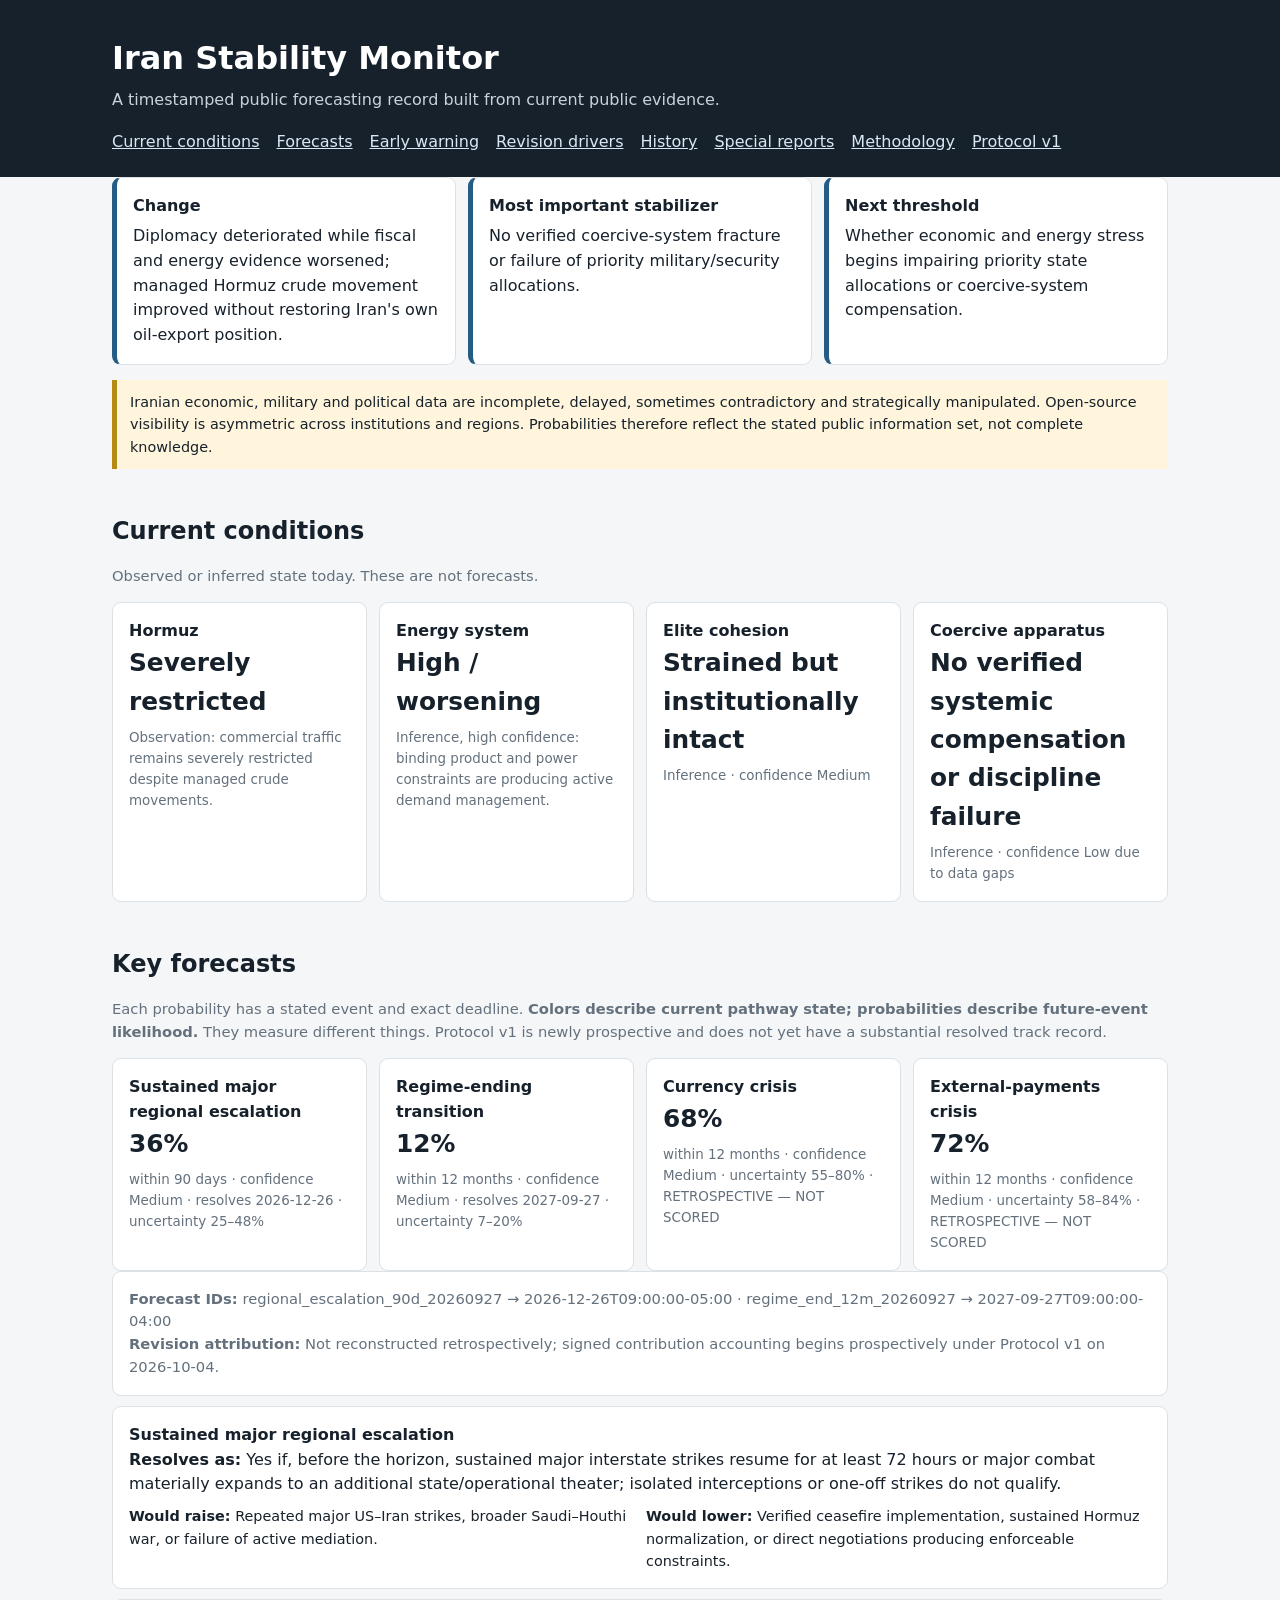
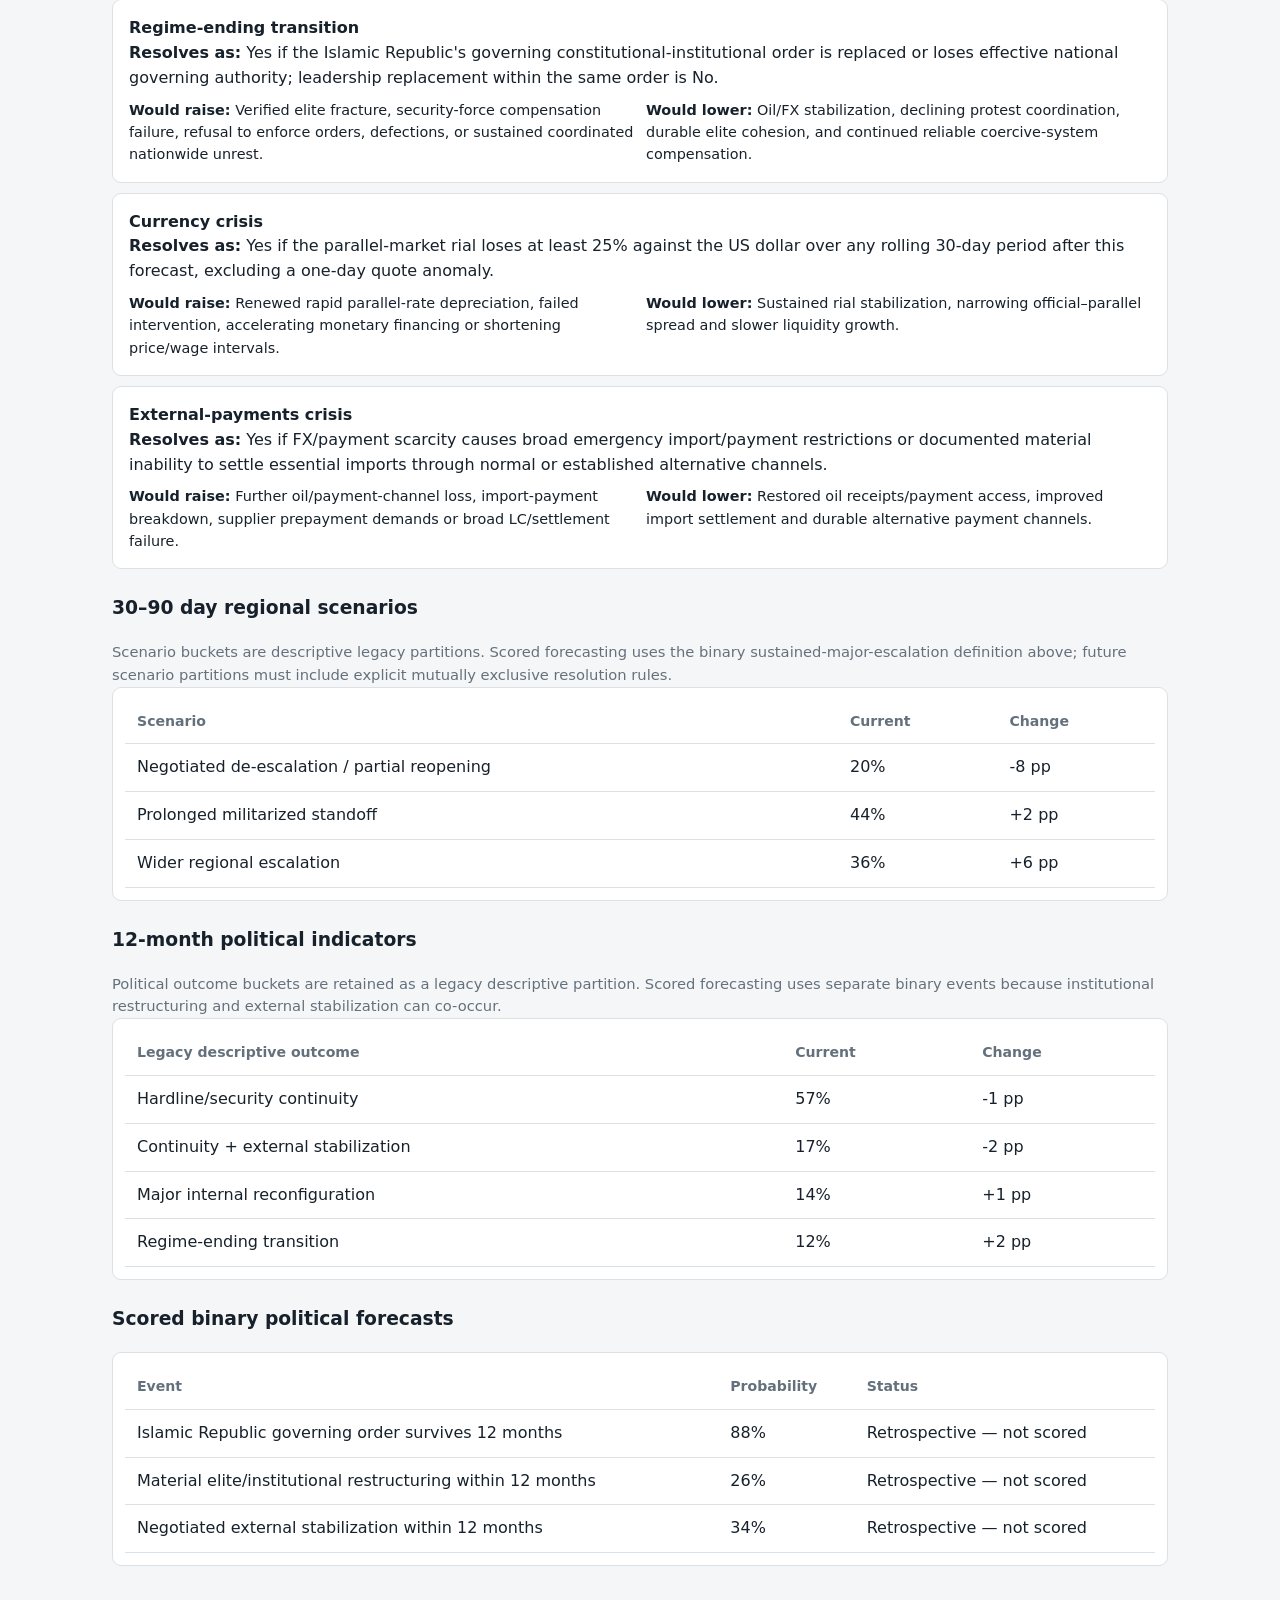
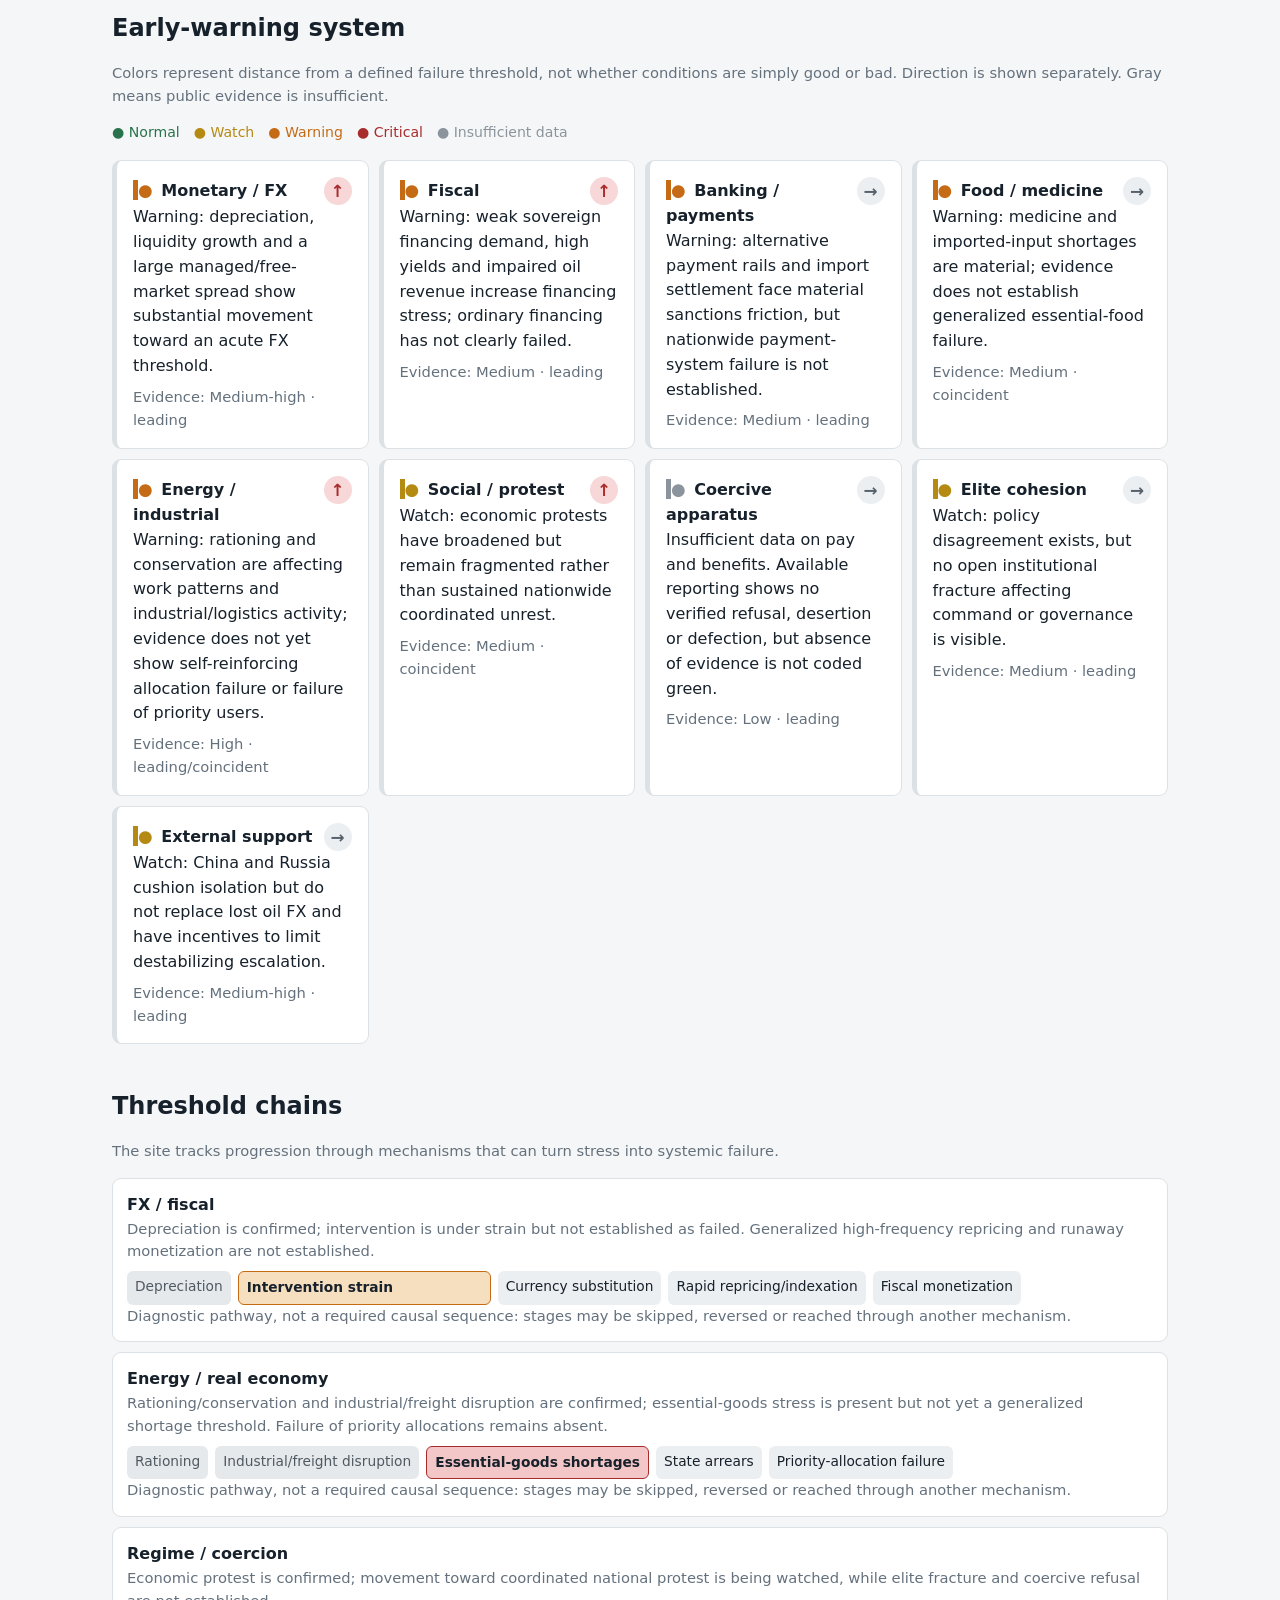
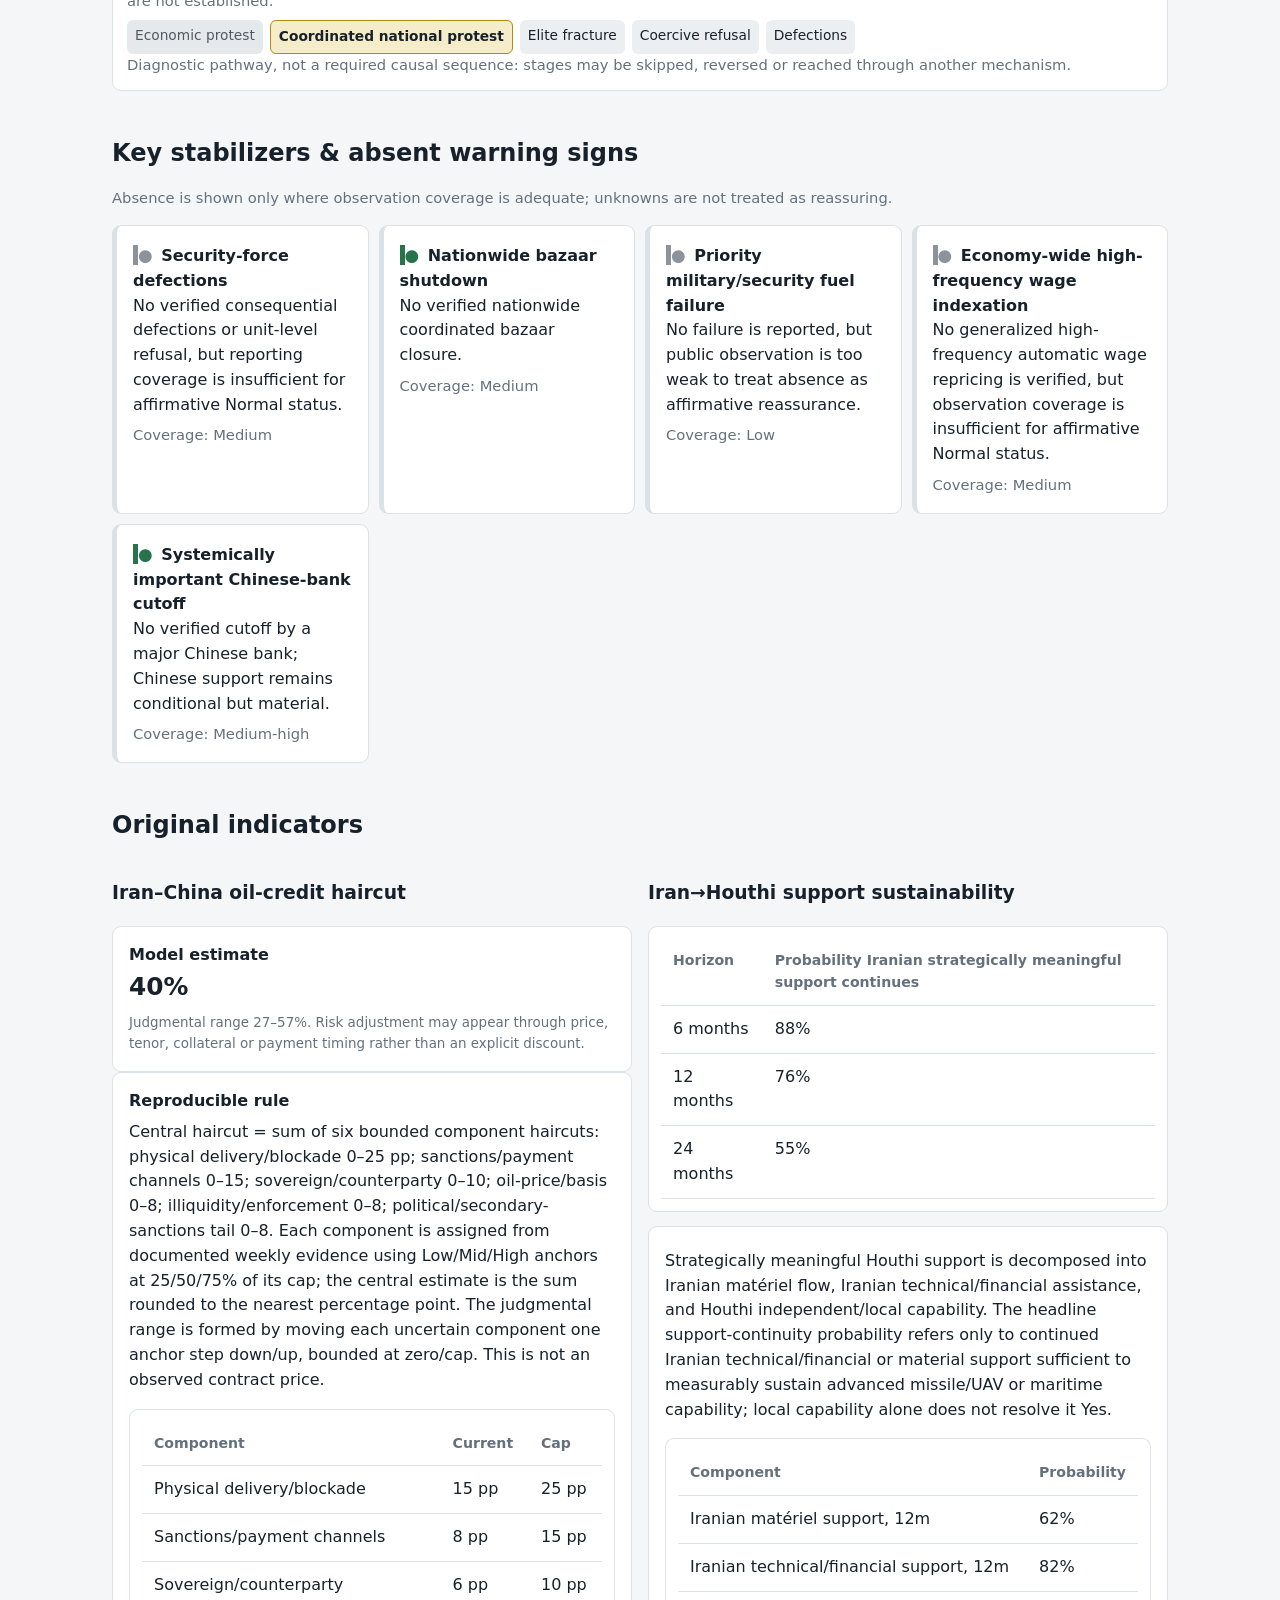
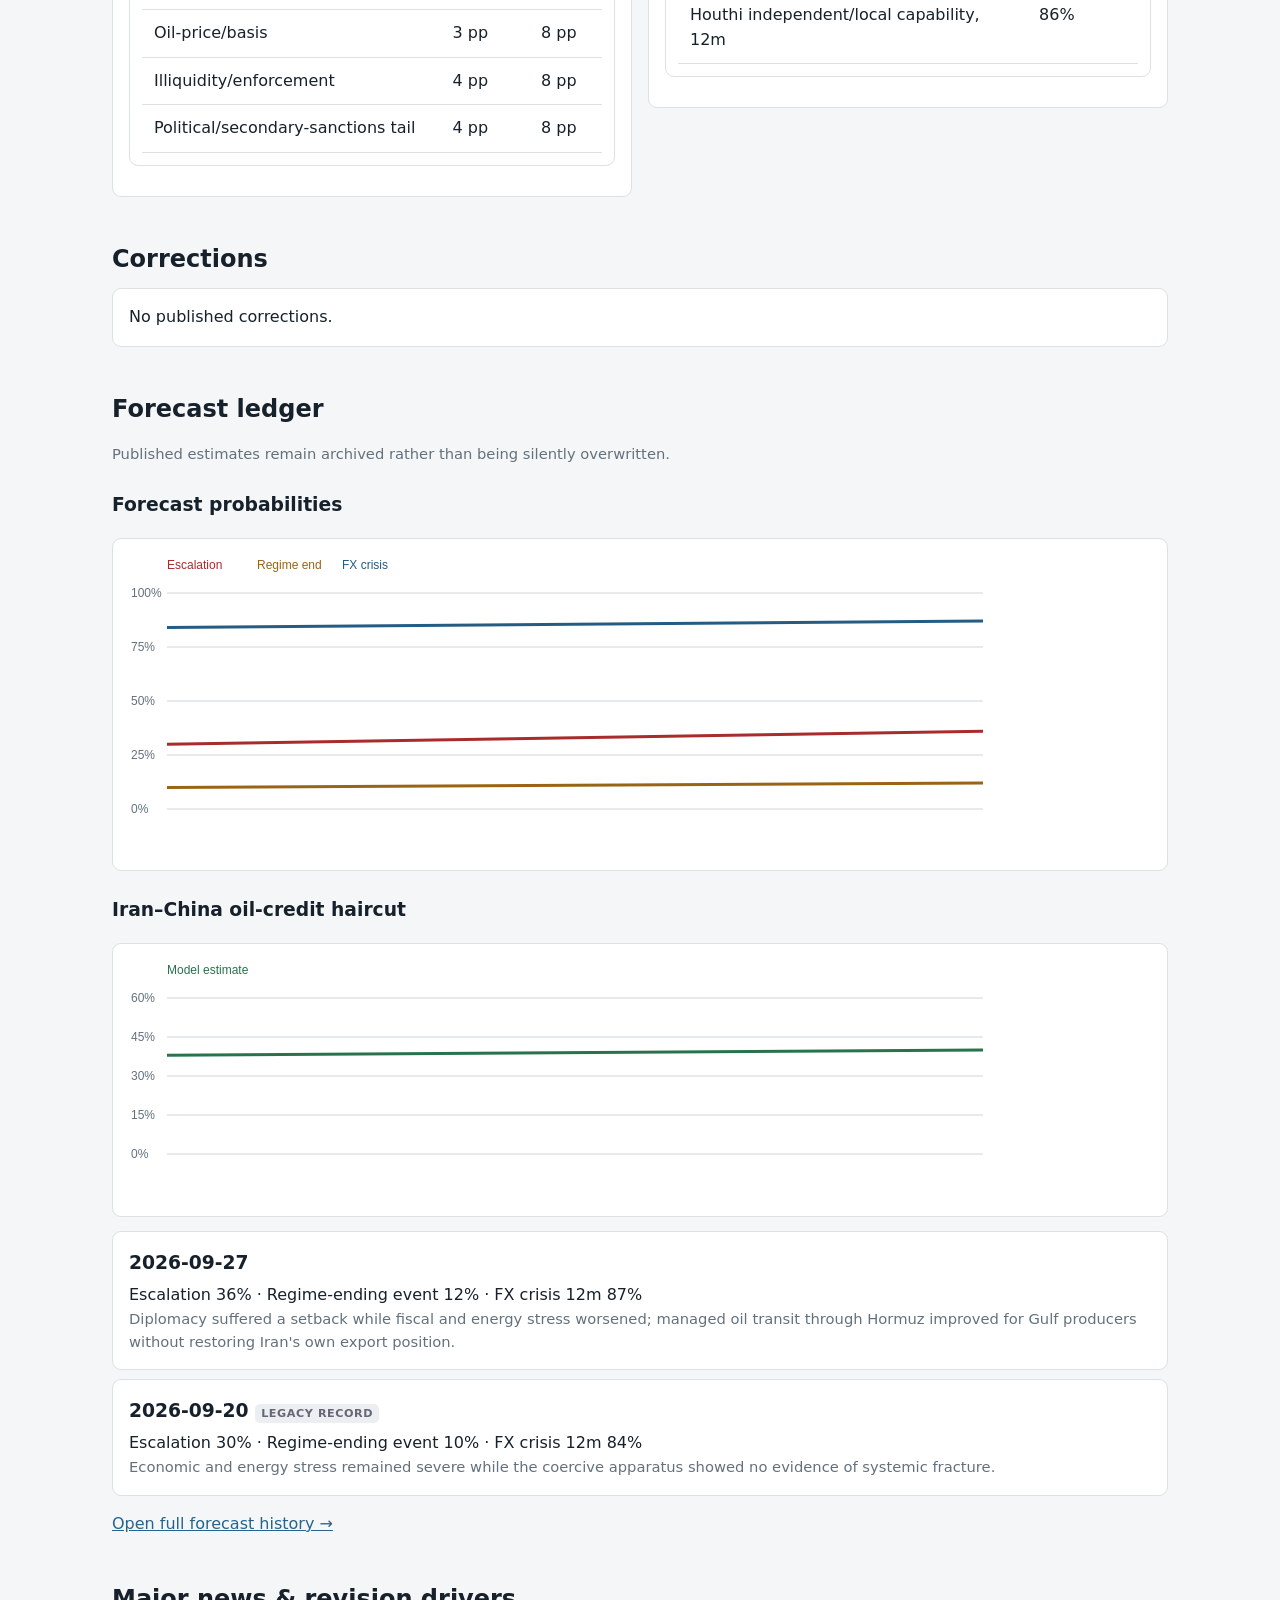
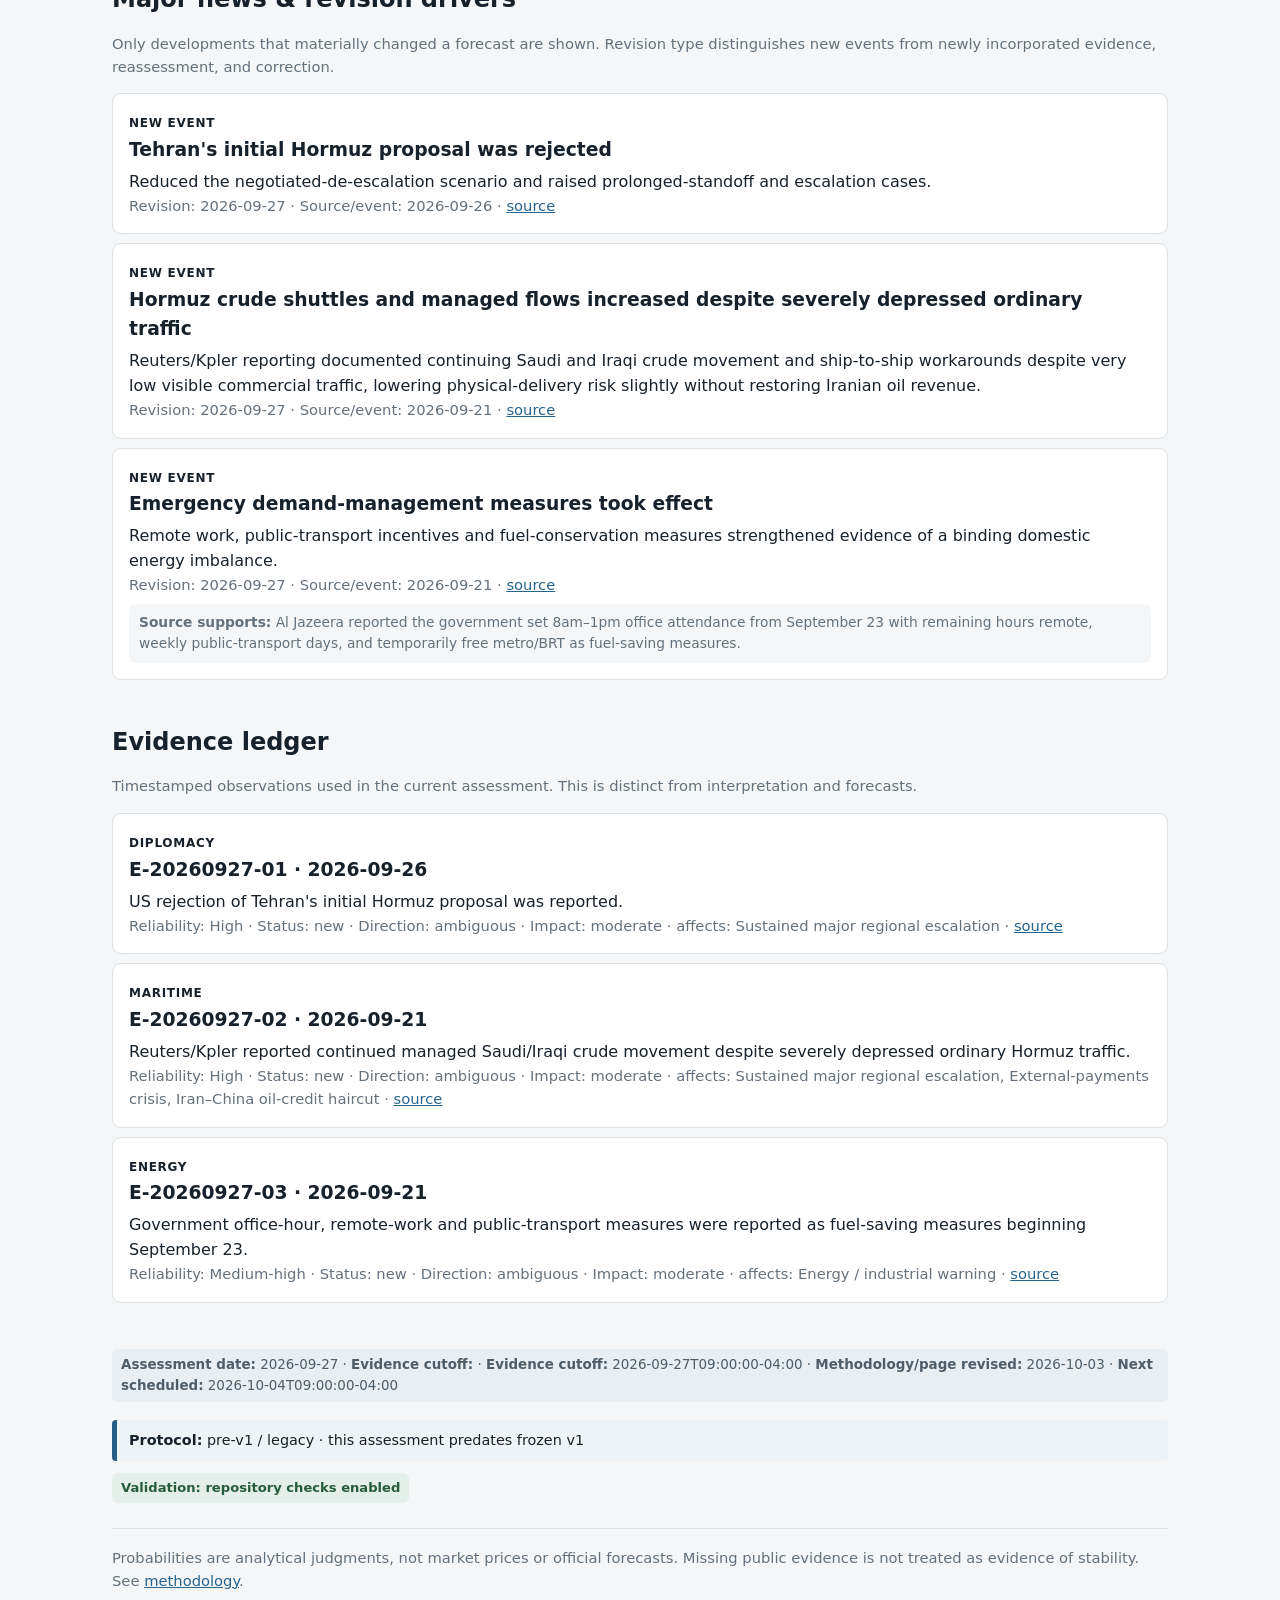
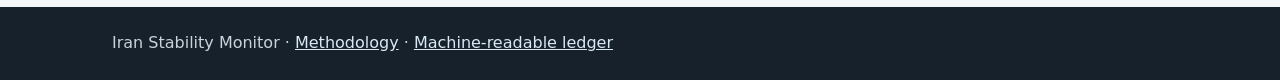
==== index.html @ 1c3101e1 "Add revision date text at top" ====
<!doctype html><html lang="en"><head><meta charset="utf-8"><meta name="viewport" content="width=device-width,initial-scale=1"><title>Iran Stability Monitor</title><link rel="stylesheet" href="assets/style.css"></head><body><header><div class="wrap"><h1>Iran Stability Monitor</h1><p>A timestamped public forecasting record built from current public evidence.</p><nav><a href="#conditions">Current conditions</a><a href="#forecasts">Forecasts</a><a href="#warning">Early warning</a><a href="#drivers">Revision drivers</a><a href="#history">History</a><a href="special-reports.html">Special reports</a><a href="about.html">Methodology</a><a href="protocol-v1.html">Protocol v1</a></nav></div></header><main class="wrap"><section id="dashboard"><div id="revisionDate" class="revision-date"></div><div id="changed" class="changebox change-top"></div><div id="limitations" class="limitations"></div></section><section id="conditions"><h2>Current conditions</h2><p class="muted">Observed or inferred state today. These are not forecasts.</p><div id="conditionCards" class="cards"></div></section><section id="forecasts"><h2>Key forecasts</h2><p class="muted">Each probability has a stated event and exact deadline. <strong>Colors describe current pathway state; probabilities describe future-event likelihood.</strong> They measure different things. Protocol v1 is newly prospective and does not yet have a substantial resolved track record.</p><div id="forecastCards" class="cards"></div><div id="forecastAudit"></div><div id="forecastTriggers"></div><h3>30–90 day regional scenarios</h3><div id="regionalNote" class="small"></div><div id="regional"></div><h3>12-month political indicators</h3><div id="politicalNote" class="small"></div><div id="political"></div><div id="binaryPolitical"></div></section><section id="warning"><h2>Early-warning system</h2><p class="muted">Colors represent distance from a defined failure threshold, not whether conditions are simply good or bad. Direction is shown separately. Gray means public evidence is insufficient.</p><div class="legend"><span class="green-dot">● Normal</span><span class="yellow-dot">● Watch</span><span class="orange-dot">● Warning</span><span class="red-dot">● Critical</span><span class="gray-dot">● Insufficient data</span></div><div id="warningGrid" class="warning"></div></section><section><h2>Threshold chains</h2><p class="muted">The site tracks progression through mechanisms that can turn stress into systemic failure.</p><div id="chains"></div></section><section><h2>Key stabilizers & absent warning signs</h2><p class="muted">Absence is shown only where observation coverage is adequate; unknowns are not treated as reassuring.</p><div id="absence" class="warning"></div></section><section><h2>Original indicators</h2><div class="twocol"><div><h3>Iran–China oil-credit haircut</h3><div id="haircut"></div><div id="haircutMethod"></div></div><div><h3>Iran→Houthi support sustainability</h3><div id="houthi"></div><div id="houthiDetail"></div></div></div></section><section id="corrections"><h2>Corrections</h2><div id="correctionLedger"></div></section><section id="history"><h2>Forecast ledger</h2><p class="muted">Published estimates remain archived rather than being silently overwritten.</p><h3>Forecast probabilities</h3><div class="chartbox"><canvas id="chart" width="900" height="300"></canvas></div><h3>Iran–China oil-credit haircut</h3><div class="chartbox"><canvas id="haircutChart" width="900" height="240"></canvas></div><div id="archive"></div><p><a href="history.html">Open full forecast history →</a></p></section><section id="drivers"><h2>Major news & revision drivers</h2><p class="muted">Only developments that materially changed a forecast are shown. Revision type distinguishes new events from newly incorporated evidence, reassessment, and correction.</p><div id="news"></div></section><section id="evidence"><h2>Evidence ledger</h2><p class="muted">Timestamped observations used in the current assessment. This is distinct from interpretation and forecasts.</p><div id="evidenceLedger"></div></section><div class="bottom-status"><div id="freshness" class="freshness"></div><div id="protocolStatus" class="protocol-status"></div><div id="validationStatus" class="validation-status">Validation: repository checks enabled</div></div><p class="note">Probabilities are analytical judgments, not market prices or official forecasts. Missing public evidence is not treated as evidence of stability. See <a href="about.html">methodology</a>.</p></main><footer><div class="wrap">Iran Stability Monitor · <a href="about.html">Methodology</a> · <a href="data/history.json">Machine-readable ledger</a></div></footer><script src="assets/app.js"></script></body></html>
---- assets/style.css ----
:root{--bg:#f5f6f7;--paper:#fff;--ink:#17212b;--muted:#64717d;--line:#dce1e5;--red:#a92c2c;--orange:#c56b16;--yellow:#b58a13;--green:#28734b;--gray:#8b949c;--blue:#245c83}*{box-sizing:border-box}body{margin:0;background:var(--bg);color:var(--ink);font:16px/1.55 system-ui,-apple-system,Segoe UI,sans-serif}.wrap{max-width:1100px;margin:auto;padding:0 22px}header{background:#17212b;color:#fff;padding:34px 0 22px}header h1{margin:0 0 4px;font-size:2rem}header p{margin:0;color:#cbd3da}nav{display:flex;gap:17px;flex-wrap:wrap;margin-top:18px}a{color:#25648e}header a,footer a{color:#d8e9f5}main{padding-top:30px;padding-bottom:50px}section{margin:0 0 44px}h2{margin-bottom:10px}h3{margin-top:24px}.lead{font-size:1.12rem;max-width:900px}.eyebrow{font-size:.78rem;font-weight:800;letter-spacing:.12em;color:var(--blue)}.cards{display:grid;grid-template-columns:repeat(auto-fit,minmax(205px,1fr));gap:12px}.card,.warning .item,.news,.archive,.empty,.changebox,.panel{background:var(--paper);border:1px solid var(--line);border-radius:9px;padding:16px}.card .value{font-size:1.55rem;font-weight:750}.card .label{font-weight:700}.card .meta{margin-top:7px;color:var(--muted);font-size:.84rem}.small,.muted,.note{color:var(--muted);font-size:.92rem}.critical,.red{border-left:5px solid var(--red)}.warning-level,.orange{border-left:5px solid var(--orange)}.watch,.yellow,.amber{border-left:5px solid var(--yellow)}.normal,.green{border-left:5px solid var(--green)}.unknown,.gray{border-left:5px solid var(--gray)}table{width:100%;border-collapse:collapse;background:var(--paper)}th,td{padding:11px 12px;border-bottom:1px solid var(--line);text-align:left;vertical-align:top}th{font-size:.88rem;color:var(--muted)}.warning{display:grid;grid-template-columns:repeat(auto-fit,minmax(235px,1fr));gap:10px}.warning .item{border-left-width:5px}.warning .head{display:flex;justify-content:space-between;gap:10px;font-weight:750}.dir{font-size:1.05rem}.legend{display:flex;gap:14px;flex-wrap:wrap;margin:10px 0 16px;font-size:.88rem}.green-dot{color:var(--green)}.yellow-dot{color:var(--yellow)}.orange-dot{color:var(--orange)}.red-dot{color:var(--red)}.gray-dot{color:var(--gray)}.news,.archive{margin:9px 0}.news h3,.archive h3{margin:0 0 6px}.tag{font-size:.75rem;font-weight:750;text-transform:uppercase;letter-spacing:.06em}.chartbox{background:white;border:1px solid var(--line);border-radius:9px;padding:12px;overflow:auto;margin-bottom:14px}.prose{max-width:860px}.prose h2{margin-top:32px}.twocol{display:grid;grid-template-columns:1fr 1fr;gap:16px}.changebox{border-left:5px solid var(--blue);margin:15px 0}.chain{background:var(--paper);border:1px solid var(--line);border-radius:9px;padding:14px;margin:10px 0}.steps{display:flex;gap:7px;flex-wrap:wrap;margin-top:8px}.step{padding:5px 8px;border-radius:6px;background:#eceff2;font-size:.86rem}.step.active{background:#f6dfbf}.step.criticalstep{background:#f3c7c7}.step.unknownstep{background:#e7e8e9;color:#667}.range{font-size:.88rem;color:var(--muted)}footer{background:#17212b;color:#cbd3da;padding:24px 0}.note{border-top:1px solid var(--line);padding-top:18px}@media(max-width:700px){header h1{font-size:1.55rem}table{font-size:.86rem}.wrap{padding:0 14px}.twocol{grid-template-columns:1fr}}.signal{font-size:1.05rem;margin-right:3px}.signal.critical{color:var(--red)}.signal.warning-level{color:var(--orange)}.signal.watch{color:var(--yellow)}.signal.normal{color:var(--green)}.signal.unknown{color:var(--gray)}.dir{display:inline-flex;align-items:center;justify-content:center;min-width:28px;height:28px;border-radius:50%;font-weight:900}.dir.up{background:#f7d7d7;color:var(--red)}.dir.flat{background:#eceff2;color:#56616b}.dir.down{background:#dcefe4;color:var(--green)}.dir.unknown{background:#eceff2;color:var(--gray)}.warning .item{position:relative}.warning .item .small{margin-top:7px}.step.done{background:#e6e9ec;color:#4f5962}.step.current.warning{background:#f6dfbf;border:1px solid var(--orange)}.step.current.critical{background:#f3c7c7;border:1px solid var(--red)}.step.current.watch{background:#f5edc9;border:1px solid var(--yellow)}.step.current.normal{background:#dcefe4;border:1px solid var(--green)}.step.current.unknown{background:#e7e8e9;border:1px solid var(--gray)}.forecast-detail{margin:10px 0}.triggergrid{display:grid;grid-template-columns:1fr 1fr;gap:12px;margin-top:8px;font-size:.9rem}.legacy{font-size:.7rem;text-transform:uppercase;letter-spacing:.05em;background:#eceff2;color:#667;padding:3px 6px;border-radius:5px;font-weight:600}@media(max-width:700px){.triggergrid{grid-template-columns:1fr}}.source-note{margin-top:7px;padding:8px 10px;background:#f4f6f7;border-radius:6px;color:var(--muted);font-size:.86rem}.step.current{font-weight:700}.freshness{display:inline-block;background:#e9eef2;border-radius:6px;padding:6px 9px;color:#4f5d68;font-size:.84rem;margin:2px 0 10px}.limitations{background:#fff5dc;border-left:5px solid var(--yellow);padding:11px 13px;margin:12px 0;font-size:.9rem}.panel p{margin-top:6px}.chartbox canvas{max-width:none}.protocol-status{background:#edf3f7;border-left:5px solid var(--blue);padding:9px 12px;margin:8px 0 12px;border-radius:4px;font-size:.9rem}.validation-status{display:inline-block;background:#e3efe8;color:#245c3d;border-radius:6px;padding:5px 9px;margin:0 0 10px;font-size:.82rem;font-weight:650}.failure{background:#fff;border:1px solid var(--line);border-left:5px solid var(--red);padding:20px;border-radius:8px}.change-top{margin-top:0}.change-top h2{margin:0 0 12px}.change-point{padding:10px 0;border-top:1px solid var(--line)}.change-point:first-of-type{border-top:0}.change-point p{margin:3px 0 0}.change-top{background:transparent;border:0;padding:0;display:grid;grid-template-columns:repeat(3,minmax(0,1fr));gap:12px}.change-point.change-card{background:var(--paper);border:1px solid var(--line);border-left:5px solid var(--blue);border-radius:9px;padding:16px}.change-point.change-card p{margin:5px 0 0}.change-point.change-card:first-of-type{border-top:1px solid var(--line)}@media(max-width:700px){.change-top{grid-template-columns:1fr}}
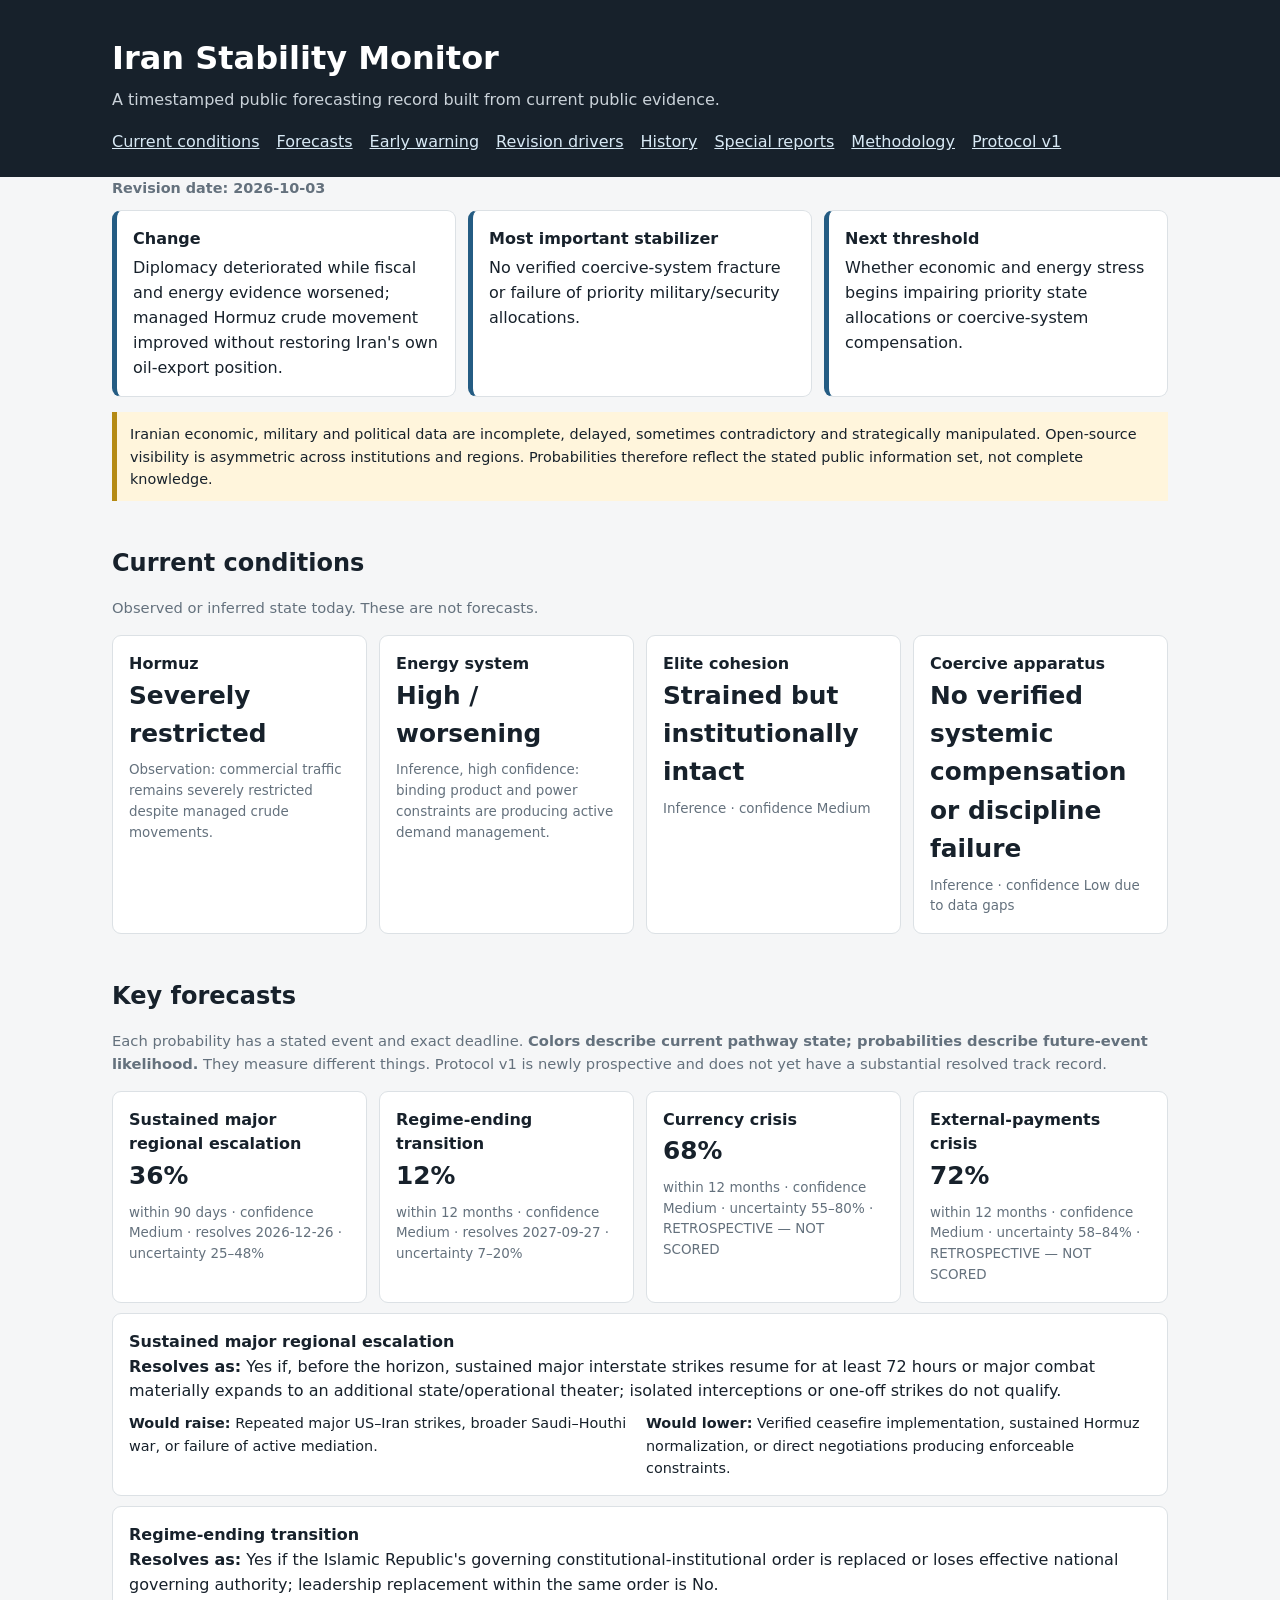
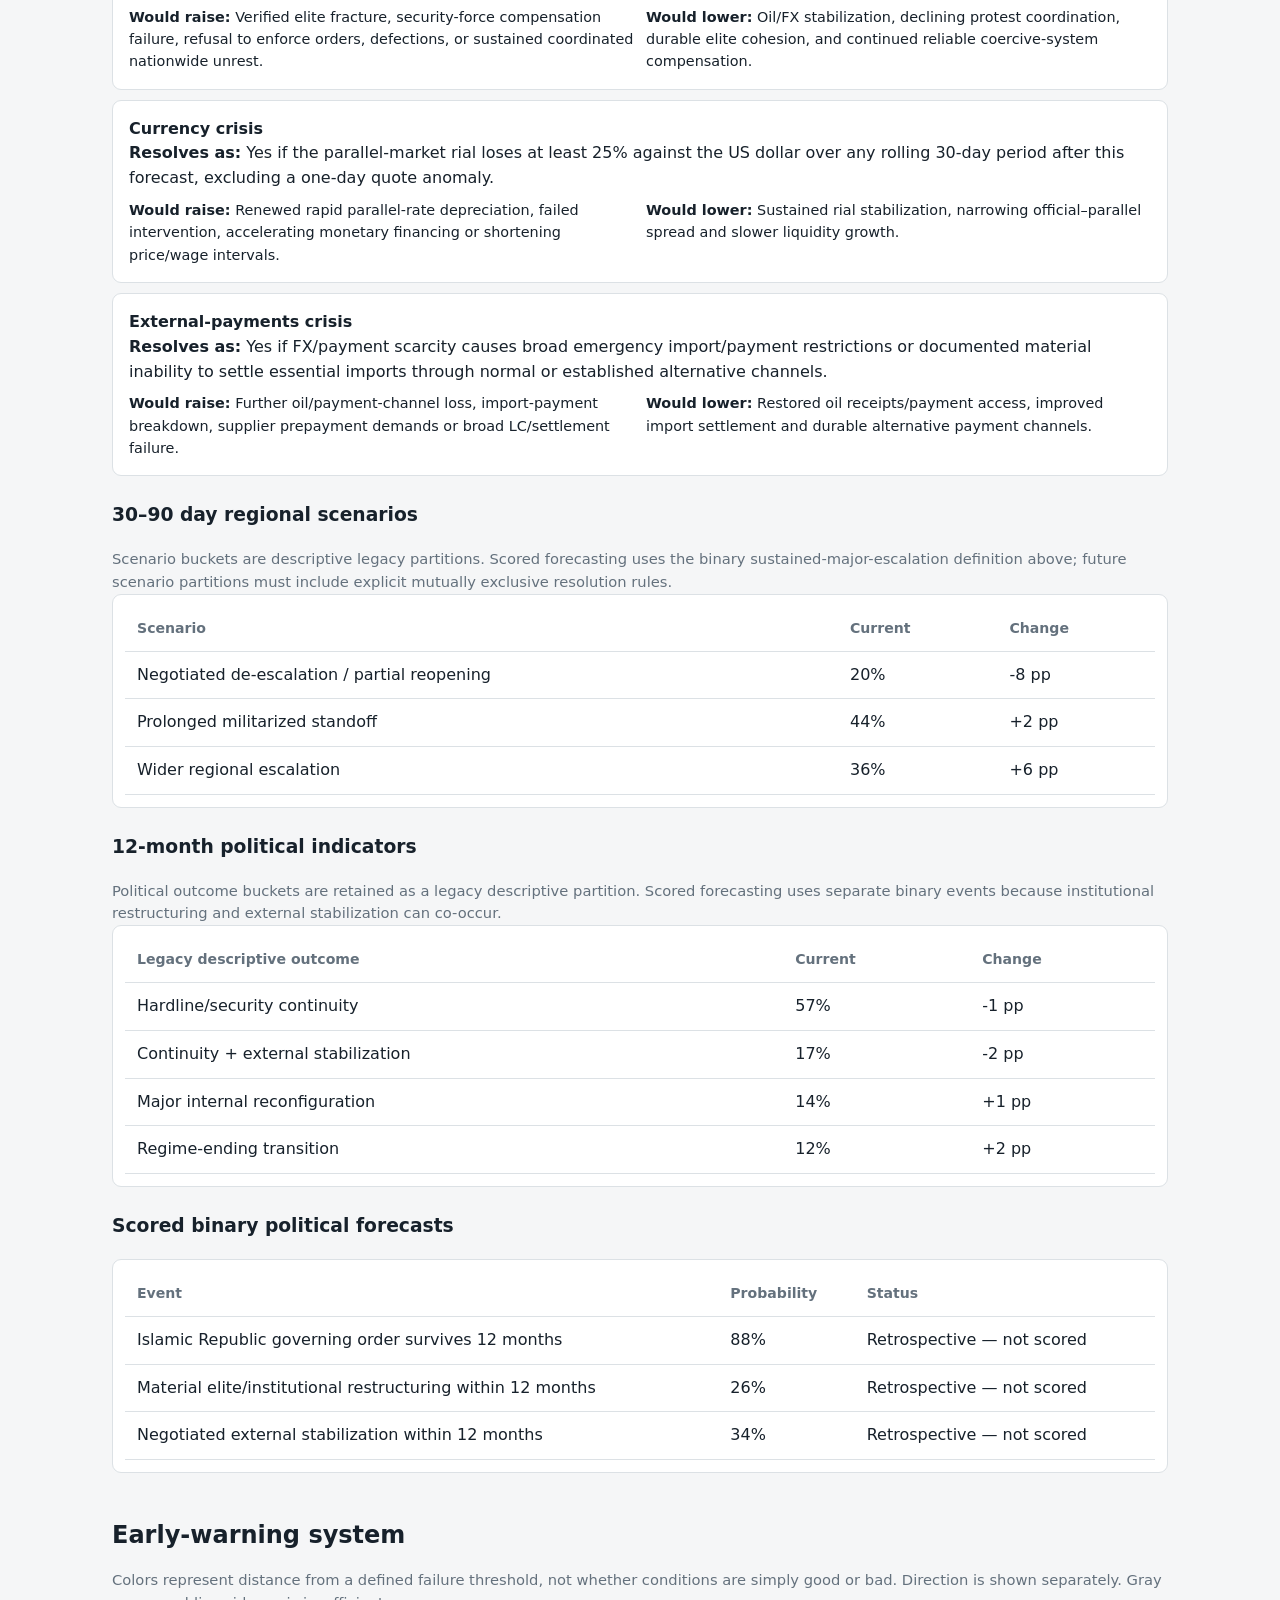
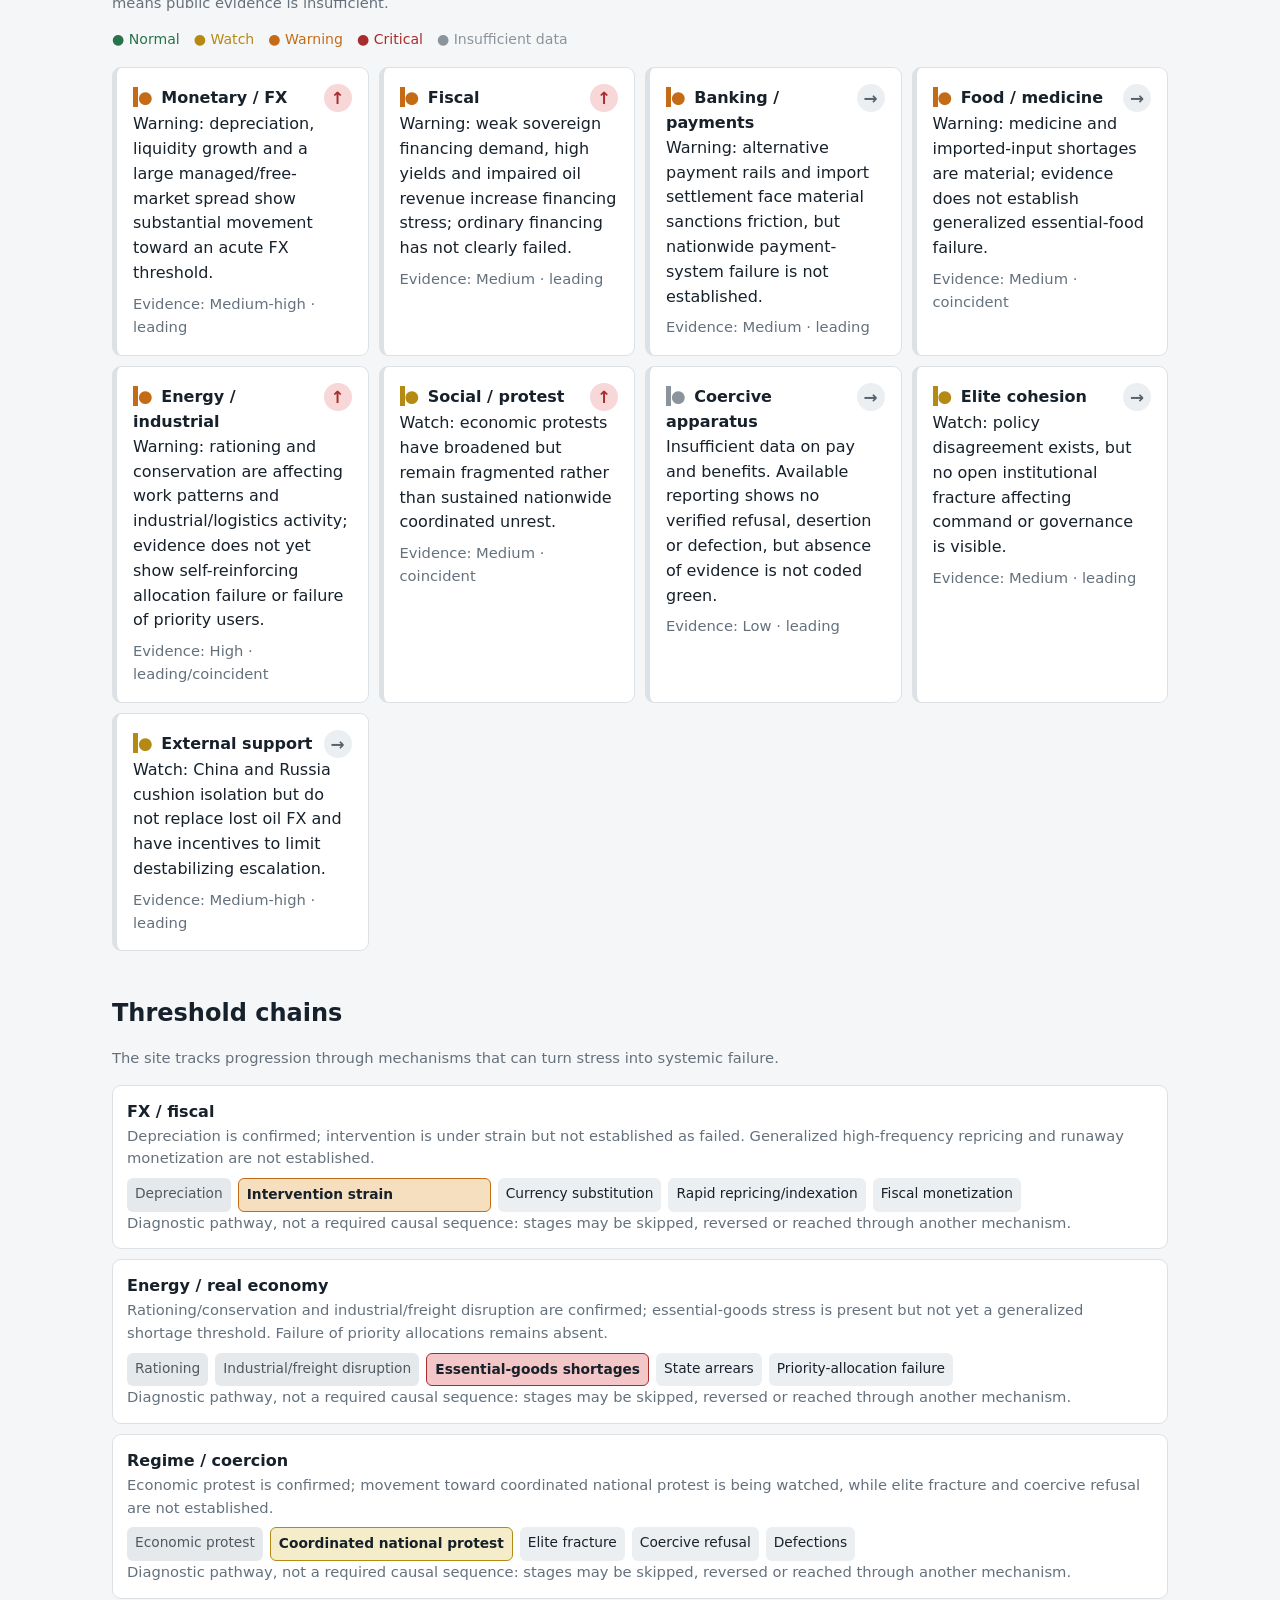
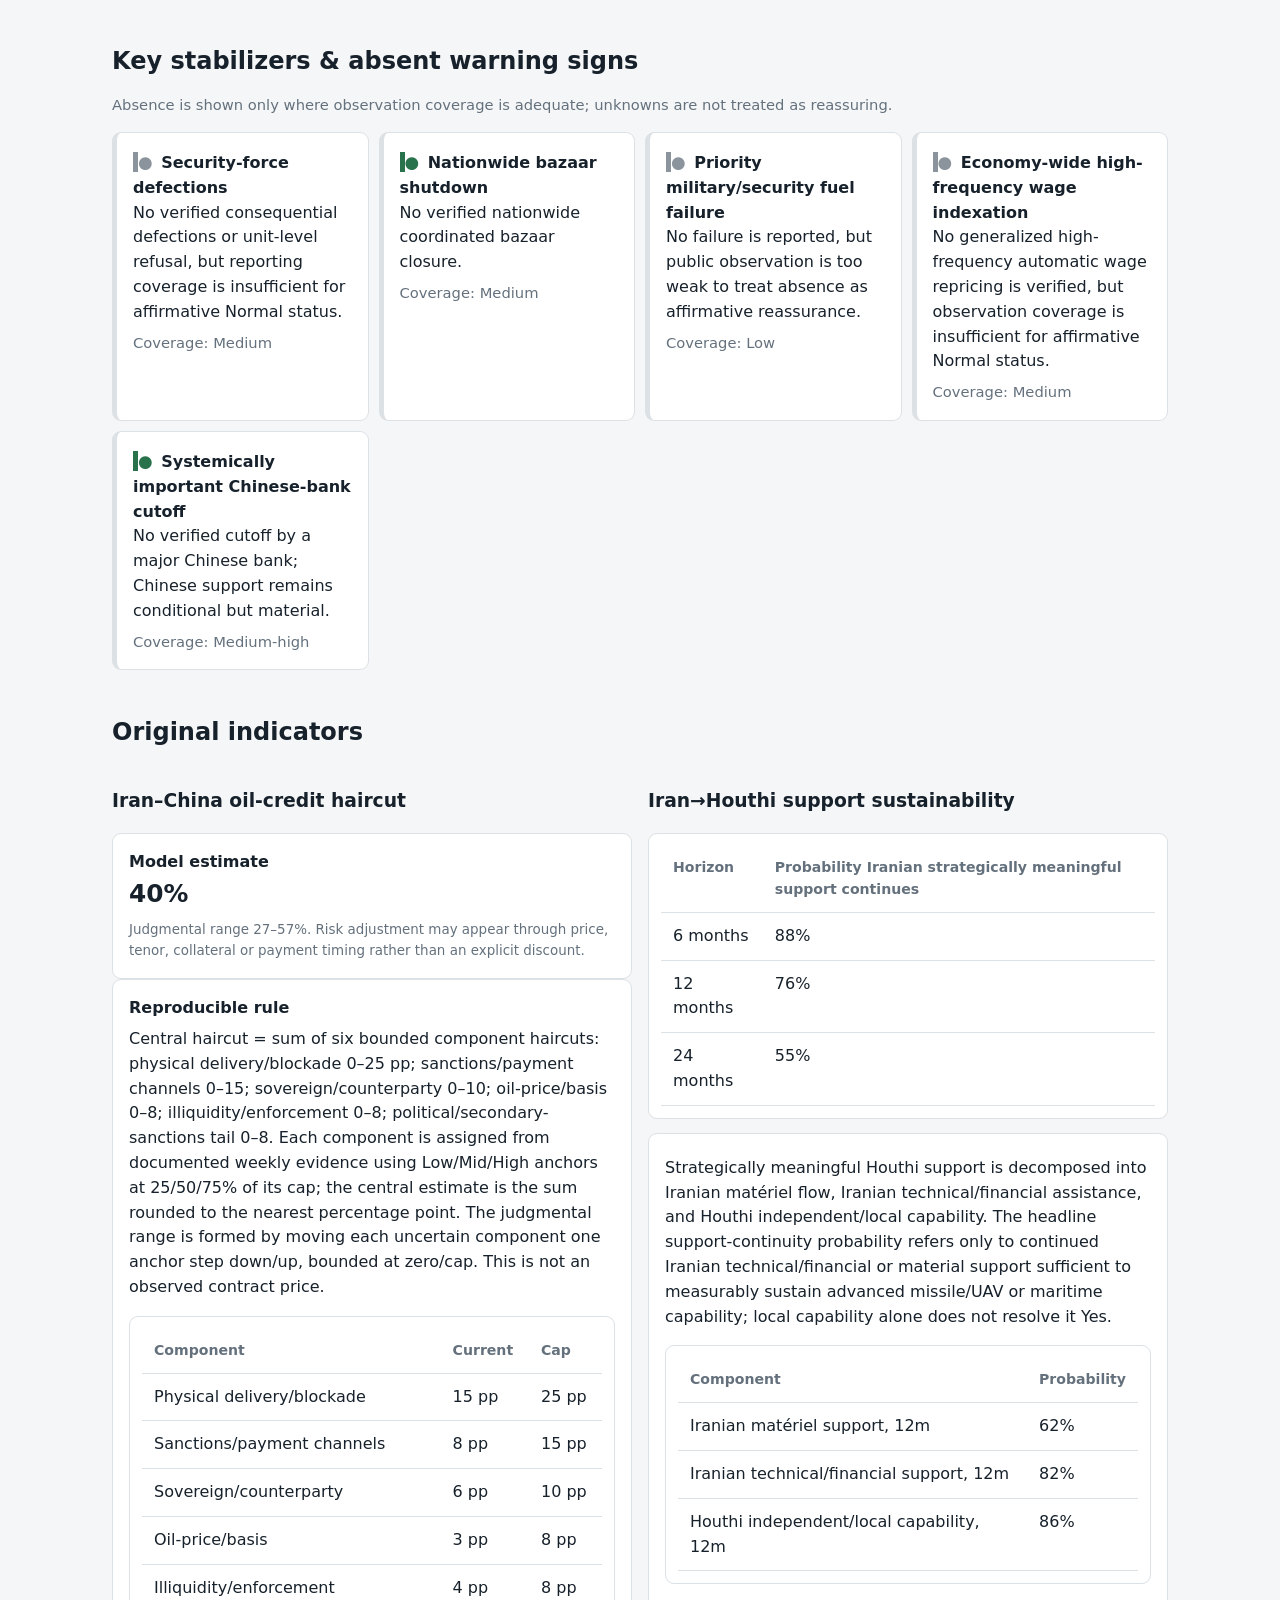
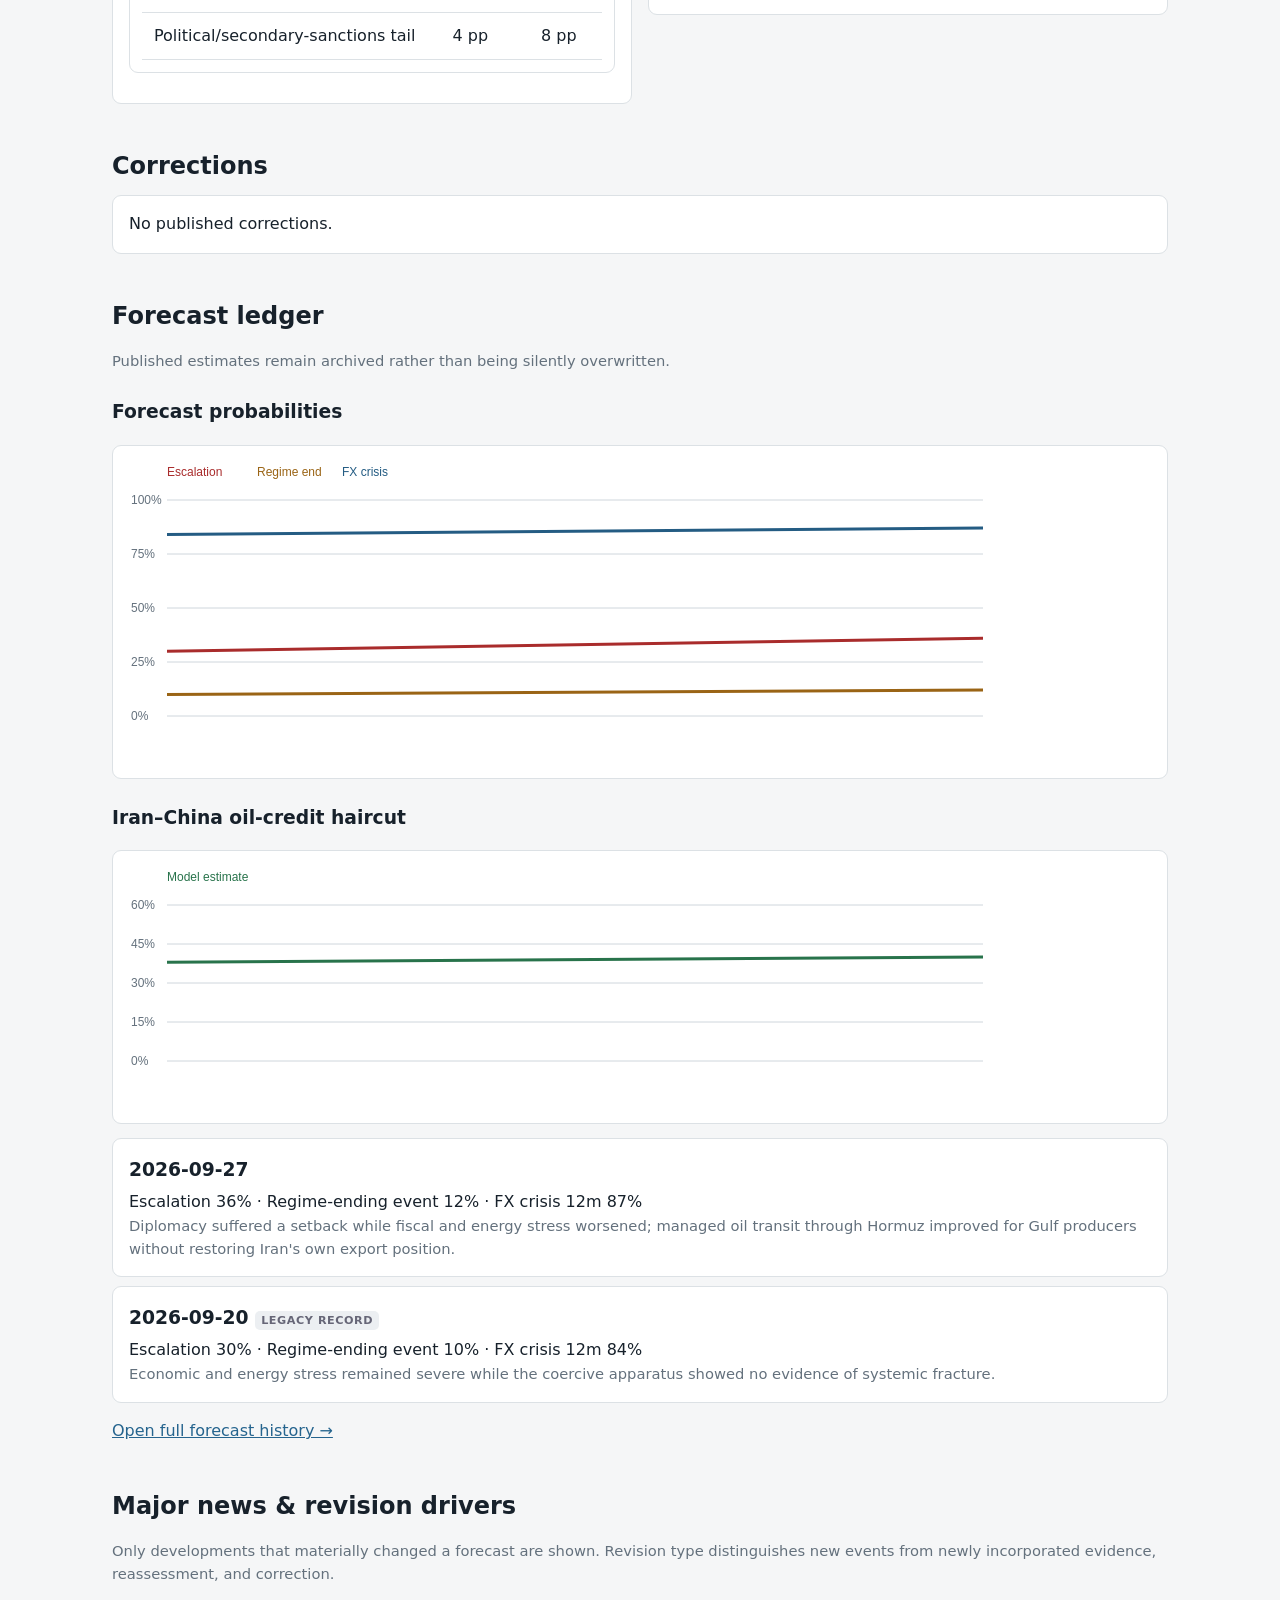
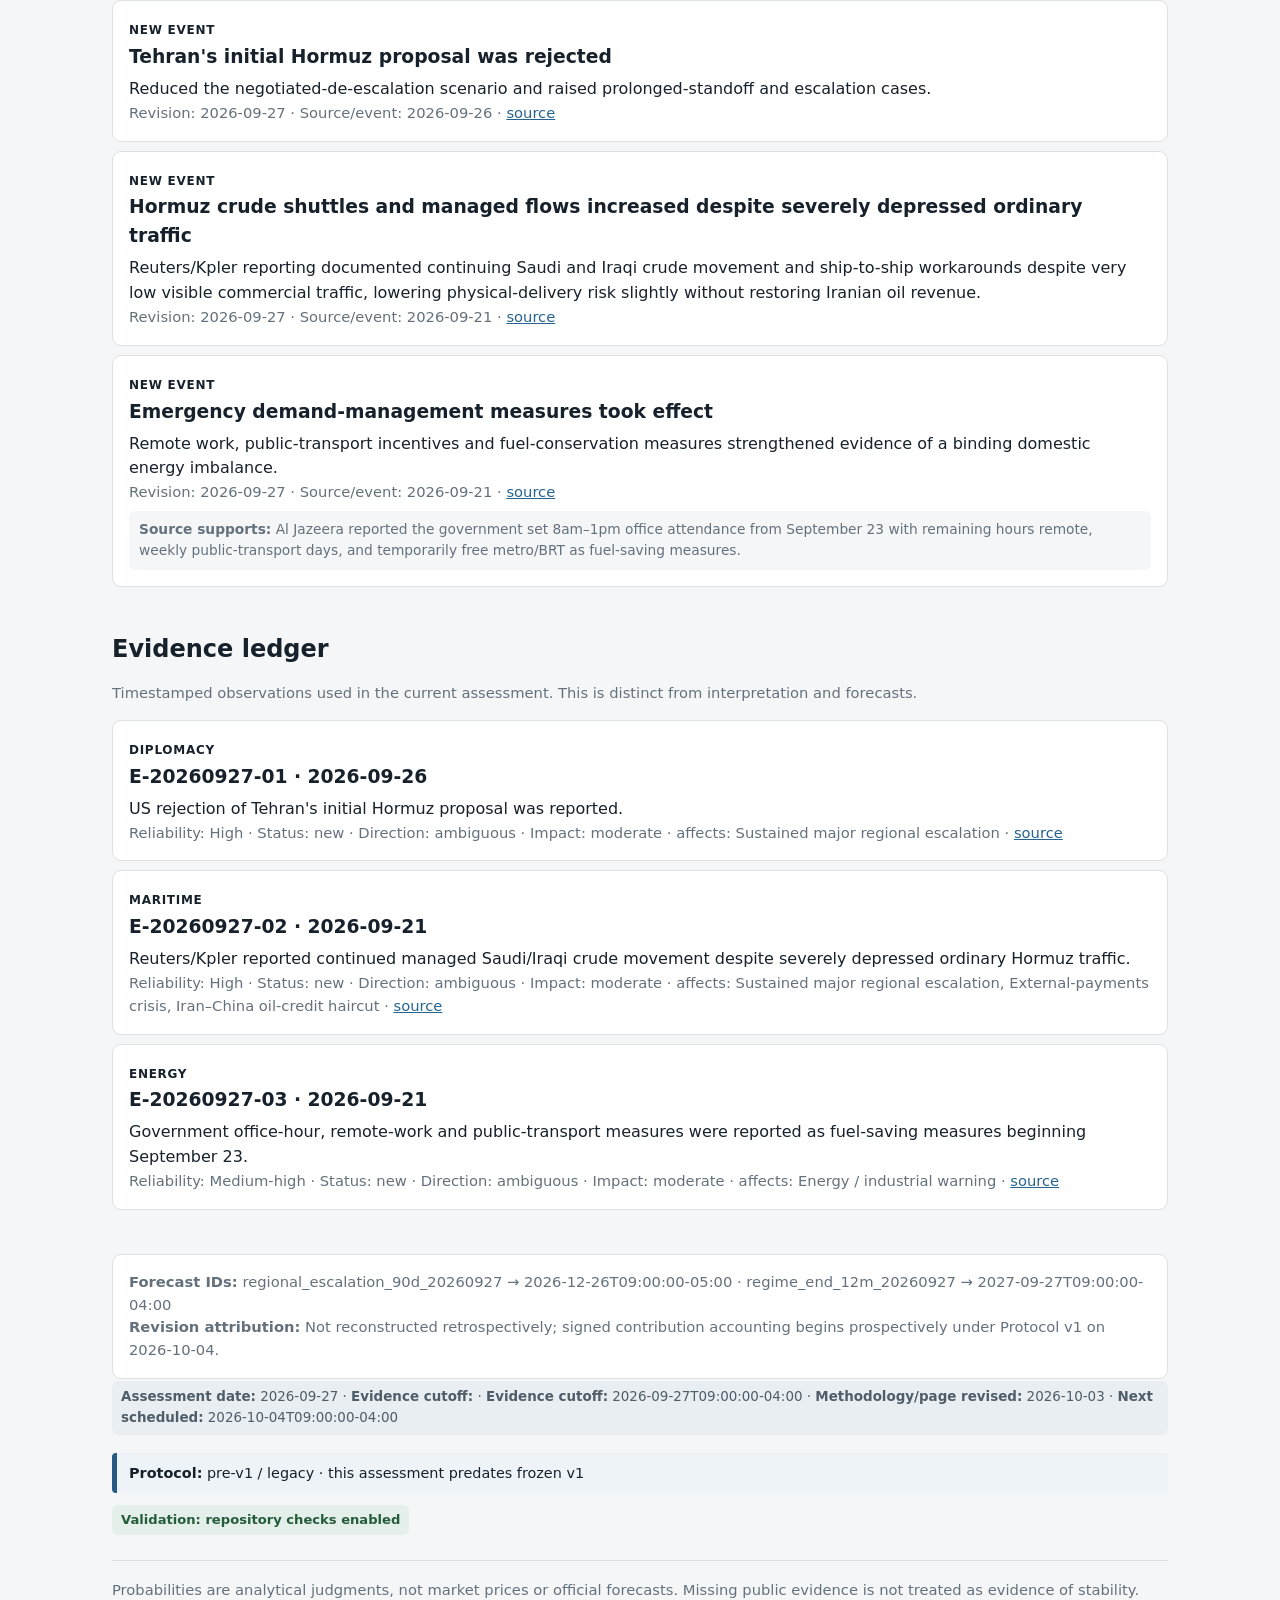
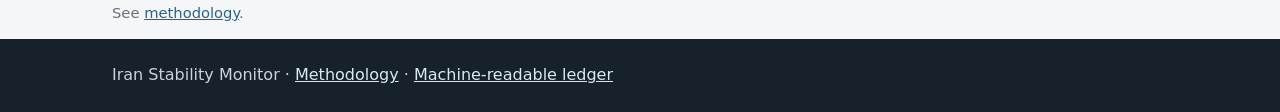
==== commit 04e71052: "Move forecast IDs box to bottom" ====
--- a/index.html
+++ b/index.html
@@ -1 +1 @@
-<!doctype html><html lang="en"><head><meta charset="utf-8"><meta name="viewport" content="width=device-width,initial-scale=1"><title>Iran Stability Monitor</title><link rel="stylesheet" href="assets/style.css"></head><body><header><div class="wrap"><h1>Iran Stability Monitor</h1><p>A timestamped public forecasting record built from current public evidence.</p><nav><a href="#conditions">Current conditions</a><a href="#forecasts">Forecasts</a><a href="#warning">Early warning</a><a href="#drivers">Revision drivers</a><a href="#history">History</a><a href="special-reports.html">Special reports</a><a href="about.html">Methodology</a><a href="protocol-v1.html">Protocol v1</a></nav></div></header><main class="wrap"><section id="dashboard"><div id="revisionDate" class="revision-date"></div><div id="changed" class="changebox change-top"></div><div id="limitations" class="limitations"></div></section><section id="conditions"><h2>Current conditions</h2><p class="muted">Observed or inferred state today. These are not forecasts.</p><div id="conditionCards" class="cards"></div></section><section id="forecasts"><h2>Key forecasts</h2><p class="muted">Each probability has a stated event and exact deadline. <strong>Colors describe current pathway state; probabilities describe future-event likelihood.</strong> They measure different things. Protocol v1 is newly prospective and does not yet have a substantial resolved track record.</p><div id="forecastCards" class="cards"></div><div id="forecastAudit"></div><div id="forecastTriggers"></div><h3>30–90 day regional scenarios</h3><div id="regionalNote" class="small"></div><div id="regional"></div><h3>12-month political indicators</h3><div id="politicalNote" class="small"></div><div id="political"></div><div id="binaryPolitical"></div></section><section id="warning"><h2>Early-warning system</h2><p class="muted">Colors represent distance from a defined failure threshold, not whether conditions are simply good or bad. Direction is shown separately. Gray means public evidence is insufficient.</p><div class="legend"><span class="green-dot">● Normal</span><span class="yellow-dot">● Watch</span><span class="orange-dot">● Warning</span><span class="red-dot">● Critical</span><span class="gray-dot">● Insufficient data</span></div><div id="warningGrid" class="warning"></div></section><section><h2>Threshold chains</h2><p class="muted">The site tracks progression through mechanisms that can turn stress into systemic failure.</p><div id="chains"></div></section><section><h2>Key stabilizers & absent warning signs</h2><p class="muted">Absence is shown only where observation coverage is adequate; unknowns are not treated as reassuring.</p><div id="absence" class="warning"></div></section><section><h2>Original indicators</h2><div class="twocol"><div><h3>Iran–China oil-credit haircut</h3><div id="haircut"></div><div id="haircutMethod"></div></div><div><h3>Iran→Houthi support sustainability</h3><div id="houthi"></div><div id="houthiDetail"></div></div></div></section><section id="corrections"><h2>Corrections</h2><div id="correctionLedger"></div></section><section id="history"><h2>Forecast ledger</h2><p class="muted">Published estimates remain archived rather than being silently overwritten.</p><h3>Forecast probabilities</h3><div class="chartbox"><canvas id="chart" width="900" height="300"></canvas></div><h3>Iran–China oil-credit haircut</h3><div class="chartbox"><canvas id="haircutChart" width="900" height="240"></canvas></div><div id="archive"></div><p><a href="history.html">Open full forecast history →</a></p></section><section id="drivers"><h2>Major news & revision drivers</h2><p class="muted">Only developments that materially changed a forecast are shown. Revision type distinguishes new events from newly incorporated evidence, reassessment, and correction.</p><div id="news"></div></section><section id="evidence"><h2>Evidence ledger</h2><p class="muted">Timestamped observations used in the current assessment. This is distinct from interpretation and forecasts.</p><div id="evidenceLedger"></div></section><div class="bottom-status"><div id="freshness" class="freshness"></div><div id="protocolStatus" class="protocol-status"></div><div id="validationStatus" class="validation-status">Validation: repository checks enabled</div></div><p class="note">Probabilities are analytical judgments, not market prices or official forecasts. Missing public evidence is not treated as evidence of stability. See <a href="about.html">methodology</a>.</p></main><footer><div class="wrap">Iran Stability Monitor · <a href="about.html">Methodology</a> · <a href="data/history.json">Machine-readable ledger</a></div></footer><script src="assets/app.js"></script></body></html>+<!doctype html><html lang="en"><head><meta charset="utf-8"><meta name="viewport" content="width=device-width,initial-scale=1"><title>Iran Stability Monitor</title><link rel="stylesheet" href="assets/style.css"></head><body><header><div class="wrap"><h1>Iran Stability Monitor</h1><p>A timestamped public forecasting record built from current public evidence.</p><nav><a href="#conditions">Current conditions</a><a href="#forecasts">Forecasts</a><a href="#warning">Early warning</a><a href="#drivers">Revision drivers</a><a href="#history">History</a><a href="special-reports.html">Special reports</a><a href="about.html">Methodology</a><a href="protocol-v1.html">Protocol v1</a></nav></div></header><main class="wrap"><section id="dashboard"><div id="revisionDate" class="revision-date"></div><div id="changed" class="changebox change-top"></div><div id="limitations" class="limitations"></div></section><section id="conditions"><h2>Current conditions</h2><p class="muted">Observed or inferred state today. These are not forecasts.</p><div id="conditionCards" class="cards"></div></section><section id="forecasts"><h2>Key forecasts</h2><p class="muted">Each probability has a stated event and exact deadline. <strong>Colors describe current pathway state; probabilities describe future-event likelihood.</strong> They measure different things. Protocol v1 is newly prospective and does not yet have a substantial resolved track record.</p><div id="forecastCards" class="cards"></div><div id="forecastTriggers"></div><h3>30–90 day regional scenarios</h3><div id="regionalNote" class="small"></div><div id="regional"></div><h3>12-month political indicators</h3><div id="politicalNote" class="small"></div><div id="political"></div><div id="binaryPolitical"></div></section><section id="warning"><h2>Early-warning system</h2><p class="muted">Colors represent distance from a defined failure threshold, not whether conditions are simply good or bad. Direction is shown separately. Gray means public evidence is insufficient.</p><div class="legend"><span class="green-dot">● Normal</span><span class="yellow-dot">● Watch</span><span class="orange-dot">● Warning</span><span class="red-dot">● Critical</span><span class="gray-dot">● Insufficient data</span></div><div id="warningGrid" class="warning"></div></section><section><h2>Threshold chains</h2><p class="muted">The site tracks progression through mechanisms that can turn stress into systemic failure.</p><div id="chains"></div></section><section><h2>Key stabilizers & absent warning signs</h2><p class="muted">Absence is shown only where observation coverage is adequate; unknowns are not treated as reassuring.</p><div id="absence" class="warning"></div></section><section><h2>Original indicators</h2><div class="twocol"><div><h3>Iran–China oil-credit haircut</h3><div id="haircut"></div><div id="haircutMethod"></div></div><div><h3>Iran→Houthi support sustainability</h3><div id="houthi"></div><div id="houthiDetail"></div></div></div></section><section id="corrections"><h2>Corrections</h2><div id="correctionLedger"></div></section><section id="history"><h2>Forecast ledger</h2><p class="muted">Published estimates remain archived rather than being silently overwritten.</p><h3>Forecast probabilities</h3><div class="chartbox"><canvas id="chart" width="900" height="300"></canvas></div><h3>Iran–China oil-credit haircut</h3><div class="chartbox"><canvas id="haircutChart" width="900" height="240"></canvas></div><div id="archive"></div><p><a href="history.html">Open full forecast history →</a></p></section><section id="drivers"><h2>Major news & revision drivers</h2><p class="muted">Only developments that materially changed a forecast are shown. Revision type distinguishes new events from newly incorporated evidence, reassessment, and correction.</p><div id="news"></div></section><section id="evidence"><h2>Evidence ledger</h2><p class="muted">Timestamped observations used in the current assessment. This is distinct from interpretation and forecasts.</p><div id="evidenceLedger"></div></section><div id="forecastAudit" class="bottom-forecast-audit"></div><div class="bottom-status"><div id="freshness" class="freshness"></div><div id="protocolStatus" class="protocol-status"></div><div id="validationStatus" class="validation-status">Validation: repository checks enabled</div></div><p class="note">Probabilities are analytical judgments, not market prices or official forecasts. Missing public evidence is not treated as evidence of stability. See <a href="about.html">methodology</a>.</p></main><footer><div class="wrap">Iran Stability Monitor · <a href="about.html">Methodology</a> · <a href="data/history.json">Machine-readable ledger</a></div></footer><script src="assets/app.js"></script></body></html>
--- a/assets/style.css
+++ b/assets/style.css
@@ -1 +1 @@
-:root{--bg:#f5f6f7;--paper:#fff;--ink:#17212b;--muted:#64717d;--line:#dce1e5;--red:#a92c2c;--orange:#c56b16;--yellow:#b58a13;--green:#28734b;--gray:#8b949c;--blue:#245c83}*{box-sizing:border-box}body{margin:0;background:var(--bg);color:var(--ink);font:16px/1.55 system-ui,-apple-system,Segoe UI,sans-serif}.wrap{max-width:1100px;margin:auto;padding:0 22px}header{background:#17212b;color:#fff;padding:34px 0 22px}header h1{margin:0 0 4px;font-size:2rem}header p{margin:0;color:#cbd3da}nav{display:flex;gap:17px;flex-wrap:wrap;margin-top:18px}a{color:#25648e}header a,footer a{color:#d8e9f5}main{padding-top:30px;padding-bottom:50px}section{margin:0 0 44px}h2{margin-bottom:10px}h3{margin-top:24px}.lead{font-size:1.12rem;max-width:900px}.eyebrow{font-size:.78rem;font-weight:800;letter-spacing:.12em;color:var(--blue)}.cards{display:grid;grid-template-columns:repeat(auto-fit,minmax(205px,1fr));gap:12px}.card,.warning .item,.news,.archive,.empty,.changebox,.panel{background:var(--paper);border:1px solid var(--line);border-radius:9px;padding:16px}.card .value{font-size:1.55rem;font-weight:750}.card .label{font-weight:700}.card .meta{margin-top:7px;color:var(--muted);font-size:.84rem}.small,.muted,.note{color:var(--muted);font-size:.92rem}.critical,.red{border-left:5px solid var(--red)}.warning-level,.orange{border-left:5px solid var(--orange)}.watch,.yellow,.amber{border-left:5px solid var(--yellow)}.normal,.green{border-left:5px solid var(--green)}.unknown,.gray{border-left:5px solid var(--gray)}table{width:100%;border-collapse:collapse;background:var(--paper)}th,td{padding:11px 12px;border-bottom:1px solid var(--line);text-align:left;vertical-align:top}th{font-size:.88rem;color:var(--muted)}.warning{display:grid;grid-template-columns:repeat(auto-fit,minmax(235px,1fr));gap:10px}.warning .item{border-left-width:5px}.warning .head{display:flex;justify-content:space-between;gap:10px;font-weight:750}.dir{font-size:1.05rem}.legend{display:flex;gap:14px;flex-wrap:wrap;margin:10px 0 16px;font-size:.88rem}.green-dot{color:var(--green)}.yellow-dot{color:var(--yellow)}.orange-dot{color:var(--orange)}.red-dot{color:var(--red)}.gray-dot{color:var(--gray)}.news,.archive{margin:9px 0}.news h3,.archive h3{margin:0 0 6px}.tag{font-size:.75rem;font-weight:750;text-transform:uppercase;letter-spacing:.06em}.chartbox{background:white;border:1px solid var(--line);border-radius:9px;padding:12px;overflow:auto;margin-bottom:14px}.prose{max-width:860px}.prose h2{margin-top:32px}.twocol{display:grid;grid-template-columns:1fr 1fr;gap:16px}.changebox{border-left:5px solid var(--blue);margin:15px 0}.chain{background:var(--paper);border:1px solid var(--line);border-radius:9px;padding:14px;margin:10px 0}.steps{display:flex;gap:7px;flex-wrap:wrap;margin-top:8px}.step{padding:5px 8px;border-radius:6px;background:#eceff2;font-size:.86rem}.step.active{background:#f6dfbf}.step.criticalstep{background:#f3c7c7}.step.unknownstep{background:#e7e8e9;color:#667}.range{font-size:.88rem;color:var(--muted)}footer{background:#17212b;color:#cbd3da;padding:24px 0}.note{border-top:1px solid var(--line);padding-top:18px}@media(max-width:700px){header h1{font-size:1.55rem}table{font-size:.86rem}.wrap{padding:0 14px}.twocol{grid-template-columns:1fr}}.signal{font-size:1.05rem;margin-right:3px}.signal.critical{color:var(--red)}.signal.warning-level{color:var(--orange)}.signal.watch{color:var(--yellow)}.signal.normal{color:var(--green)}.signal.unknown{color:var(--gray)}.dir{display:inline-flex;align-items:center;justify-content:center;min-width:28px;height:28px;border-radius:50%;font-weight:900}.dir.up{background:#f7d7d7;color:var(--red)}.dir.flat{background:#eceff2;color:#56616b}.dir.down{background:#dcefe4;color:var(--green)}.dir.unknown{background:#eceff2;color:var(--gray)}.warning .item{position:relative}.warning .item .small{margin-top:7px}.step.done{background:#e6e9ec;color:#4f5962}.step.current.warning{background:#f6dfbf;border:1px solid var(--orange)}.step.current.critical{background:#f3c7c7;border:1px solid var(--red)}.step.current.watch{background:#f5edc9;border:1px solid var(--yellow)}.step.current.normal{background:#dcefe4;border:1px solid var(--green)}.step.current.unknown{background:#e7e8e9;border:1px solid var(--gray)}.forecast-detail{margin:10px 0}.triggergrid{display:grid;grid-template-columns:1fr 1fr;gap:12px;margin-top:8px;font-size:.9rem}.legacy{font-size:.7rem;text-transform:uppercase;letter-spacing:.05em;background:#eceff2;color:#667;padding:3px 6px;border-radius:5px;font-weight:600}@media(max-width:700px){.triggergrid{grid-template-columns:1fr}}.source-note{margin-top:7px;padding:8px 10px;background:#f4f6f7;border-radius:6px;color:var(--muted);font-size:.86rem}.step.current{font-weight:700}.freshness{display:inline-block;background:#e9eef2;border-radius:6px;padding:6px 9px;color:#4f5d68;font-size:.84rem;margin:2px 0 10px}.limitations{background:#fff5dc;border-left:5px solid var(--yellow);padding:11px 13px;margin:12px 0;font-size:.9rem}.panel p{margin-top:6px}.chartbox canvas{max-width:none}.protocol-status{background:#edf3f7;border-left:5px solid var(--blue);padding:9px 12px;margin:8px 0 12px;border-radius:4px;font-size:.9rem}.validation-status{display:inline-block;background:#e3efe8;color:#245c3d;border-radius:6px;padding:5px 9px;margin:0 0 10px;font-size:.82rem;font-weight:650}.failure{background:#fff;border:1px solid var(--line);border-left:5px solid var(--red);padding:20px;border-radius:8px}.change-top{margin-top:0}.change-top h2{margin:0 0 12px}.change-point{padding:10px 0;border-top:1px solid var(--line)}.change-point:first-of-type{border-top:0}.change-point p{margin:3px 0 0}.change-top{background:transparent;border:0;padding:0;display:grid;grid-template-columns:repeat(3,minmax(0,1fr));gap:12px}.change-point.change-card{background:var(--paper);border:1px solid var(--line);border-left:5px solid var(--blue);border-radius:9px;padding:16px}.change-point.change-card p{margin:5px 0 0}.change-point.change-card:first-of-type{border-top:1px solid var(--line)}@media(max-width:700px){.change-top{grid-template-columns:1fr}}+:root{--bg:#f5f6f7;--paper:#fff;--ink:#17212b;--muted:#64717d;--line:#dce1e5;--red:#a92c2c;--orange:#c56b16;--yellow:#b58a13;--green:#28734b;--gray:#8b949c;--blue:#245c83}*{box-sizing:border-box}body{margin:0;background:var(--bg);color:var(--ink);font:16px/1.55 system-ui,-apple-system,Segoe UI,sans-serif}.wrap{max-width:1100px;margin:auto;padding:0 22px}header{background:#17212b;color:#fff;padding:34px 0 22px}header h1{margin:0 0 4px;font-size:2rem}header p{margin:0;color:#cbd3da}nav{display:flex;gap:17px;flex-wrap:wrap;margin-top:18px}a{color:#25648e}header a,footer a{color:#d8e9f5}main{padding-top:30px;padding-bottom:50px}section{margin:0 0 44px}h2{margin-bottom:10px}h3{margin-top:24px}.lead{font-size:1.12rem;max-width:900px}.eyebrow{font-size:.78rem;font-weight:800;letter-spacing:.12em;color:var(--blue)}.cards{display:grid;grid-template-columns:repeat(auto-fit,minmax(205px,1fr));gap:12px}.card,.warning .item,.news,.archive,.empty,.changebox,.panel{background:var(--paper);border:1px solid var(--line);border-radius:9px;padding:16px}.card .value{font-size:1.55rem;font-weight:750}.card .label{font-weight:700}.card .meta{margin-top:7px;color:var(--muted);font-size:.84rem}.small,.muted,.note{color:var(--muted);font-size:.92rem}.critical,.red{border-left:5px solid var(--red)}.warning-level,.orange{border-left:5px solid var(--orange)}.watch,.yellow,.amber{border-left:5px solid var(--yellow)}.normal,.green{border-left:5px solid var(--green)}.unknown,.gray{border-left:5px solid var(--gray)}table{width:100%;border-collapse:collapse;background:var(--paper)}th,td{padding:11px 12px;border-bottom:1px solid var(--line);text-align:left;vertical-align:top}th{font-size:.88rem;color:var(--muted)}.warning{display:grid;grid-template-columns:repeat(auto-fit,minmax(235px,1fr));gap:10px}.warning .item{border-left-width:5px}.warning .head{display:flex;justify-content:space-between;gap:10px;font-weight:750}.dir{font-size:1.05rem}.legend{display:flex;gap:14px;flex-wrap:wrap;margin:10px 0 16px;font-size:.88rem}.green-dot{color:var(--green)}.yellow-dot{color:var(--yellow)}.orange-dot{color:var(--orange)}.red-dot{color:var(--red)}.gray-dot{color:var(--gray)}.news,.archive{margin:9px 0}.news h3,.archive h3{margin:0 0 6px}.tag{font-size:.75rem;font-weight:750;text-transform:uppercase;letter-spacing:.06em}.chartbox{background:white;border:1px solid var(--line);border-radius:9px;padding:12px;overflow:auto;margin-bottom:14px}.prose{max-width:860px}.prose h2{margin-top:32px}.twocol{display:grid;grid-template-columns:1fr 1fr;gap:16px}.changebox{border-left:5px solid var(--blue);margin:15px 0}.chain{background:var(--paper);border:1px solid var(--line);border-radius:9px;padding:14px;margin:10px 0}.steps{display:flex;gap:7px;flex-wrap:wrap;margin-top:8px}.step{padding:5px 8px;border-radius:6px;background:#eceff2;font-size:.86rem}.step.active{background:#f6dfbf}.step.criticalstep{background:#f3c7c7}.step.unknownstep{background:#e7e8e9;color:#667}.range{font-size:.88rem;color:var(--muted)}footer{background:#17212b;color:#cbd3da;padding:24px 0}.note{border-top:1px solid var(--line);padding-top:18px}@media(max-width:700px){header h1{font-size:1.55rem}table{font-size:.86rem}.wrap{padding:0 14px}.twocol{grid-template-columns:1fr}}.signal{font-size:1.05rem;margin-right:3px}.signal.critical{color:var(--red)}.signal.warning-level{color:var(--orange)}.signal.watch{color:var(--yellow)}.signal.normal{color:var(--green)}.signal.unknown{color:var(--gray)}.dir{display:inline-flex;align-items:center;justify-content:center;min-width:28px;height:28px;border-radius:50%;font-weight:900}.dir.up{background:#f7d7d7;color:var(--red)}.dir.flat{background:#eceff2;color:#56616b}.dir.down{background:#dcefe4;color:var(--green)}.dir.unknown{background:#eceff2;color:var(--gray)}.warning .item{position:relative}.warning .item .small{margin-top:7px}.step.done{background:#e6e9ec;color:#4f5962}.step.current.warning{background:#f6dfbf;border:1px solid var(--orange)}.step.current.critical{background:#f3c7c7;border:1px solid var(--red)}.step.current.watch{background:#f5edc9;border:1px solid var(--yellow)}.step.current.normal{background:#dcefe4;border:1px solid var(--green)}.step.current.unknown{background:#e7e8e9;border:1px solid var(--gray)}.forecast-detail{margin:10px 0}.triggergrid{display:grid;grid-template-columns:1fr 1fr;gap:12px;margin-top:8px;font-size:.9rem}.legacy{font-size:.7rem;text-transform:uppercase;letter-spacing:.05em;background:#eceff2;color:#667;padding:3px 6px;border-radius:5px;font-weight:600}@media(max-width:700px){.triggergrid{grid-template-columns:1fr}}.source-note{margin-top:7px;padding:8px 10px;background:#f4f6f7;border-radius:6px;color:var(--muted);font-size:.86rem}.step.current{font-weight:700}.freshness{display:inline-block;background:#e9eef2;border-radius:6px;padding:6px 9px;color:#4f5d68;font-size:.84rem;margin:2px 0 10px}.limitations{background:#fff5dc;border-left:5px solid var(--yellow);padding:11px 13px;margin:12px 0;font-size:.9rem}.panel p{margin-top:6px}.chartbox canvas{max-width:none}.protocol-status{background:#edf3f7;border-left:5px solid var(--blue);padding:9px 12px;margin:8px 0 12px;border-radius:4px;font-size:.9rem}.validation-status{display:inline-block;background:#e3efe8;color:#245c3d;border-radius:6px;padding:5px 9px;margin:0 0 10px;font-size:.82rem;font-weight:650}.failure{background:#fff;border:1px solid var(--line);border-left:5px solid var(--red);padding:20px;border-radius:8px}.change-top{margin-top:0}.change-top h2{margin:0 0 12px}.change-point{padding:10px 0;border-top:1px solid var(--line)}.change-point:first-of-type{border-top:0}.change-point p{margin:3px 0 0}.change-top{background:transparent;border:0;padding:0;display:grid;grid-template-columns:repeat(3,minmax(0,1fr));gap:12px}.change-point.change-card{background:var(--paper);border:1px solid var(--line);border-left:5px solid var(--blue);border-radius:9px;padding:16px}.change-point.change-card p{margin:5px 0 0}.change-point.change-card:first-of-type{border-top:1px solid var(--line)}@media(max-width:700px){.change-top{grid-template-columns:1fr}}.revision-date{font-size:.9rem;font-weight:700;color:var(--muted);margin:0 0 10px}
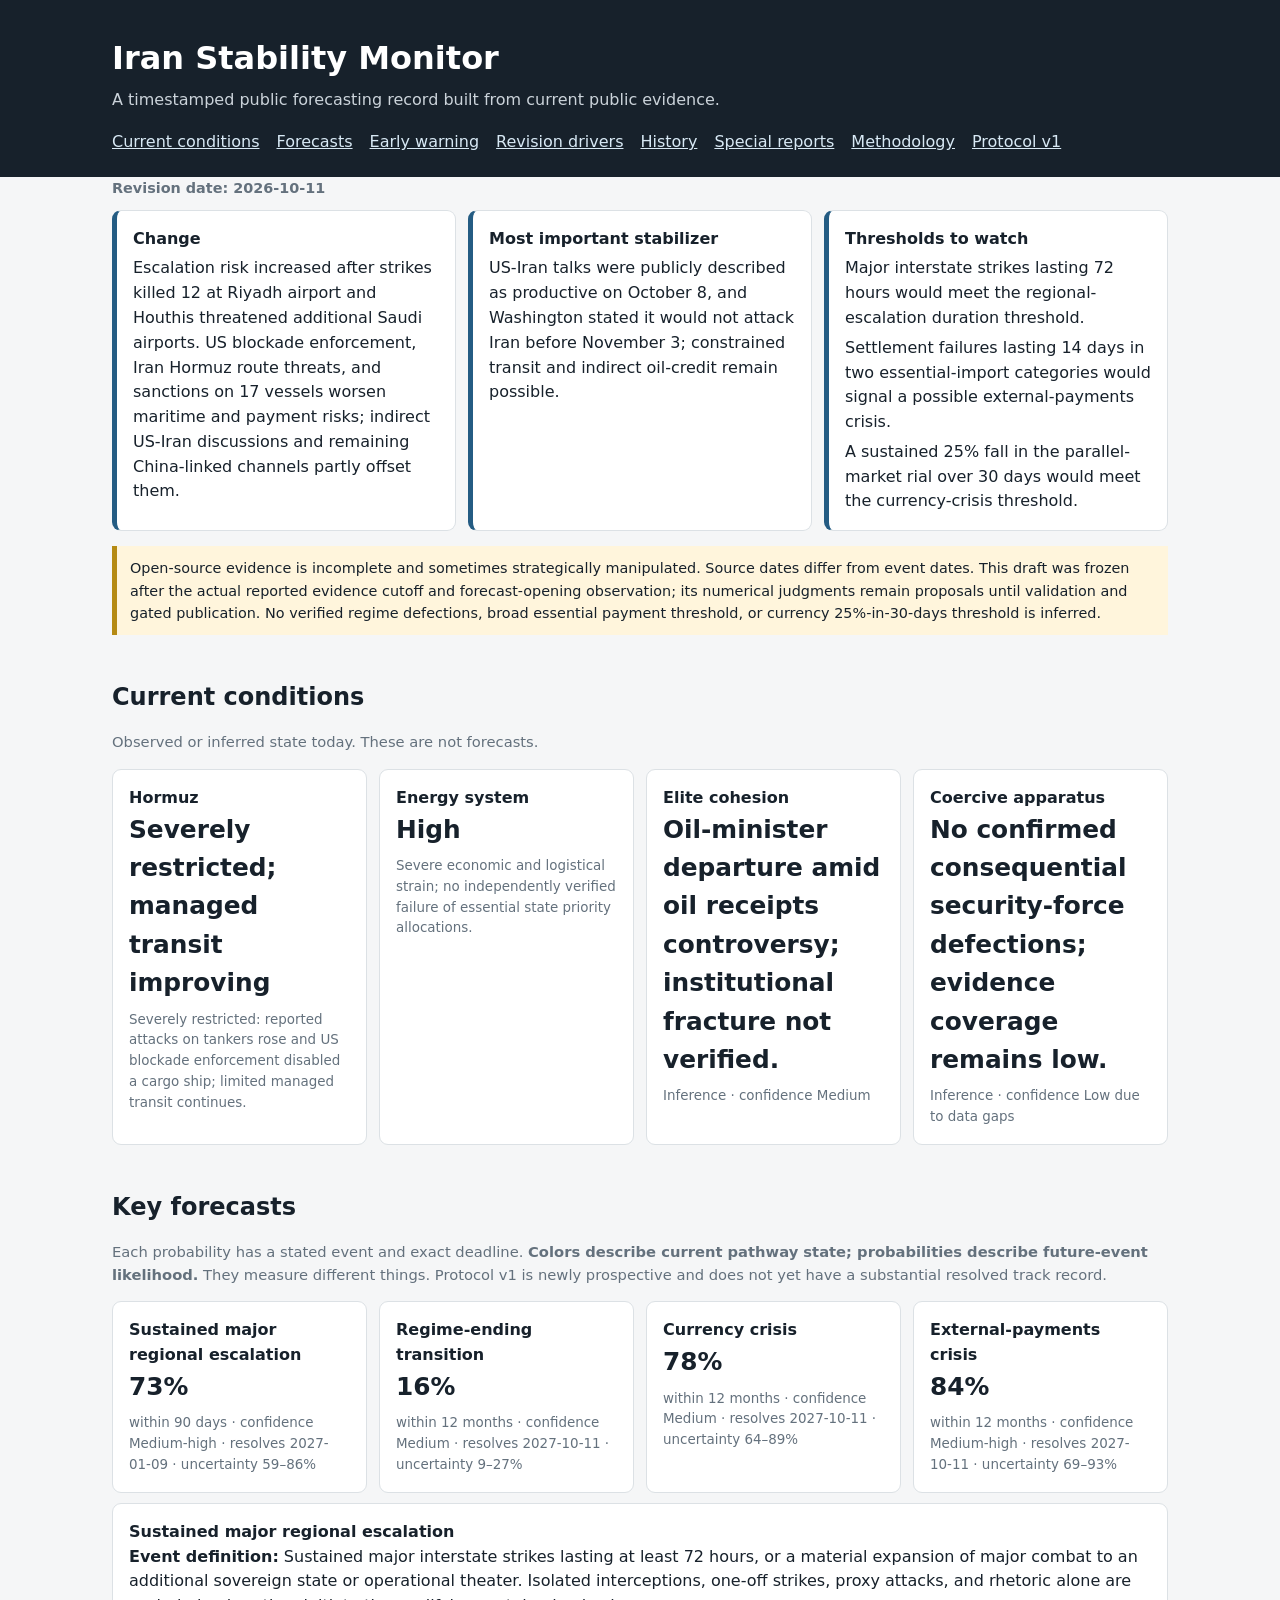
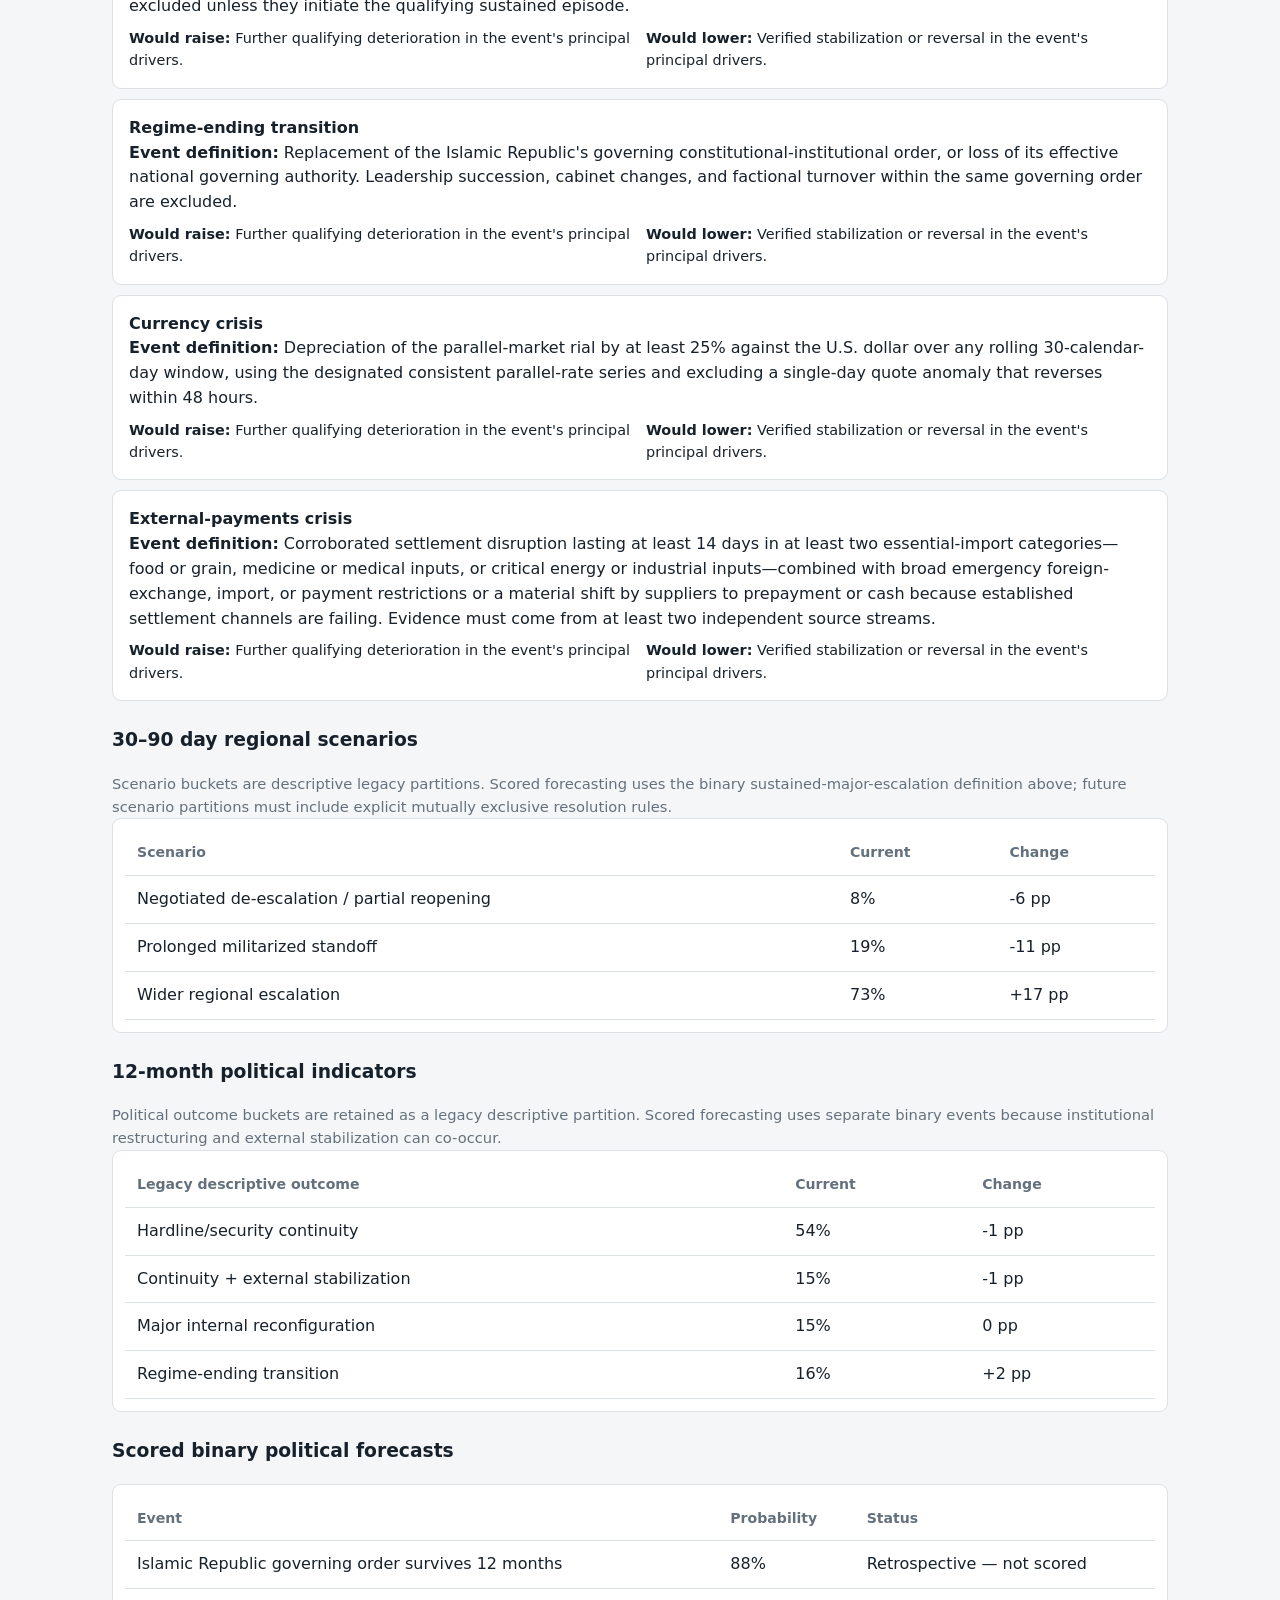
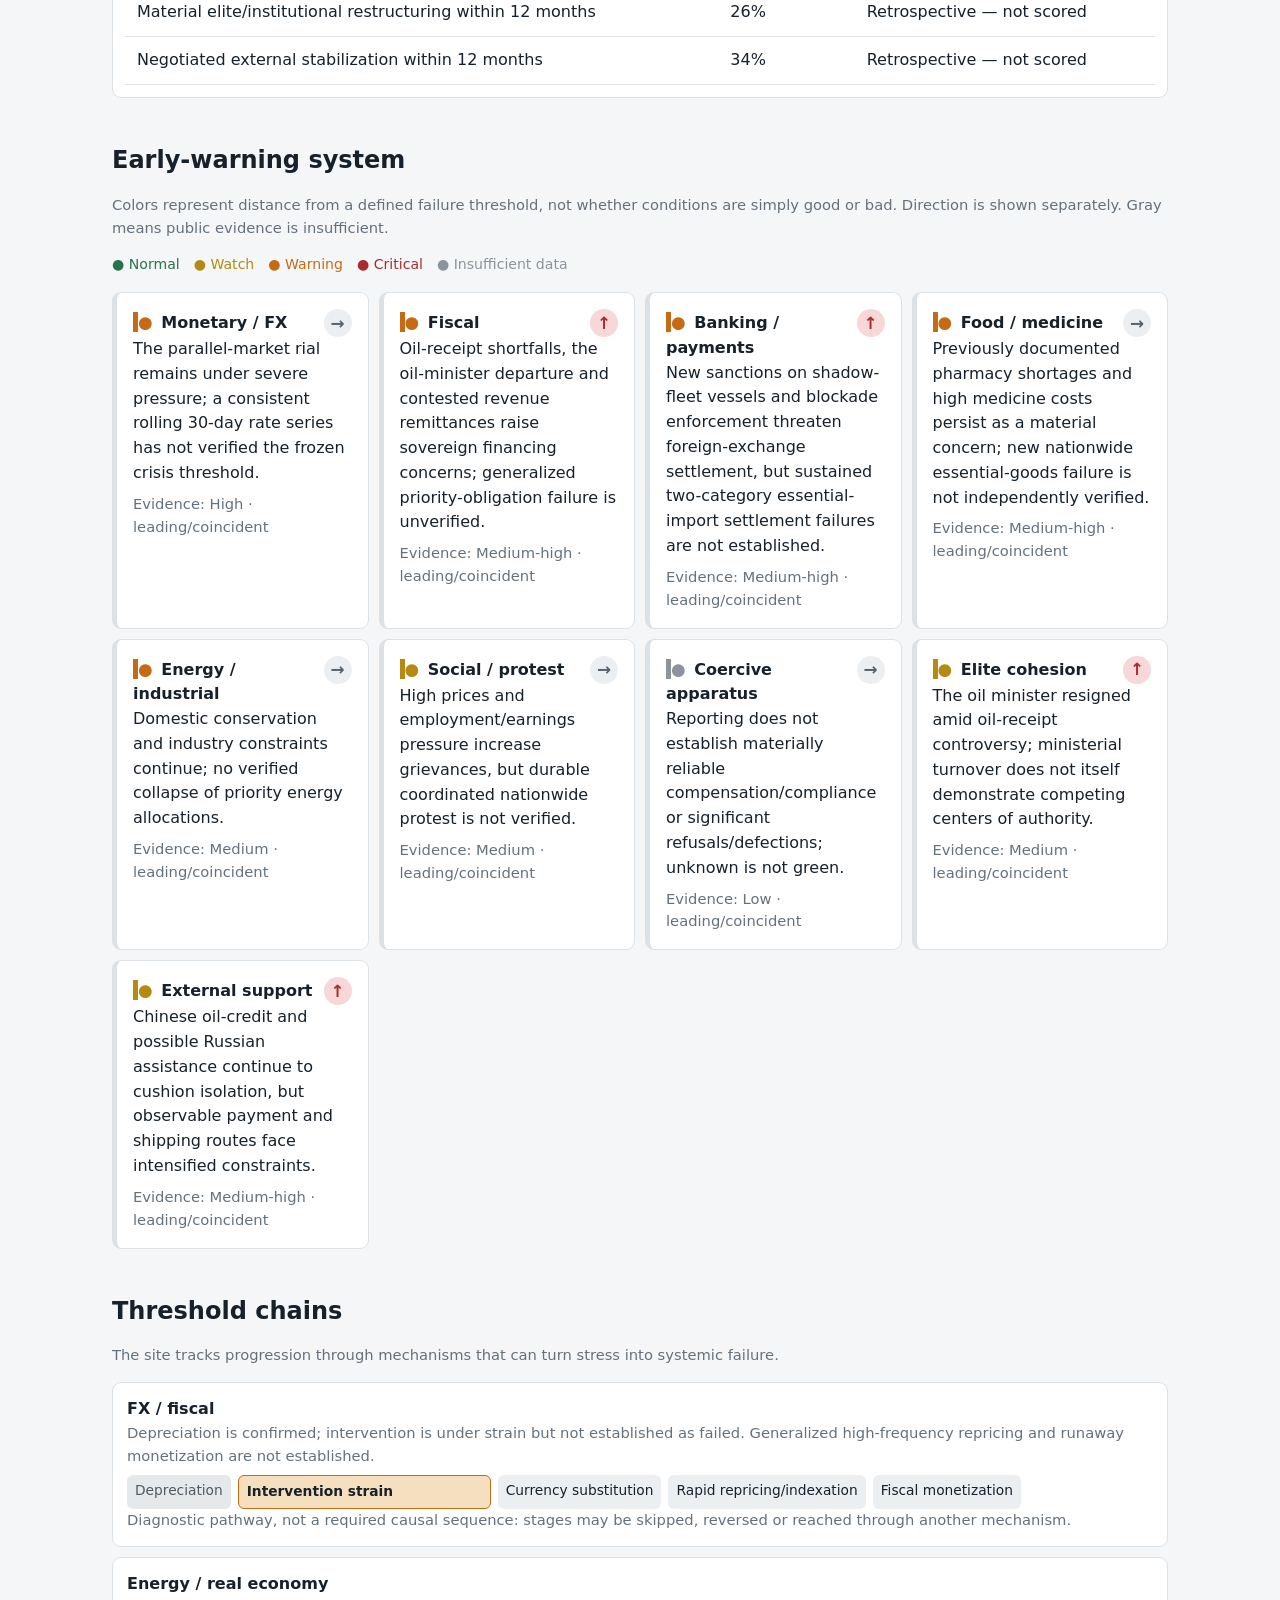
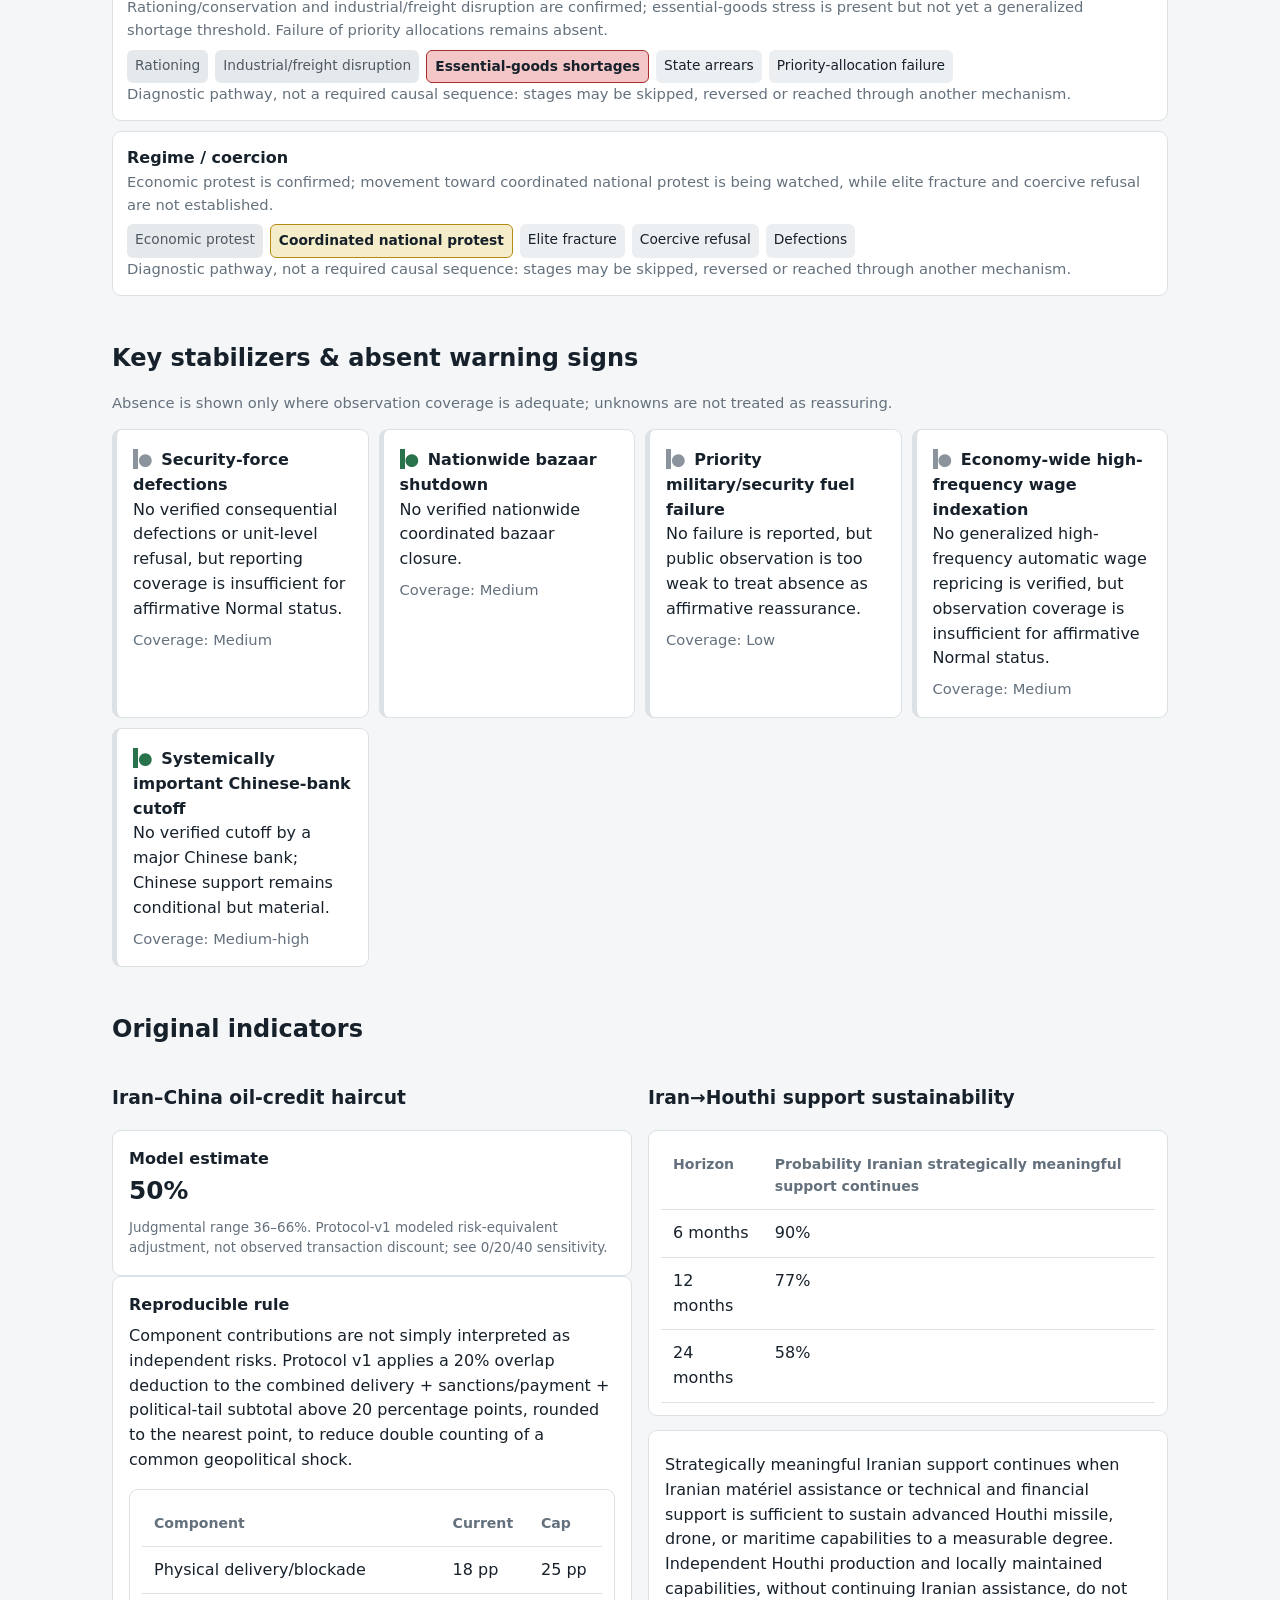
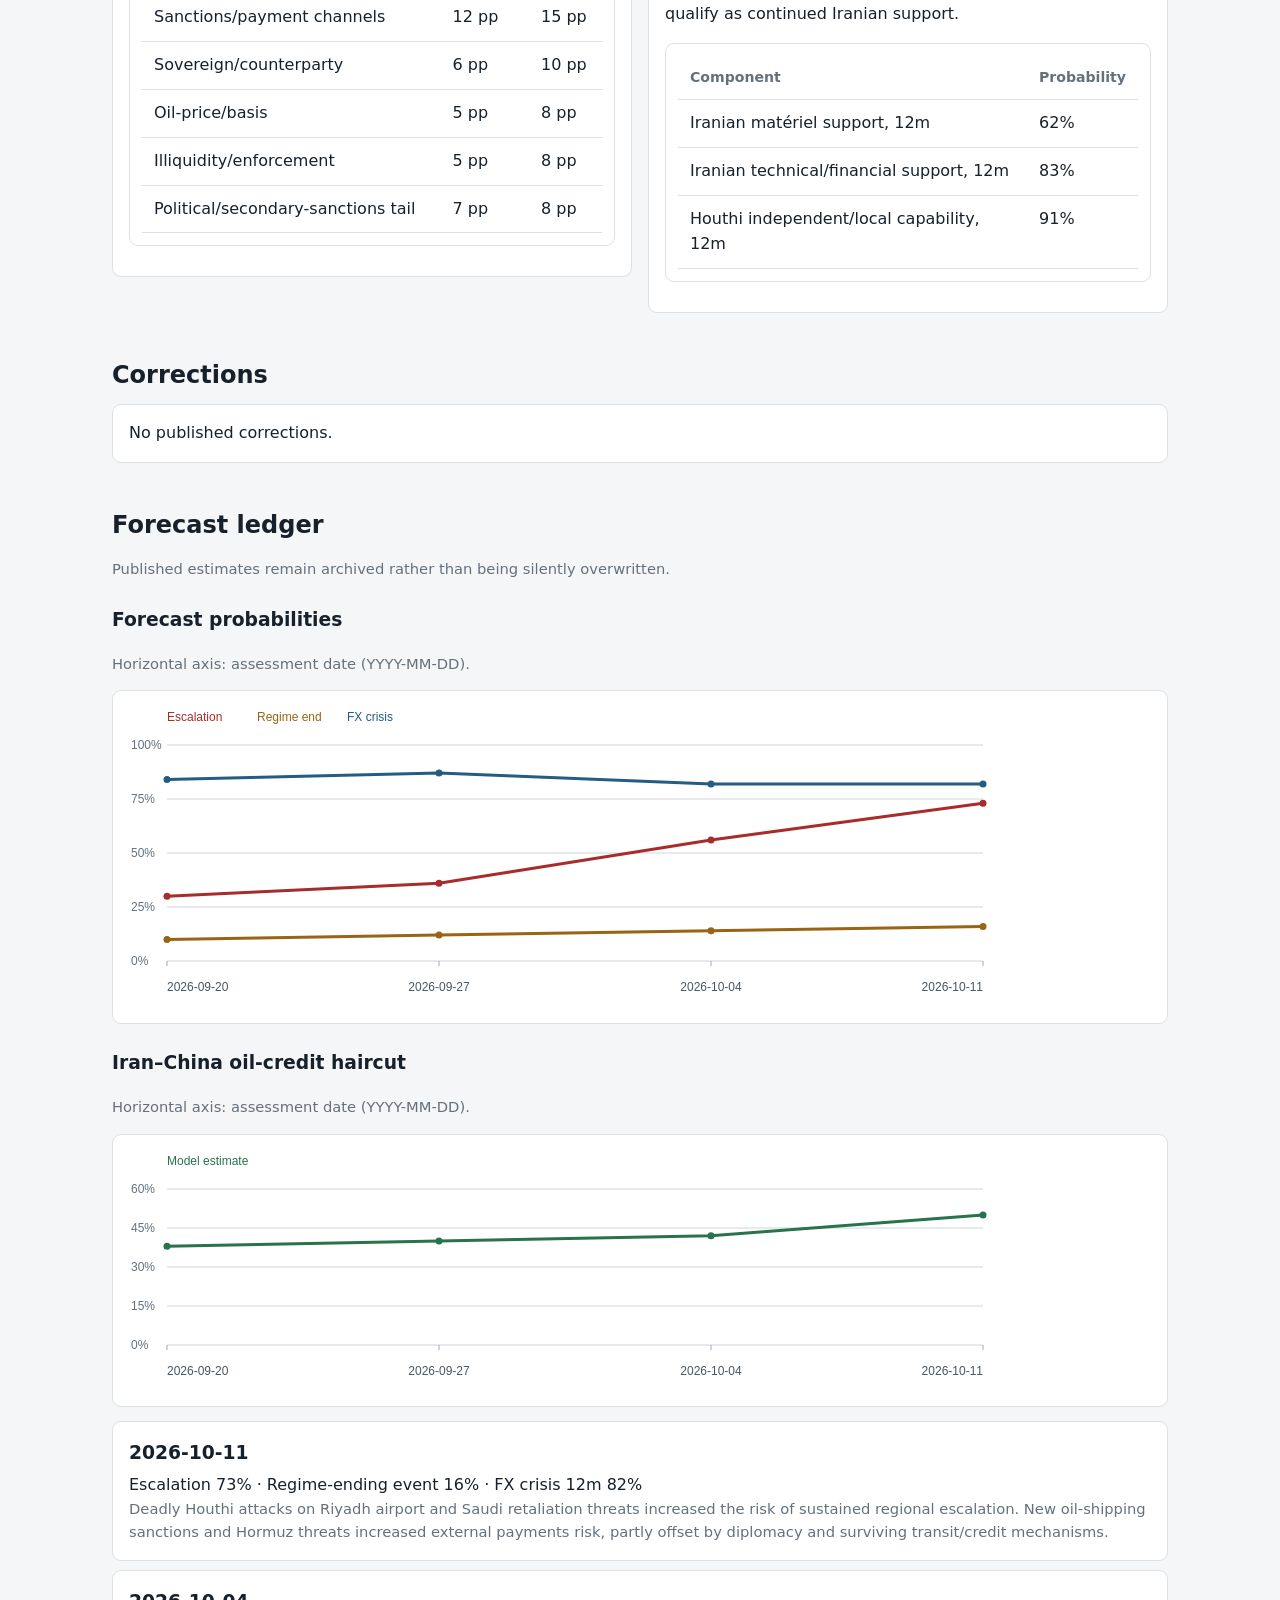
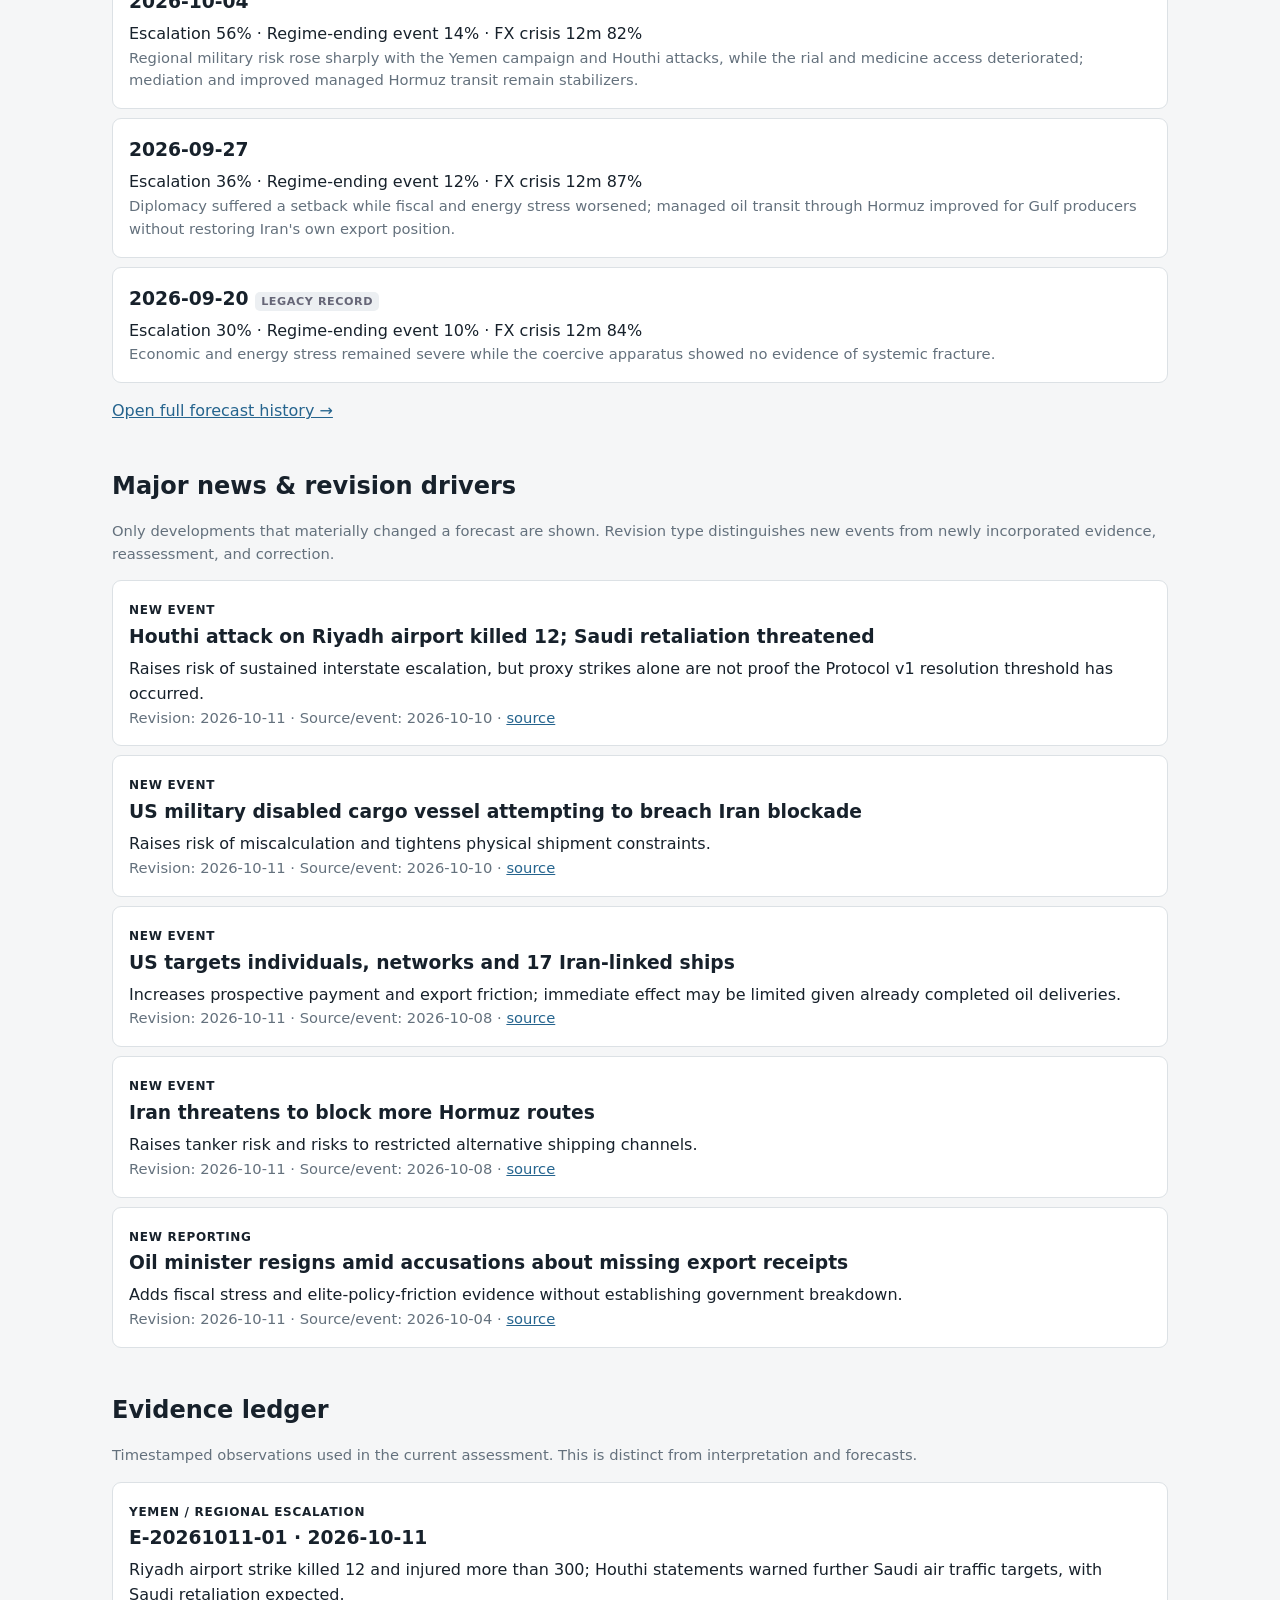
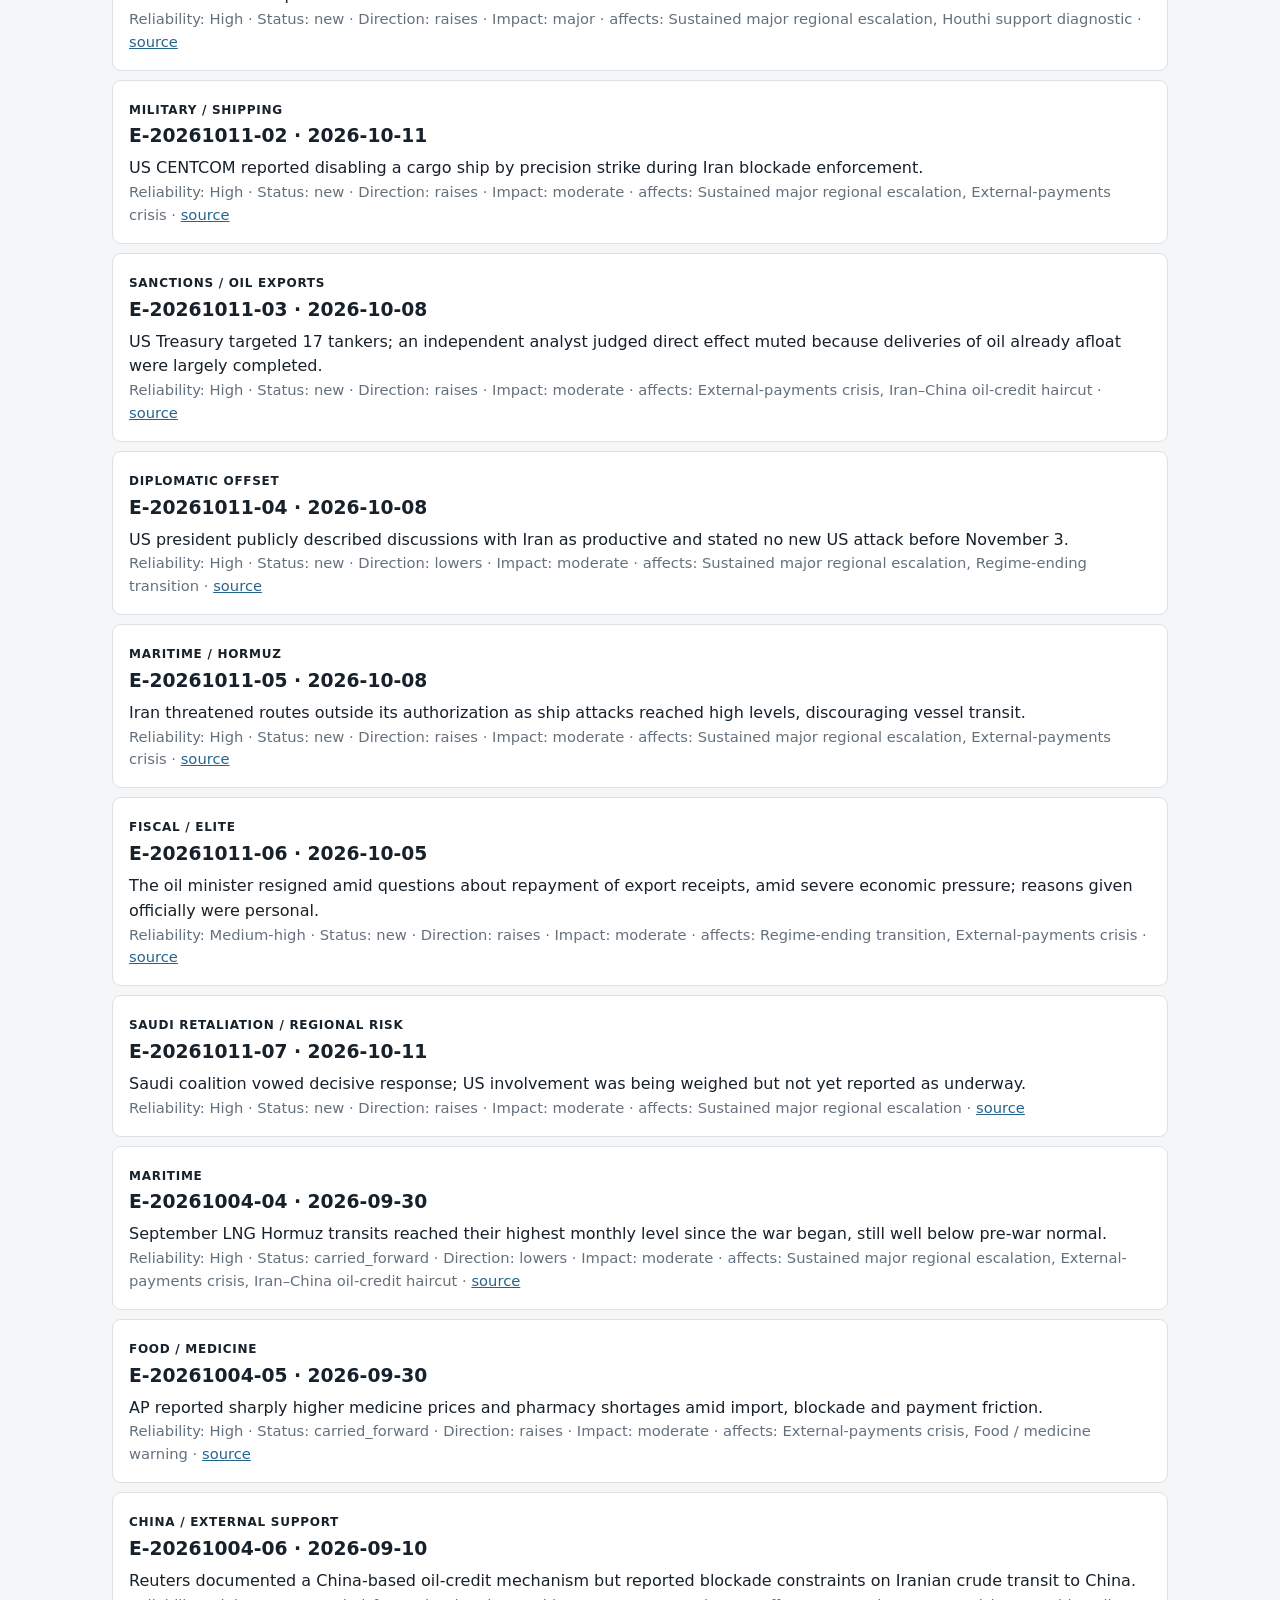
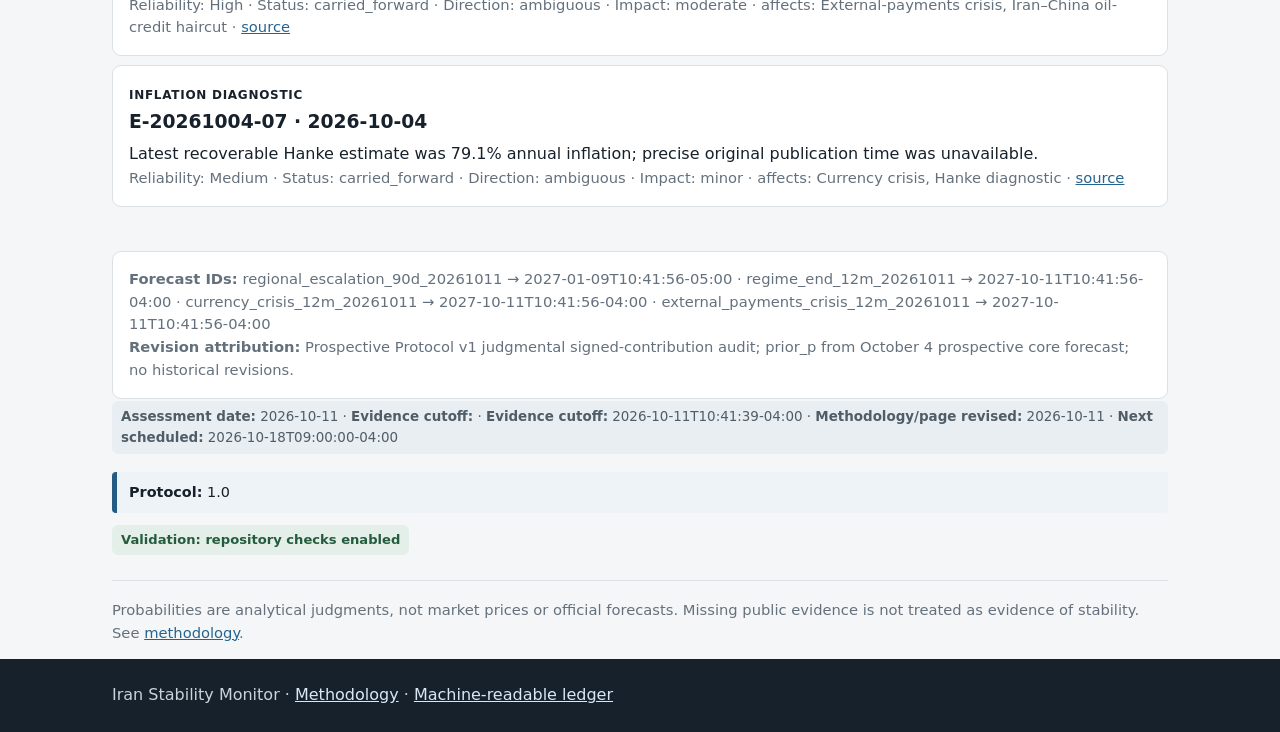
==== commit 0c29bb84: "Identify assessment-date x-axis for both charts in page text and accessibility labels" ====
--- a/index.html
+++ b/index.html
@@ -1 +1 @@
-<!doctype html><html lang="en"><head><meta charset="utf-8"><meta name="viewport" content="width=device-width,initial-scale=1"><title>Iran Stability Monitor</title><link rel="stylesheet" href="assets/style.css"></head><body><header><div class="wrap"><h1>Iran Stability Monitor</h1><p>A timestamped public forecasting record built from current public evidence.</p><nav><a href="#conditions">Current conditions</a><a href="#forecasts">Forecasts</a><a href="#warning">Early warning</a><a href="#drivers">Revision drivers</a><a href="#history">History</a><a href="special-reports.html">Special reports</a><a href="about.html">Methodology</a><a href="protocol-v1.html">Protocol v1</a></nav></div></header><main class="wrap"><section id="dashboard"><div id="revisionDate" class="revision-date"></div><div id="changed" class="changebox change-top"></div><div id="limitations" class="limitations"></div></section><section id="conditions"><h2>Current conditions</h2><p class="muted">Observed or inferred state today. These are not forecasts.</p><div id="conditionCards" class="cards"></div></section><section id="forecasts"><h2>Key forecasts</h2><p class="muted">Each probability has a stated event and exact deadline. <strong>Colors describe current pathway state; probabilities describe future-event likelihood.</strong> They measure different things. Protocol v1 is newly prospective and does not yet have a substantial resolved track record.</p><div id="forecastCards" class="cards"></div><div id="forecastTriggers"></div><h3>30–90 day regional scenarios</h3><div id="regionalNote" class="small"></div><div id="regional"></div><h3>12-month political indicators</h3><div id="politicalNote" class="small"></div><div id="political"></div><div id="binaryPolitical"></div></section><section id="warning"><h2>Early-warning system</h2><p class="muted">Colors represent distance from a defined failure threshold, not whether conditions are simply good or bad. Direction is shown separately. Gray means public evidence is insufficient.</p><div class="legend"><span class="green-dot">● Normal</span><span class="yellow-dot">● Watch</span><span class="orange-dot">● Warning</span><span class="red-dot">● Critical</span><span class="gray-dot">● Insufficient data</span></div><div id="warningGrid" class="warning"></div></section><section><h2>Threshold chains</h2><p class="muted">The site tracks progression through mechanisms that can turn stress into systemic failure.</p><div id="chains"></div></section><section><h2>Key stabilizers & absent warning signs</h2><p class="muted">Absence is shown only where observation coverage is adequate; unknowns are not treated as reassuring.</p><div id="absence" class="warning"></div></section><section><h2>Original indicators</h2><div class="twocol"><div><h3>Iran–China oil-credit haircut</h3><div id="haircut"></div><div id="haircutMethod"></div></div><div><h3>Iran→Houthi support sustainability</h3><div id="houthi"></div><div id="houthiDetail"></div></div></div></section><section id="corrections"><h2>Corrections</h2><div id="correctionLedger"></div></section><section id="history"><h2>Forecast ledger</h2><p class="muted">Published estimates remain archived rather than being silently overwritten.</p><h3>Forecast probabilities</h3><div class="chartbox"><canvas id="chart" width="900" height="300"></canvas></div><h3>Iran–China oil-credit haircut</h3><div class="chartbox"><canvas id="haircutChart" width="900" height="240"></canvas></div><div id="archive"></div><p><a href="history.html">Open full forecast history →</a></p></section><section id="drivers"><h2>Major news & revision drivers</h2><p class="muted">Only developments that materially changed a forecast are shown. Revision type distinguishes new events from newly incorporated evidence, reassessment, and correction.</p><div id="news"></div></section><section id="evidence"><h2>Evidence ledger</h2><p class="muted">Timestamped observations used in the current assessment. This is distinct from interpretation and forecasts.</p><div id="evidenceLedger"></div></section><div id="forecastAudit" class="bottom-forecast-audit"></div><div class="bottom-status"><div id="freshness" class="freshness"></div><div id="protocolStatus" class="protocol-status"></div><div id="validationStatus" class="validation-status">Validation: repository checks enabled</div></div><p class="note">Probabilities are analytical judgments, not market prices or official forecasts. Missing public evidence is not treated as evidence of stability. See <a href="about.html">methodology</a>.</p></main><footer><div class="wrap">Iran Stability Monitor · <a href="about.html">Methodology</a> · <a href="data/history.json">Machine-readable ledger</a></div></footer><script src="assets/app.js"></script></body></html>+<!doctype html><html lang="en"><head><meta charset="utf-8"><meta name="viewport" content="width=device-width,initial-scale=1"><title>Iran Stability Monitor</title><link rel="stylesheet" href="assets/style.css"></head><body><header><div class="wrap"><h1>Iran Stability Monitor</h1><p>A timestamped public forecasting record built from current public evidence.</p><nav><a href="#conditions">Current conditions</a><a href="#forecasts">Forecasts</a><a href="#warning">Early warning</a><a href="#drivers">Revision drivers</a><a href="#history">History</a><a href="special-reports.html">Special reports</a><a href="about.html">Methodology</a><a href="protocol-v1.html">Protocol v1</a></nav></div></header><main class="wrap"><section id="dashboard"><div id="revisionDate" class="revision-date"></div><div id="changed" class="changebox change-top"></div><div id="limitations" class="limitations"></div></section><section id="conditions"><h2>Current conditions</h2><p class="muted">Observed or inferred state today. These are not forecasts.</p><div id="conditionCards" class="cards"></div></section><section id="forecasts"><h2>Key forecasts</h2><p class="muted">Each probability has a stated event and exact deadline. <strong>Colors describe current pathway state; probabilities describe future-event likelihood.</strong> They measure different things. Protocol v1 is newly prospective and does not yet have a substantial resolved track record.</p><div id="forecastCards" class="cards"></div><div id="forecastTriggers"></div><h3>30–90 day regional scenarios</h3><div id="regionalNote" class="small"></div><div id="regional"></div><h3>12-month political indicators</h3><div id="politicalNote" class="small"></div><div id="political"></div><div id="binaryPolitical"></div></section><section id="warning"><h2>Early-warning system</h2><p class="muted">Colors represent distance from a defined failure threshold, not whether conditions are simply good or bad. Direction is shown separately. Gray means public evidence is insufficient.</p><div class="legend"><span class="green-dot">● Normal</span><span class="yellow-dot">● Watch</span><span class="orange-dot">● Warning</span><span class="red-dot">● Critical</span><span class="gray-dot">● Insufficient data</span></div><div id="warningGrid" class="warning"></div></section><section><h2>Threshold chains</h2><p class="muted">The site tracks progression through mechanisms that can turn stress into systemic failure.</p><div id="chains"></div></section><section><h2>Key stabilizers & absent warning signs</h2><p class="muted">Absence is shown only where observation coverage is adequate; unknowns are not treated as reassuring.</p><div id="absence" class="warning"></div></section><section><h2>Original indicators</h2><div class="twocol"><div><h3>Iran–China oil-credit haircut</h3><div id="haircut"></div><div id="haircutMethod"></div></div><div><h3>Iran→Houthi support sustainability</h3><div id="houthi"></div><div id="houthiDetail"></div></div></div></section><section id="corrections"><h2>Corrections</h2><div id="correctionLedger"></div></section><section id="history"><h2>Forecast ledger</h2><p class="muted">Published estimates remain archived rather than being silently overwritten.</p><h3>Forecast probabilities</h3><p class="small">Horizontal axis: assessment date (YYYY-MM-DD).</p><div class="chartbox"><canvas id="chart" width="900" height="300" role="img" aria-label="Forecast probability history by assessment date"></canvas></div><h3>Iran–China oil-credit haircut</h3><p class="small">Horizontal axis: assessment date (YYYY-MM-DD).</p><div class="chartbox"><canvas id="haircutChart" width="900" height="240" role="img" aria-label="Iran–China oil-credit haircut history by assessment date"></canvas></div><div id="archive"></div><p><a href="history.html">Open full forecast history →</a></p></section><section id="drivers"><h2>Major news & revision drivers</h2><p class="muted">Only developments that materially changed a forecast are shown. Revision type distinguishes new events from newly incorporated evidence, reassessment, and correction.</p><div id="news"></div></section><section id="evidence"><h2>Evidence ledger</h2><p class="muted">Timestamped observations used in the current assessment. This is distinct from interpretation and forecasts.</p><div id="evidenceLedger"></div></section><div id="forecastAudit" class="bottom-forecast-audit"></div><div class="bottom-status"><div id="freshness" class="freshness"></div><div id="protocolStatus" class="protocol-status"></div><div id="validationStatus" class="validation-status">Validation: repository checks enabled</div></div><p class="note">Probabilities are analytical judgments, not market prices or official forecasts. Missing public evidence is not treated as evidence of stability. See <a href="about.html">methodology</a>.</p></main><footer><div class="wrap">Iran Stability Monitor · <a href="about.html">Methodology</a> · <a href="data/history.json">Machine-readable ledger</a></div></footer><script src="assets/app.js"></script></body></html>
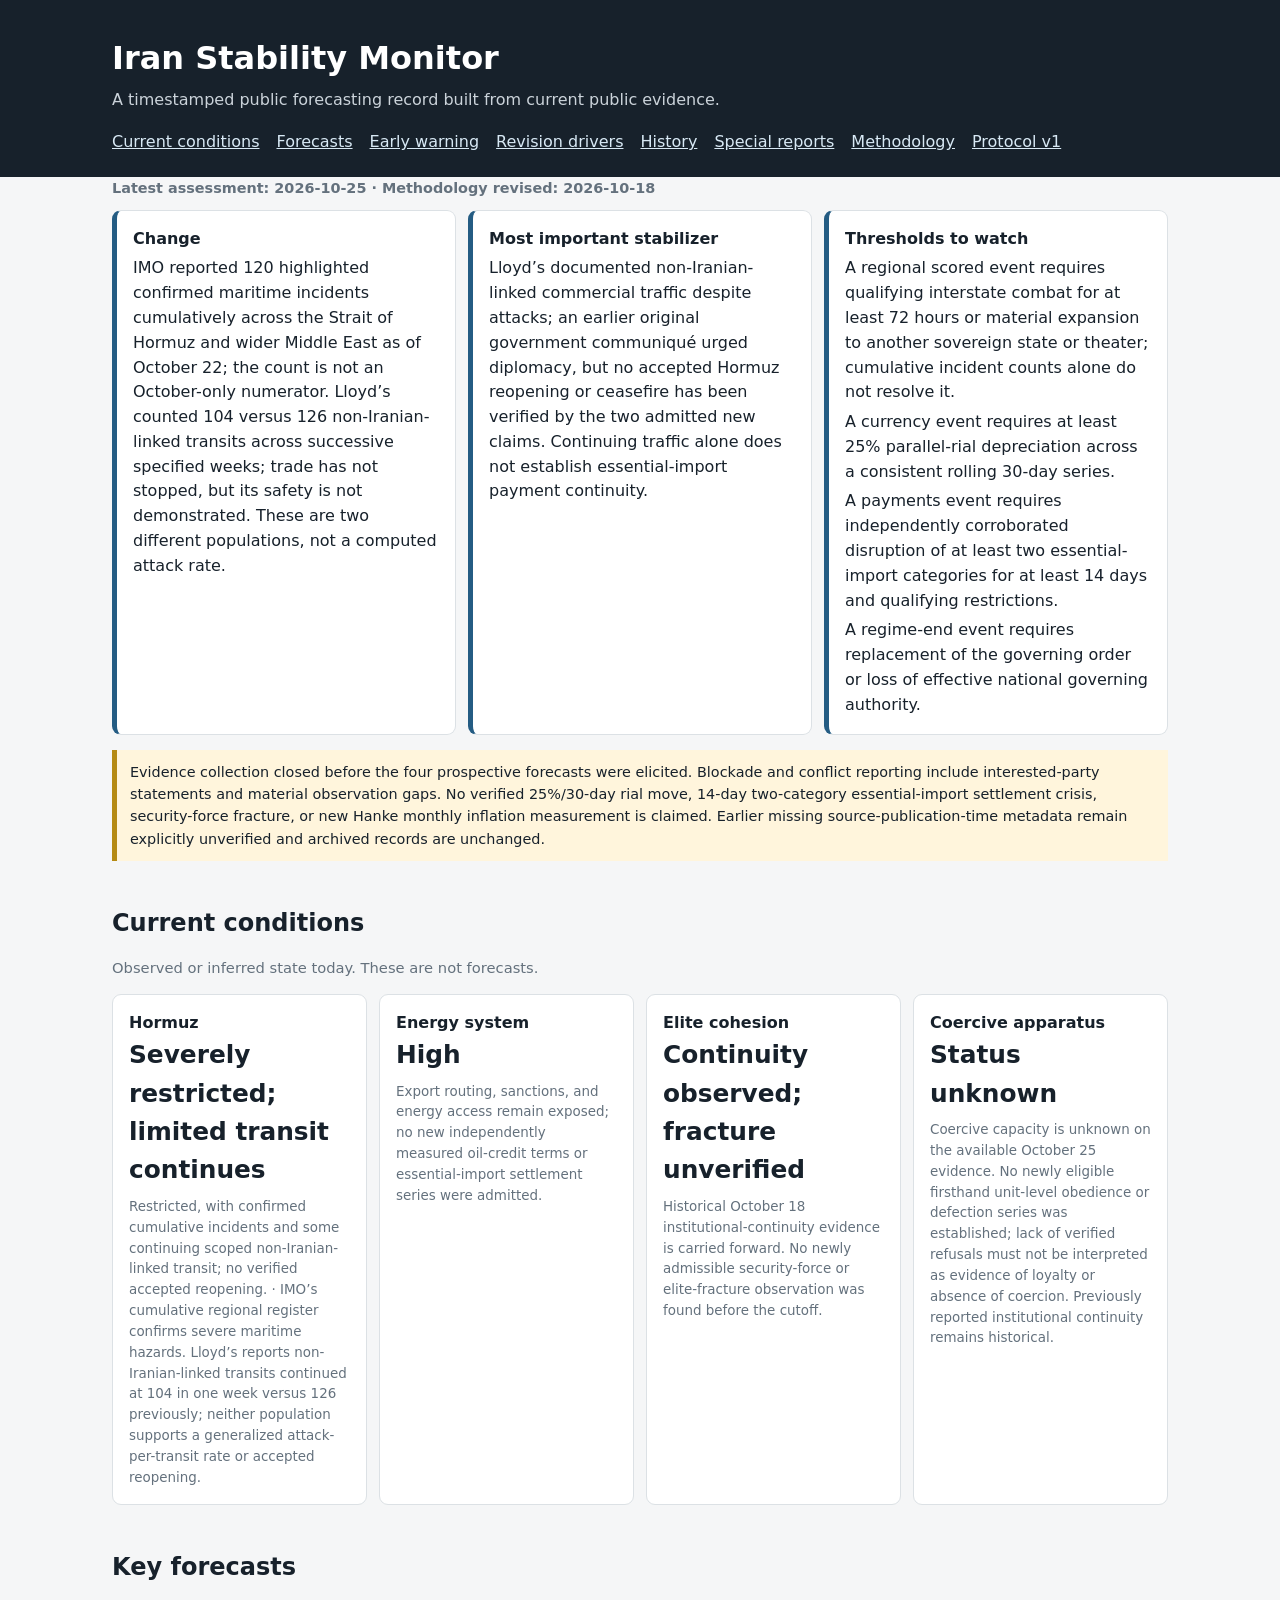
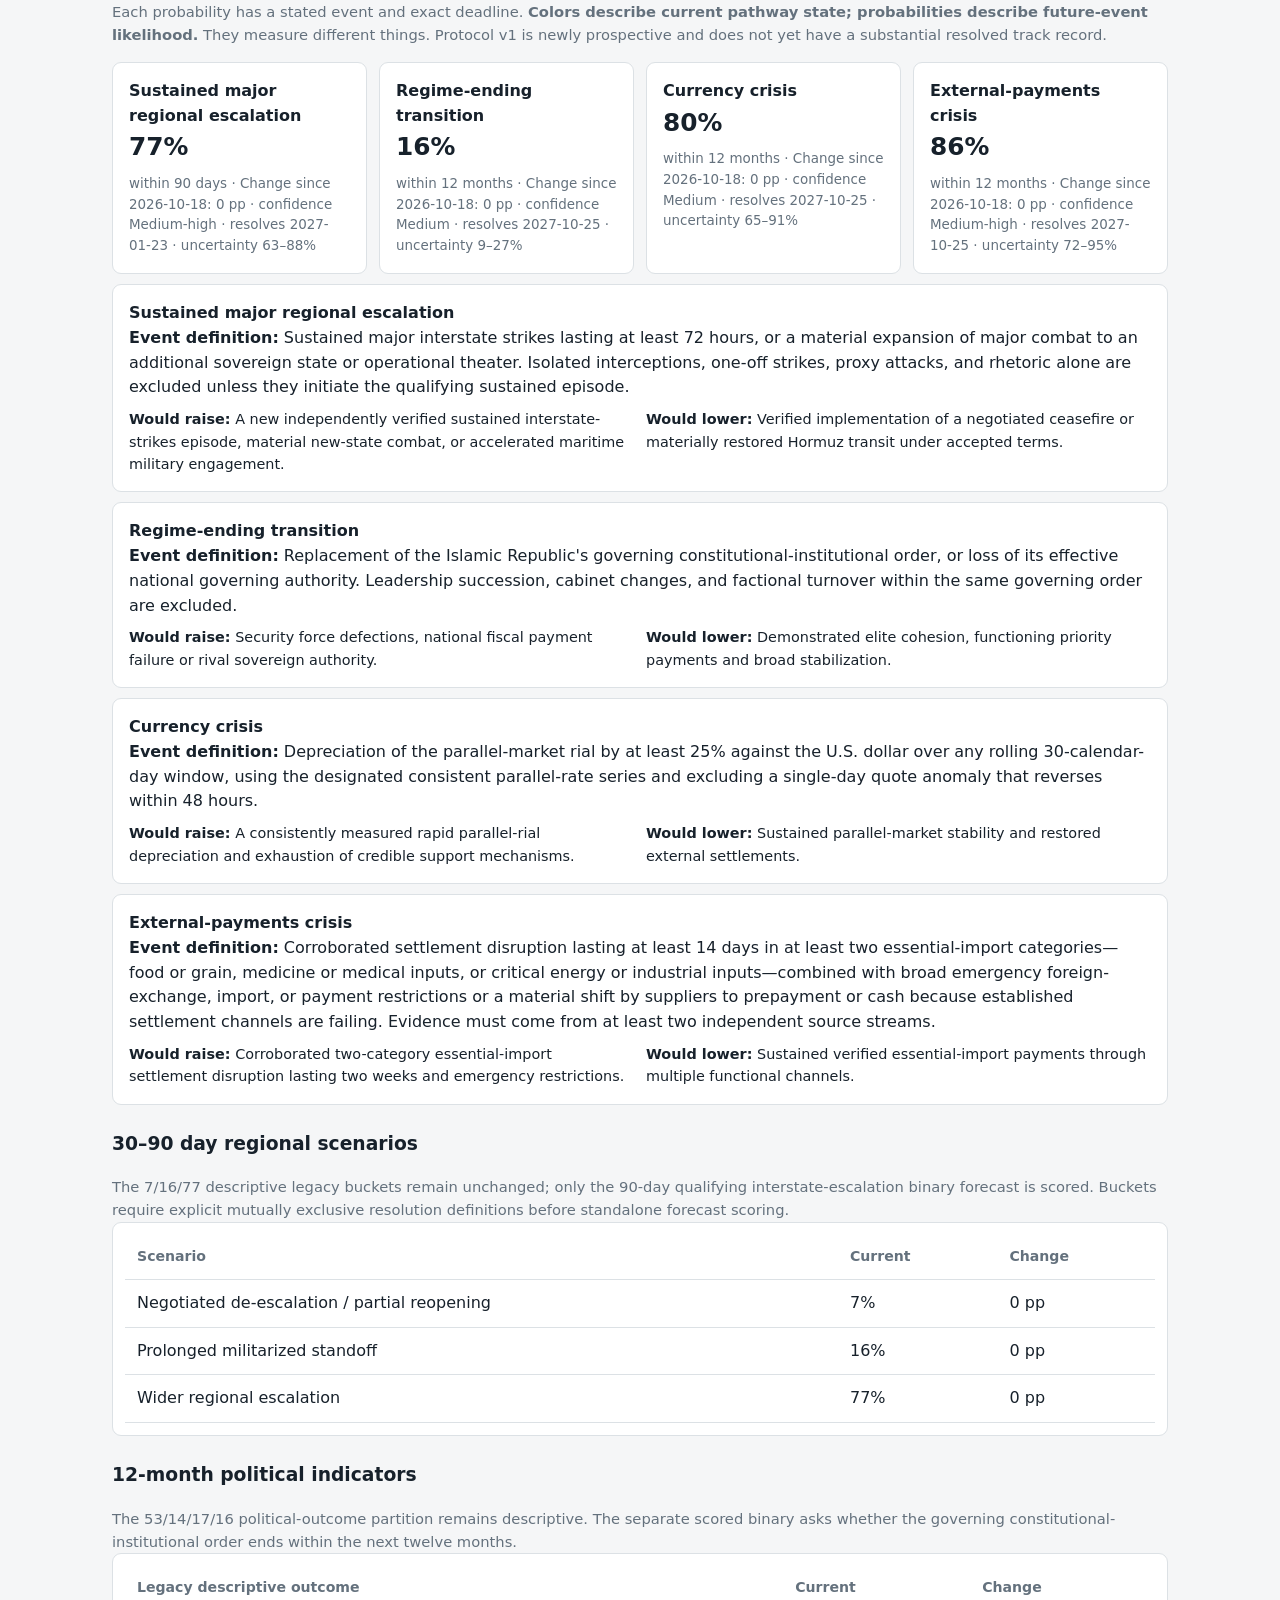
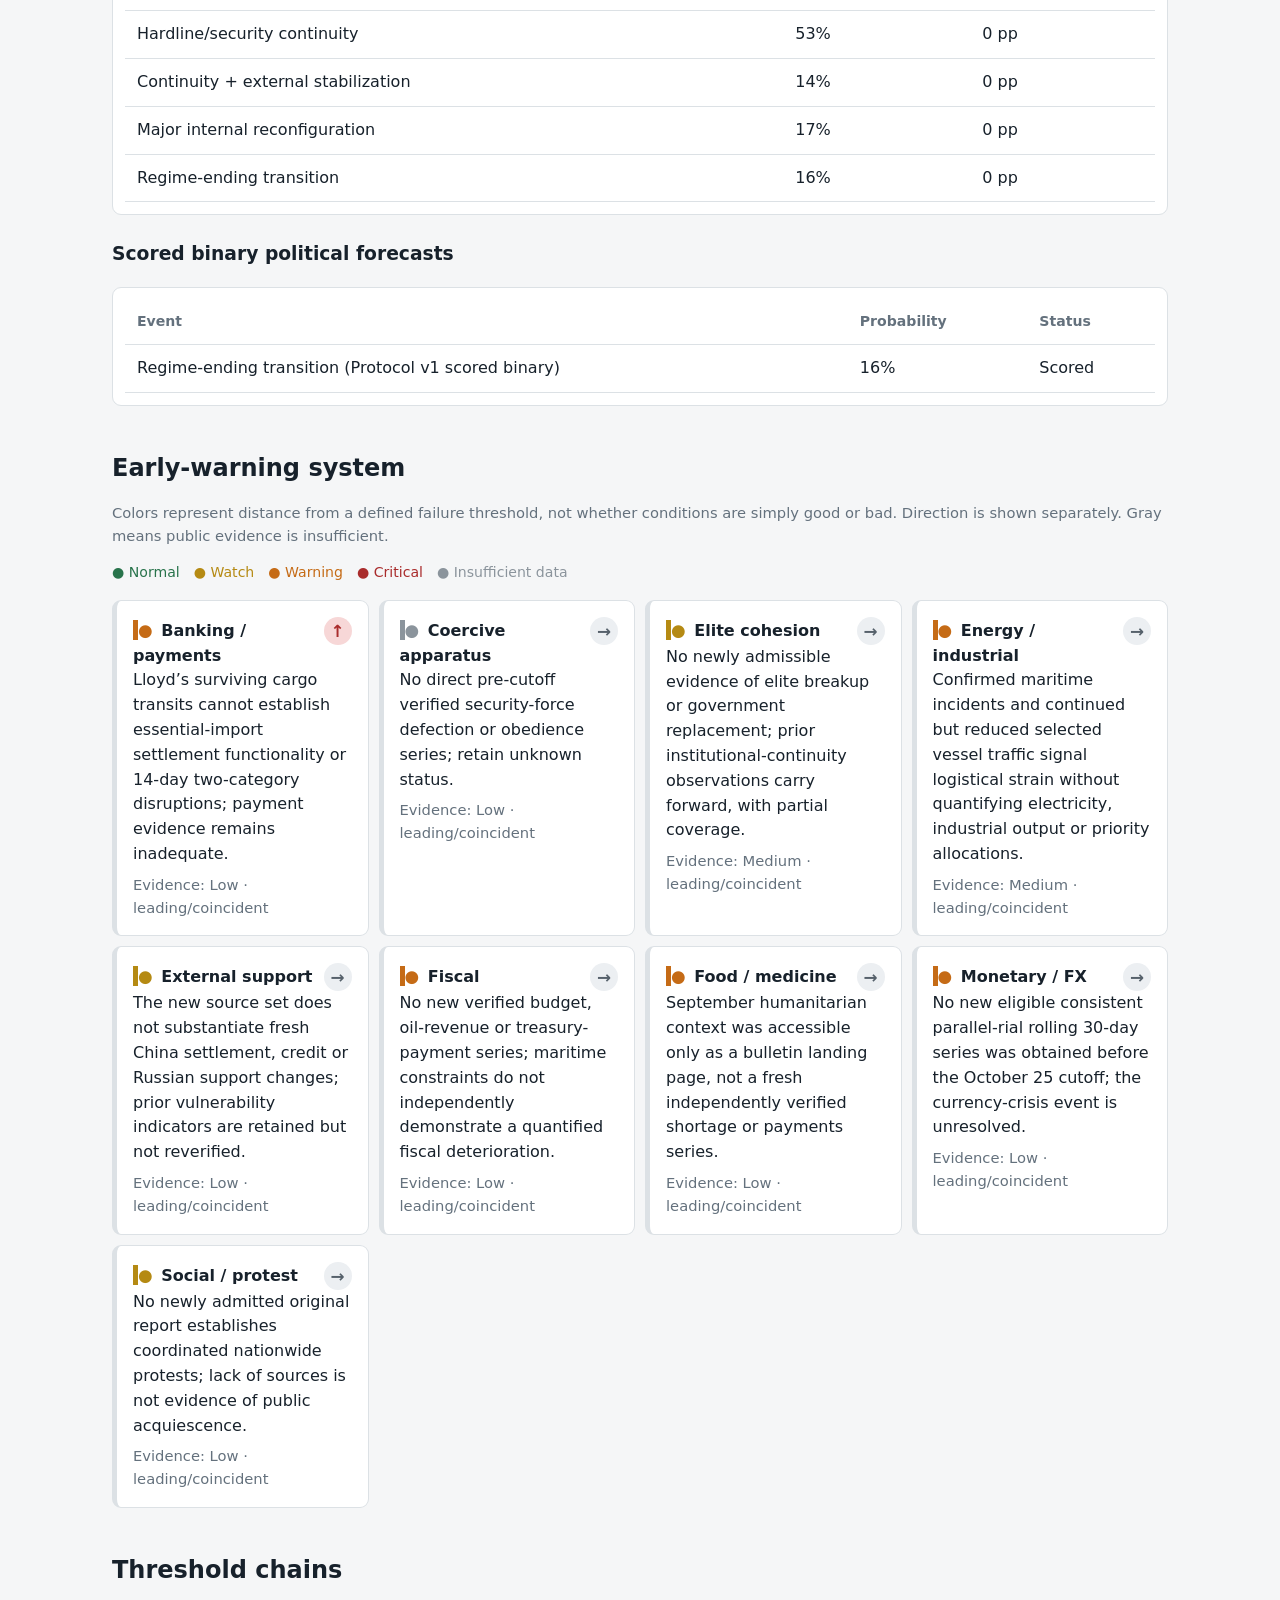
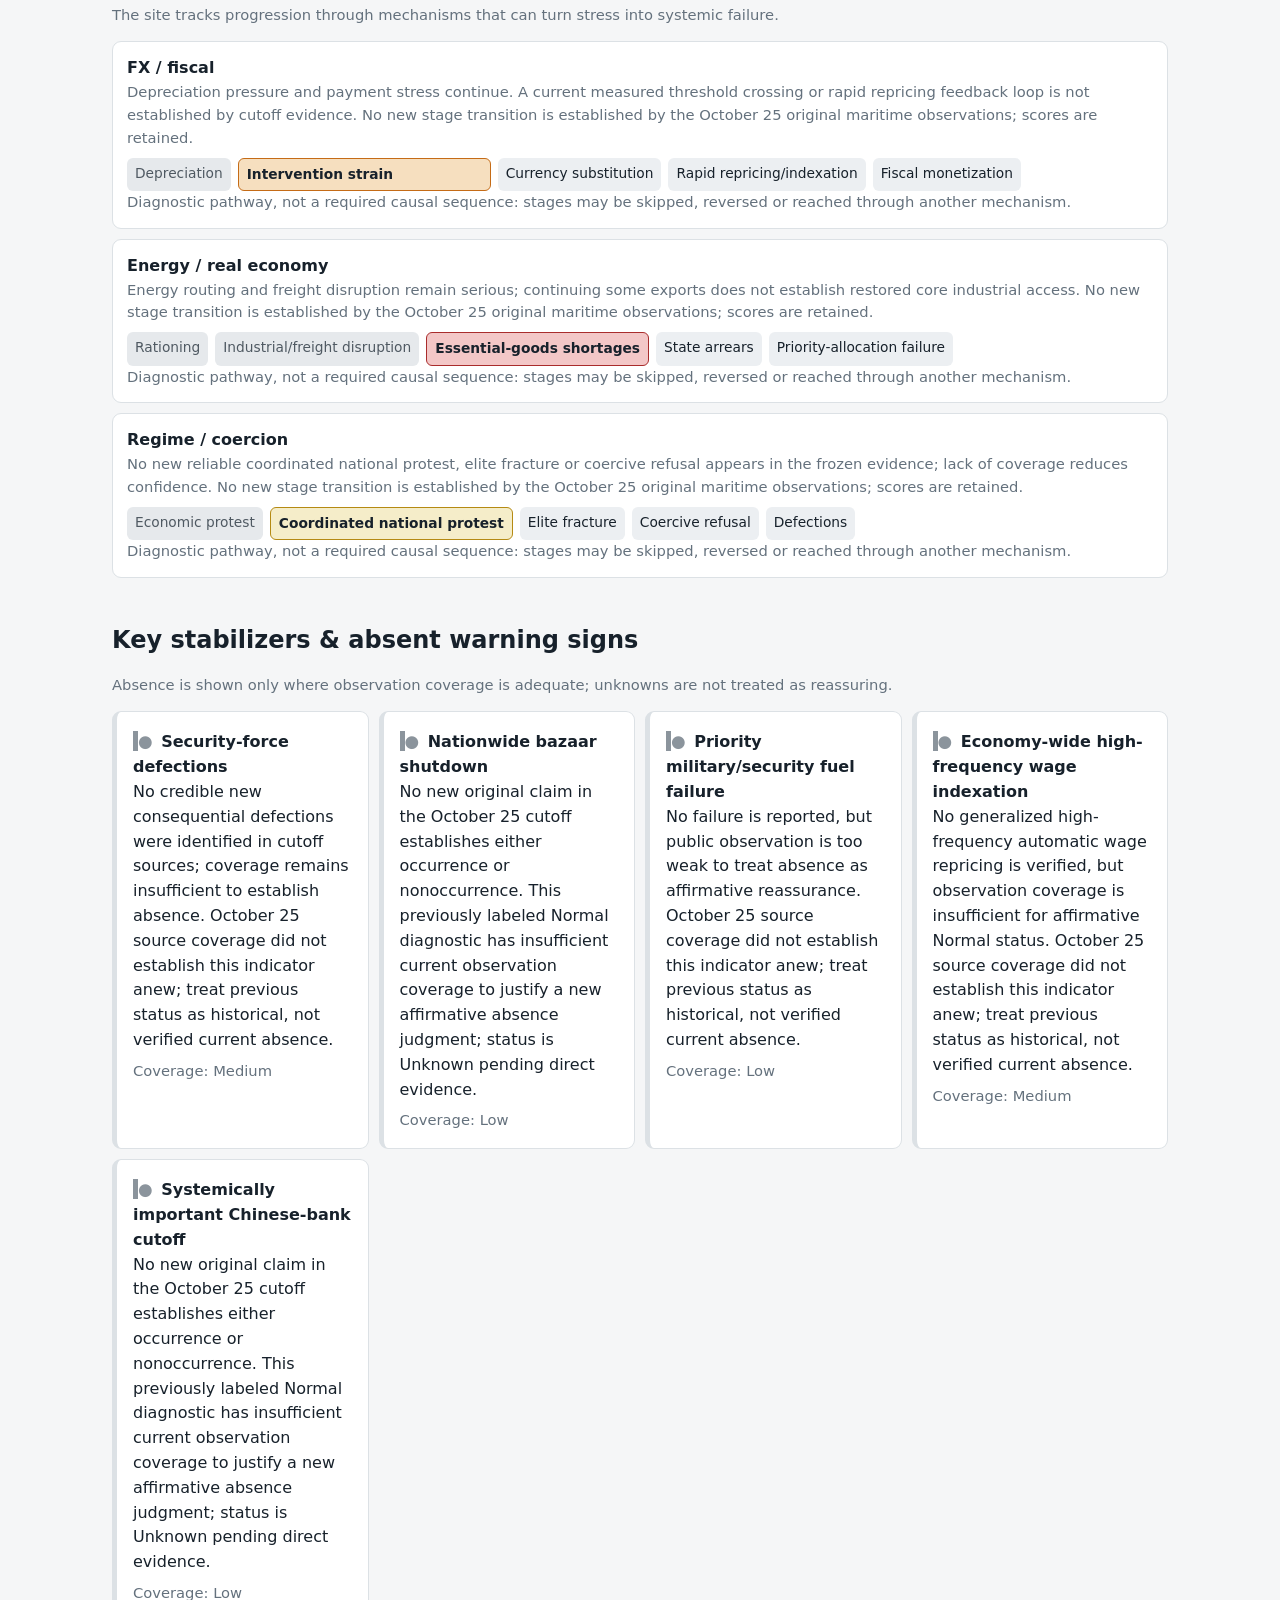
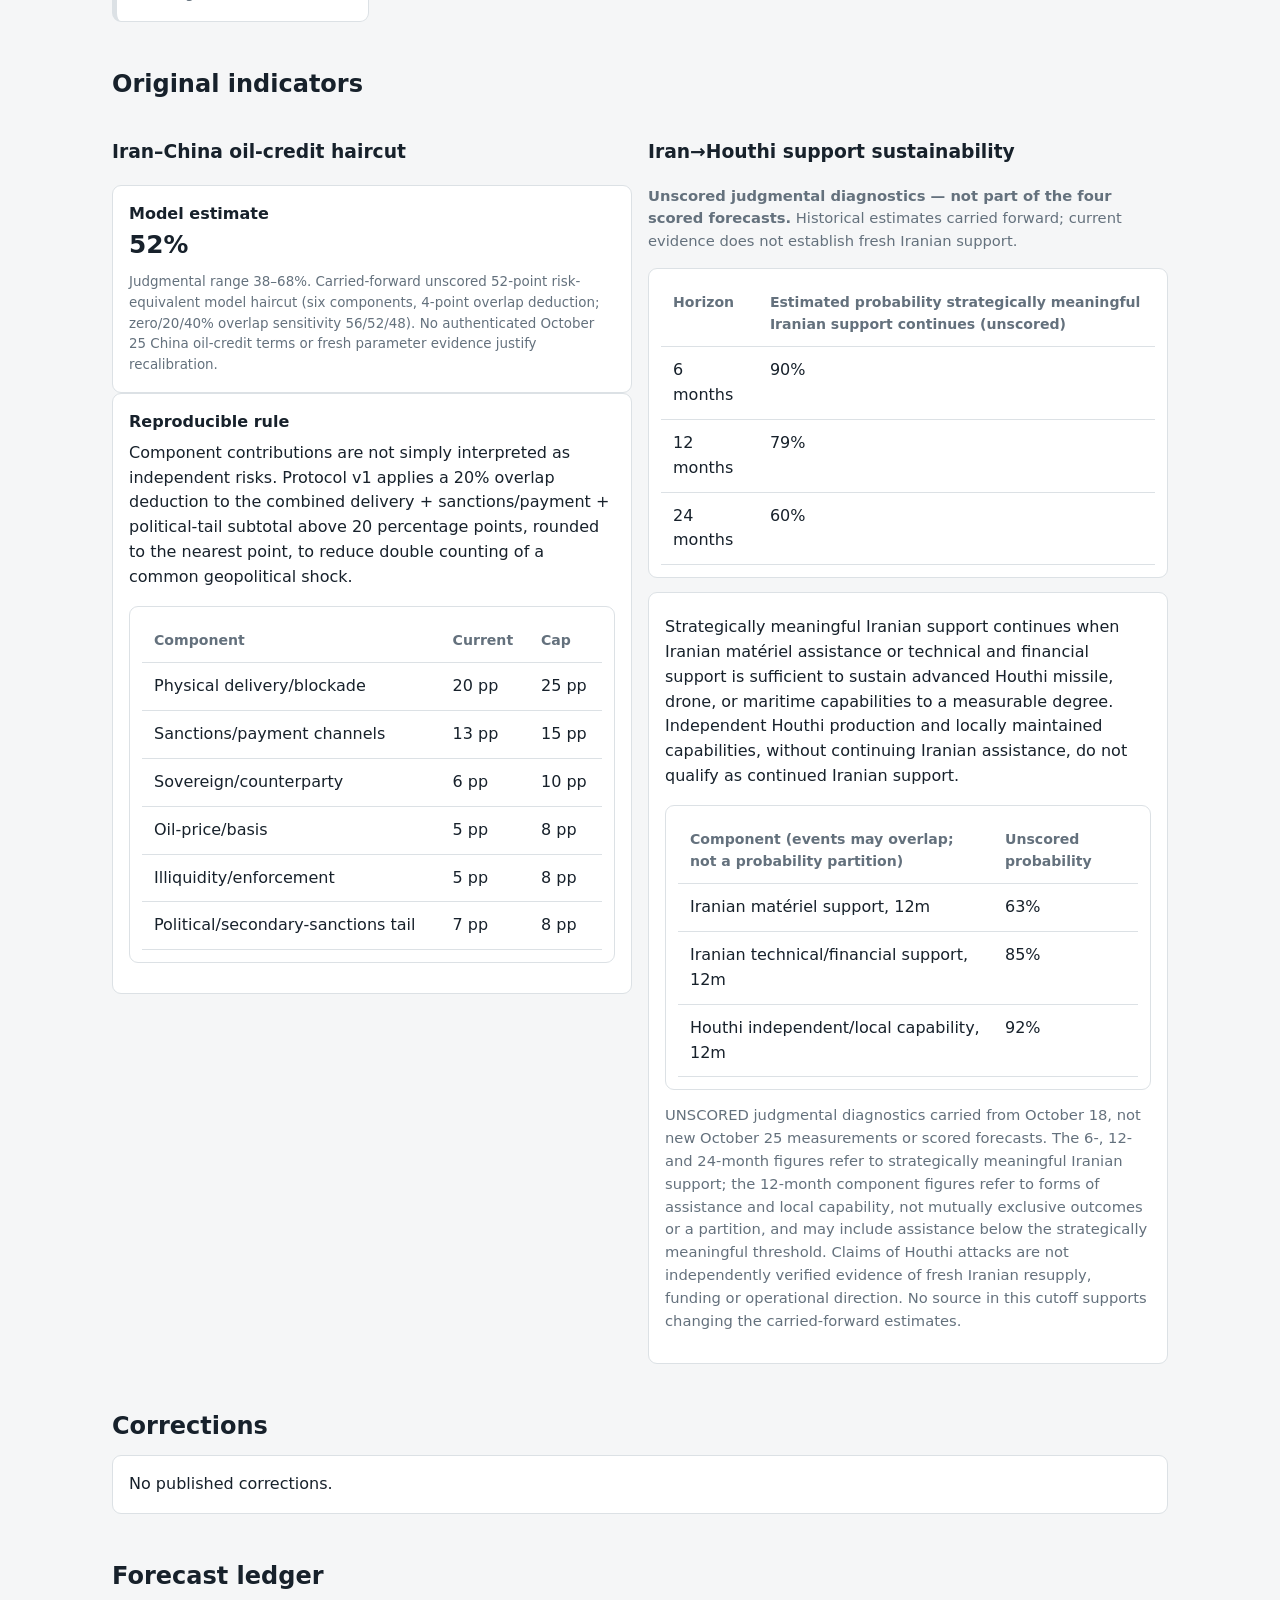
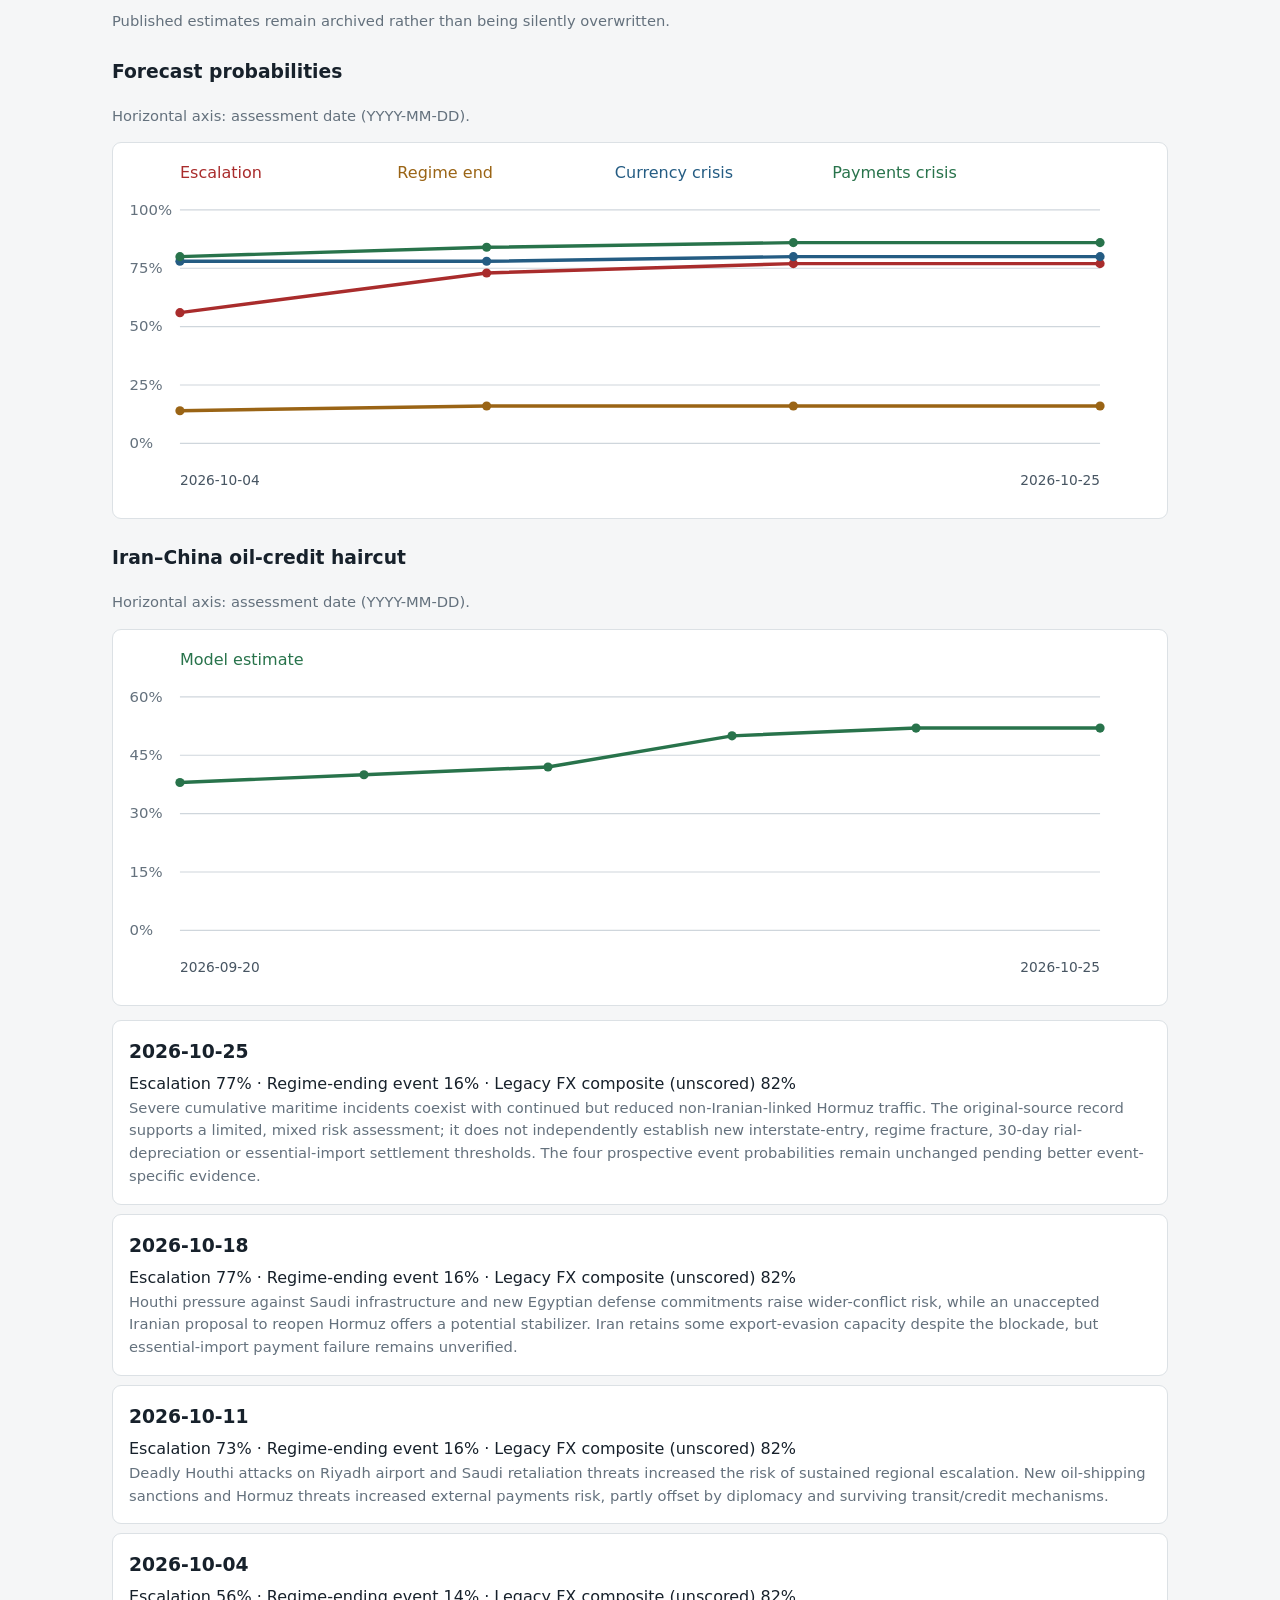
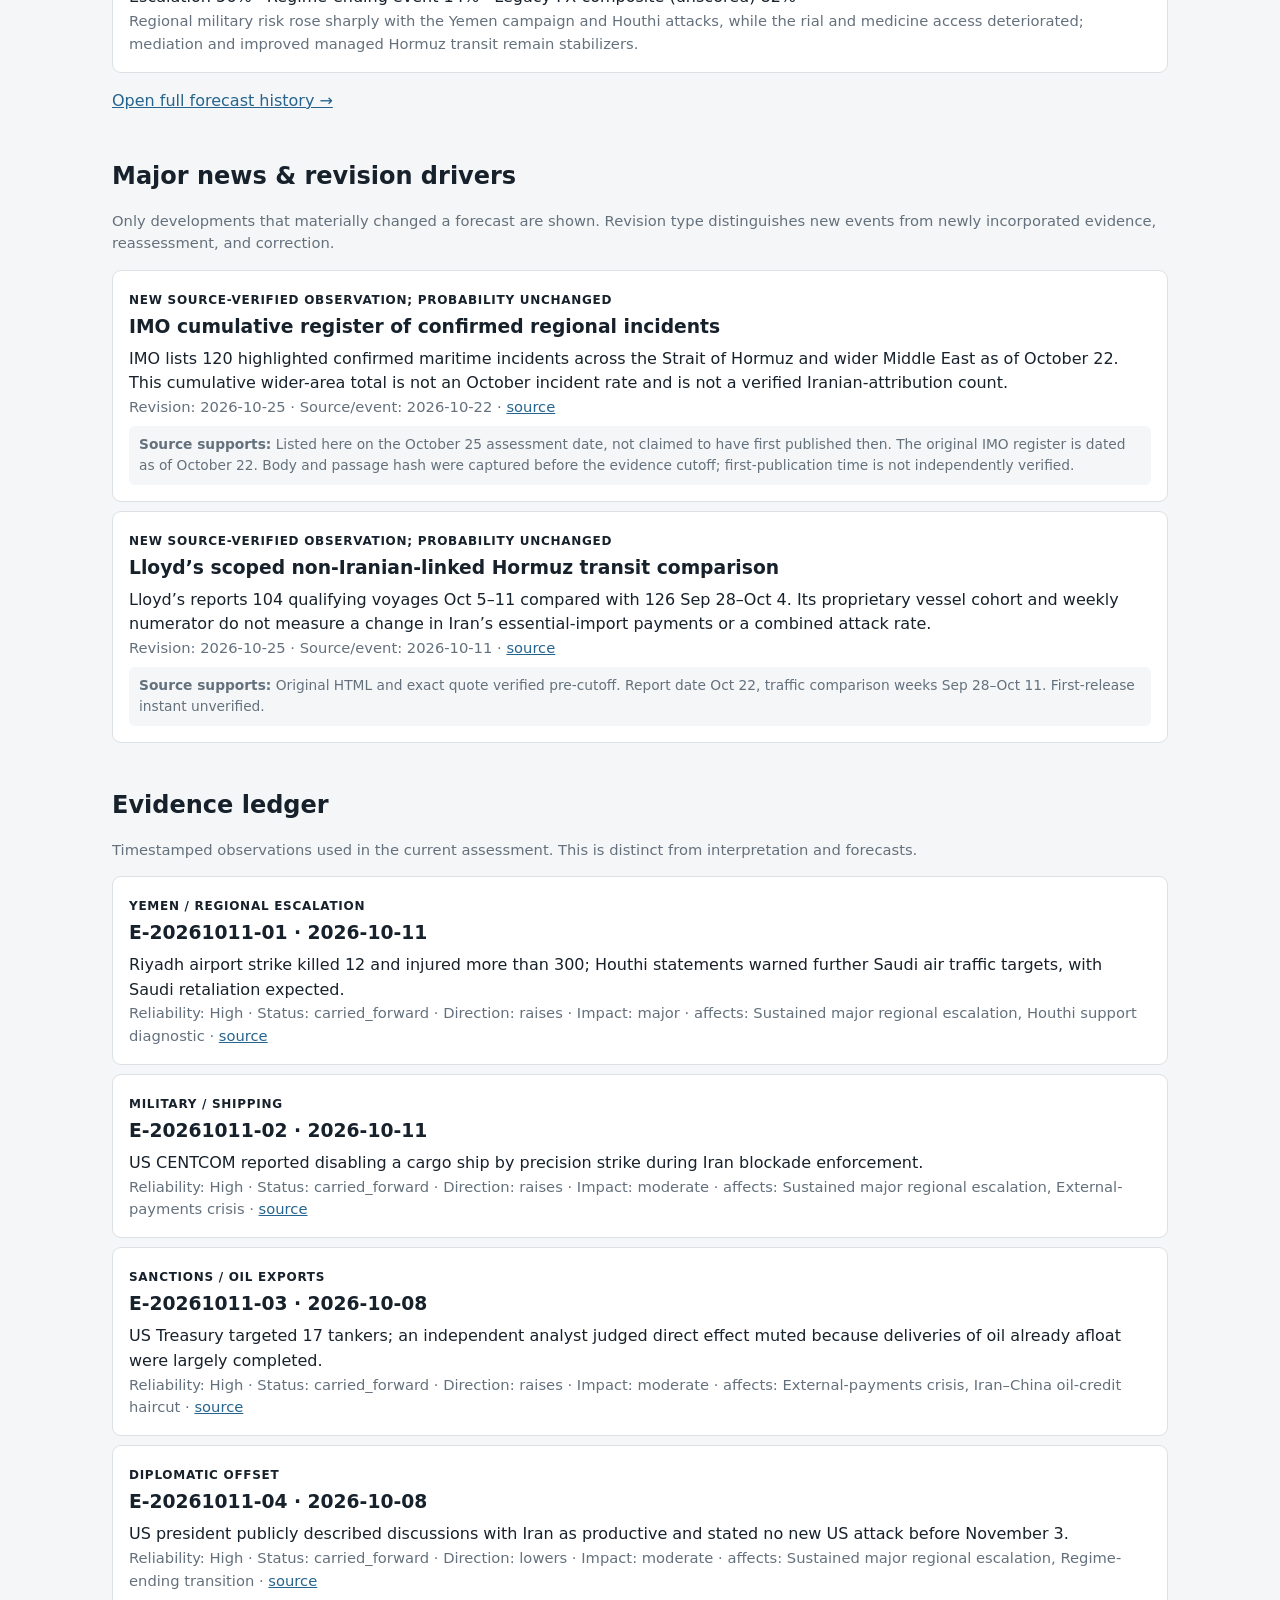
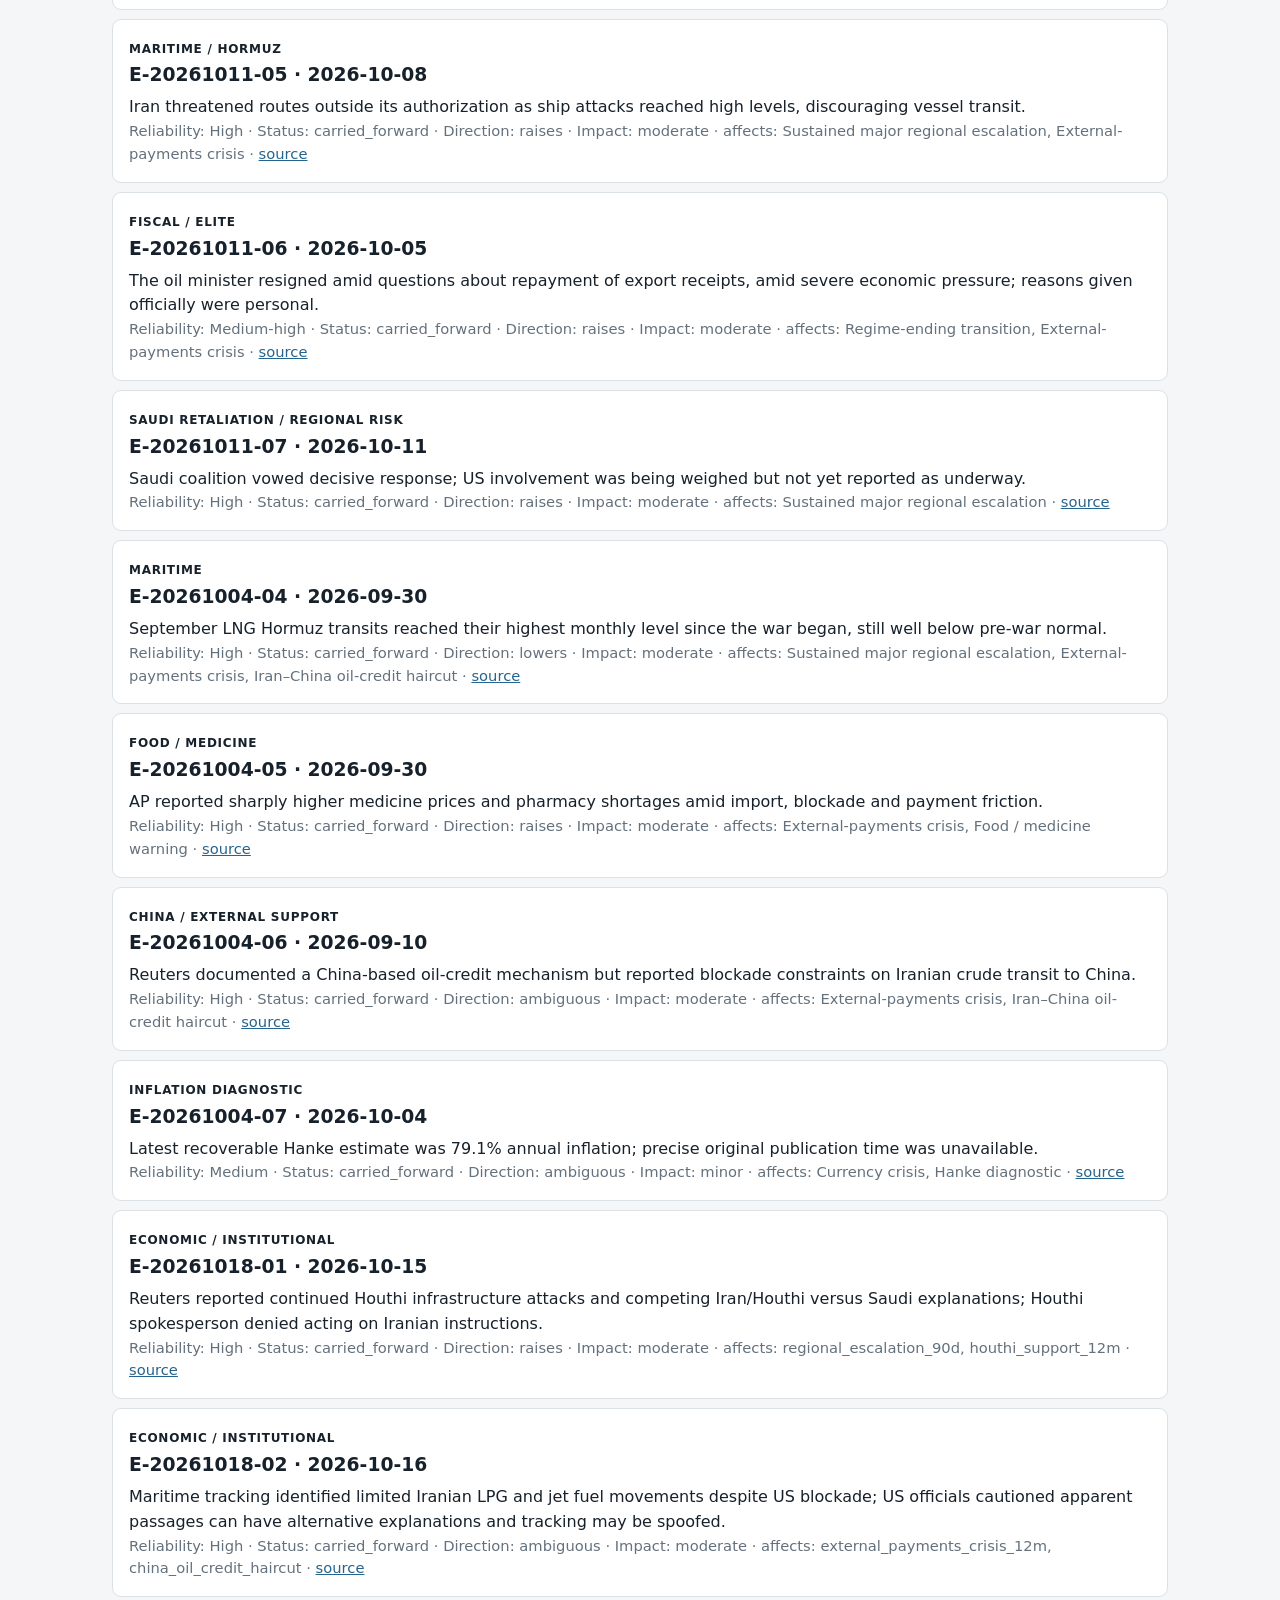
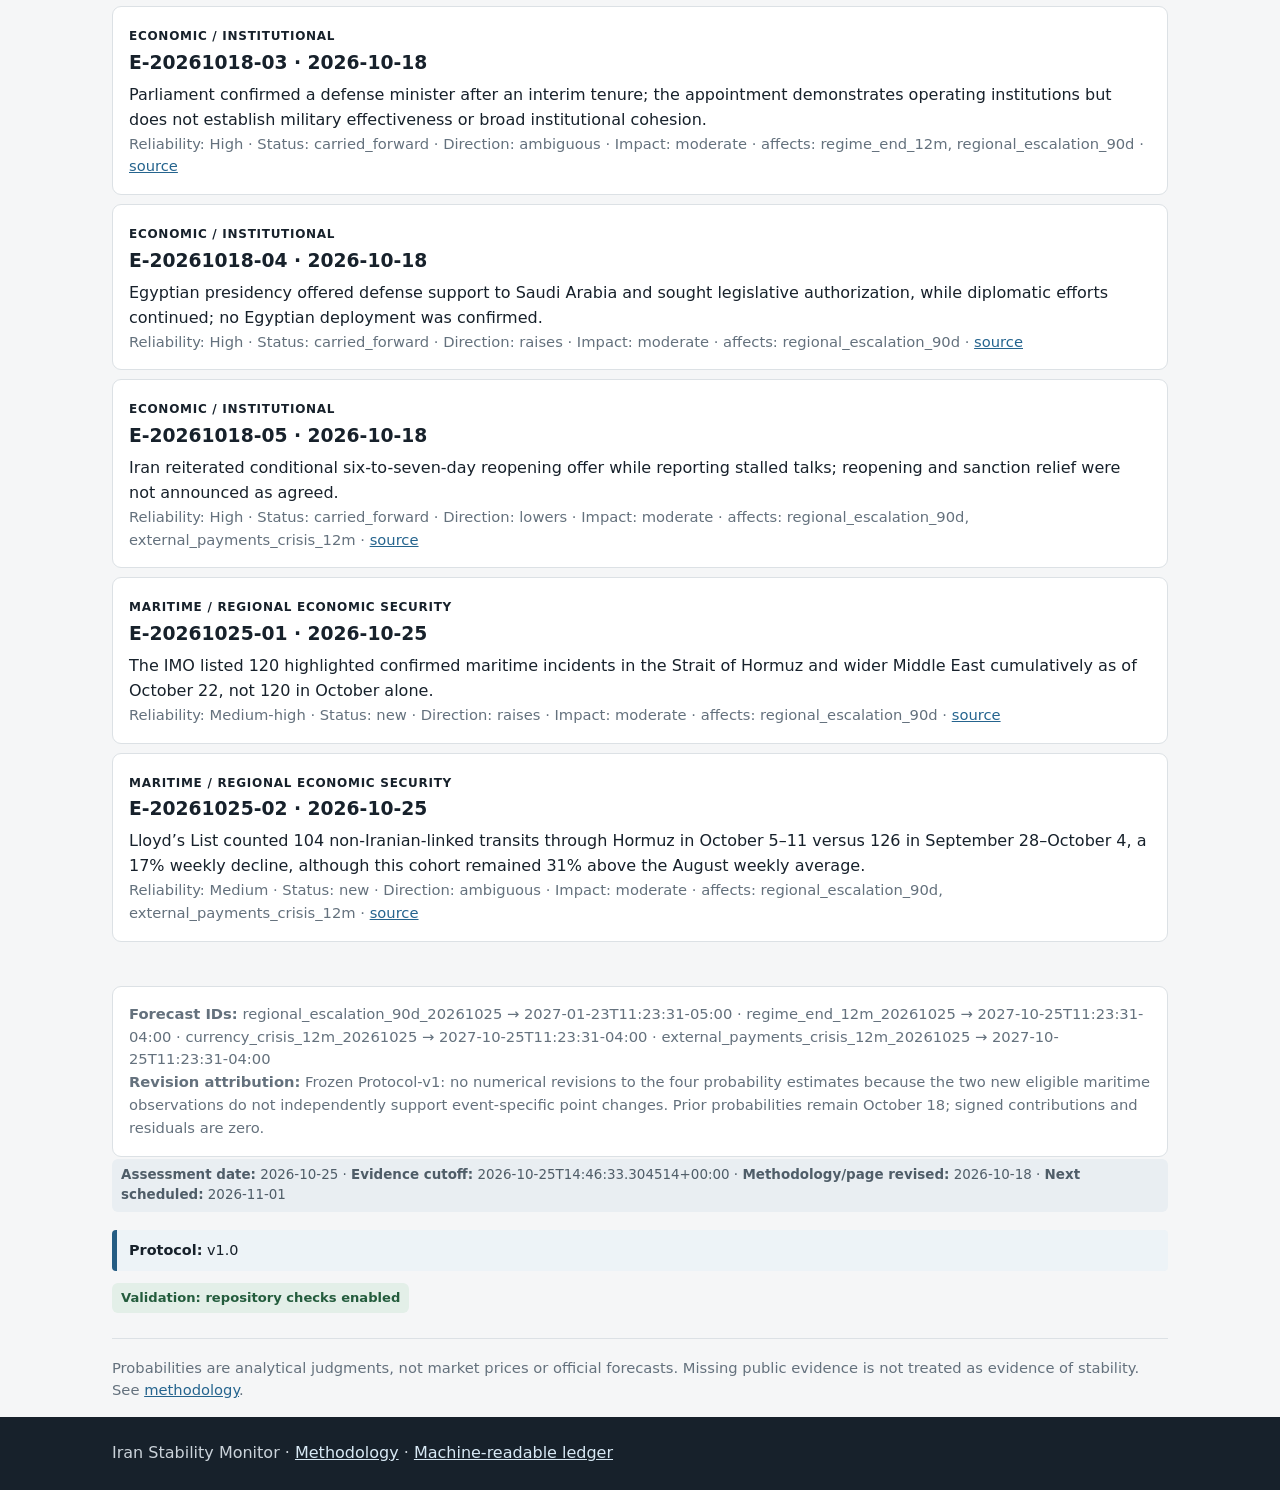
==== commit 48b09804: "Bust cached dashboard JavaScript for assessment date label" ====
--- a/index.html
+++ b/index.html
@@ -1 +1 @@
-<!doctype html><html lang="en"><head><meta charset="utf-8"><meta name="viewport" content="width=device-width,initial-scale=1"><title>Iran Stability Monitor</title><link rel="stylesheet" href="assets/style.css"></head><body><header><div class="wrap"><h1>Iran Stability Monitor</h1><p>A timestamped public forecasting record built from current public evidence.</p><nav><a href="#conditions">Current conditions</a><a href="#forecasts">Forecasts</a><a href="#warning">Early warning</a><a href="#drivers">Revision drivers</a><a href="#history">History</a><a href="special-reports.html">Special reports</a><a href="about.html">Methodology</a><a href="protocol-v1.html">Protocol v1</a></nav></div></header><main class="wrap"><section id="dashboard"><div id="revisionDate" class="revision-date"></div><div id="changed" class="changebox change-top"></div><div id="limitations" class="limitations"></div></section><section id="conditions"><h2>Current conditions</h2><p class="muted">Observed or inferred state today. These are not forecasts.</p><div id="conditionCards" class="cards"></div></section><section id="forecasts"><h2>Key forecasts</h2><p class="muted">Each probability has a stated event and exact deadline. <strong>Colors describe current pathway state; probabilities describe future-event likelihood.</strong> They measure different things. Protocol v1 is newly prospective and does not yet have a substantial resolved track record.</p><div id="forecastCards" class="cards"></div><div id="forecastTriggers"></div><h3>30–90 day regional scenarios</h3><div id="regionalNote" class="small"></div><div id="regional"></div><h3>12-month political indicators</h3><div id="politicalNote" class="small"></div><div id="political"></div><div id="binaryPolitical"></div></section><section id="warning"><h2>Early-warning system</h2><p class="muted">Colors represent distance from a defined failure threshold, not whether conditions are simply good or bad. Direction is shown separately. Gray means public evidence is insufficient.</p><div class="legend"><span class="green-dot">● Normal</span><span class="yellow-dot">● Watch</span><span class="orange-dot">● Warning</span><span class="red-dot">● Critical</span><span class="gray-dot">● Insufficient data</span></div><div id="warningGrid" class="warning"></div></section><section><h2>Threshold chains</h2><p class="muted">The site tracks progression through mechanisms that can turn stress into systemic failure.</p><div id="chains"></div></section><section><h2>Key stabilizers & absent warning signs</h2><p class="muted">Absence is shown only where observation coverage is adequate; unknowns are not treated as reassuring.</p><div id="absence" class="warning"></div></section><section><h2>Original indicators</h2><div class="twocol"><div><h3>Iran–China oil-credit haircut</h3><div id="haircut"></div><div id="haircutMethod"></div></div><div><h3>Iran→Houthi support sustainability</h3><div id="houthi"></div><div id="houthiDetail"></div></div></div></section><section id="corrections"><h2>Corrections</h2><div id="correctionLedger"></div></section><section id="history"><h2>Forecast ledger</h2><p class="muted">Published estimates remain archived rather than being silently overwritten.</p><h3>Forecast probabilities</h3><p class="small">Horizontal axis: assessment date (YYYY-MM-DD).</p><div class="chartbox"><canvas id="chart" width="900" height="300" role="img" aria-label="Forecast probability history by assessment date"></canvas></div><h3>Iran–China oil-credit haircut</h3><p class="small">Horizontal axis: assessment date (YYYY-MM-DD).</p><div class="chartbox"><canvas id="haircutChart" width="900" height="240" role="img" aria-label="Iran–China oil-credit haircut history by assessment date"></canvas></div><div id="archive"></div><p><a href="history.html">Open full forecast history →</a></p></section><section id="drivers"><h2>Major news & revision drivers</h2><p class="muted">Only developments that materially changed a forecast are shown. Revision type distinguishes new events from newly incorporated evidence, reassessment, and correction.</p><div id="news"></div></section><section id="evidence"><h2>Evidence ledger</h2><p class="muted">Timestamped observations used in the current assessment. This is distinct from interpretation and forecasts.</p><div id="evidenceLedger"></div></section><div id="forecastAudit" class="bottom-forecast-audit"></div><div class="bottom-status"><div id="freshness" class="freshness"></div><div id="protocolStatus" class="protocol-status"></div><div id="validationStatus" class="validation-status">Validation: repository checks enabled</div></div><p class="note">Probabilities are analytical judgments, not market prices or official forecasts. Missing public evidence is not treated as evidence of stability. See <a href="about.html">methodology</a>.</p></main><footer><div class="wrap">Iran Stability Monitor · <a href="about.html">Methodology</a> · <a href="data/history.json">Machine-readable ledger</a></div></footer><script src="assets/app.js"></script></body></html>+<!doctype html><html lang="en"><head><meta charset="utf-8"><meta name="viewport" content="width=device-width,initial-scale=1"><title>Iran Stability Monitor</title><link rel="stylesheet" href="assets/style.css"></head><body><header><div class="wrap"><h1>Iran Stability Monitor</h1><p>A timestamped public forecasting record built from current public evidence.</p><nav><a href="#conditions">Current conditions</a><a href="#forecasts">Forecasts</a><a href="#warning">Early warning</a><a href="#drivers">Revision drivers</a><a href="#history">History</a><a href="special-reports.html">Special reports</a><a href="about.html">Methodology</a><a href="protocol-v1.html">Protocol v1</a></nav></div></header><main class="wrap"><section id="dashboard"><div id="revisionDate" class="revision-date"></div><div id="changed" class="changebox change-top"></div><div id="limitations" class="limitations"></div></section><section id="conditions"><h2>Current conditions</h2><p class="muted">Observed or inferred state today. These are not forecasts.</p><div id="conditionCards" class="cards"></div></section><section id="forecasts"><h2>Key forecasts</h2><p class="muted">Each probability has a stated event and exact deadline. <strong>Colors describe current pathway state; probabilities describe future-event likelihood.</strong> They measure different things. Protocol v1 is newly prospective and does not yet have a substantial resolved track record.</p><div id="forecastCards" class="cards"></div><div id="forecastTriggers"></div><h3>30–90 day regional scenarios</h3><div id="regionalNote" class="small"></div><div id="regional"></div><h3>12-month political indicators</h3><div id="politicalNote" class="small"></div><div id="political"></div><div id="binaryPolitical"></div></section><section id="warning"><h2>Early-warning system</h2><p class="muted">Colors represent distance from a defined failure threshold, not whether conditions are simply good or bad. Direction is shown separately. Gray means public evidence is insufficient.</p><div class="legend"><span class="green-dot">● Normal</span><span class="yellow-dot">● Watch</span><span class="orange-dot">● Warning</span><span class="red-dot">● Critical</span><span class="gray-dot">● Insufficient data</span></div><div id="warningGrid" class="warning"></div></section><section><h2>Threshold chains</h2><p class="muted">The site tracks progression through mechanisms that can turn stress into systemic failure.</p><div id="chains"></div></section><section><h2>Key stabilizers & absent warning signs</h2><p class="muted">Absence is shown only where observation coverage is adequate; unknowns are not treated as reassuring.</p><div id="absence" class="warning"></div></section><section><h2>Original indicators</h2><div class="twocol"><div><h3>Iran–China oil-credit haircut</h3><div id="haircut"></div><div id="haircutMethod"></div></div><div><h3>Iran→Houthi support sustainability</h3><div id="houthi"></div><div id="houthiDetail"></div></div></div></section><section id="corrections"><h2>Corrections</h2><div id="correctionLedger"></div></section><section id="history"><h2>Forecast ledger</h2><p class="muted">Published estimates remain archived rather than being silently overwritten.</p><h3>Forecast probabilities</h3><p class="small">Horizontal axis: assessment date (YYYY-MM-DD).</p><div class="chartbox"><canvas id="chart" width="900" height="300" role="img" aria-label="Forecast probability history by assessment date"></canvas></div><h3>Iran–China oil-credit haircut</h3><p class="small">Horizontal axis: assessment date (YYYY-MM-DD).</p><div class="chartbox"><canvas id="haircutChart" width="900" height="240" role="img" aria-label="Iran–China oil-credit haircut history by assessment date"></canvas></div><div id="archive"></div><p><a href="history.html">Open full forecast history →</a></p></section><section id="drivers"><h2>Major news & revision drivers</h2><p class="muted">Only developments that materially changed a forecast are shown. Revision type distinguishes new events from newly incorporated evidence, reassessment, and correction.</p><div id="news"></div></section><section id="evidence"><h2>Evidence ledger</h2><p class="muted">Timestamped observations used in the current assessment. This is distinct from interpretation and forecasts.</p><div id="evidenceLedger"></div></section><div id="forecastAudit" class="bottom-forecast-audit"></div><div class="bottom-status"><div id="freshness" class="freshness"></div><div id="protocolStatus" class="protocol-status"></div><div id="validationStatus" class="validation-status">Validation: repository checks enabled</div></div><p class="note">Probabilities are analytical judgments, not market prices or official forecasts. Missing public evidence is not treated as evidence of stability. See <a href="about.html">methodology</a>.</p></main><footer><div class="wrap">Iran Stability Monitor · <a href="about.html">Methodology</a> · <a href="data/history.json">Machine-readable ledger</a></div></footer><script src="assets/app.js?v=953314d55d7e"></script></body></html>
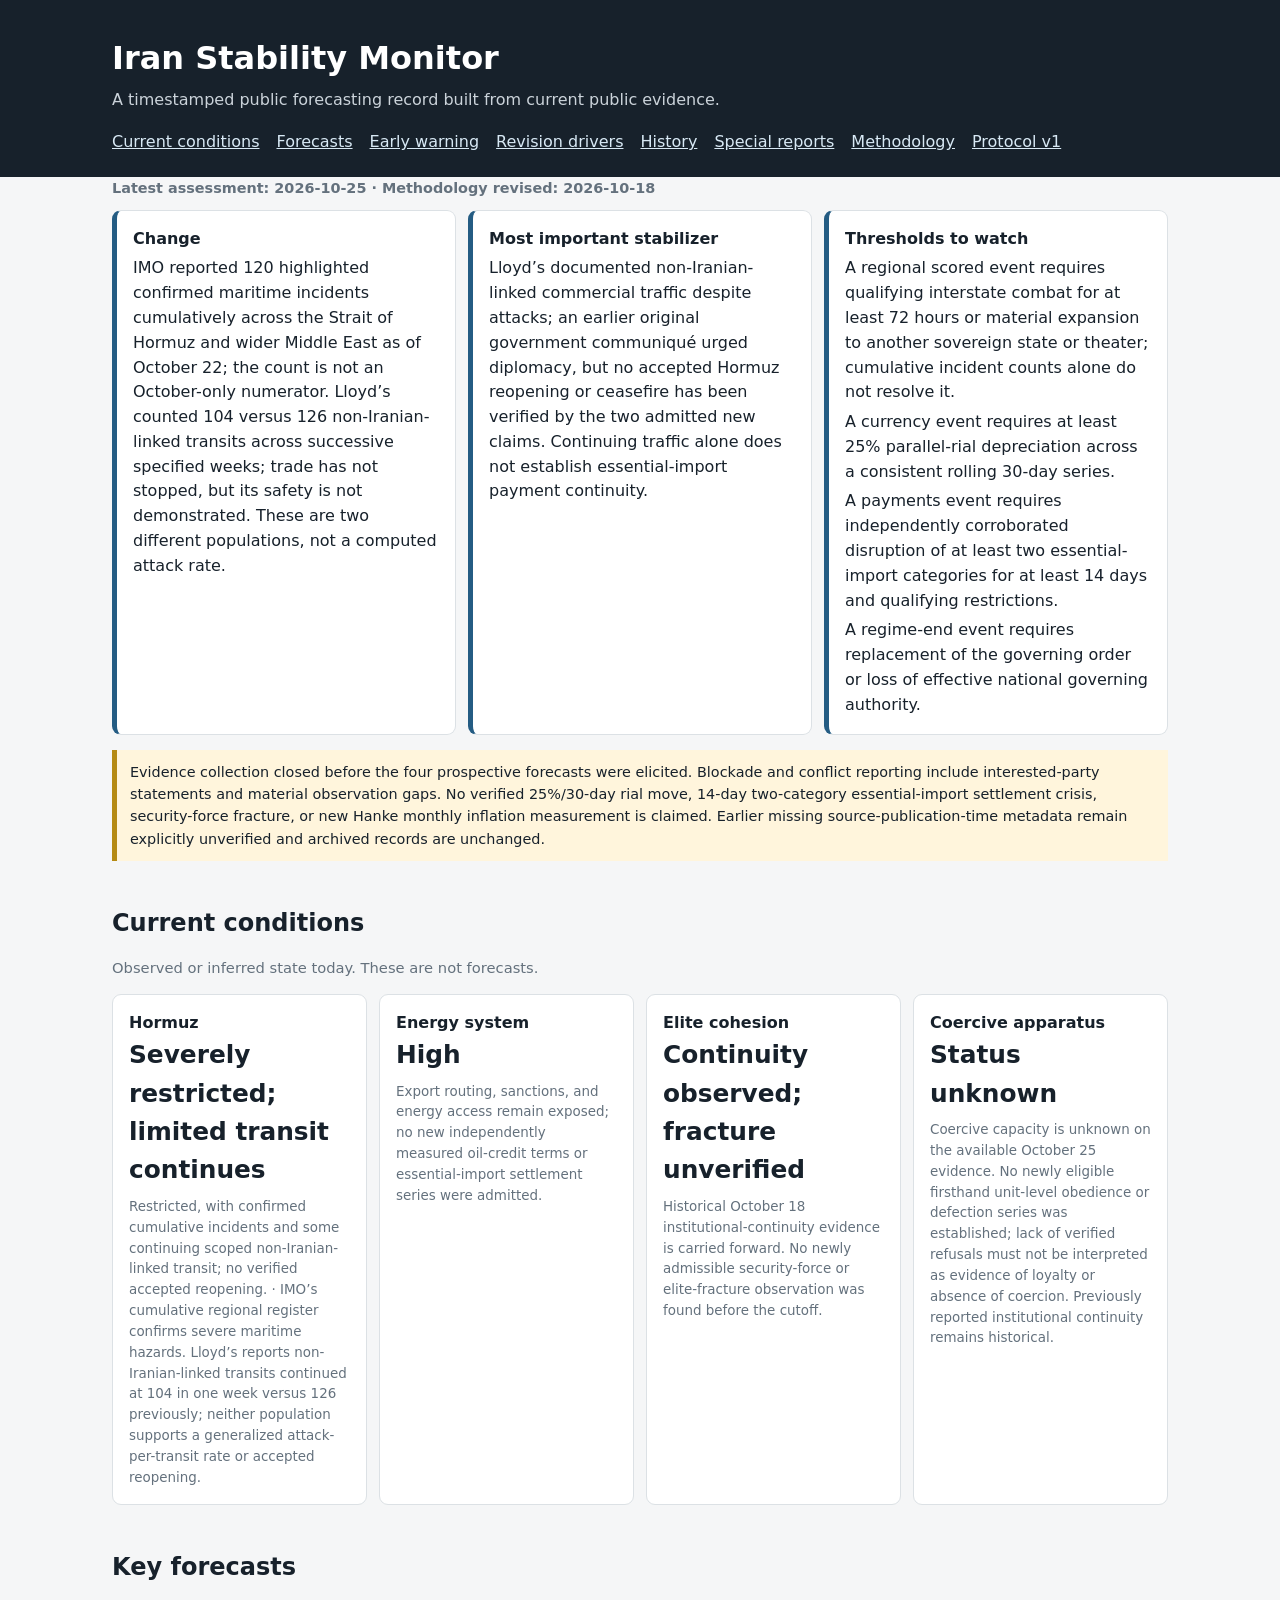
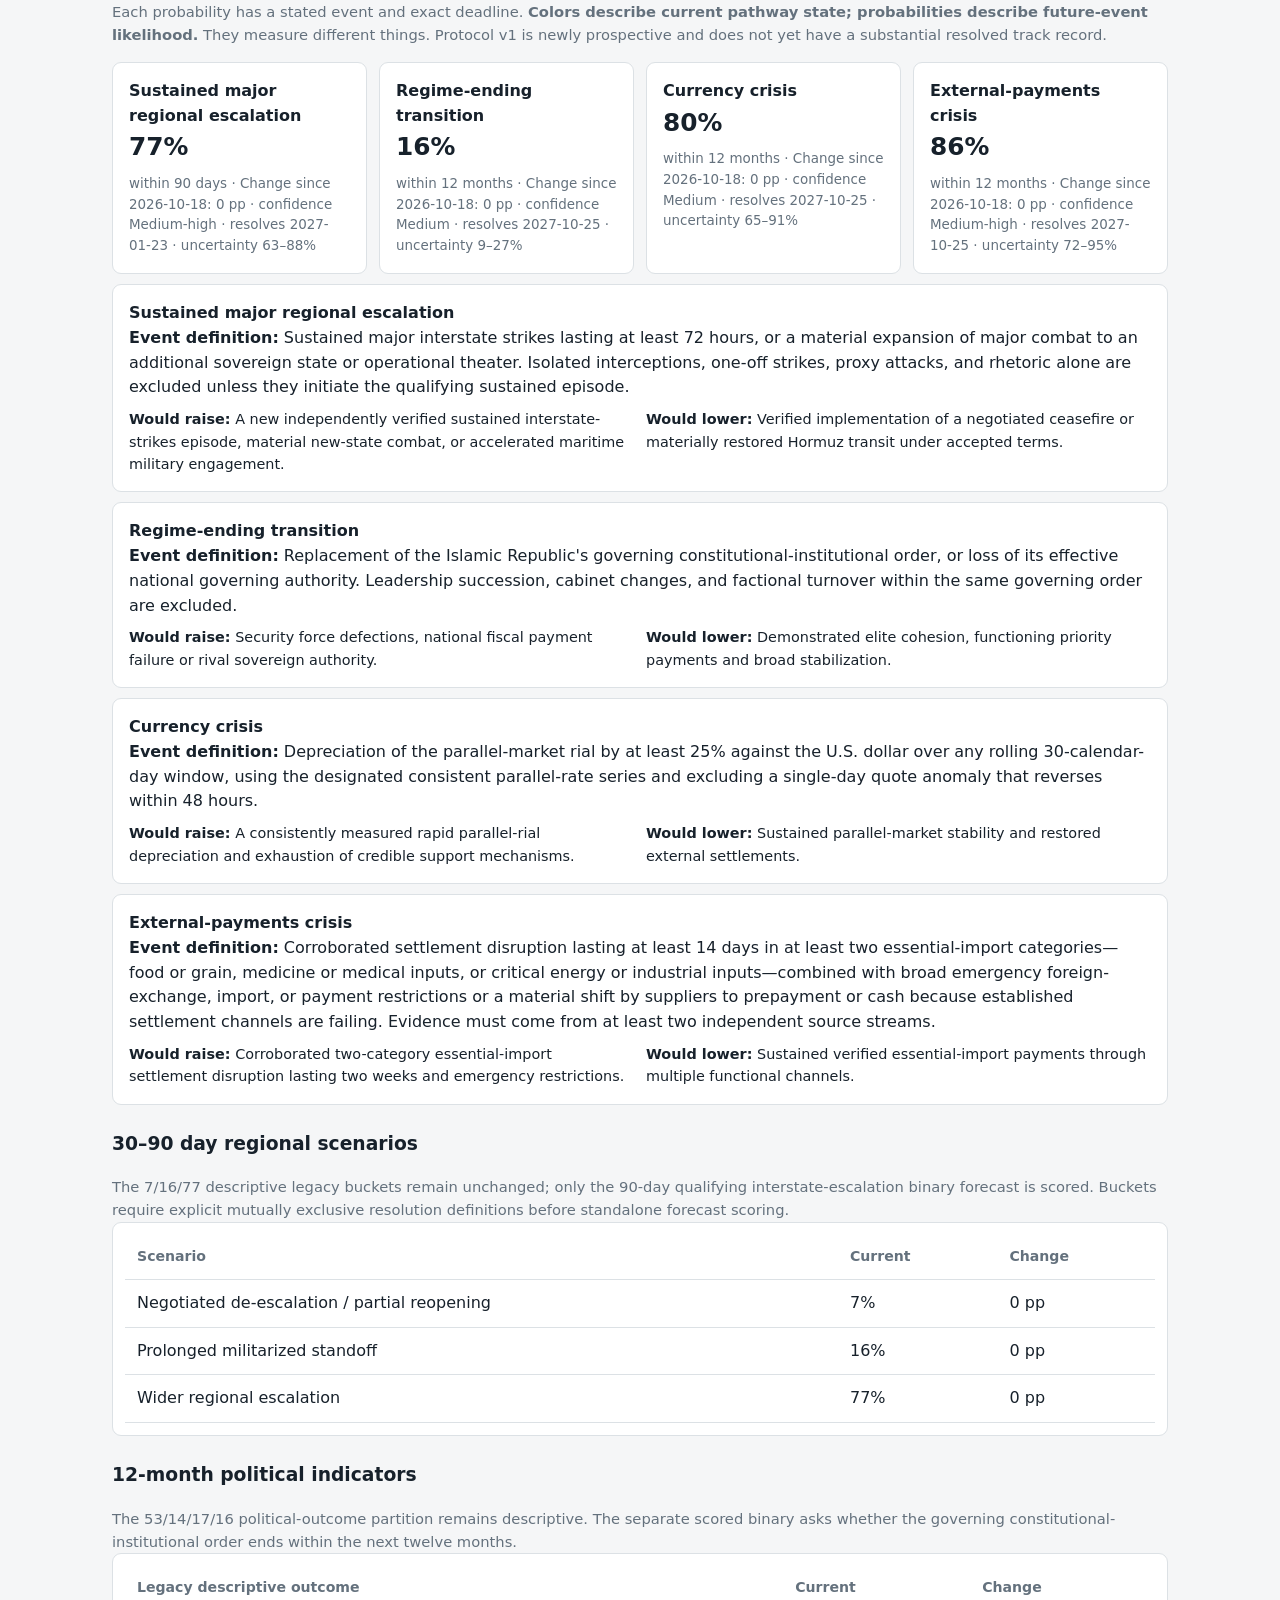
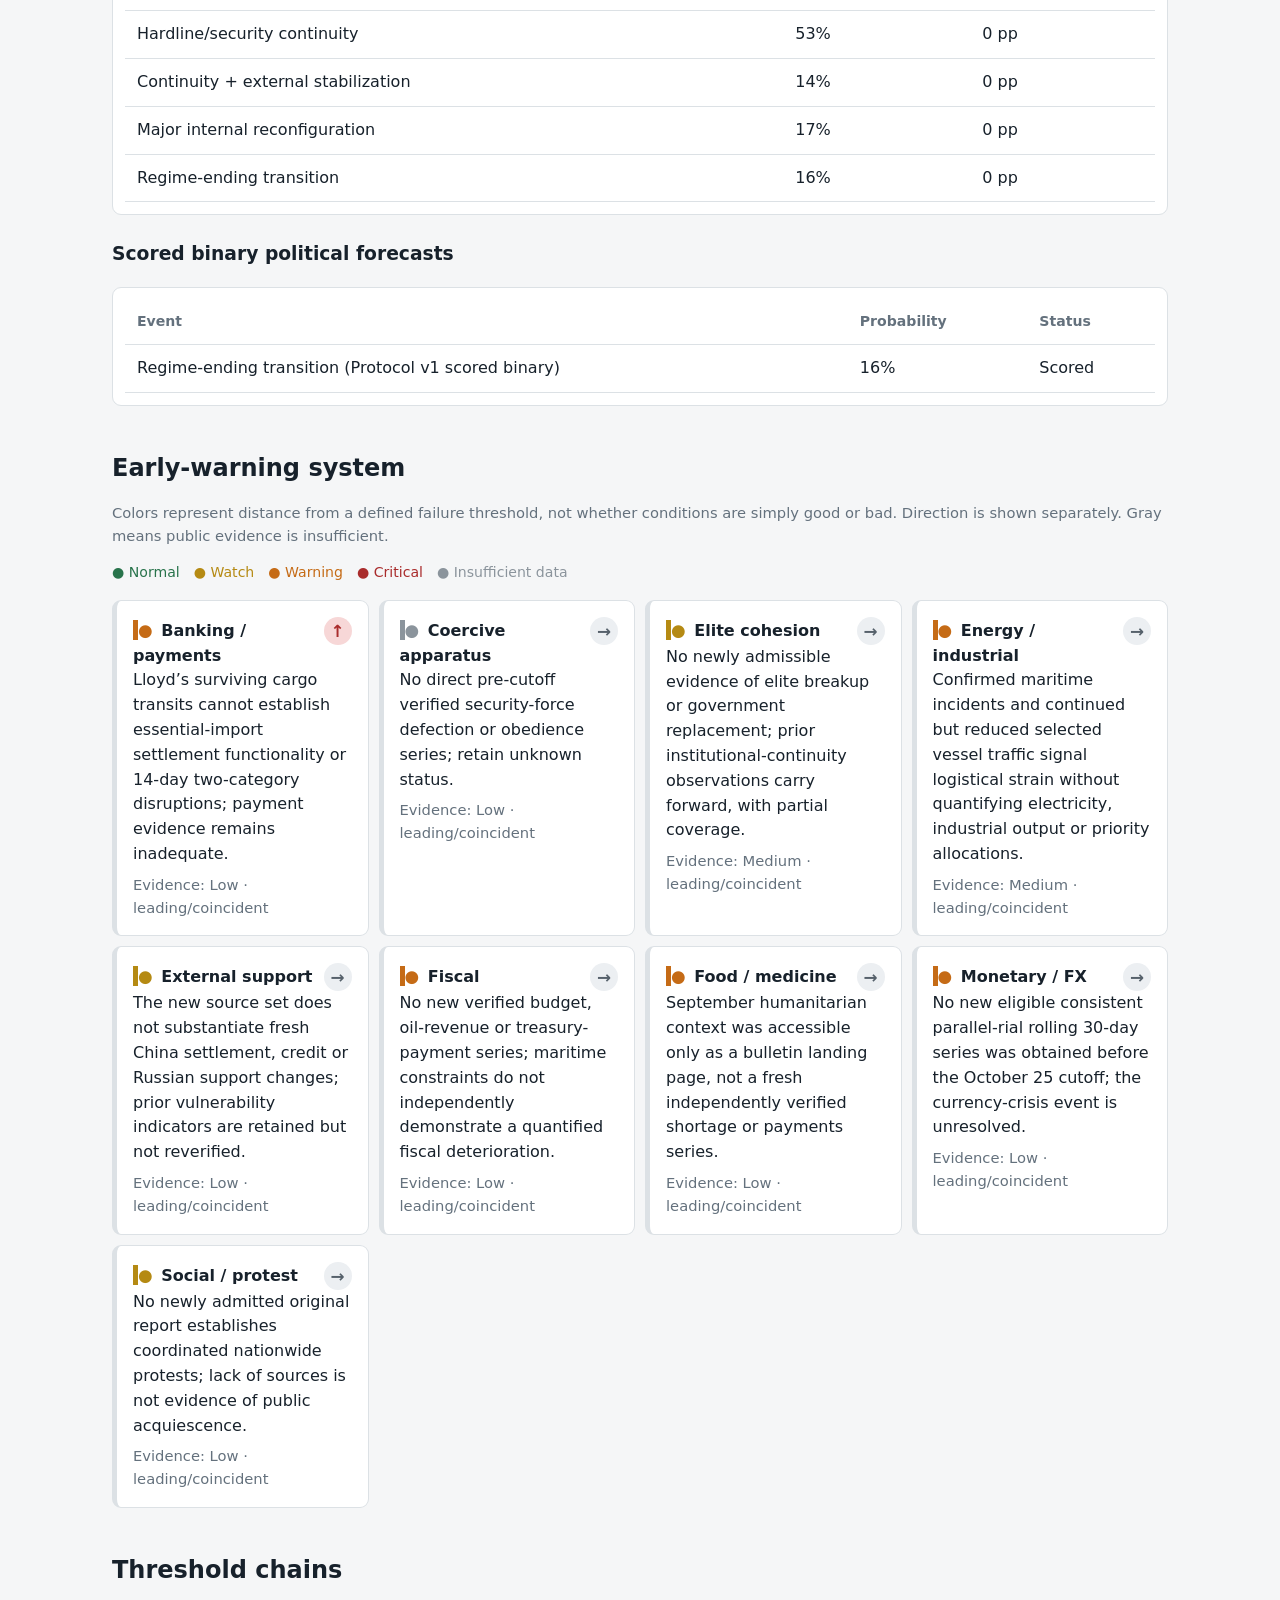
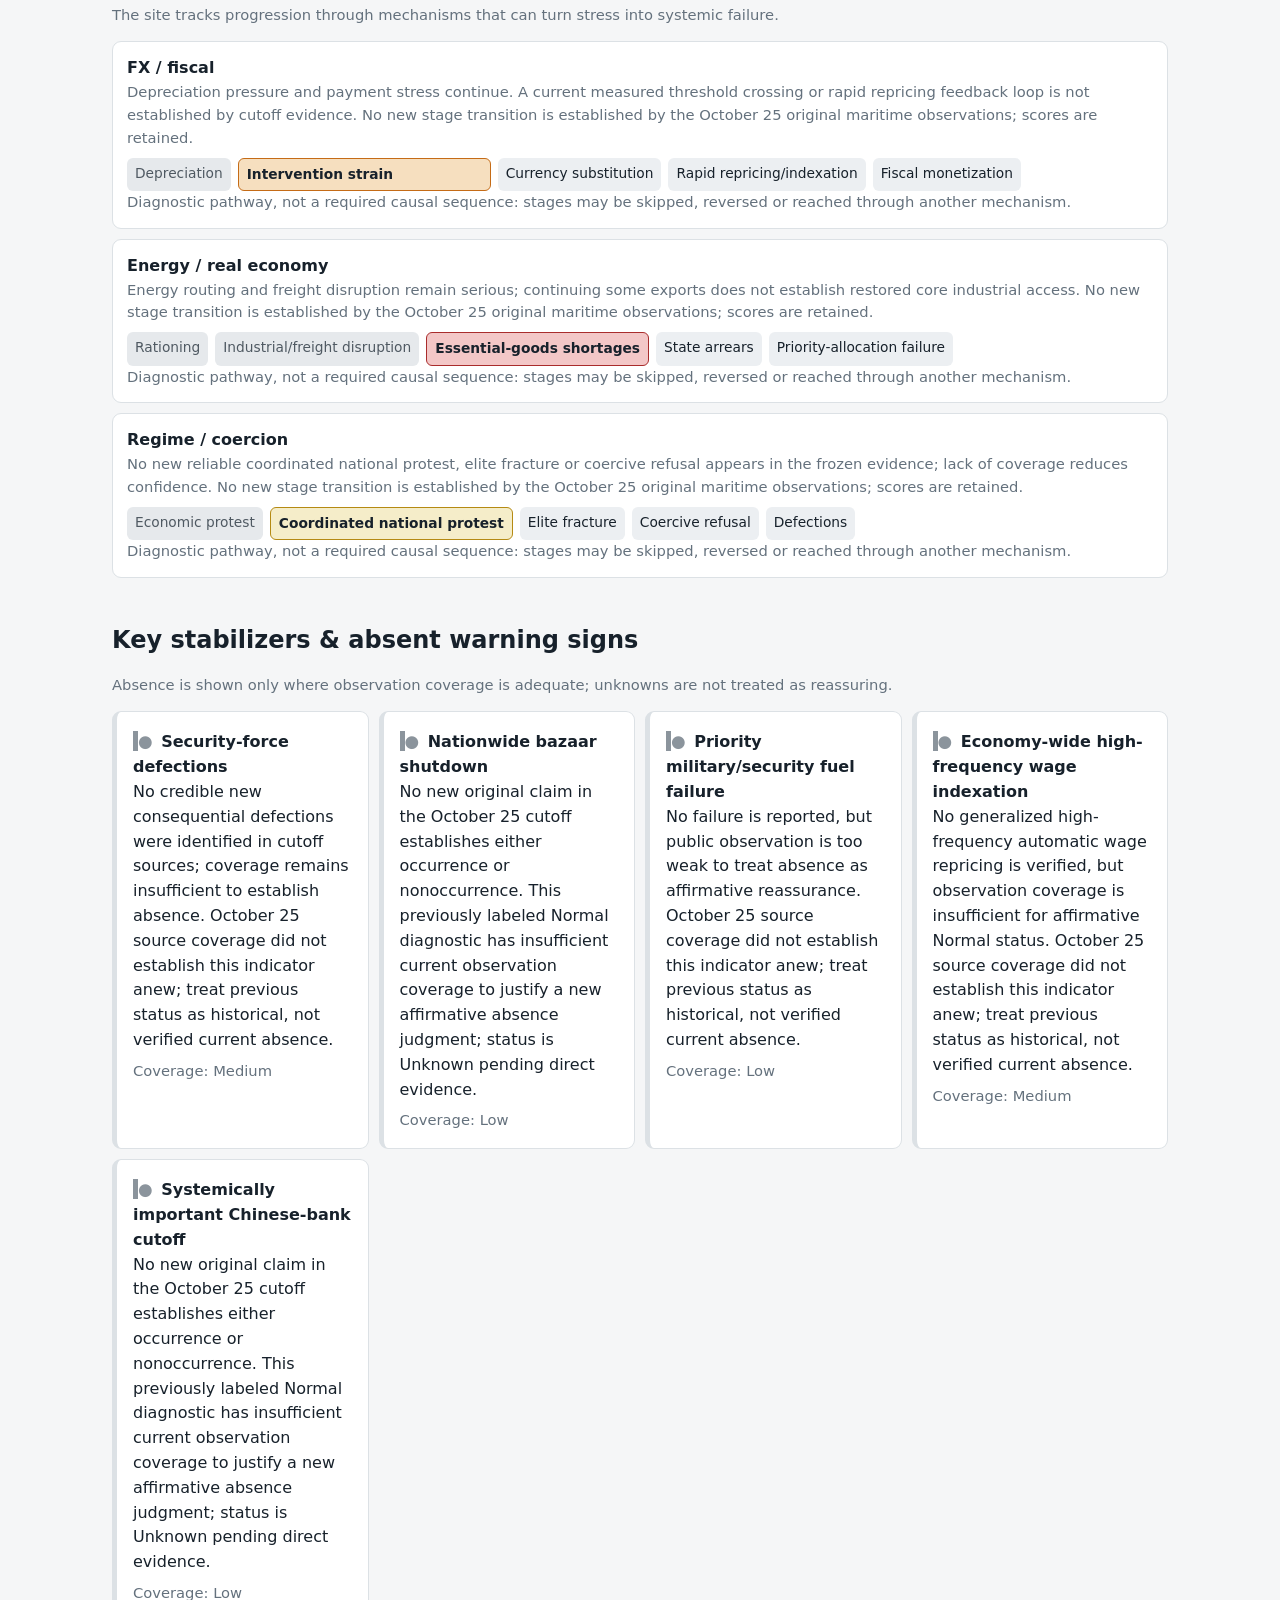
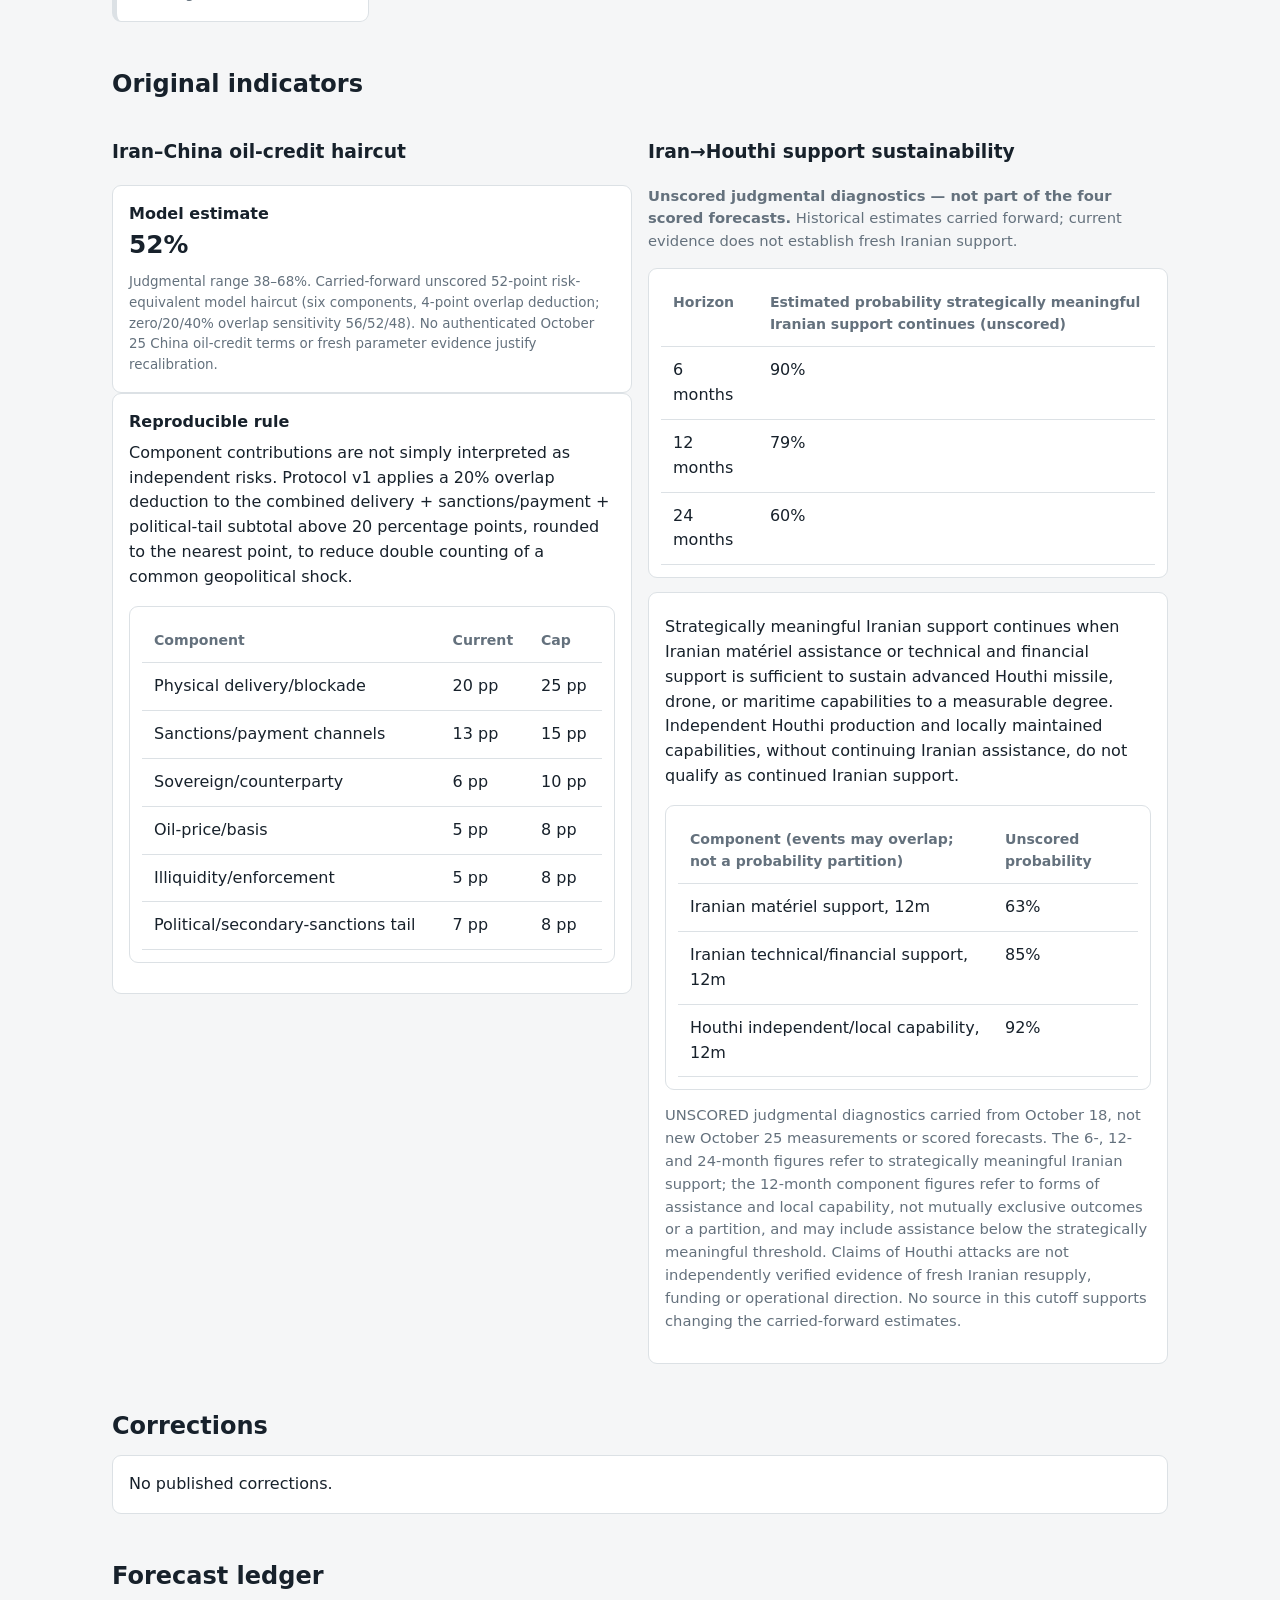
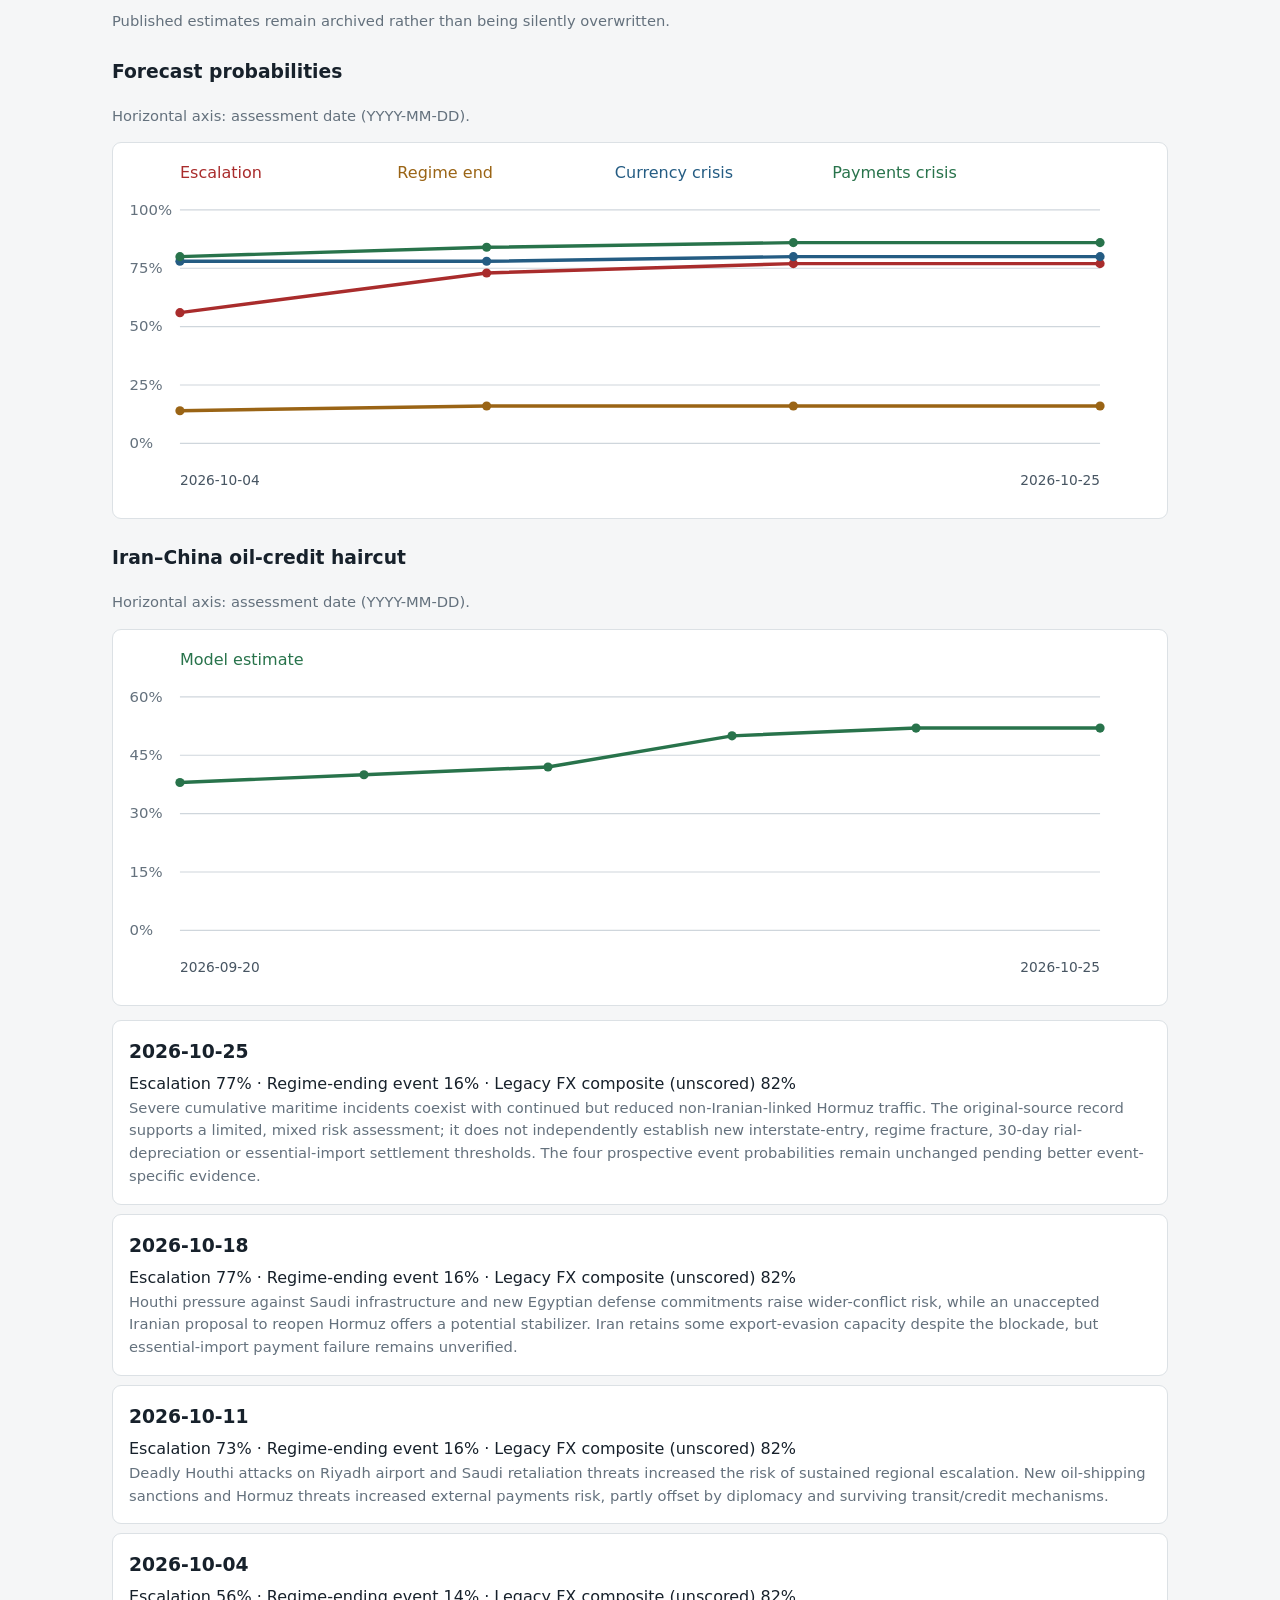
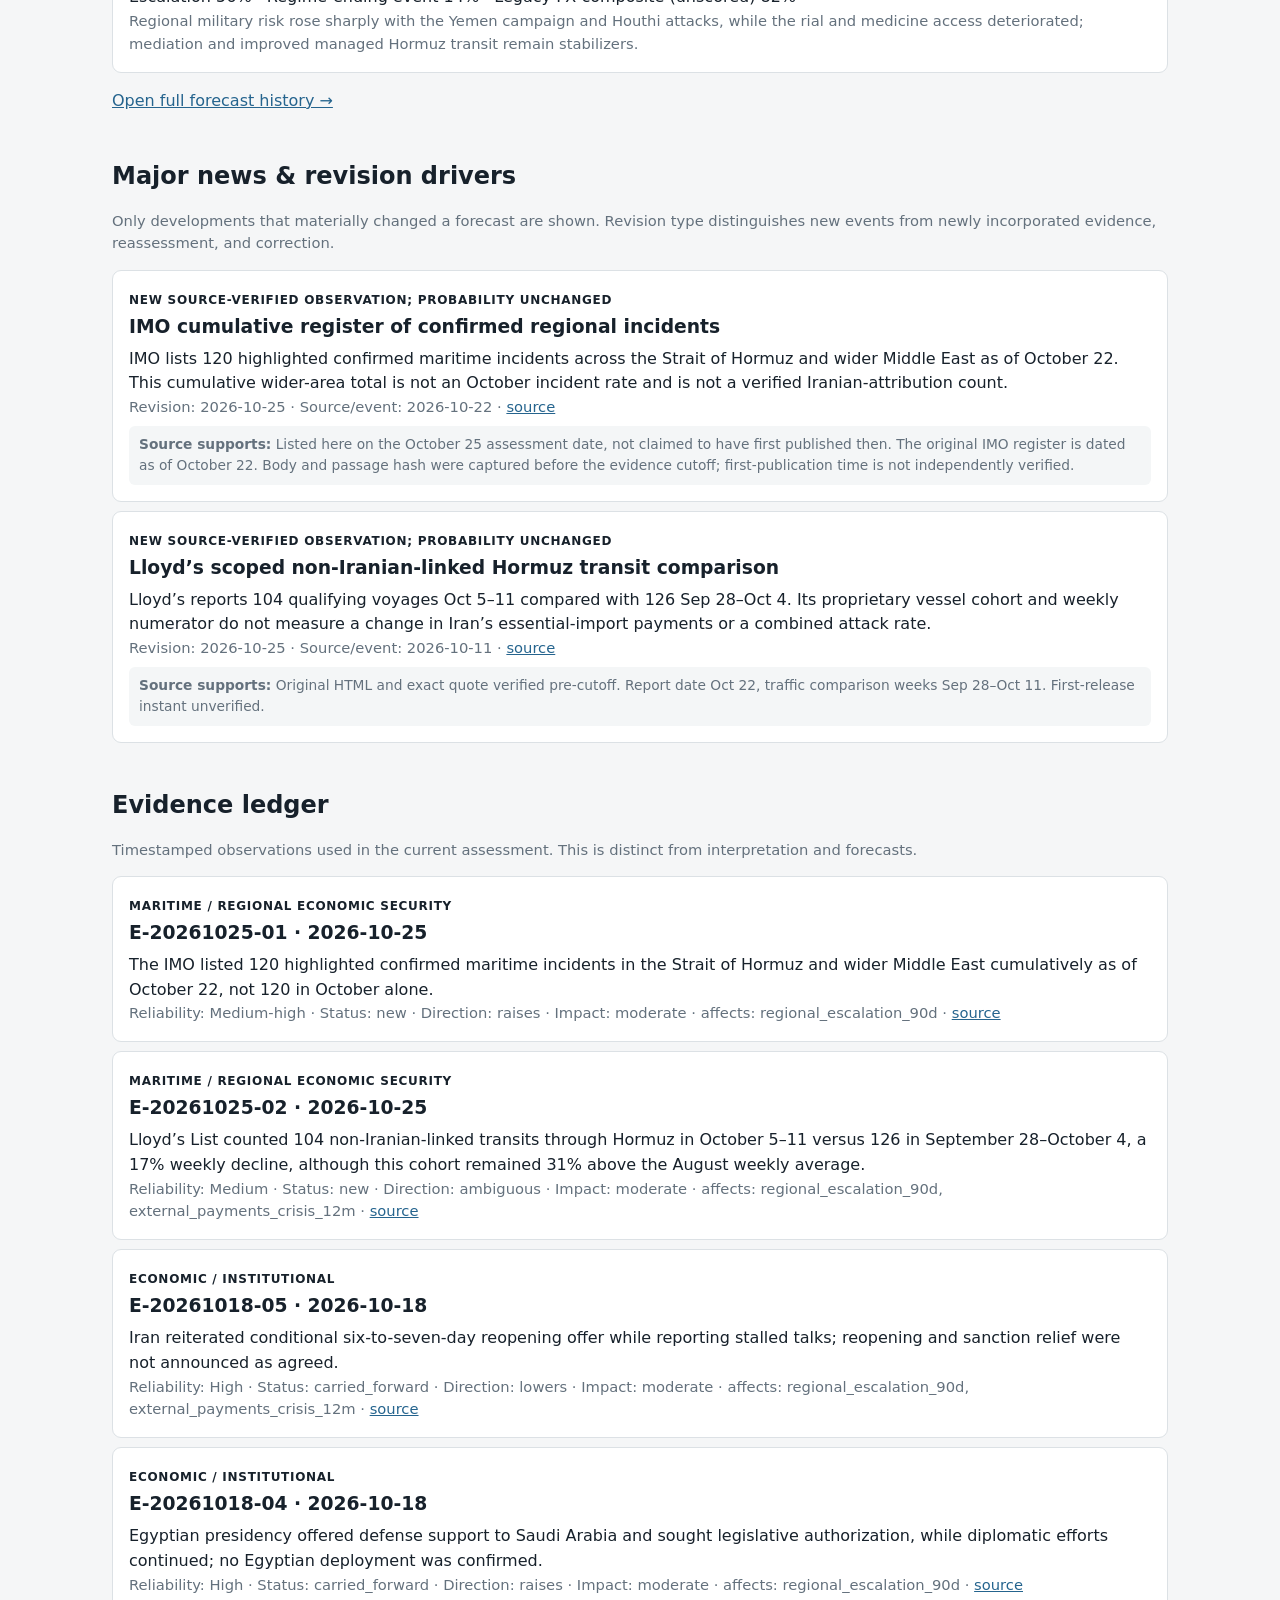
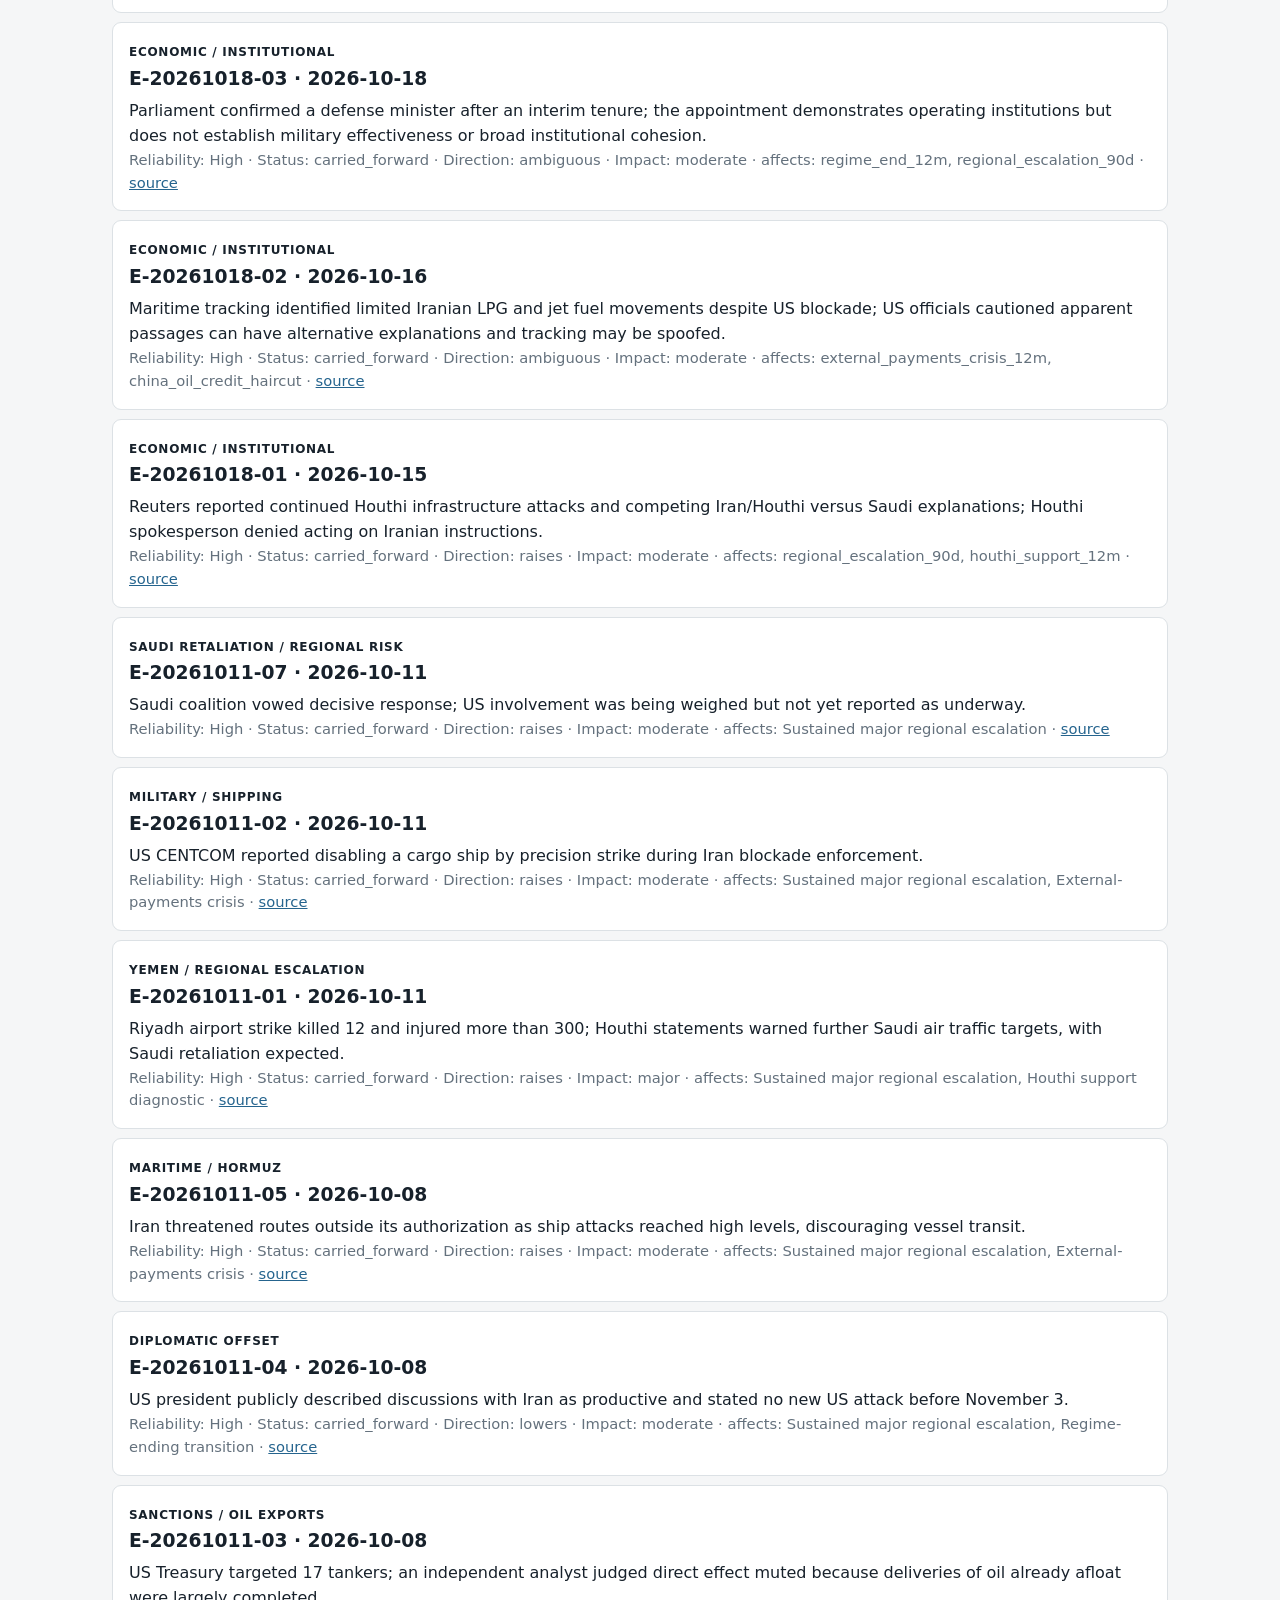
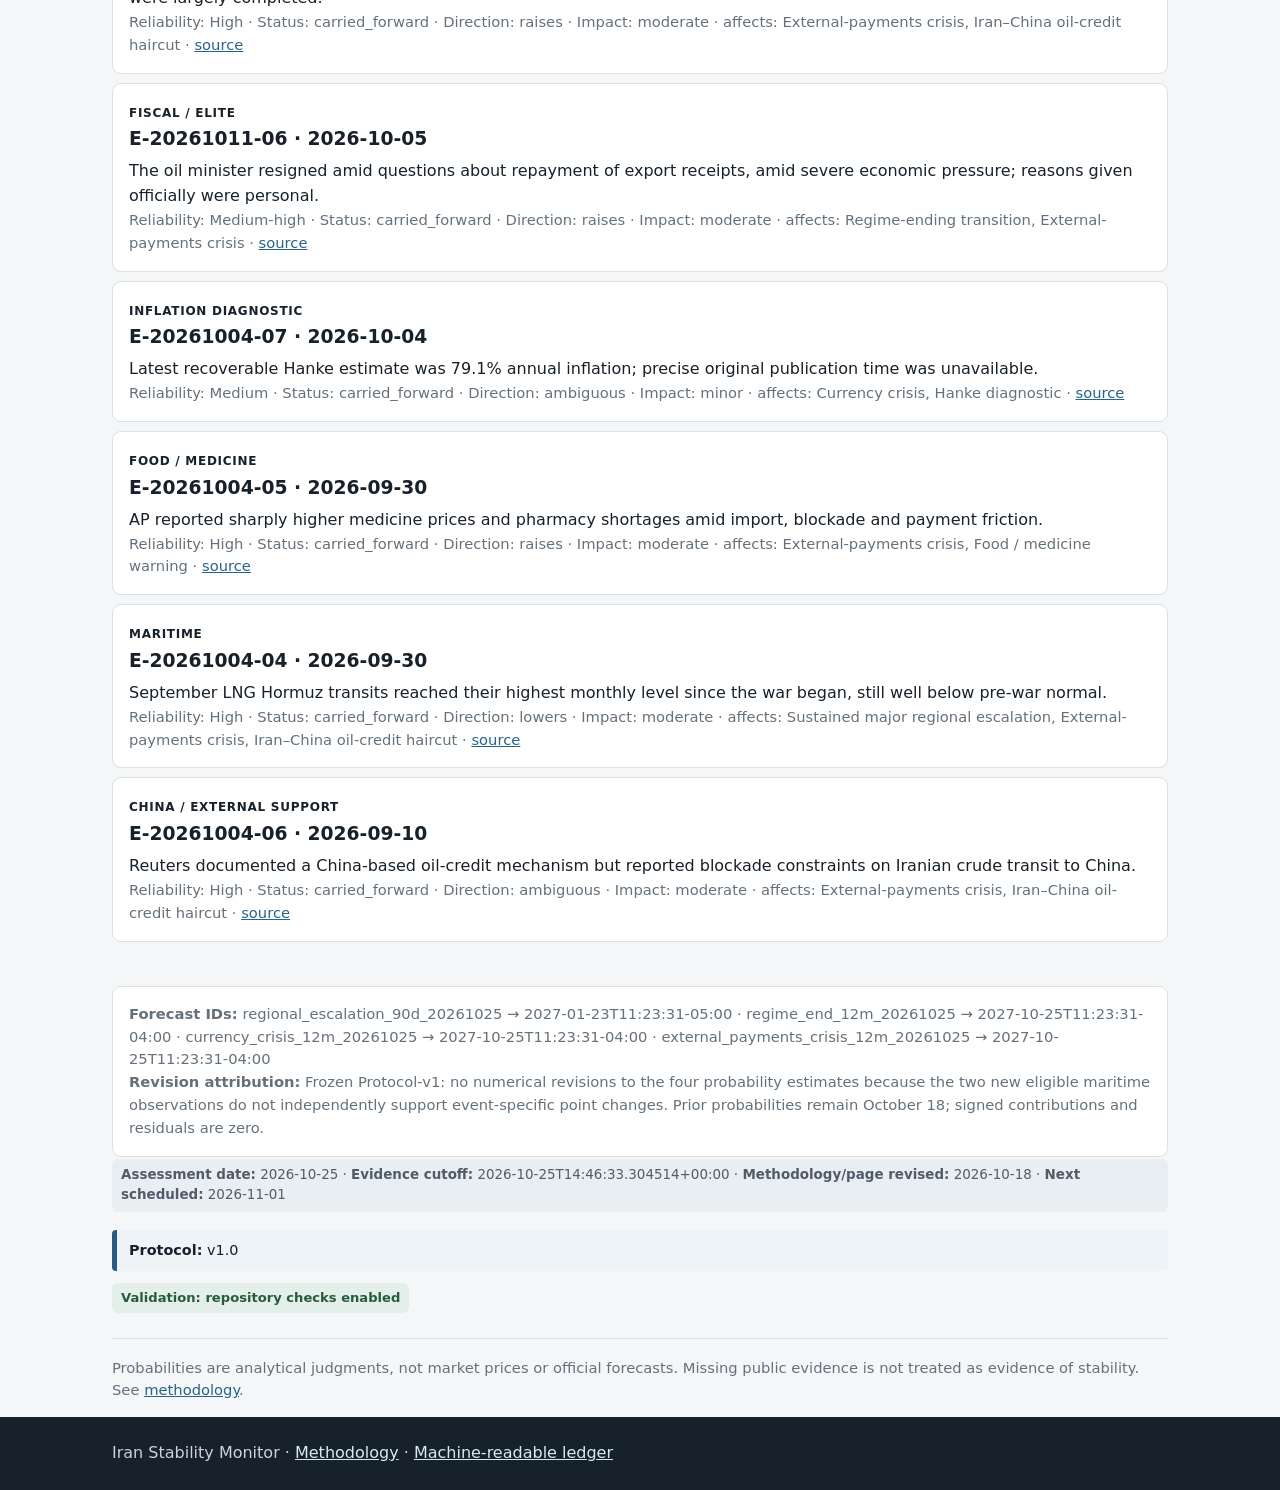
==== commit 3b54f21e: "Refresh dashboard script cache for chronological evidence ledger" ====
--- a/index.html
+++ b/index.html
@@ -1 +1 @@
-<!doctype html><html lang="en"><head><meta charset="utf-8"><meta name="viewport" content="width=device-width,initial-scale=1"><title>Iran Stability Monitor</title><link rel="stylesheet" href="assets/style.css"></head><body><header><div class="wrap"><h1>Iran Stability Monitor</h1><p>A timestamped public forecasting record built from current public evidence.</p><nav><a href="#conditions">Current conditions</a><a href="#forecasts">Forecasts</a><a href="#warning">Early warning</a><a href="#drivers">Revision drivers</a><a href="#history">History</a><a href="special-reports.html">Special reports</a><a href="about.html">Methodology</a><a href="protocol-v1.html">Protocol v1</a></nav></div></header><main class="wrap"><section id="dashboard"><div id="revisionDate" class="revision-date"></div><div id="changed" class="changebox change-top"></div><div id="limitations" class="limitations"></div></section><section id="conditions"><h2>Current conditions</h2><p class="muted">Observed or inferred state today. These are not forecasts.</p><div id="conditionCards" class="cards"></div></section><section id="forecasts"><h2>Key forecasts</h2><p class="muted">Each probability has a stated event and exact deadline. <strong>Colors describe current pathway state; probabilities describe future-event likelihood.</strong> They measure different things. Protocol v1 is newly prospective and does not yet have a substantial resolved track record.</p><div id="forecastCards" class="cards"></div><div id="forecastTriggers"></div><h3>30–90 day regional scenarios</h3><div id="regionalNote" class="small"></div><div id="regional"></div><h3>12-month political indicators</h3><div id="politicalNote" class="small"></div><div id="political"></div><div id="binaryPolitical"></div></section><section id="warning"><h2>Early-warning system</h2><p class="muted">Colors represent distance from a defined failure threshold, not whether conditions are simply good or bad. Direction is shown separately. Gray means public evidence is insufficient.</p><div class="legend"><span class="green-dot">● Normal</span><span class="yellow-dot">● Watch</span><span class="orange-dot">● Warning</span><span class="red-dot">● Critical</span><span class="gray-dot">● Insufficient data</span></div><div id="warningGrid" class="warning"></div></section><section><h2>Threshold chains</h2><p class="muted">The site tracks progression through mechanisms that can turn stress into systemic failure.</p><div id="chains"></div></section><section><h2>Key stabilizers & absent warning signs</h2><p class="muted">Absence is shown only where observation coverage is adequate; unknowns are not treated as reassuring.</p><div id="absence" class="warning"></div></section><section><h2>Original indicators</h2><div class="twocol"><div><h3>Iran–China oil-credit haircut</h3><div id="haircut"></div><div id="haircutMethod"></div></div><div><h3>Iran→Houthi support sustainability</h3><div id="houthi"></div><div id="houthiDetail"></div></div></div></section><section id="corrections"><h2>Corrections</h2><div id="correctionLedger"></div></section><section id="history"><h2>Forecast ledger</h2><p class="muted">Published estimates remain archived rather than being silently overwritten.</p><h3>Forecast probabilities</h3><p class="small">Horizontal axis: assessment date (YYYY-MM-DD).</p><div class="chartbox"><canvas id="chart" width="900" height="300" role="img" aria-label="Forecast probability history by assessment date"></canvas></div><h3>Iran–China oil-credit haircut</h3><p class="small">Horizontal axis: assessment date (YYYY-MM-DD).</p><div class="chartbox"><canvas id="haircutChart" width="900" height="240" role="img" aria-label="Iran–China oil-credit haircut history by assessment date"></canvas></div><div id="archive"></div><p><a href="history.html">Open full forecast history →</a></p></section><section id="drivers"><h2>Major news & revision drivers</h2><p class="muted">Only developments that materially changed a forecast are shown. Revision type distinguishes new events from newly incorporated evidence, reassessment, and correction.</p><div id="news"></div></section><section id="evidence"><h2>Evidence ledger</h2><p class="muted">Timestamped observations used in the current assessment. This is distinct from interpretation and forecasts.</p><div id="evidenceLedger"></div></section><div id="forecastAudit" class="bottom-forecast-audit"></div><div class="bottom-status"><div id="freshness" class="freshness"></div><div id="protocolStatus" class="protocol-status"></div><div id="validationStatus" class="validation-status">Validation: repository checks enabled</div></div><p class="note">Probabilities are analytical judgments, not market prices or official forecasts. Missing public evidence is not treated as evidence of stability. See <a href="about.html">methodology</a>.</p></main><footer><div class="wrap">Iran Stability Monitor · <a href="about.html">Methodology</a> · <a href="data/history.json">Machine-readable ledger</a></div></footer><script src="assets/app.js?v=953314d55d7e"></script></body></html>+<!doctype html><html lang="en"><head><meta charset="utf-8"><meta name="viewport" content="width=device-width,initial-scale=1"><title>Iran Stability Monitor</title><link rel="stylesheet" href="assets/style.css"></head><body><header><div class="wrap"><h1>Iran Stability Monitor</h1><p>A timestamped public forecasting record built from current public evidence.</p><nav><a href="#conditions">Current conditions</a><a href="#forecasts">Forecasts</a><a href="#warning">Early warning</a><a href="#drivers">Revision drivers</a><a href="#history">History</a><a href="special-reports.html">Special reports</a><a href="about.html">Methodology</a><a href="protocol-v1.html">Protocol v1</a></nav></div></header><main class="wrap"><section id="dashboard"><div id="revisionDate" class="revision-date"></div><div id="changed" class="changebox change-top"></div><div id="limitations" class="limitations"></div></section><section id="conditions"><h2>Current conditions</h2><p class="muted">Observed or inferred state today. These are not forecasts.</p><div id="conditionCards" class="cards"></div></section><section id="forecasts"><h2>Key forecasts</h2><p class="muted">Each probability has a stated event and exact deadline. <strong>Colors describe current pathway state; probabilities describe future-event likelihood.</strong> They measure different things. Protocol v1 is newly prospective and does not yet have a substantial resolved track record.</p><div id="forecastCards" class="cards"></div><div id="forecastTriggers"></div><h3>30–90 day regional scenarios</h3><div id="regionalNote" class="small"></div><div id="regional"></div><h3>12-month political indicators</h3><div id="politicalNote" class="small"></div><div id="political"></div><div id="binaryPolitical"></div></section><section id="warning"><h2>Early-warning system</h2><p class="muted">Colors represent distance from a defined failure threshold, not whether conditions are simply good or bad. Direction is shown separately. Gray means public evidence is insufficient.</p><div class="legend"><span class="green-dot">● Normal</span><span class="yellow-dot">● Watch</span><span class="orange-dot">● Warning</span><span class="red-dot">● Critical</span><span class="gray-dot">● Insufficient data</span></div><div id="warningGrid" class="warning"></div></section><section><h2>Threshold chains</h2><p class="muted">The site tracks progression through mechanisms that can turn stress into systemic failure.</p><div id="chains"></div></section><section><h2>Key stabilizers & absent warning signs</h2><p class="muted">Absence is shown only where observation coverage is adequate; unknowns are not treated as reassuring.</p><div id="absence" class="warning"></div></section><section><h2>Original indicators</h2><div class="twocol"><div><h3>Iran–China oil-credit haircut</h3><div id="haircut"></div><div id="haircutMethod"></div></div><div><h3>Iran→Houthi support sustainability</h3><div id="houthi"></div><div id="houthiDetail"></div></div></div></section><section id="corrections"><h2>Corrections</h2><div id="correctionLedger"></div></section><section id="history"><h2>Forecast ledger</h2><p class="muted">Published estimates remain archived rather than being silently overwritten.</p><h3>Forecast probabilities</h3><p class="small">Horizontal axis: assessment date (YYYY-MM-DD).</p><div class="chartbox"><canvas id="chart" width="900" height="300" role="img" aria-label="Forecast probability history by assessment date"></canvas></div><h3>Iran–China oil-credit haircut</h3><p class="small">Horizontal axis: assessment date (YYYY-MM-DD).</p><div class="chartbox"><canvas id="haircutChart" width="900" height="240" role="img" aria-label="Iran–China oil-credit haircut history by assessment date"></canvas></div><div id="archive"></div><p><a href="history.html">Open full forecast history →</a></p></section><section id="drivers"><h2>Major news & revision drivers</h2><p class="muted">Only developments that materially changed a forecast are shown. Revision type distinguishes new events from newly incorporated evidence, reassessment, and correction.</p><div id="news"></div></section><section id="evidence"><h2>Evidence ledger</h2><p class="muted">Timestamped observations used in the current assessment. This is distinct from interpretation and forecasts.</p><div id="evidenceLedger"></div></section><div id="forecastAudit" class="bottom-forecast-audit"></div><div class="bottom-status"><div id="freshness" class="freshness"></div><div id="protocolStatus" class="protocol-status"></div><div id="validationStatus" class="validation-status">Validation: repository checks enabled</div></div><p class="note">Probabilities are analytical judgments, not market prices or official forecasts. Missing public evidence is not treated as evidence of stability. See <a href="about.html">methodology</a>.</p></main><footer><div class="wrap">Iran Stability Monitor · <a href="about.html">Methodology</a> · <a href="data/history.json">Machine-readable ledger</a></div></footer><script src="assets/app.js?v=a12014e1f581"></script></body></html>
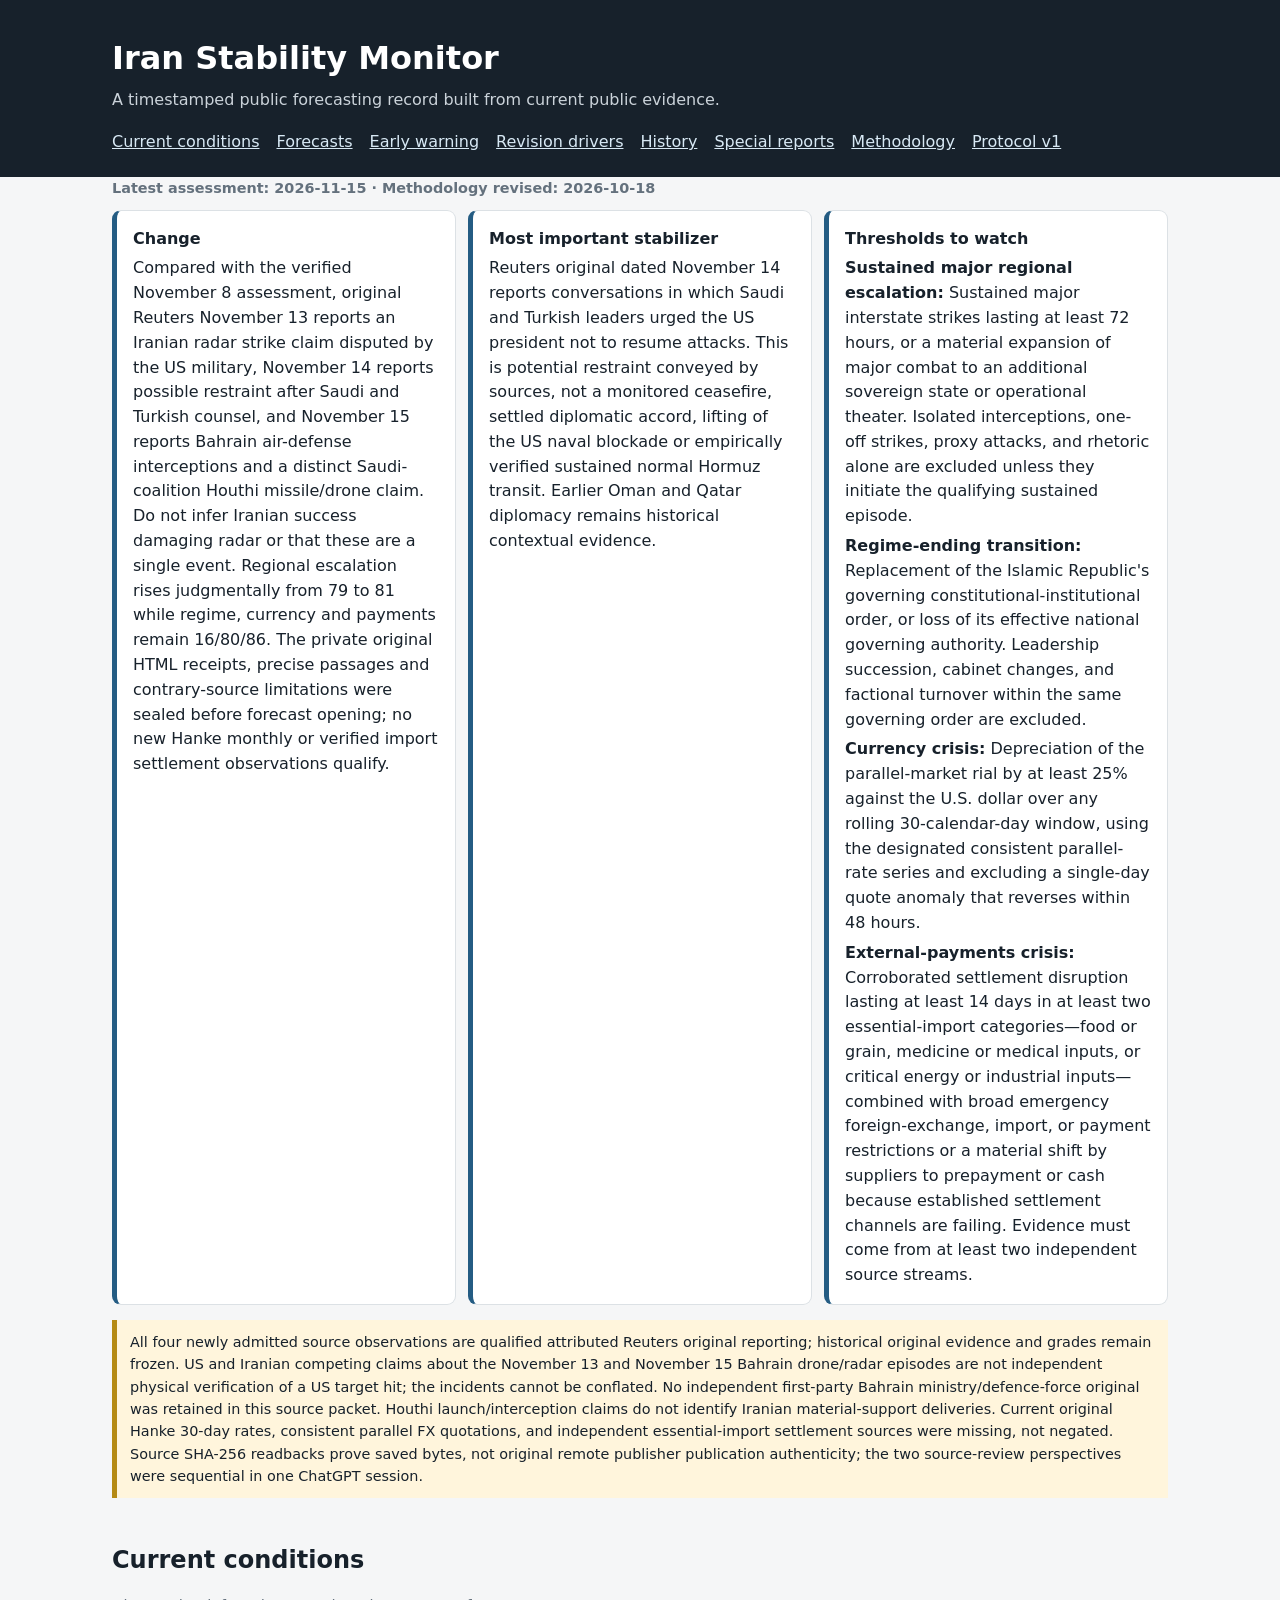
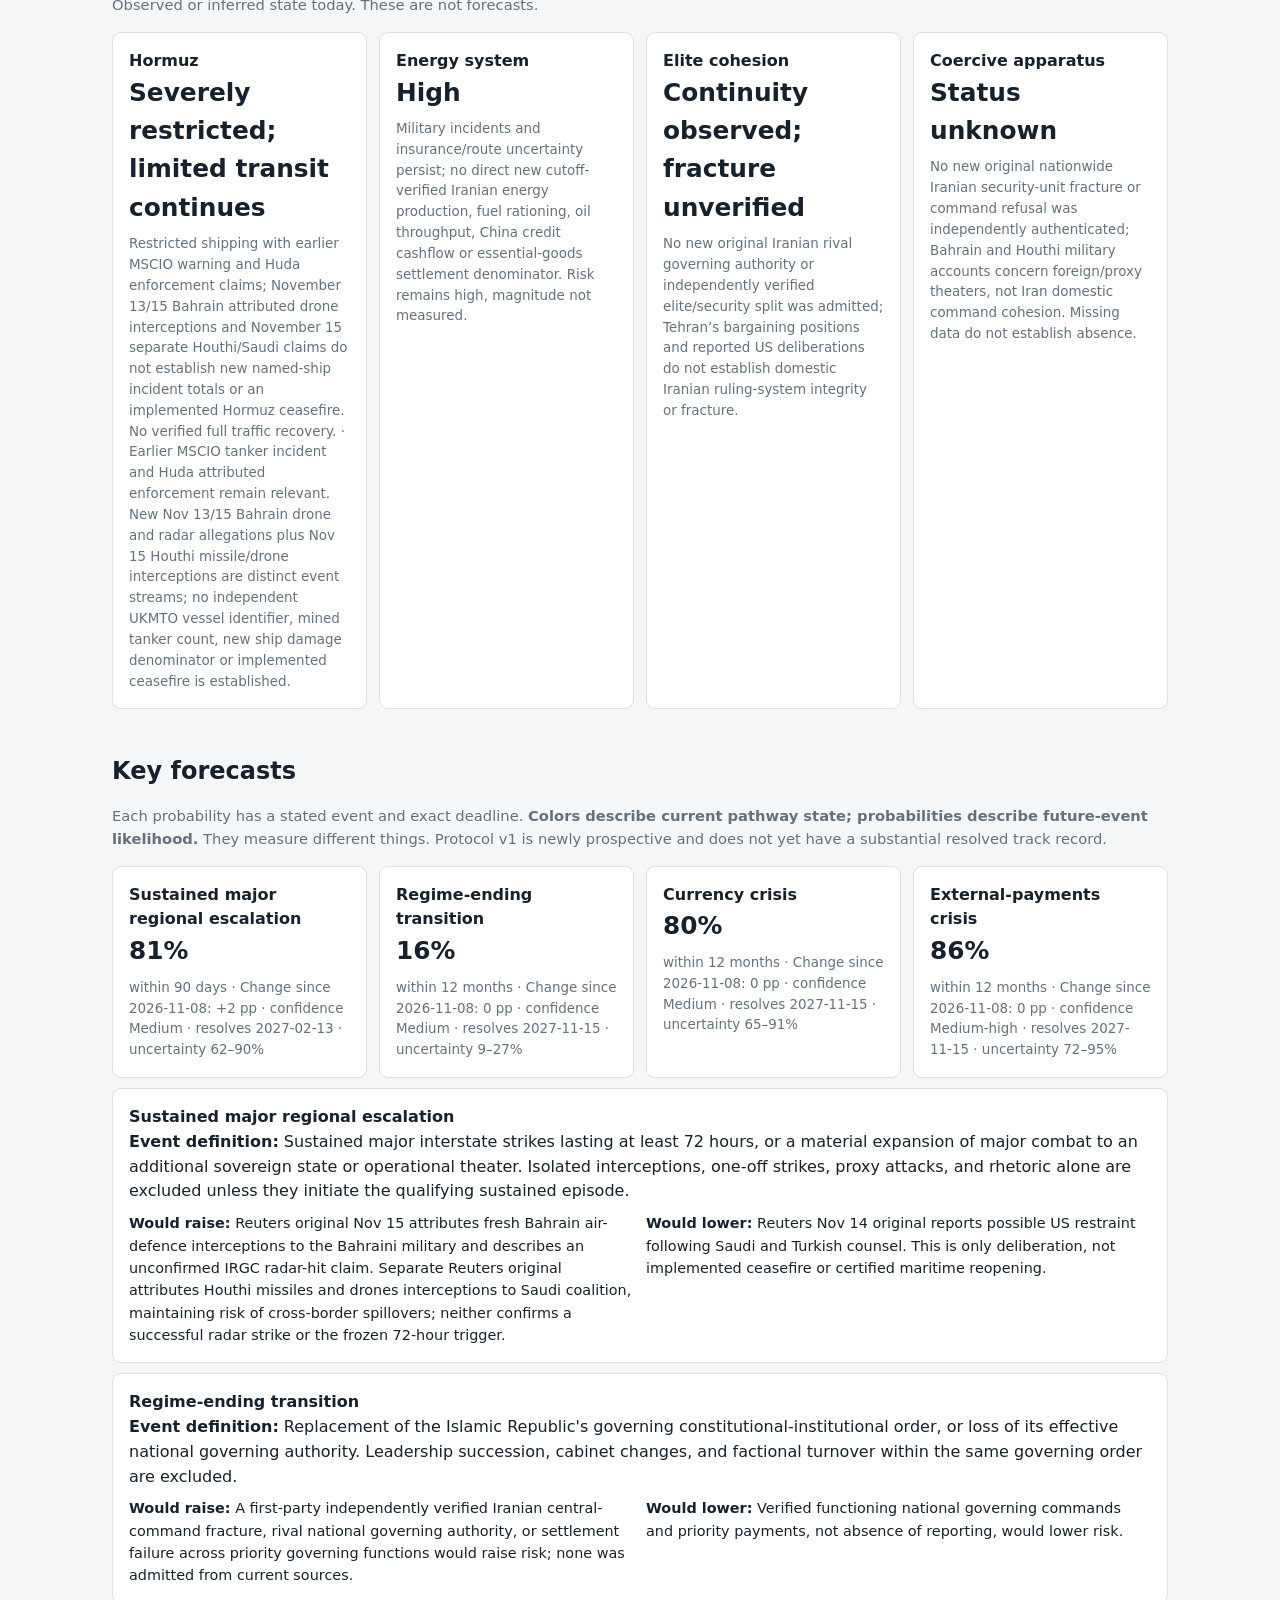
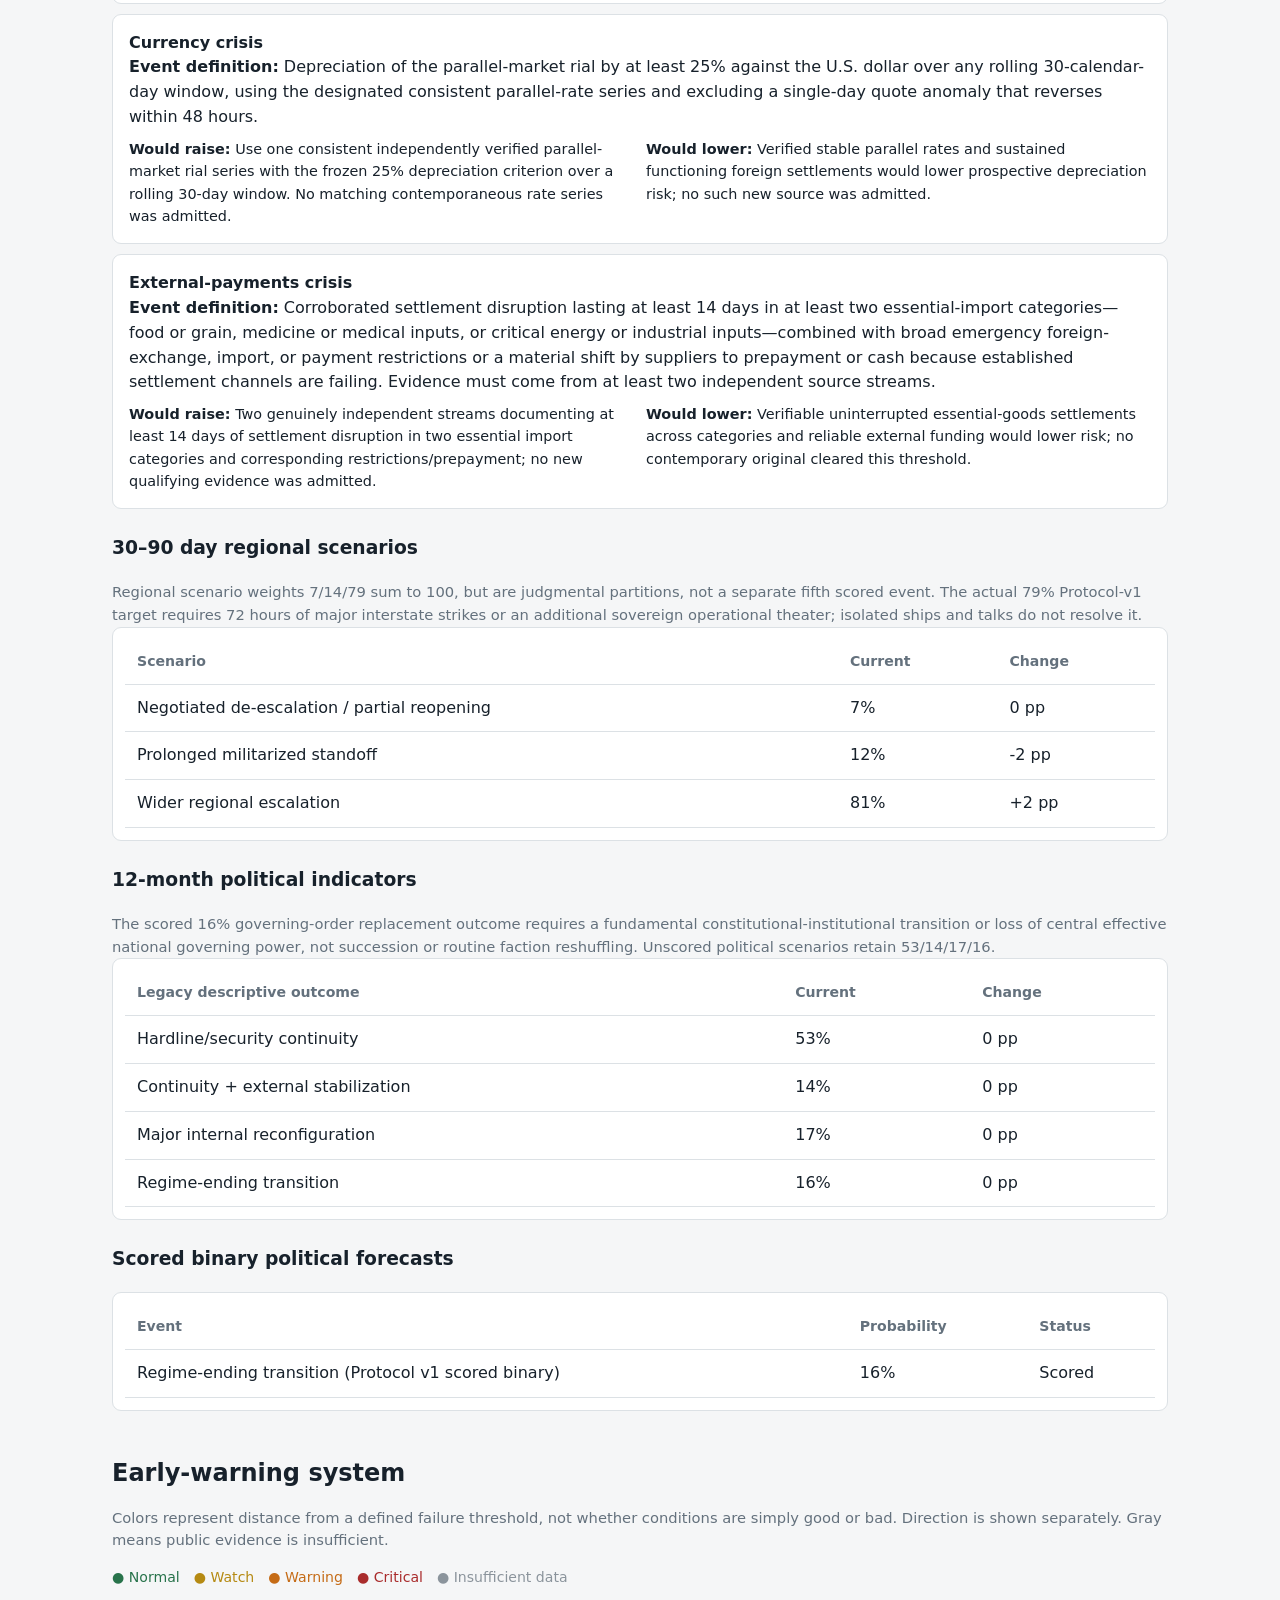
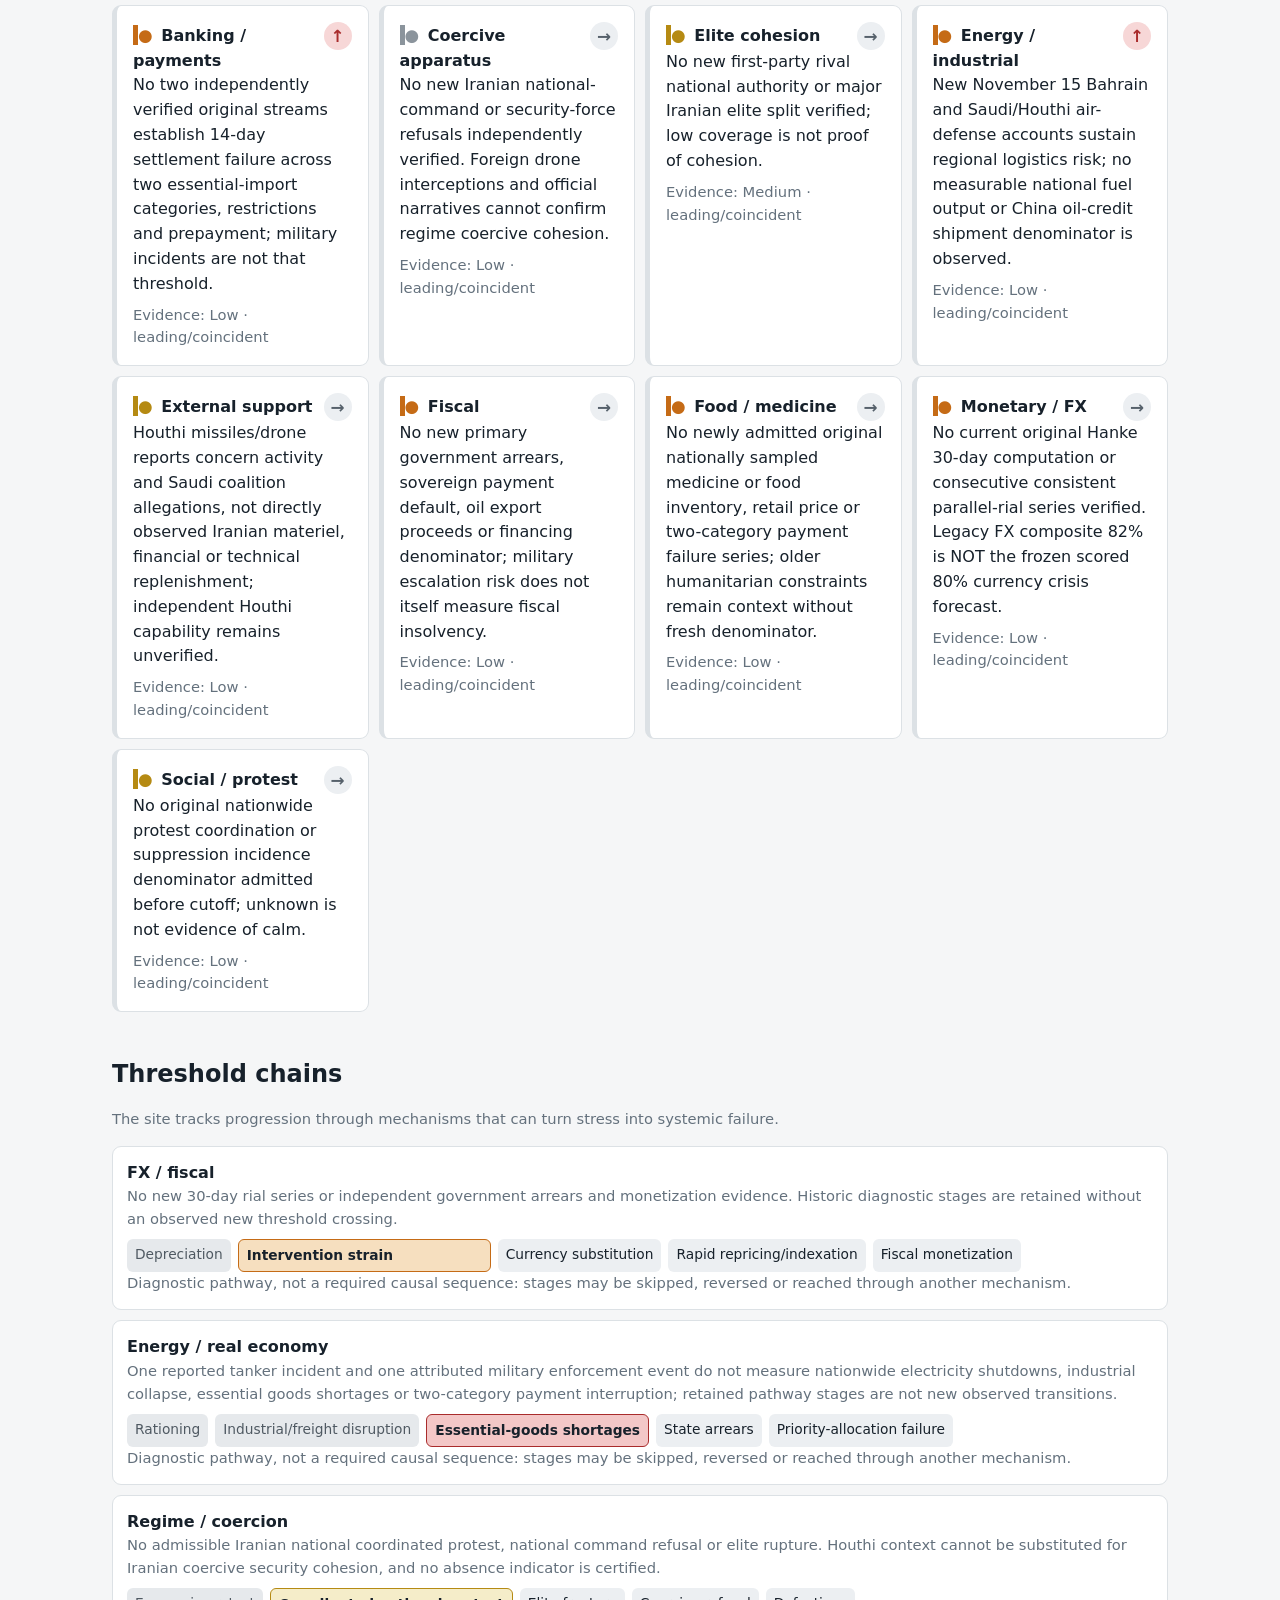
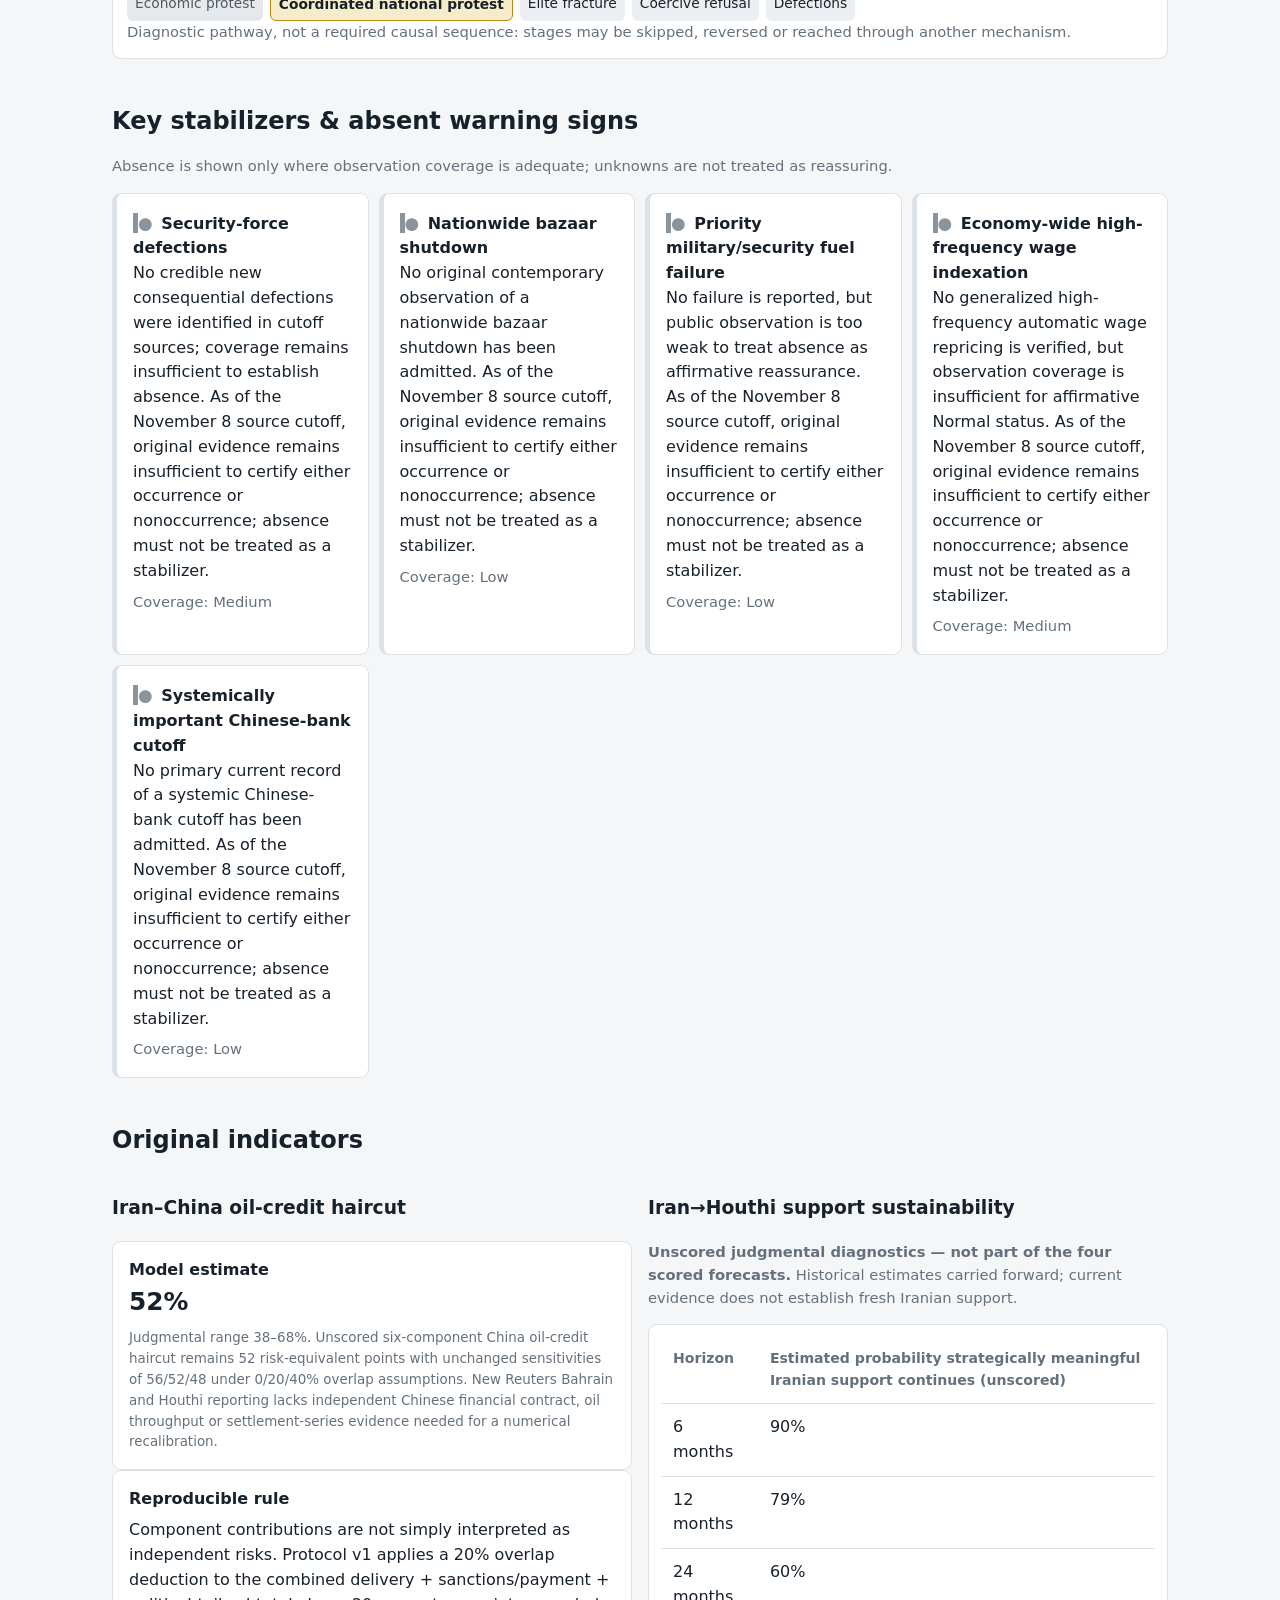
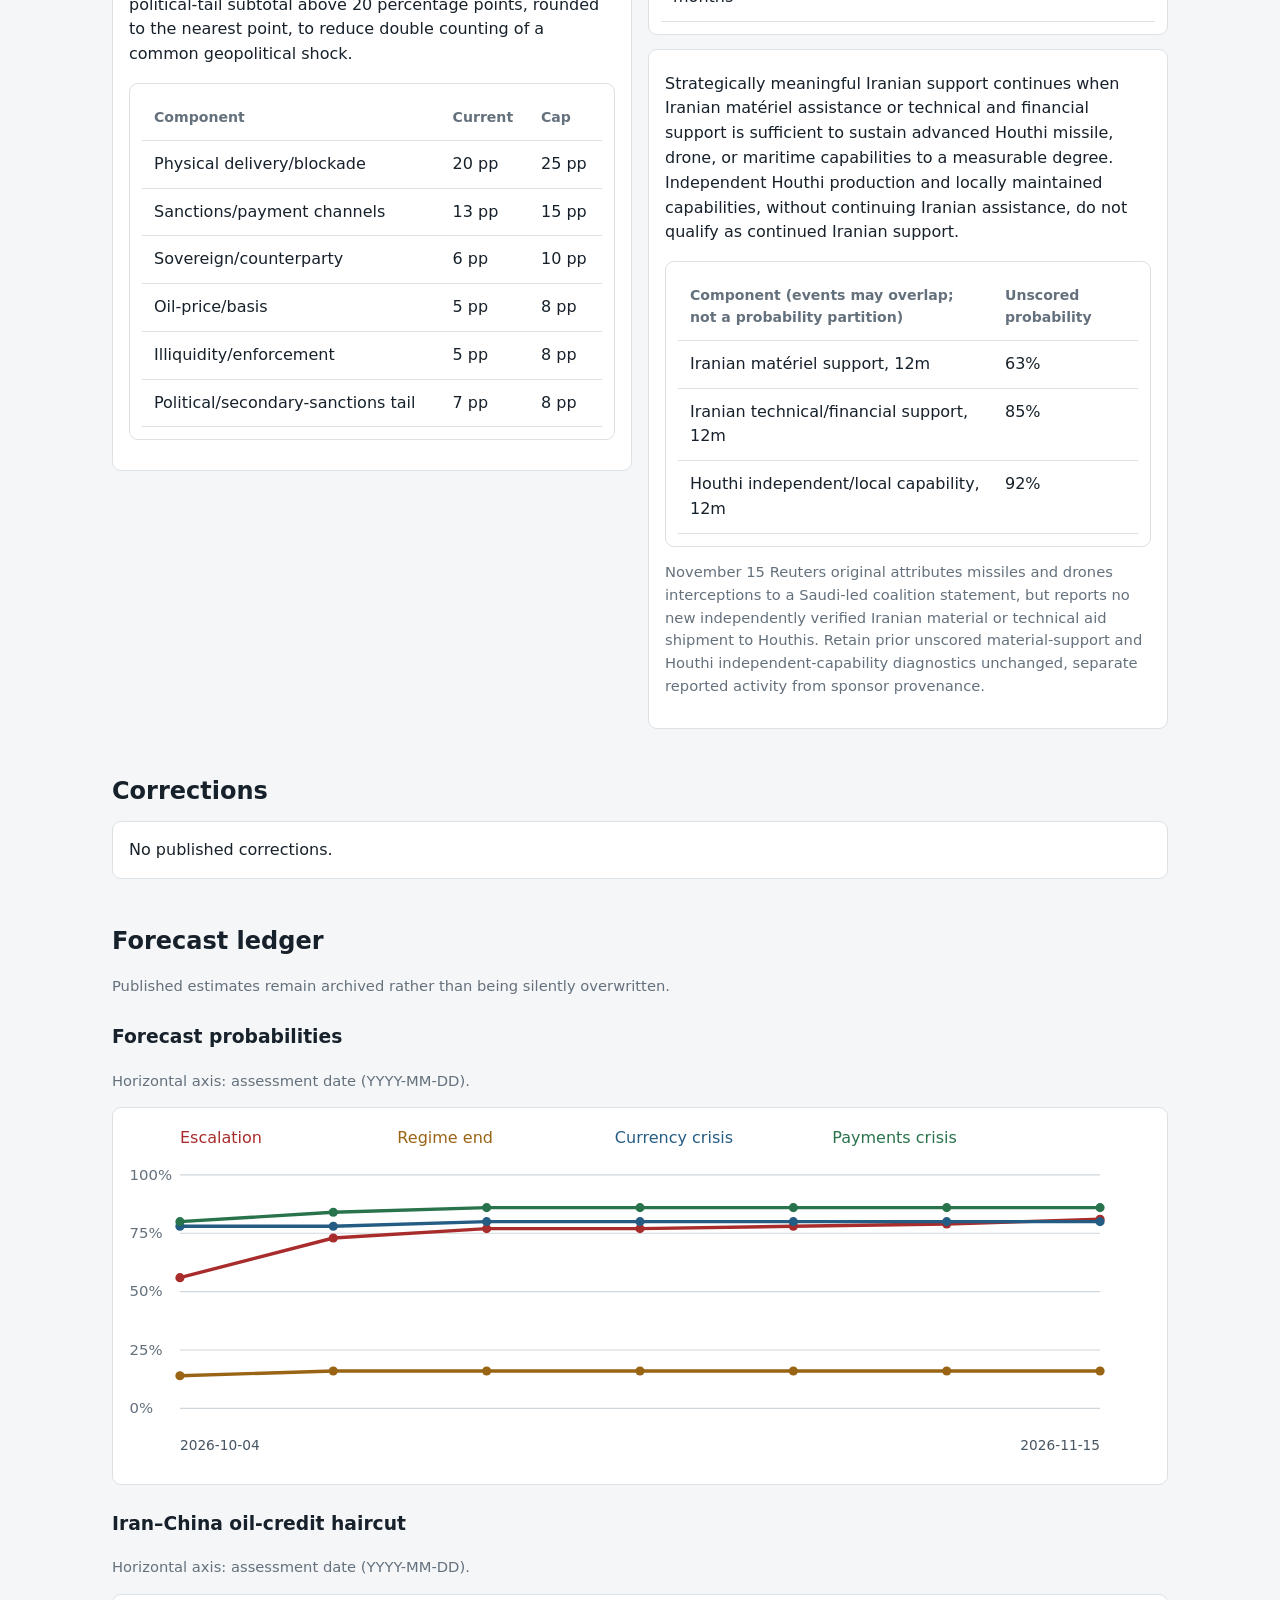
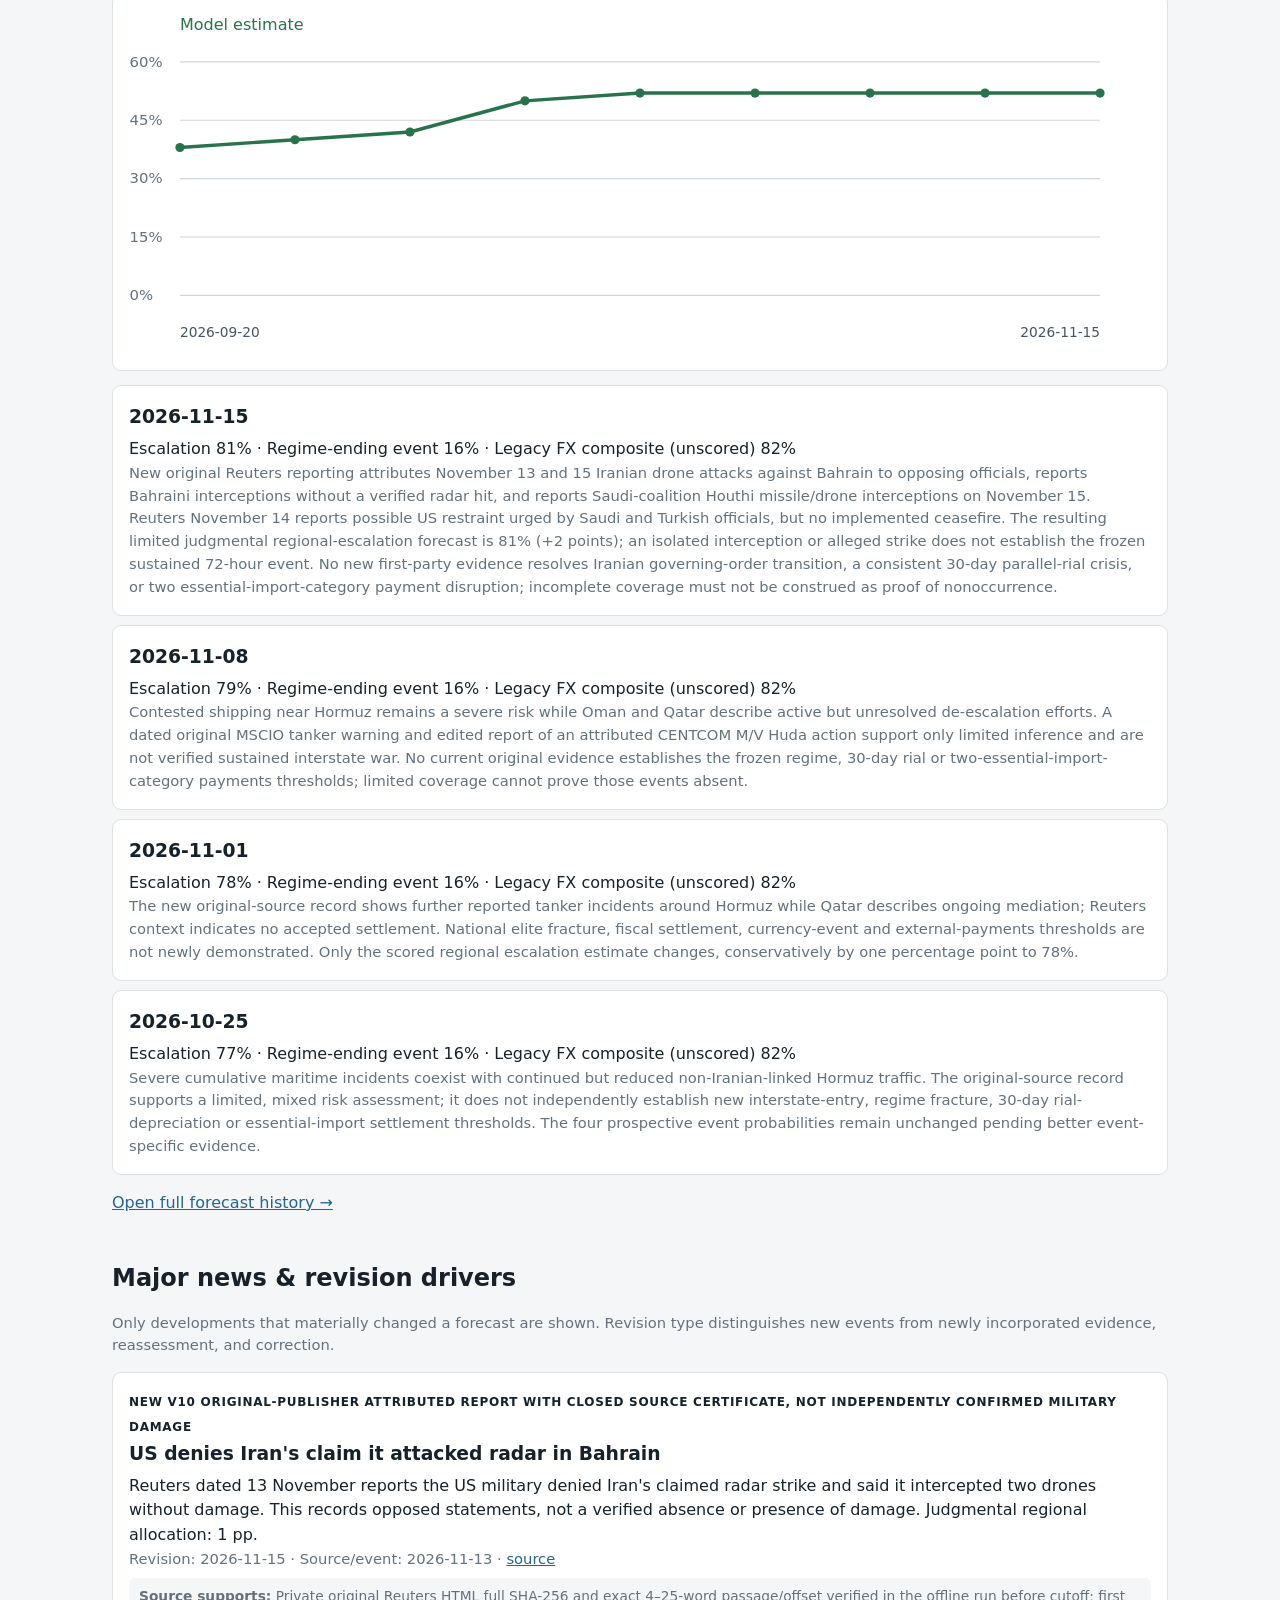
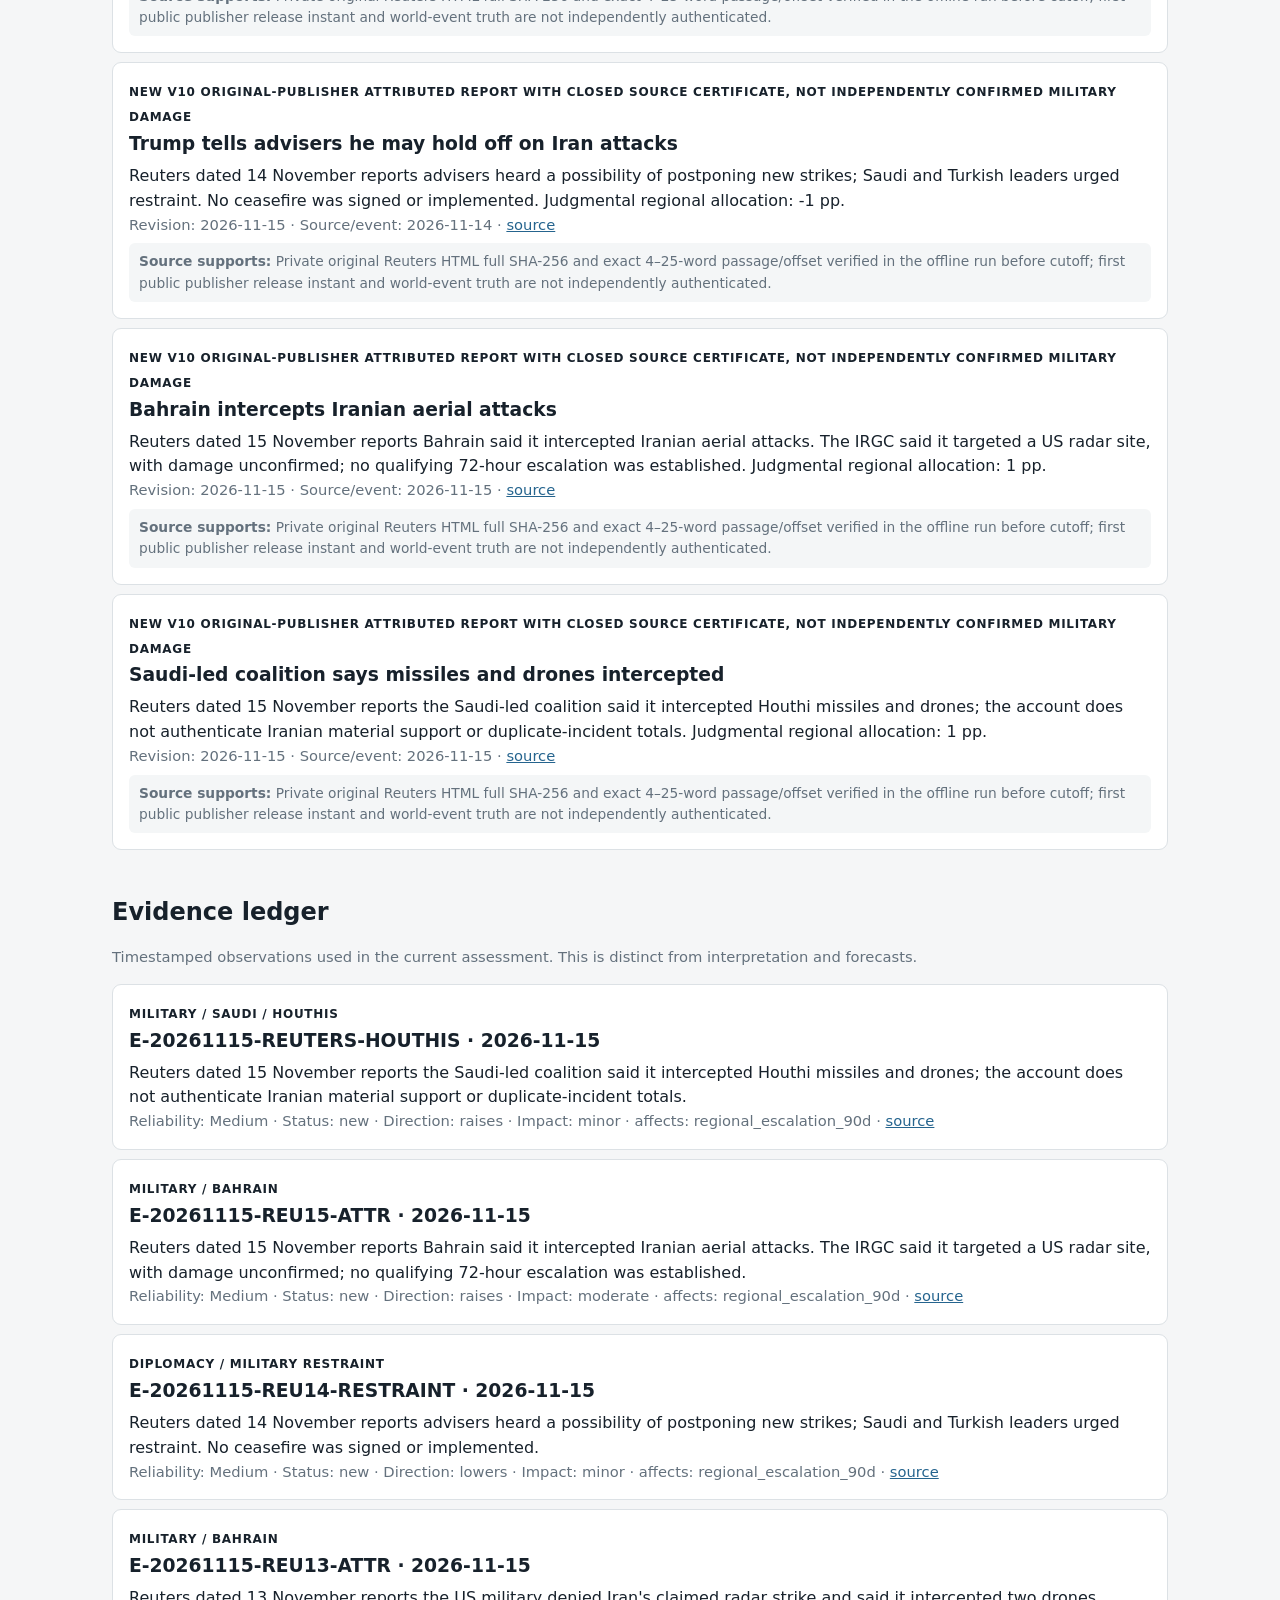
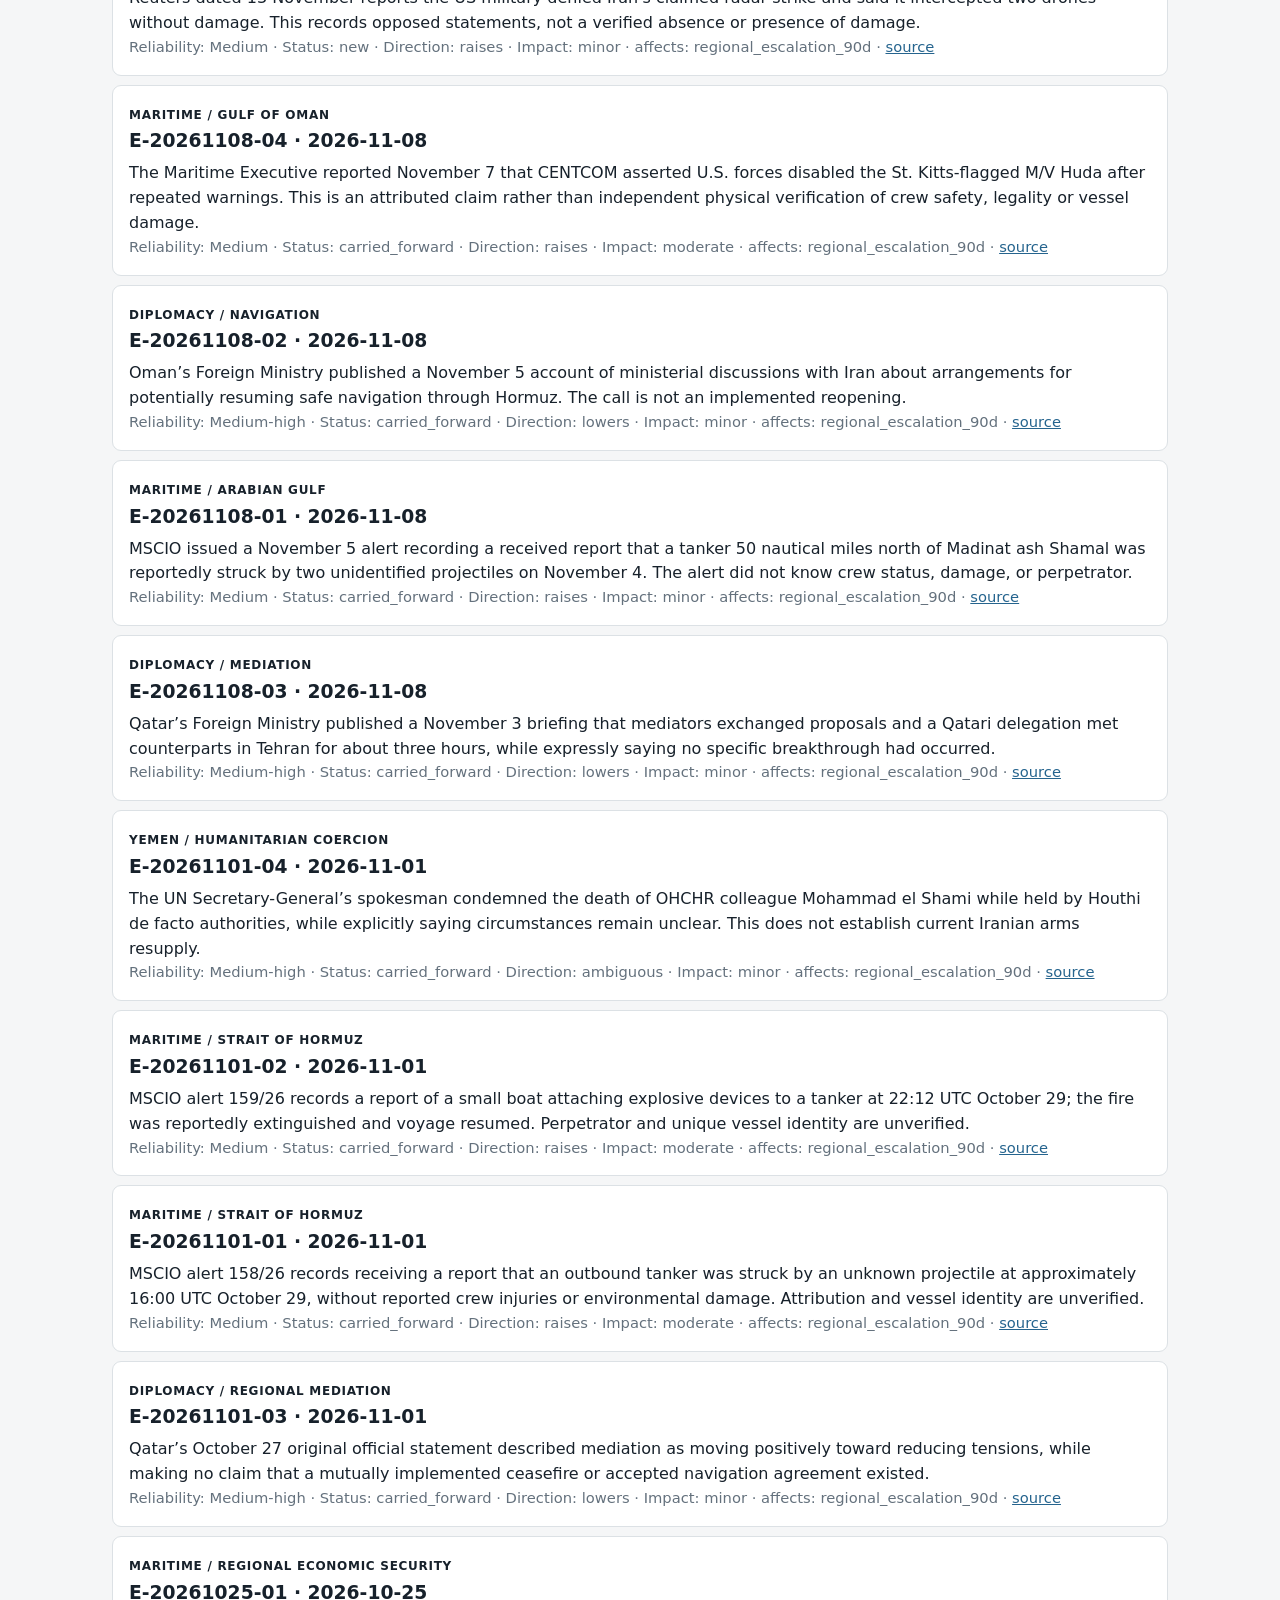
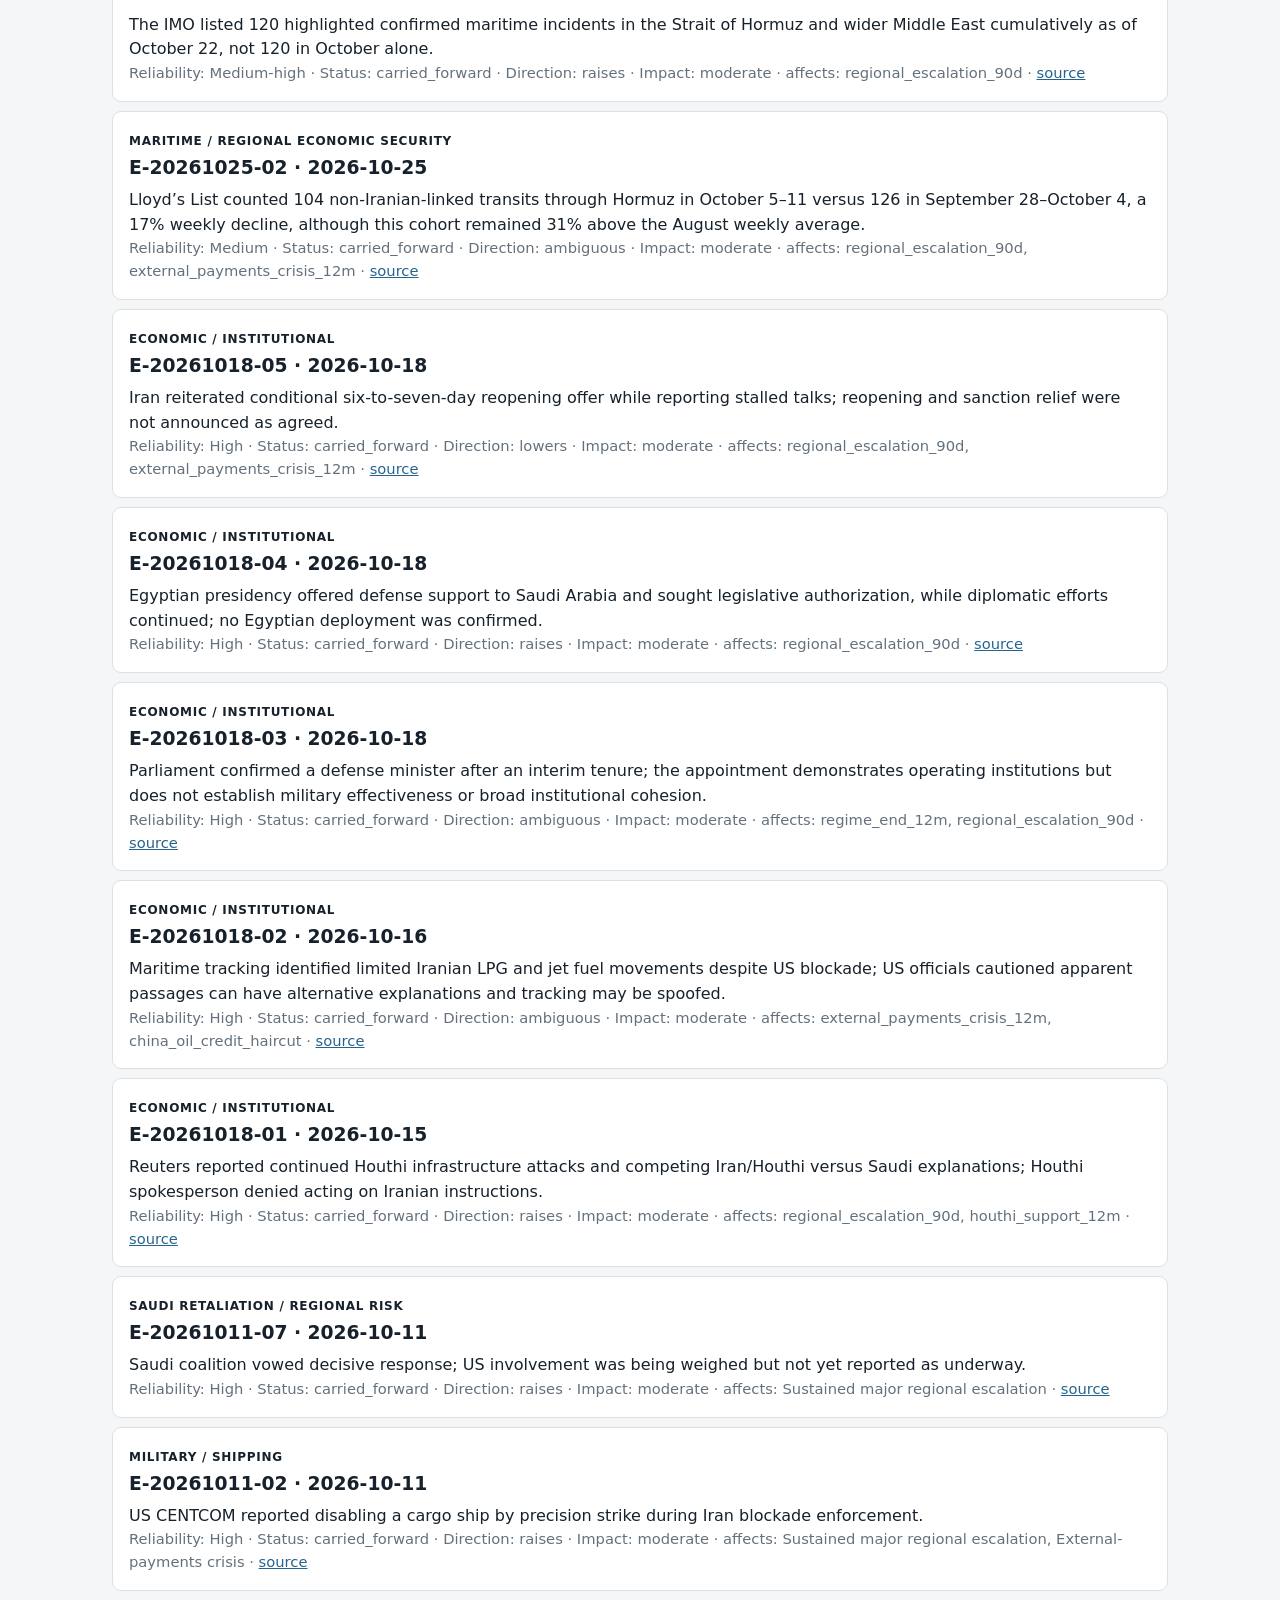
==== commit 5252118b: "Refresh dashboard script cache for definitions-only thresholds" ====
--- a/index.html
+++ b/index.html
@@ -1 +1 @@
-<!doctype html><html lang="en"><head><meta charset="utf-8"><meta name="viewport" content="width=device-width,initial-scale=1"><title>Iran Stability Monitor</title><link rel="stylesheet" href="assets/style.css"></head><body><header><div class="wrap"><h1>Iran Stability Monitor</h1><p>A timestamped public forecasting record built from current public evidence.</p><nav><a href="#conditions">Current conditions</a><a href="#forecasts">Forecasts</a><a href="#warning">Early warning</a><a href="#drivers">Revision drivers</a><a href="#history">History</a><a href="special-reports.html">Special reports</a><a href="about.html">Methodology</a><a href="protocol-v1.html">Protocol v1</a></nav></div></header><main class="wrap"><section id="dashboard"><div id="revisionDate" class="revision-date"></div><div id="changed" class="changebox change-top"></div><div id="limitations" class="limitations"></div></section><section id="conditions"><h2>Current conditions</h2><p class="muted">Observed or inferred state today. These are not forecasts.</p><div id="conditionCards" class="cards"></div></section><section id="forecasts"><h2>Key forecasts</h2><p class="muted">Each probability has a stated event and exact deadline. <strong>Colors describe current pathway state; probabilities describe future-event likelihood.</strong> They measure different things. Protocol v1 is newly prospective and does not yet have a substantial resolved track record.</p><div id="forecastCards" class="cards"></div><div id="forecastTriggers"></div><h3>30–90 day regional scenarios</h3><div id="regionalNote" class="small"></div><div id="regional"></div><h3>12-month political indicators</h3><div id="politicalNote" class="small"></div><div id="political"></div><div id="binaryPolitical"></div></section><section id="warning"><h2>Early-warning system</h2><p class="muted">Colors represent distance from a defined failure threshold, not whether conditions are simply good or bad. Direction is shown separately. Gray means public evidence is insufficient.</p><div class="legend"><span class="green-dot">● Normal</span><span class="yellow-dot">● Watch</span><span class="orange-dot">● Warning</span><span class="red-dot">● Critical</span><span class="gray-dot">● Insufficient data</span></div><div id="warningGrid" class="warning"></div></section><section><h2>Threshold chains</h2><p class="muted">The site tracks progression through mechanisms that can turn stress into systemic failure.</p><div id="chains"></div></section><section><h2>Key stabilizers & absent warning signs</h2><p class="muted">Absence is shown only where observation coverage is adequate; unknowns are not treated as reassuring.</p><div id="absence" class="warning"></div></section><section><h2>Original indicators</h2><div class="twocol"><div><h3>Iran–China oil-credit haircut</h3><div id="haircut"></div><div id="haircutMethod"></div></div><div><h3>Iran→Houthi support sustainability</h3><div id="houthi"></div><div id="houthiDetail"></div></div></div></section><section id="corrections"><h2>Corrections</h2><div id="correctionLedger"></div></section><section id="history"><h2>Forecast ledger</h2><p class="muted">Published estimates remain archived rather than being silently overwritten.</p><h3>Forecast probabilities</h3><p class="small">Horizontal axis: assessment date (YYYY-MM-DD).</p><div class="chartbox"><canvas id="chart" width="900" height="300" role="img" aria-label="Forecast probability history by assessment date"></canvas></div><h3>Iran–China oil-credit haircut</h3><p class="small">Horizontal axis: assessment date (YYYY-MM-DD).</p><div class="chartbox"><canvas id="haircutChart" width="900" height="240" role="img" aria-label="Iran–China oil-credit haircut history by assessment date"></canvas></div><div id="archive"></div><p><a href="history.html">Open full forecast history →</a></p></section><section id="drivers"><h2>Major news & revision drivers</h2><p class="muted">Only developments that materially changed a forecast are shown. Revision type distinguishes new events from newly incorporated evidence, reassessment, and correction.</p><div id="news"></div></section><section id="evidence"><h2>Evidence ledger</h2><p class="muted">Timestamped observations used in the current assessment. This is distinct from interpretation and forecasts.</p><div id="evidenceLedger"></div></section><div id="forecastAudit" class="bottom-forecast-audit"></div><div class="bottom-status"><div id="freshness" class="freshness"></div><div id="protocolStatus" class="protocol-status"></div><div id="validationStatus" class="validation-status">Validation: repository checks enabled</div></div><p class="note">Probabilities are analytical judgments, not market prices or official forecasts. Missing public evidence is not treated as evidence of stability. See <a href="about.html">methodology</a>.</p></main><footer><div class="wrap">Iran Stability Monitor · <a href="about.html">Methodology</a> · <a href="data/history.json">Machine-readable ledger</a></div></footer><script src="assets/app.js?v=a12014e1f581"></script></body></html>+<!doctype html><html lang="en"><head><meta charset="utf-8"><meta name="viewport" content="width=device-width,initial-scale=1"><title>Iran Stability Monitor</title><link rel="stylesheet" href="assets/style.css"></head><body><header><div class="wrap"><h1>Iran Stability Monitor</h1><p>A timestamped public forecasting record built from current public evidence.</p><nav><a href="#conditions">Current conditions</a><a href="#forecasts">Forecasts</a><a href="#warning">Early warning</a><a href="#drivers">Revision drivers</a><a href="#history">History</a><a href="special-reports.html">Special reports</a><a href="about.html">Methodology</a><a href="protocol-v1.html">Protocol v1</a></nav></div></header><main class="wrap"><section id="dashboard"><div id="revisionDate" class="revision-date"></div><div id="changed" class="changebox change-top"></div><div id="limitations" class="limitations"></div></section><section id="conditions"><h2>Current conditions</h2><p class="muted">Observed or inferred state today. These are not forecasts.</p><div id="conditionCards" class="cards"></div></section><section id="forecasts"><h2>Key forecasts</h2><p class="muted">Each probability has a stated event and exact deadline. <strong>Colors describe current pathway state; probabilities describe future-event likelihood.</strong> They measure different things. Protocol v1 is newly prospective and does not yet have a substantial resolved track record.</p><div id="forecastCards" class="cards"></div><div id="forecastTriggers"></div><h3>30–90 day regional scenarios</h3><div id="regionalNote" class="small"></div><div id="regional"></div><h3>12-month political indicators</h3><div id="politicalNote" class="small"></div><div id="political"></div><div id="binaryPolitical"></div></section><section id="warning"><h2>Early-warning system</h2><p class="muted">Colors represent distance from a defined failure threshold, not whether conditions are simply good or bad. Direction is shown separately. Gray means public evidence is insufficient.</p><div class="legend"><span class="green-dot">● Normal</span><span class="yellow-dot">● Watch</span><span class="orange-dot">● Warning</span><span class="red-dot">● Critical</span><span class="gray-dot">● Insufficient data</span></div><div id="warningGrid" class="warning"></div></section><section><h2>Threshold chains</h2><p class="muted">The site tracks progression through mechanisms that can turn stress into systemic failure.</p><div id="chains"></div></section><section><h2>Key stabilizers & absent warning signs</h2><p class="muted">Absence is shown only where observation coverage is adequate; unknowns are not treated as reassuring.</p><div id="absence" class="warning"></div></section><section><h2>Original indicators</h2><div class="twocol"><div><h3>Iran–China oil-credit haircut</h3><div id="haircut"></div><div id="haircutMethod"></div></div><div><h3>Iran→Houthi support sustainability</h3><div id="houthi"></div><div id="houthiDetail"></div></div></div></section><section id="corrections"><h2>Corrections</h2><div id="correctionLedger"></div></section><section id="history"><h2>Forecast ledger</h2><p class="muted">Published estimates remain archived rather than being silently overwritten.</p><h3>Forecast probabilities</h3><p class="small">Horizontal axis: assessment date (YYYY-MM-DD).</p><div class="chartbox"><canvas id="chart" width="900" height="300" role="img" aria-label="Forecast probability history by assessment date"></canvas></div><h3>Iran–China oil-credit haircut</h3><p class="small">Horizontal axis: assessment date (YYYY-MM-DD).</p><div class="chartbox"><canvas id="haircutChart" width="900" height="240" role="img" aria-label="Iran–China oil-credit haircut history by assessment date"></canvas></div><div id="archive"></div><p><a href="history.html">Open full forecast history →</a></p></section><section id="drivers"><h2>Major news & revision drivers</h2><p class="muted">Only developments that materially changed a forecast are shown. Revision type distinguishes new events from newly incorporated evidence, reassessment, and correction.</p><div id="news"></div></section><section id="evidence"><h2>Evidence ledger</h2><p class="muted">Timestamped observations used in the current assessment. This is distinct from interpretation and forecasts.</p><div id="evidenceLedger"></div></section><div id="forecastAudit" class="bottom-forecast-audit"></div><div class="bottom-status"><div id="freshness" class="freshness"></div><div id="protocolStatus" class="protocol-status"></div><div id="validationStatus" class="validation-status">Validation: repository checks enabled</div></div><p class="note">Probabilities are analytical judgments, not market prices or official forecasts. Missing public evidence is not treated as evidence of stability. See <a href="about.html">methodology</a>.</p></main><footer><div class="wrap">Iran Stability Monitor · <a href="about.html">Methodology</a> · <a href="data/history.json">Machine-readable ledger</a></div></footer><script src="assets/app.js?v=b0e281d51304"></script></body></html>
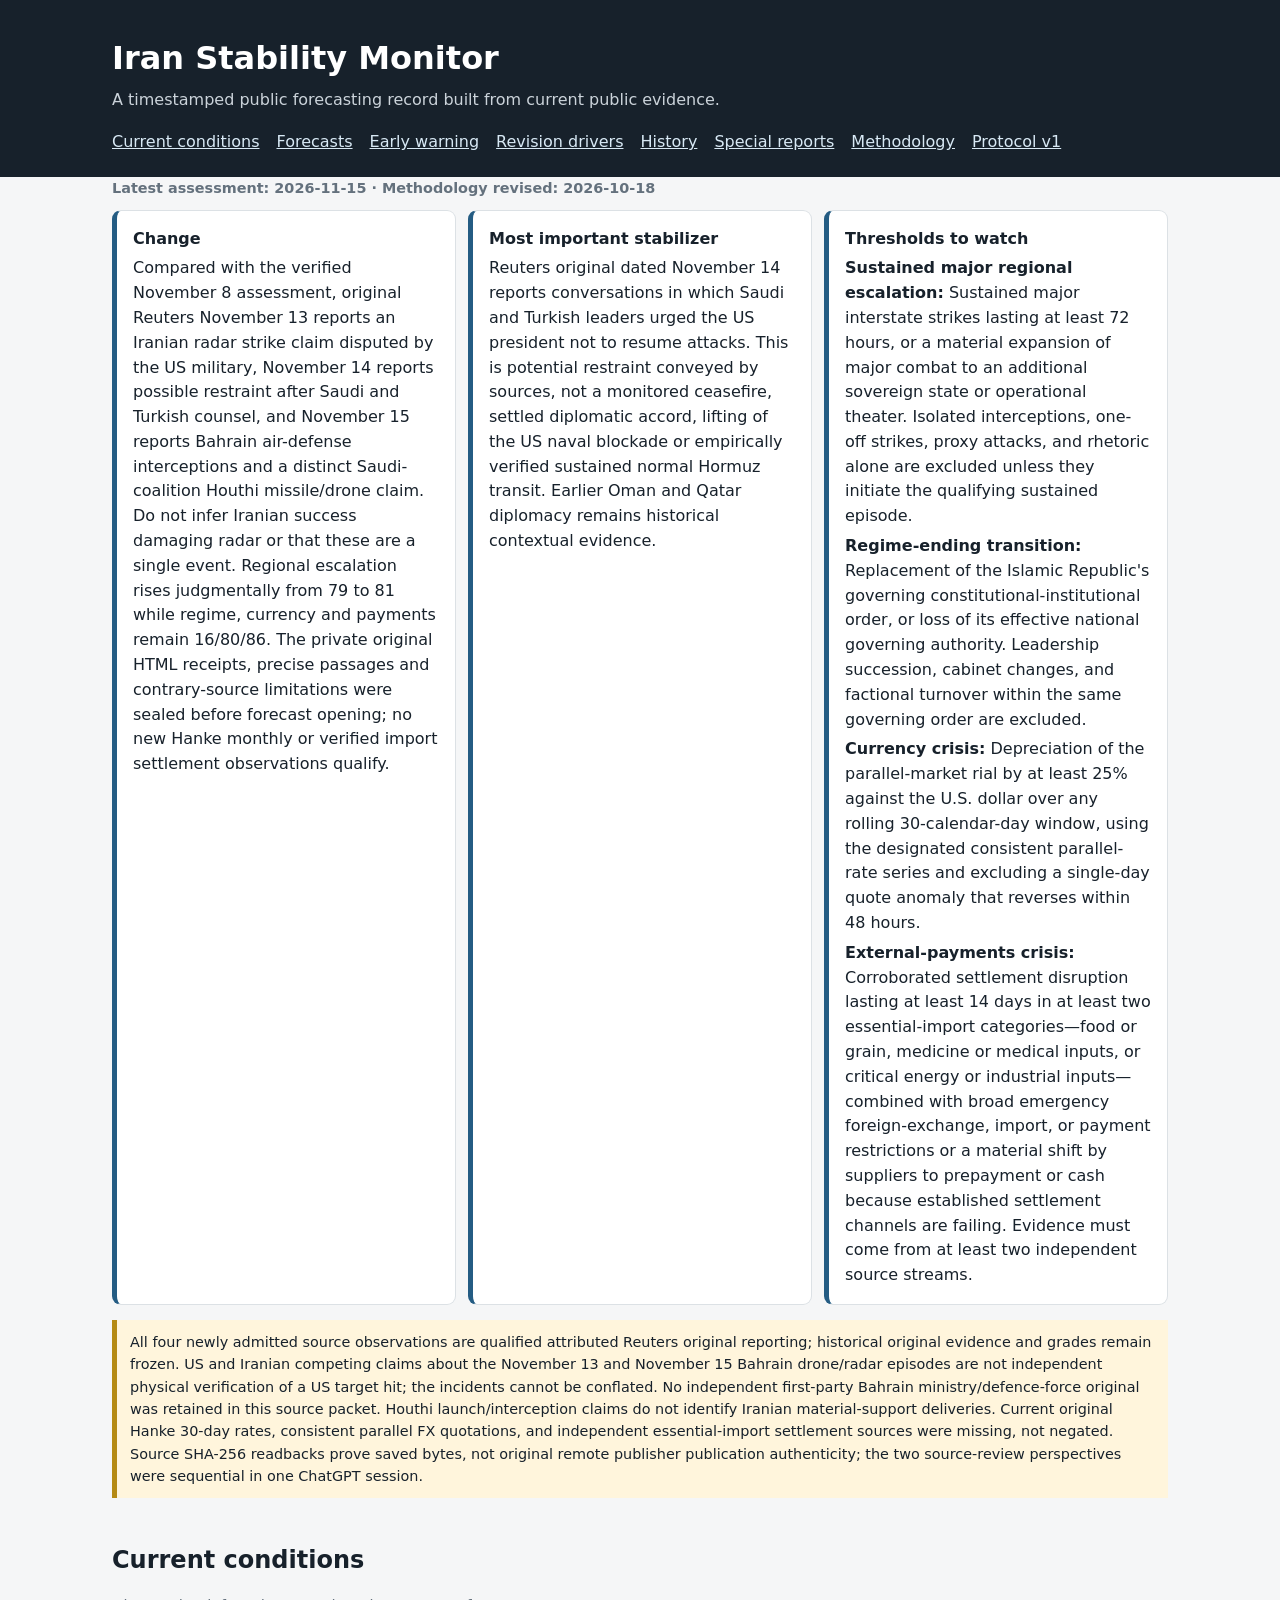
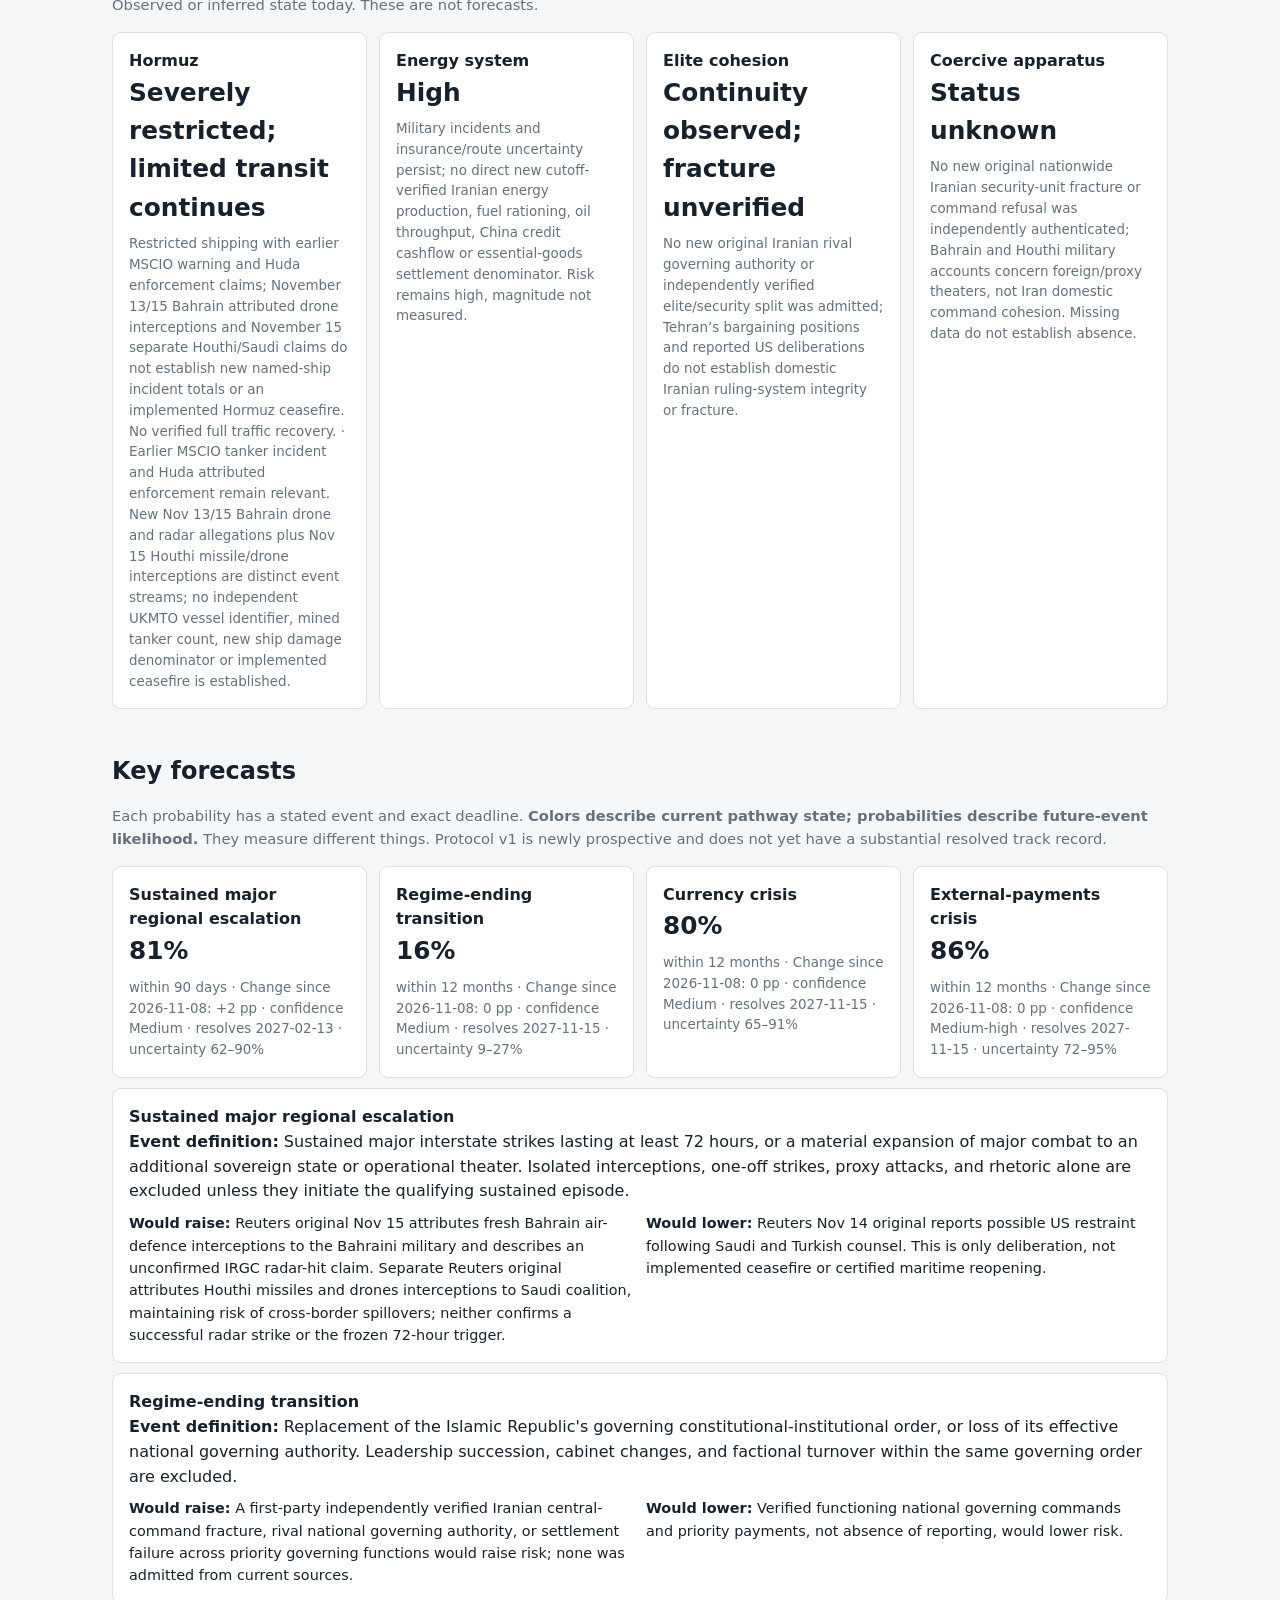
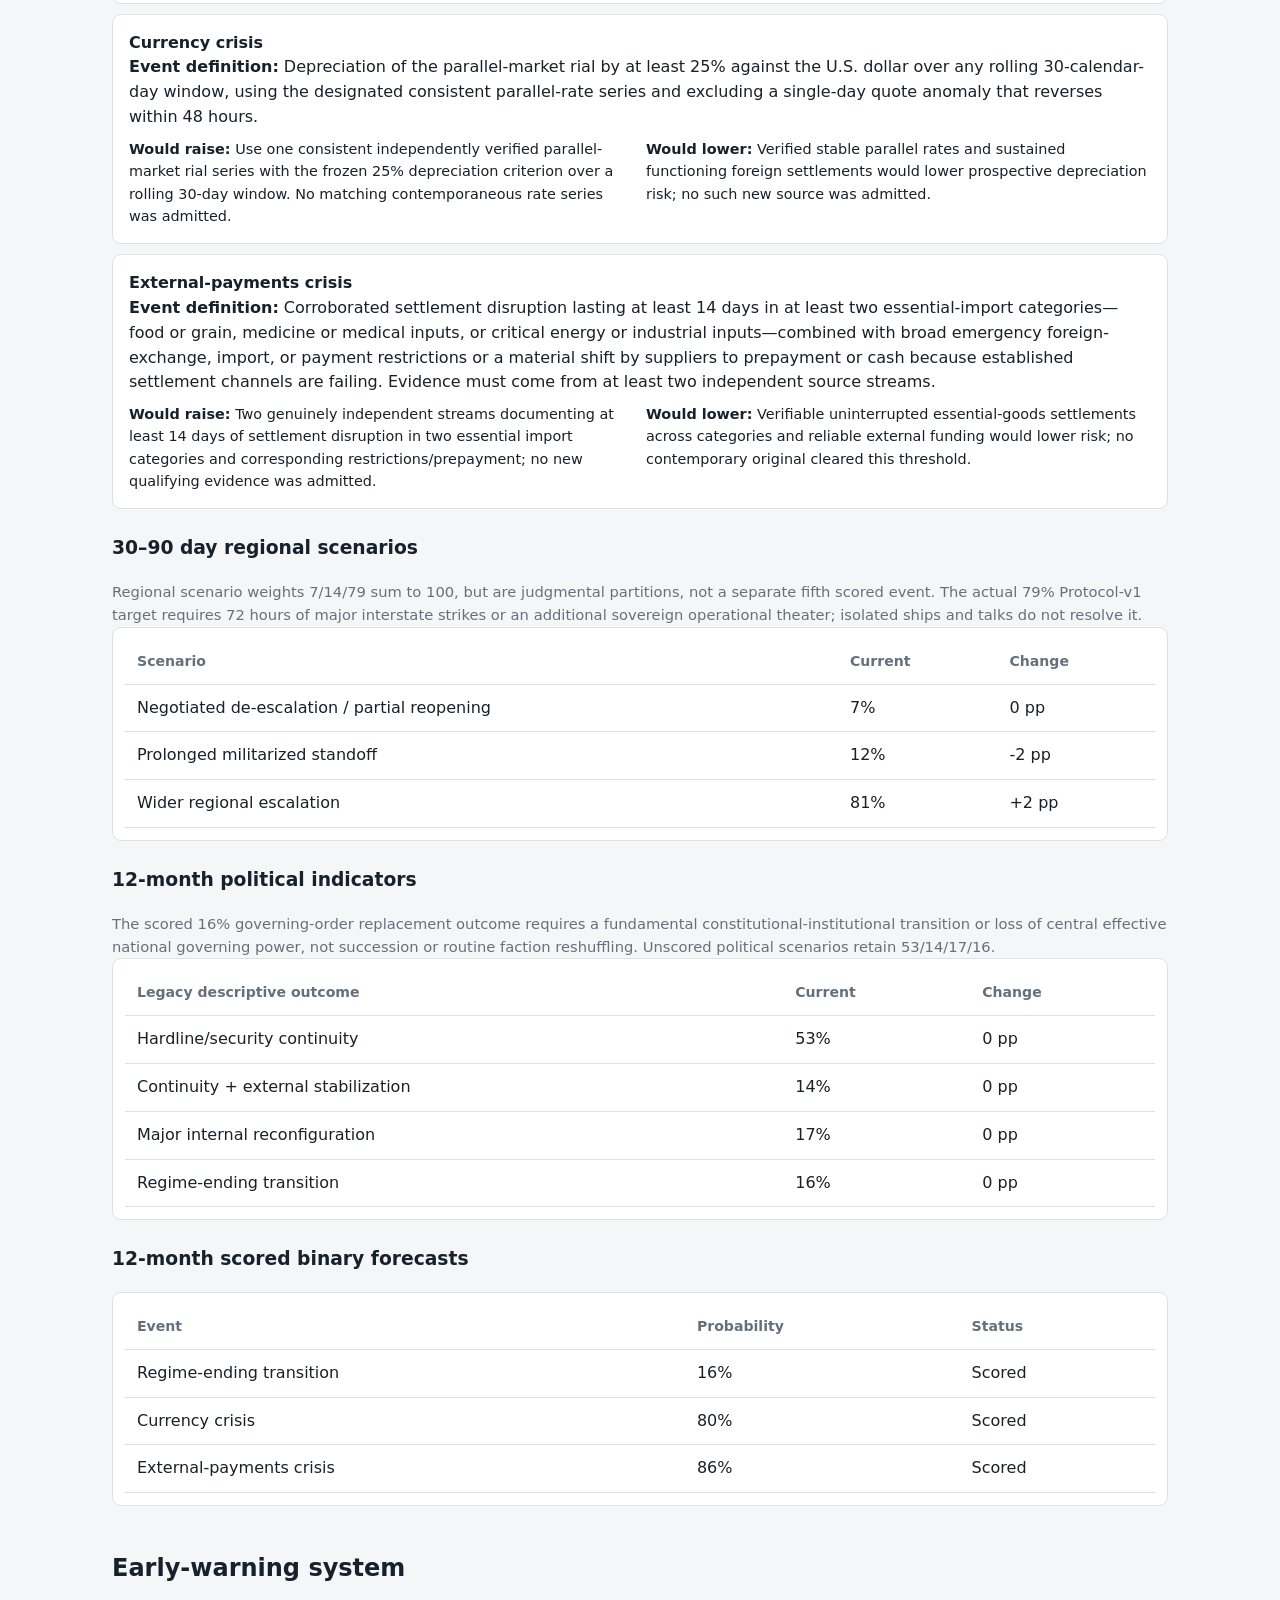
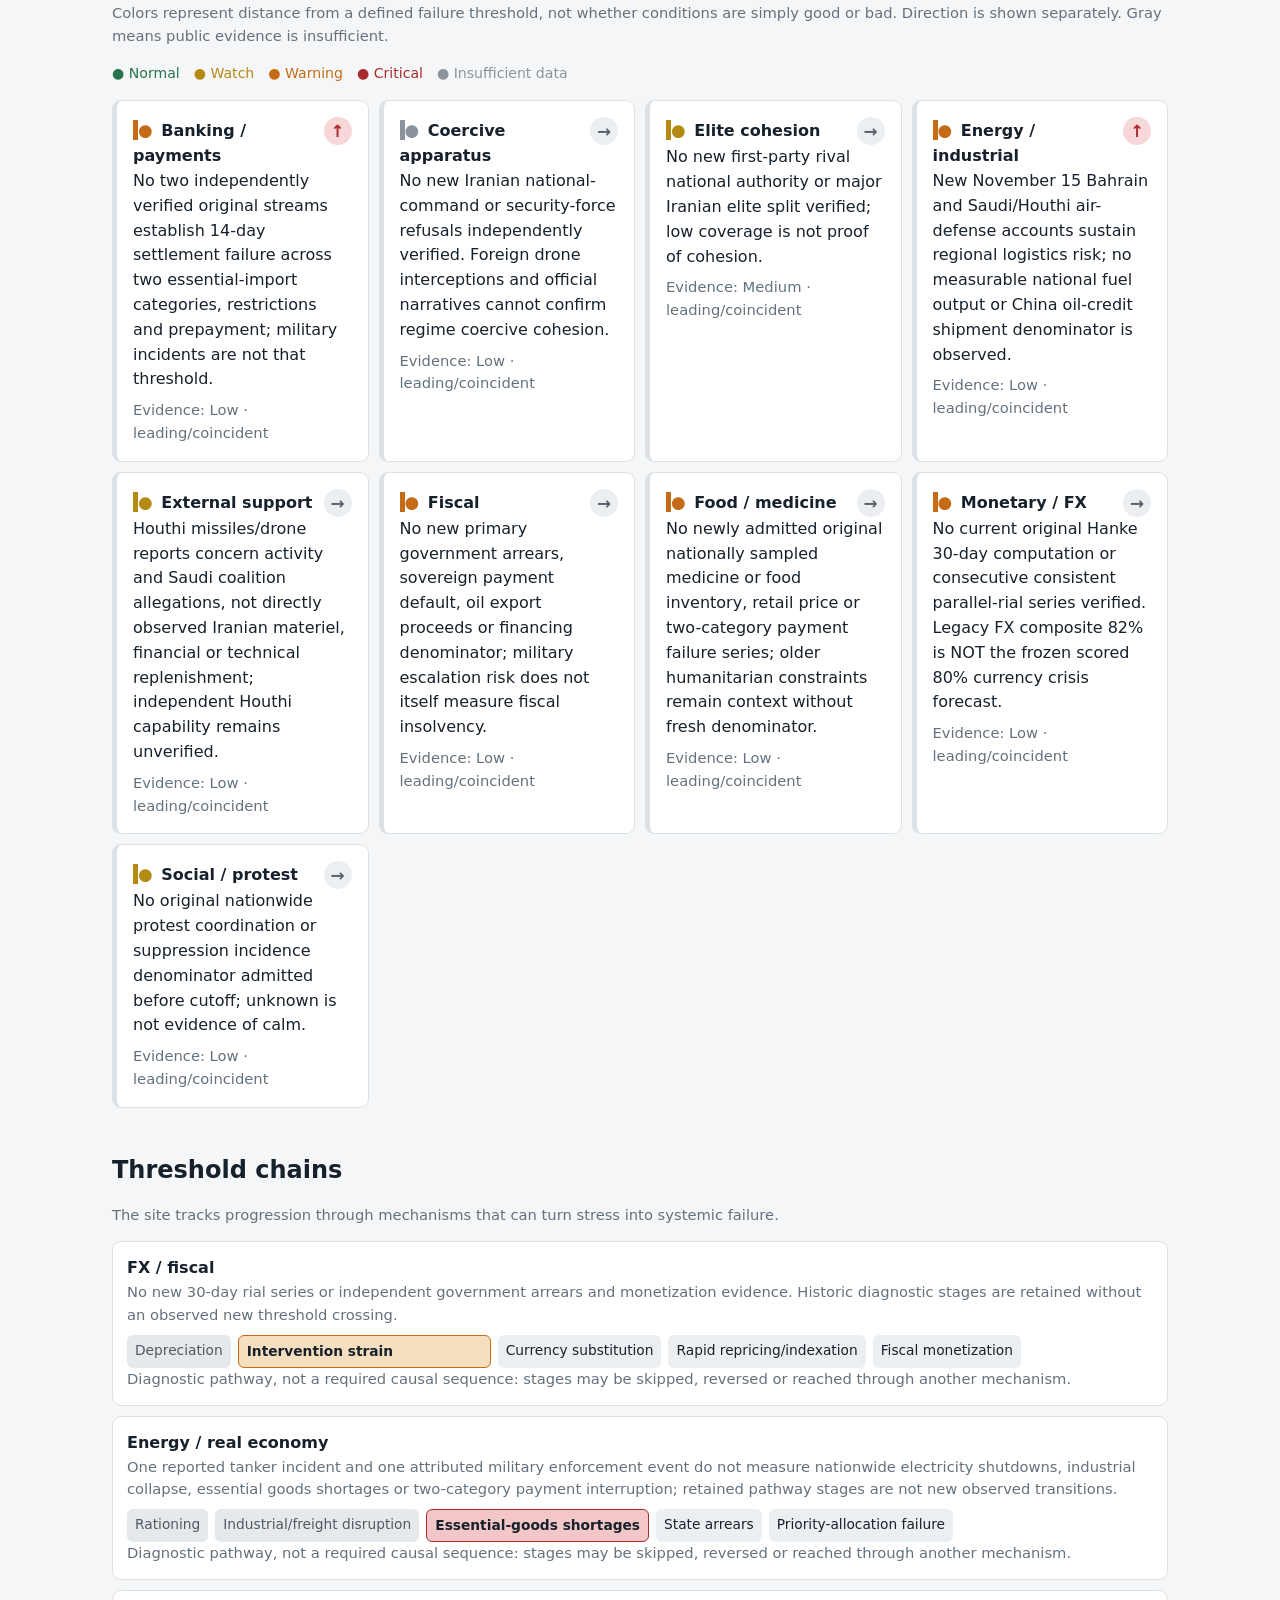
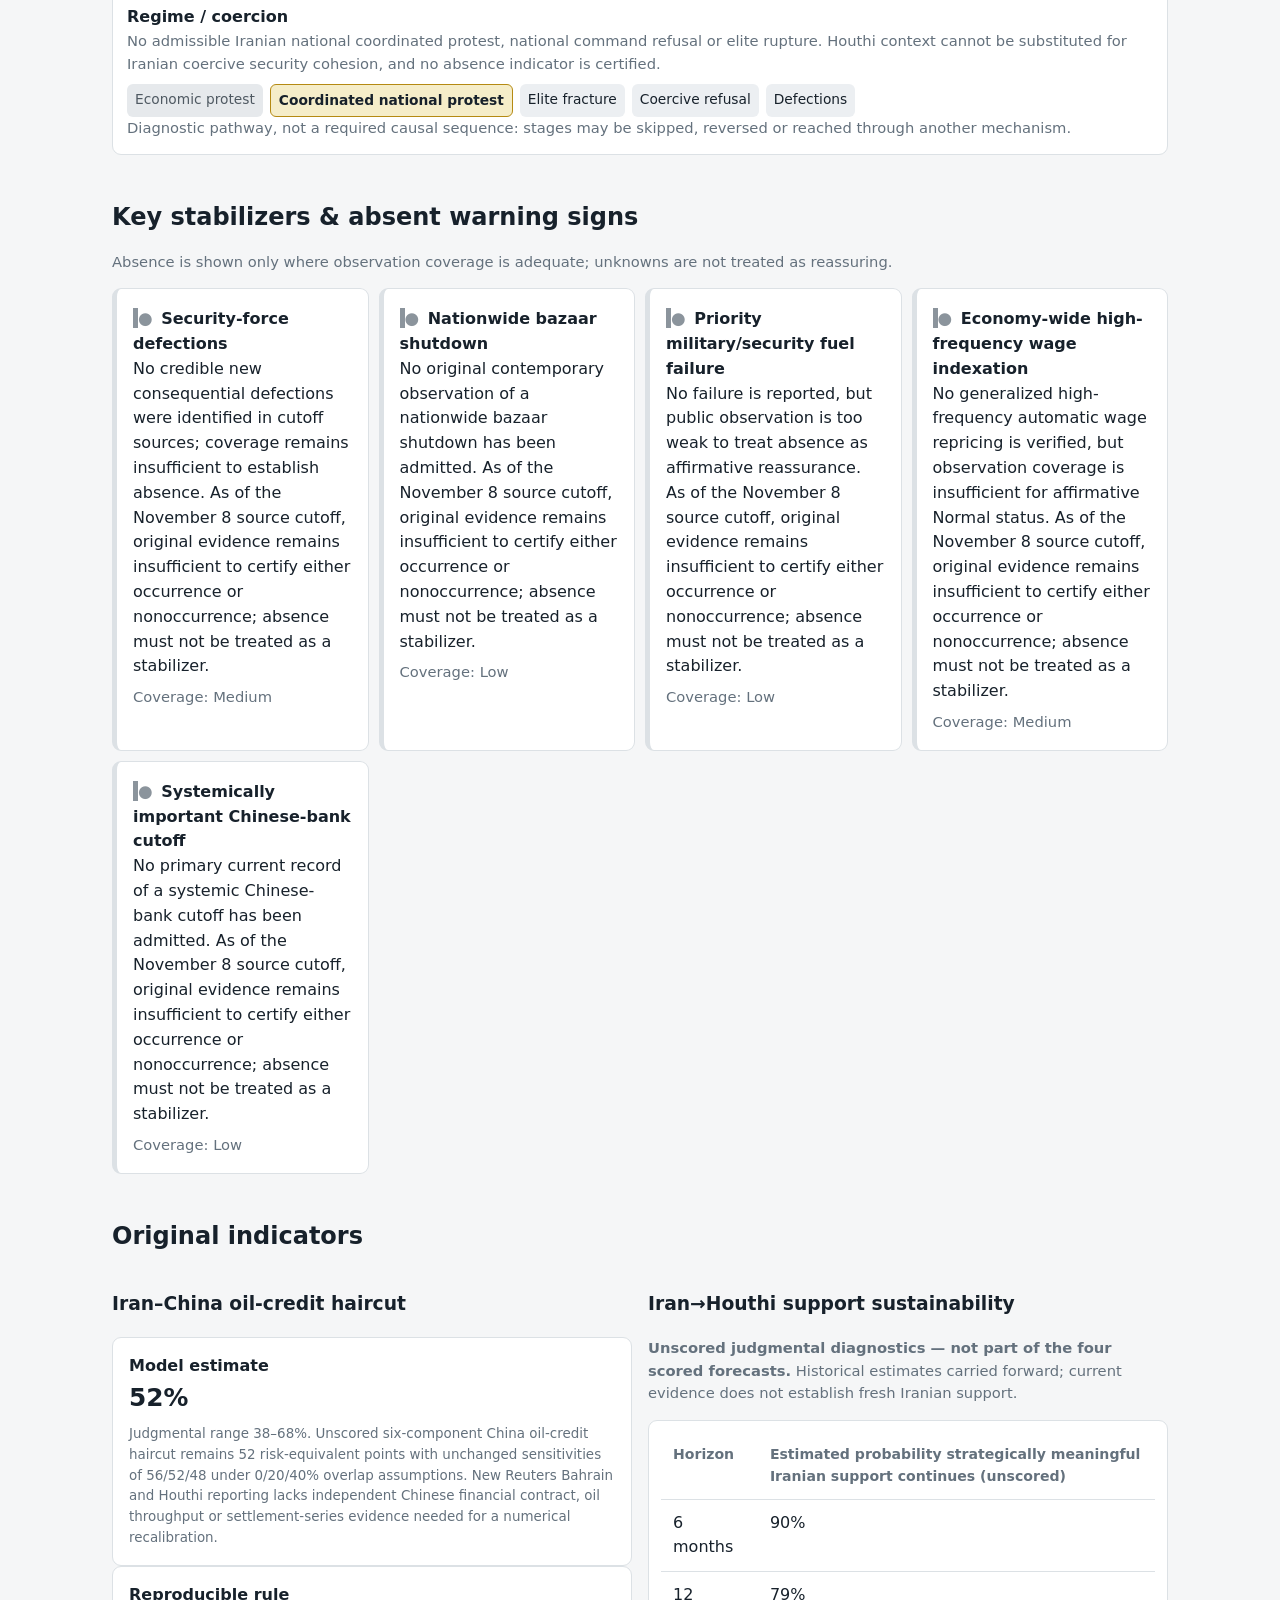
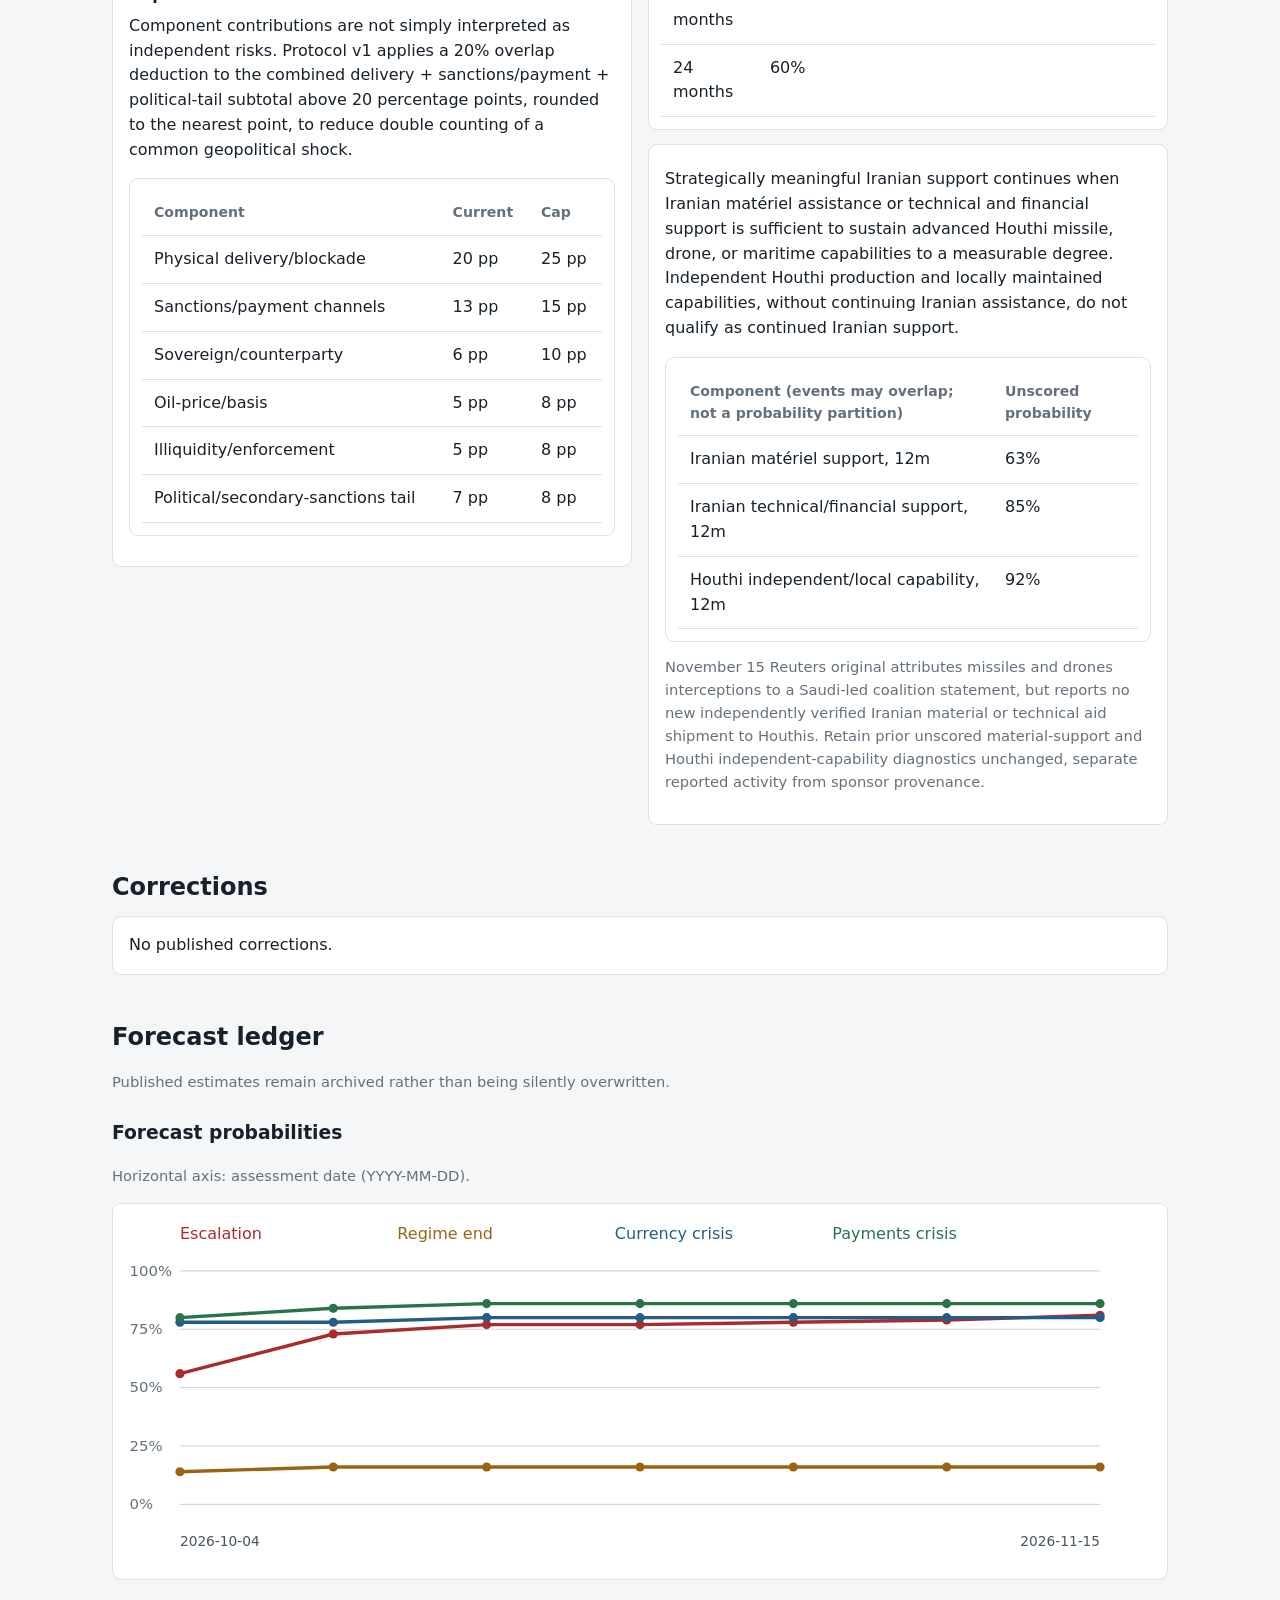
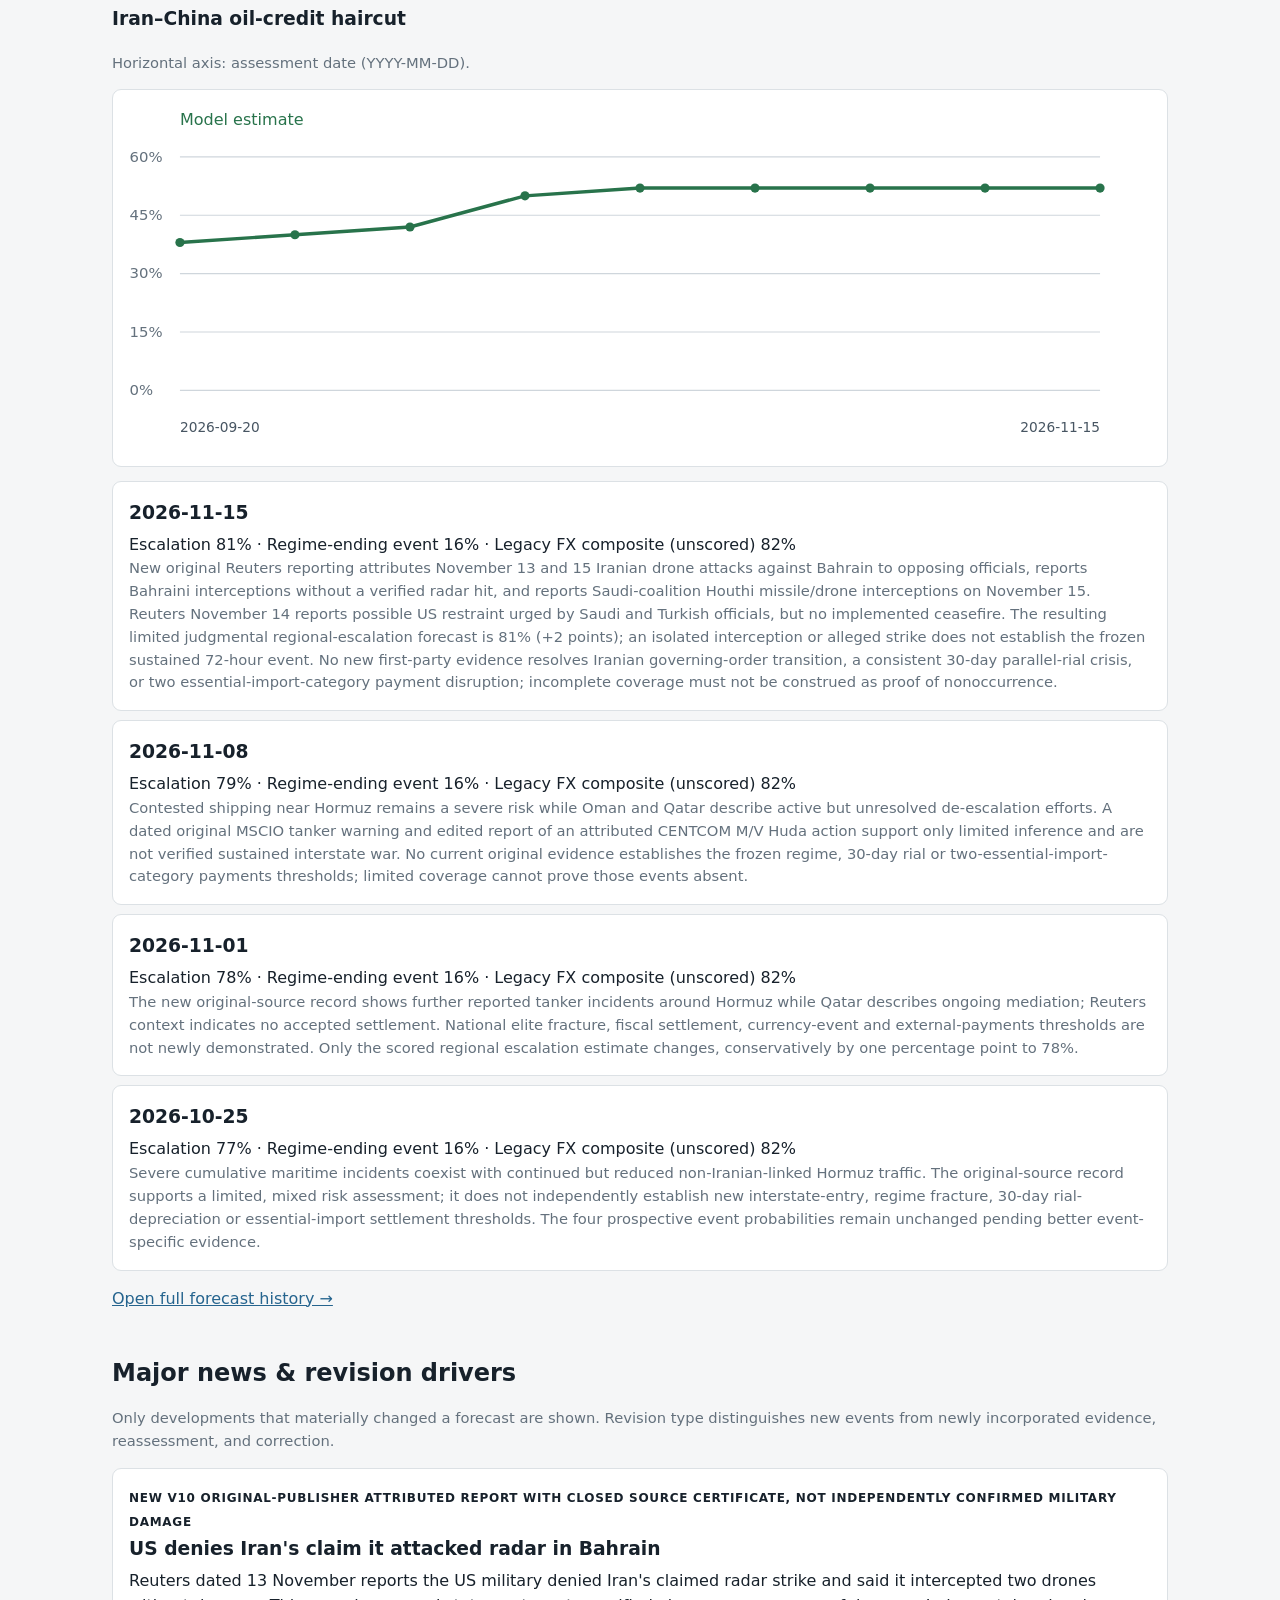
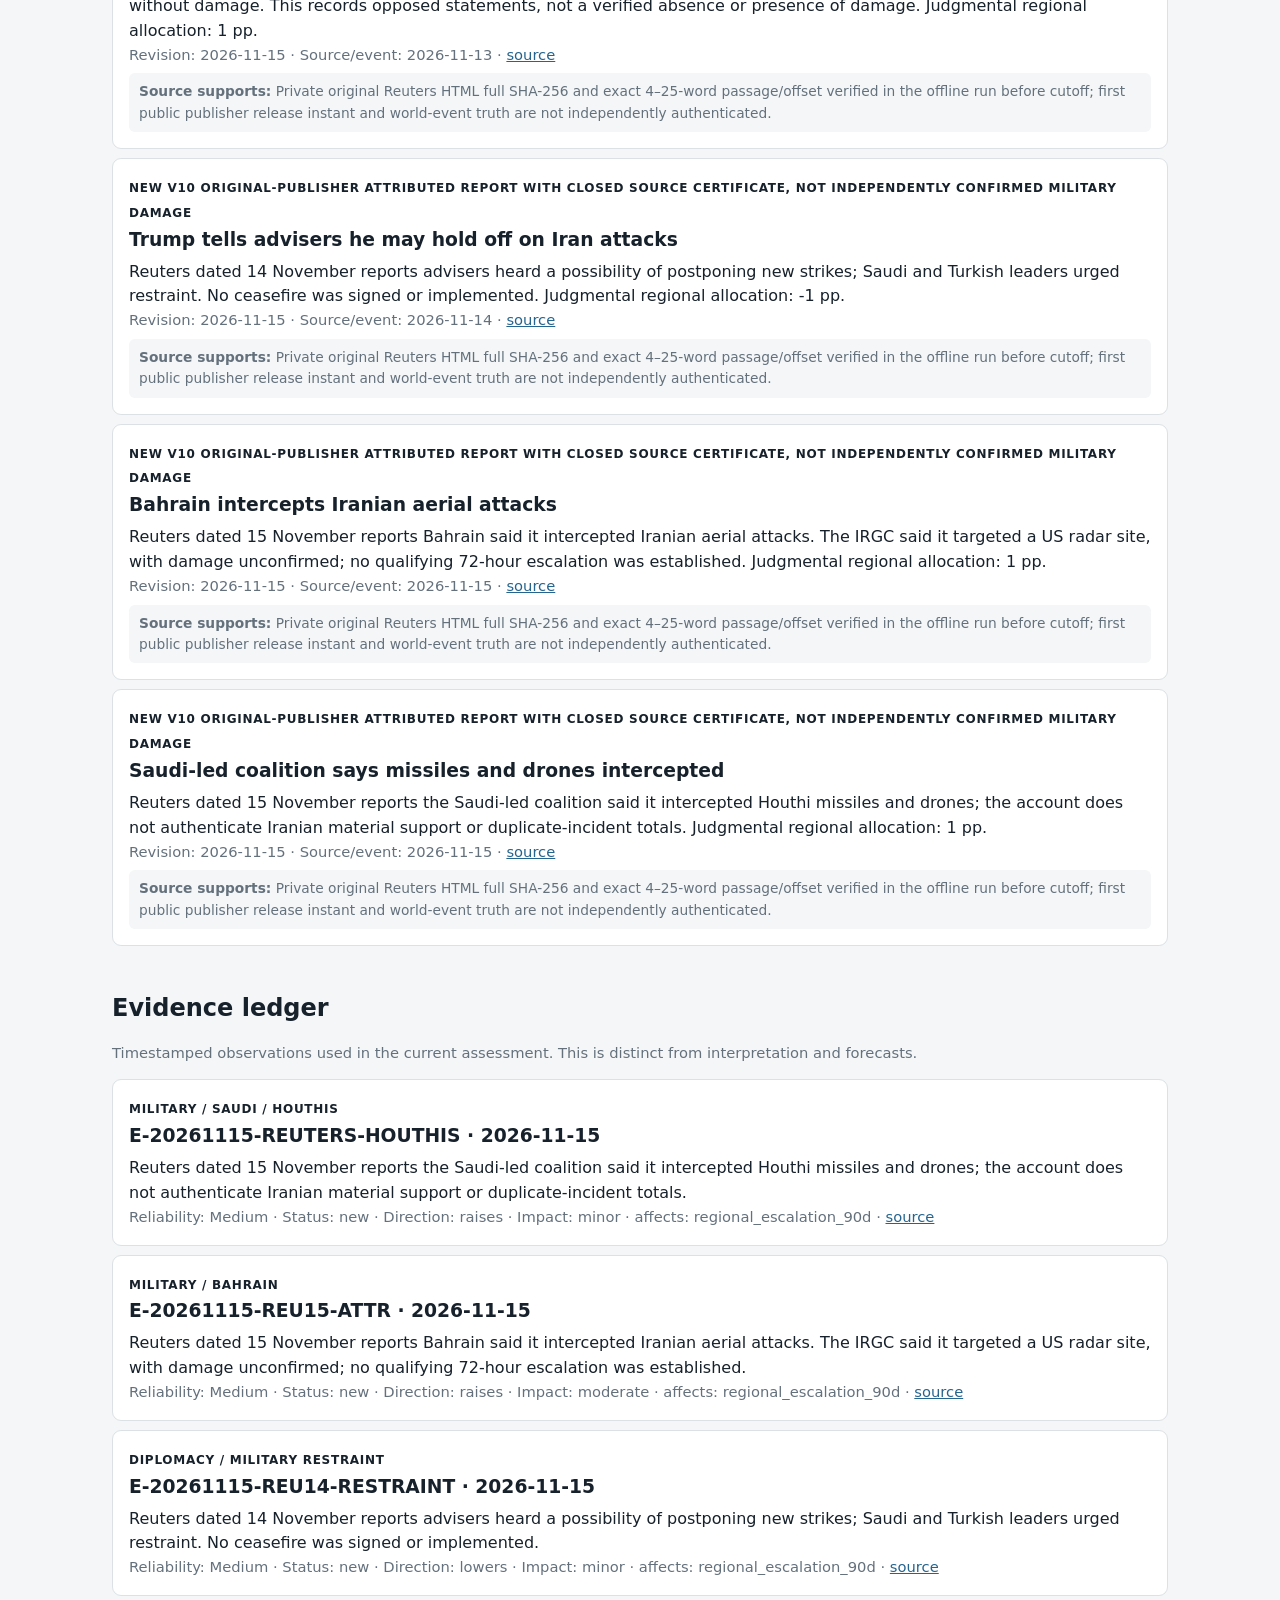
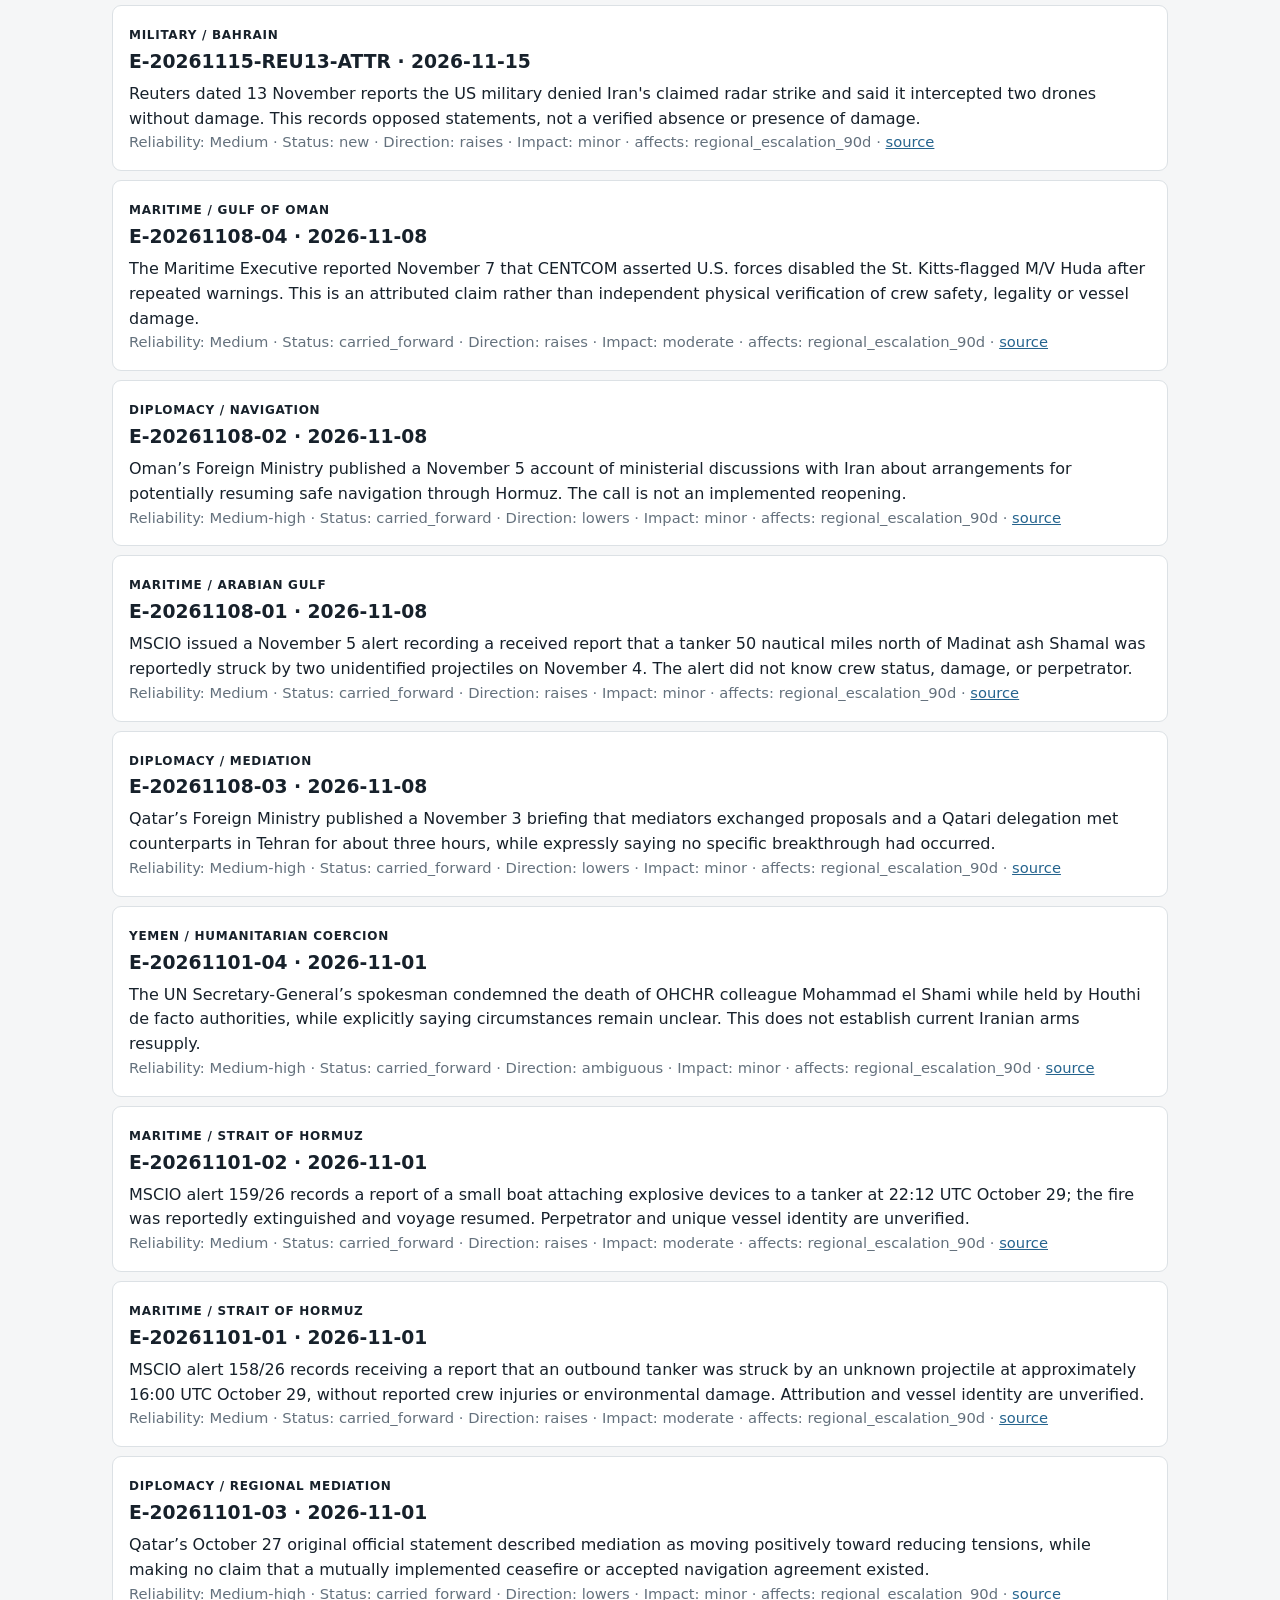
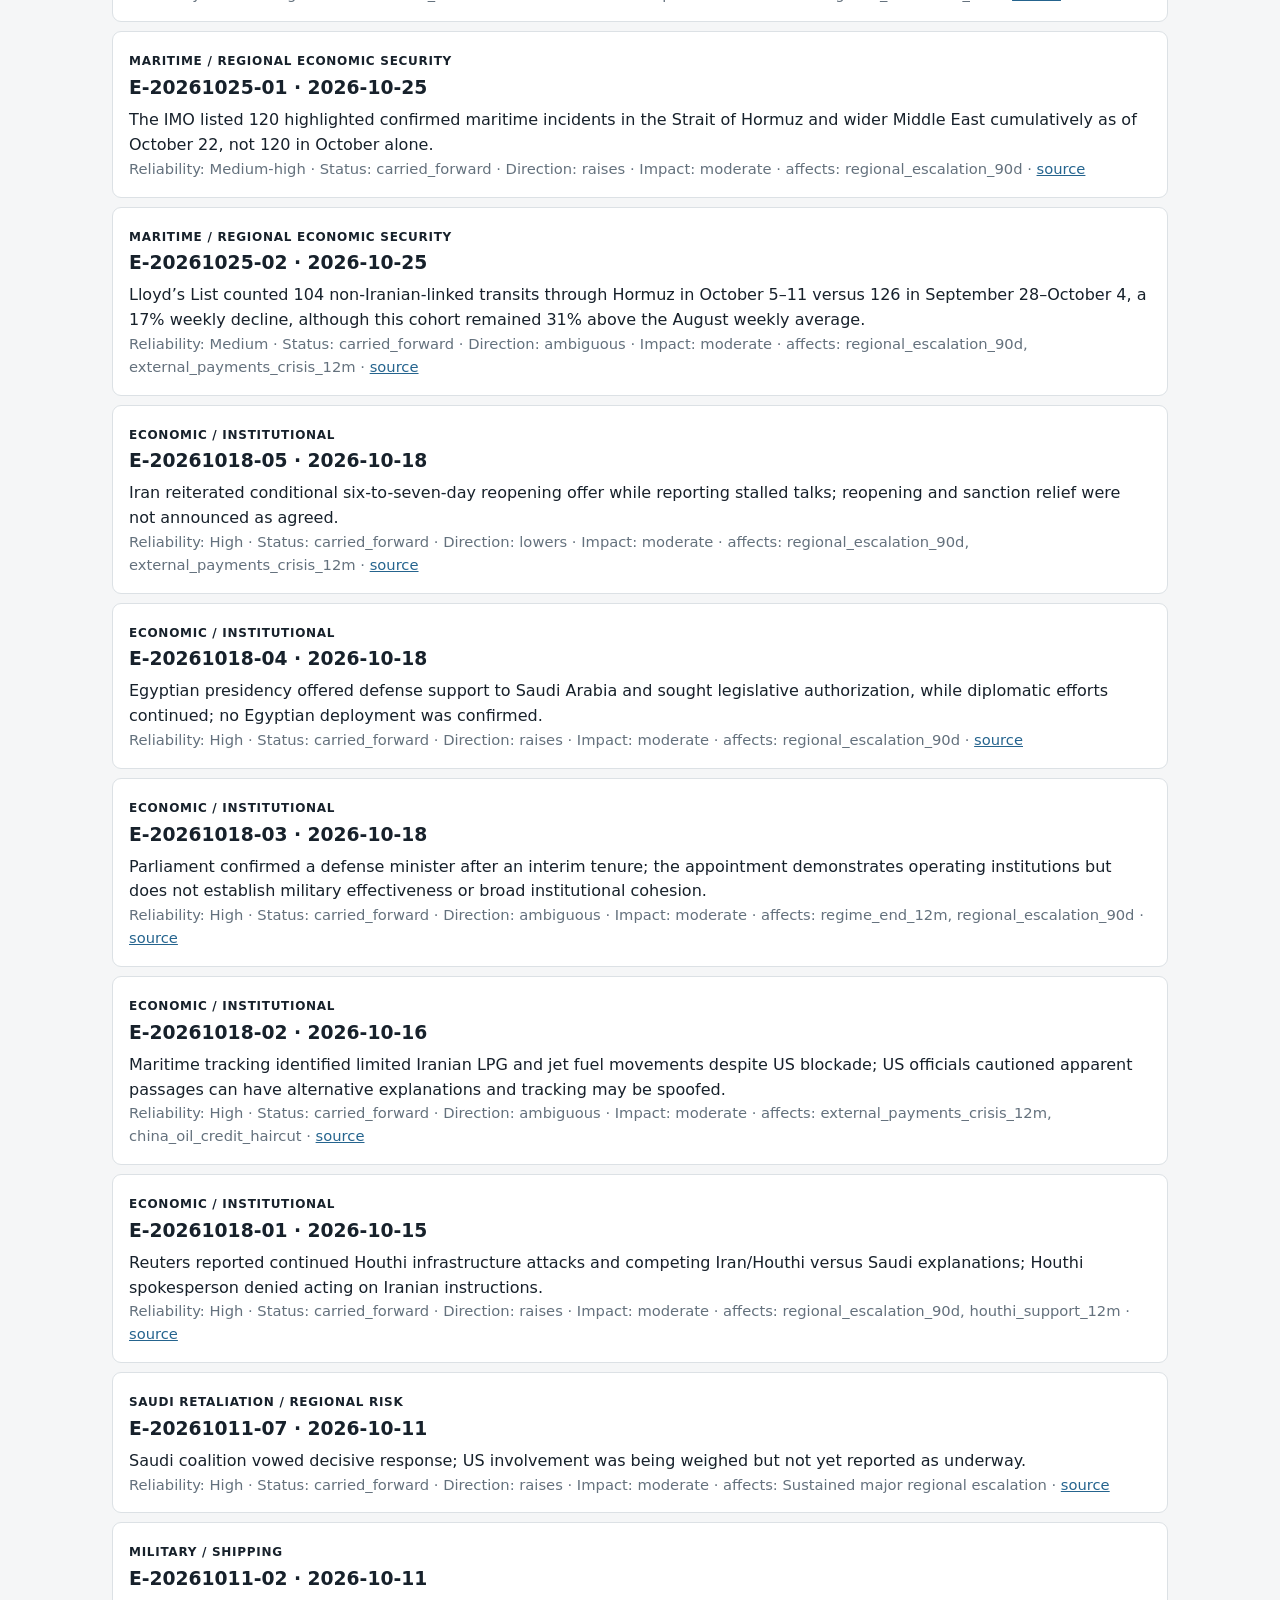
==== commit e12e407f: "Label and refresh the 12-month scored binary forecast table" ====
--- a/index.html
+++ b/index.html
@@ -1 +1 @@
-<!doctype html><html lang="en"><head><meta charset="utf-8"><meta name="viewport" content="width=device-width,initial-scale=1"><title>Iran Stability Monitor</title><link rel="stylesheet" href="assets/style.css"></head><body><header><div class="wrap"><h1>Iran Stability Monitor</h1><p>A timestamped public forecasting record built from current public evidence.</p><nav><a href="#conditions">Current conditions</a><a href="#forecasts">Forecasts</a><a href="#warning">Early warning</a><a href="#drivers">Revision drivers</a><a href="#history">History</a><a href="special-reports.html">Special reports</a><a href="about.html">Methodology</a><a href="protocol-v1.html">Protocol v1</a></nav></div></header><main class="wrap"><section id="dashboard"><div id="revisionDate" class="revision-date"></div><div id="changed" class="changebox change-top"></div><div id="limitations" class="limitations"></div></section><section id="conditions"><h2>Current conditions</h2><p class="muted">Observed or inferred state today. These are not forecasts.</p><div id="conditionCards" class="cards"></div></section><section id="forecasts"><h2>Key forecasts</h2><p class="muted">Each probability has a stated event and exact deadline. <strong>Colors describe current pathway state; probabilities describe future-event likelihood.</strong> They measure different things. Protocol v1 is newly prospective and does not yet have a substantial resolved track record.</p><div id="forecastCards" class="cards"></div><div id="forecastTriggers"></div><h3>30–90 day regional scenarios</h3><div id="regionalNote" class="small"></div><div id="regional"></div><h3>12-month political indicators</h3><div id="politicalNote" class="small"></div><div id="political"></div><div id="binaryPolitical"></div></section><section id="warning"><h2>Early-warning system</h2><p class="muted">Colors represent distance from a defined failure threshold, not whether conditions are simply good or bad. Direction is shown separately. Gray means public evidence is insufficient.</p><div class="legend"><span class="green-dot">● Normal</span><span class="yellow-dot">● Watch</span><span class="orange-dot">● Warning</span><span class="red-dot">● Critical</span><span class="gray-dot">● Insufficient data</span></div><div id="warningGrid" class="warning"></div></section><section><h2>Threshold chains</h2><p class="muted">The site tracks progression through mechanisms that can turn stress into systemic failure.</p><div id="chains"></div></section><section><h2>Key stabilizers & absent warning signs</h2><p class="muted">Absence is shown only where observation coverage is adequate; unknowns are not treated as reassuring.</p><div id="absence" class="warning"></div></section><section><h2>Original indicators</h2><div class="twocol"><div><h3>Iran–China oil-credit haircut</h3><div id="haircut"></div><div id="haircutMethod"></div></div><div><h3>Iran→Houthi support sustainability</h3><div id="houthi"></div><div id="houthiDetail"></div></div></div></section><section id="corrections"><h2>Corrections</h2><div id="correctionLedger"></div></section><section id="history"><h2>Forecast ledger</h2><p class="muted">Published estimates remain archived rather than being silently overwritten.</p><h3>Forecast probabilities</h3><p class="small">Horizontal axis: assessment date (YYYY-MM-DD).</p><div class="chartbox"><canvas id="chart" width="900" height="300" role="img" aria-label="Forecast probability history by assessment date"></canvas></div><h3>Iran–China oil-credit haircut</h3><p class="small">Horizontal axis: assessment date (YYYY-MM-DD).</p><div class="chartbox"><canvas id="haircutChart" width="900" height="240" role="img" aria-label="Iran–China oil-credit haircut history by assessment date"></canvas></div><div id="archive"></div><p><a href="history.html">Open full forecast history →</a></p></section><section id="drivers"><h2>Major news & revision drivers</h2><p class="muted">Only developments that materially changed a forecast are shown. Revision type distinguishes new events from newly incorporated evidence, reassessment, and correction.</p><div id="news"></div></section><section id="evidence"><h2>Evidence ledger</h2><p class="muted">Timestamped observations used in the current assessment. This is distinct from interpretation and forecasts.</p><div id="evidenceLedger"></div></section><div id="forecastAudit" class="bottom-forecast-audit"></div><div class="bottom-status"><div id="freshness" class="freshness"></div><div id="protocolStatus" class="protocol-status"></div><div id="validationStatus" class="validation-status">Validation: repository checks enabled</div></div><p class="note">Probabilities are analytical judgments, not market prices or official forecasts. Missing public evidence is not treated as evidence of stability. See <a href="about.html">methodology</a>.</p></main><footer><div class="wrap">Iran Stability Monitor · <a href="about.html">Methodology</a> · <a href="data/history.json">Machine-readable ledger</a></div></footer><script src="assets/app.js?v=b0e281d51304"></script></body></html>+<!doctype html><html lang="en"><head><meta charset="utf-8"><meta name="viewport" content="width=device-width,initial-scale=1"><title>Iran Stability Monitor</title><link rel="stylesheet" href="assets/style.css"></head><body><header><div class="wrap"><h1>Iran Stability Monitor</h1><p>A timestamped public forecasting record built from current public evidence.</p><nav><a href="#conditions">Current conditions</a><a href="#forecasts">Forecasts</a><a href="#warning">Early warning</a><a href="#drivers">Revision drivers</a><a href="#history">History</a><a href="special-reports.html">Special reports</a><a href="about.html">Methodology</a><a href="protocol-v1.html">Protocol v1</a></nav></div></header><main class="wrap"><section id="dashboard"><div id="revisionDate" class="revision-date"></div><div id="changed" class="changebox change-top"></div><div id="limitations" class="limitations"></div></section><section id="conditions"><h2>Current conditions</h2><p class="muted">Observed or inferred state today. These are not forecasts.</p><div id="conditionCards" class="cards"></div></section><section id="forecasts"><h2>Key forecasts</h2><p class="muted">Each probability has a stated event and exact deadline. <strong>Colors describe current pathway state; probabilities describe future-event likelihood.</strong> They measure different things. Protocol v1 is newly prospective and does not yet have a substantial resolved track record.</p><div id="forecastCards" class="cards"></div><div id="forecastTriggers"></div><h3>30–90 day regional scenarios</h3><div id="regionalNote" class="small"></div><div id="regional"></div><h3>12-month political indicators</h3><div id="politicalNote" class="small"></div><div id="political"></div><h3>12-month scored binary forecasts</h3><div id="binaryPolitical"></div></section><section id="warning"><h2>Early-warning system</h2><p class="muted">Colors represent distance from a defined failure threshold, not whether conditions are simply good or bad. Direction is shown separately. Gray means public evidence is insufficient.</p><div class="legend"><span class="green-dot">● Normal</span><span class="yellow-dot">● Watch</span><span class="orange-dot">● Warning</span><span class="red-dot">● Critical</span><span class="gray-dot">● Insufficient data</span></div><div id="warningGrid" class="warning"></div></section><section><h2>Threshold chains</h2><p class="muted">The site tracks progression through mechanisms that can turn stress into systemic failure.</p><div id="chains"></div></section><section><h2>Key stabilizers & absent warning signs</h2><p class="muted">Absence is shown only where observation coverage is adequate; unknowns are not treated as reassuring.</p><div id="absence" class="warning"></div></section><section><h2>Original indicators</h2><div class="twocol"><div><h3>Iran–China oil-credit haircut</h3><div id="haircut"></div><div id="haircutMethod"></div></div><div><h3>Iran→Houthi support sustainability</h3><div id="houthi"></div><div id="houthiDetail"></div></div></div></section><section id="corrections"><h2>Corrections</h2><div id="correctionLedger"></div></section><section id="history"><h2>Forecast ledger</h2><p class="muted">Published estimates remain archived rather than being silently overwritten.</p><h3>Forecast probabilities</h3><p class="small">Horizontal axis: assessment date (YYYY-MM-DD).</p><div class="chartbox"><canvas id="chart" width="900" height="300" role="img" aria-label="Forecast probability history by assessment date"></canvas></div><h3>Iran–China oil-credit haircut</h3><p class="small">Horizontal axis: assessment date (YYYY-MM-DD).</p><div class="chartbox"><canvas id="haircutChart" width="900" height="240" role="img" aria-label="Iran–China oil-credit haircut history by assessment date"></canvas></div><div id="archive"></div><p><a href="history.html">Open full forecast history →</a></p></section><section id="drivers"><h2>Major news & revision drivers</h2><p class="muted">Only developments that materially changed a forecast are shown. Revision type distinguishes new events from newly incorporated evidence, reassessment, and correction.</p><div id="news"></div></section><section id="evidence"><h2>Evidence ledger</h2><p class="muted">Timestamped observations used in the current assessment. This is distinct from interpretation and forecasts.</p><div id="evidenceLedger"></div></section><div id="forecastAudit" class="bottom-forecast-audit"></div><div class="bottom-status"><div id="freshness" class="freshness"></div><div id="protocolStatus" class="protocol-status"></div><div id="validationStatus" class="validation-status">Validation: repository checks enabled</div></div><p class="note">Probabilities are analytical judgments, not market prices or official forecasts. Missing public evidence is not treated as evidence of stability. See <a href="about.html">methodology</a>.</p></main><footer><div class="wrap">Iran Stability Monitor · <a href="about.html">Methodology</a> · <a href="data/history.json">Machine-readable ledger</a></div></footer><script src="assets/app.js?v=9e4efb3cd132"></script></body></html>
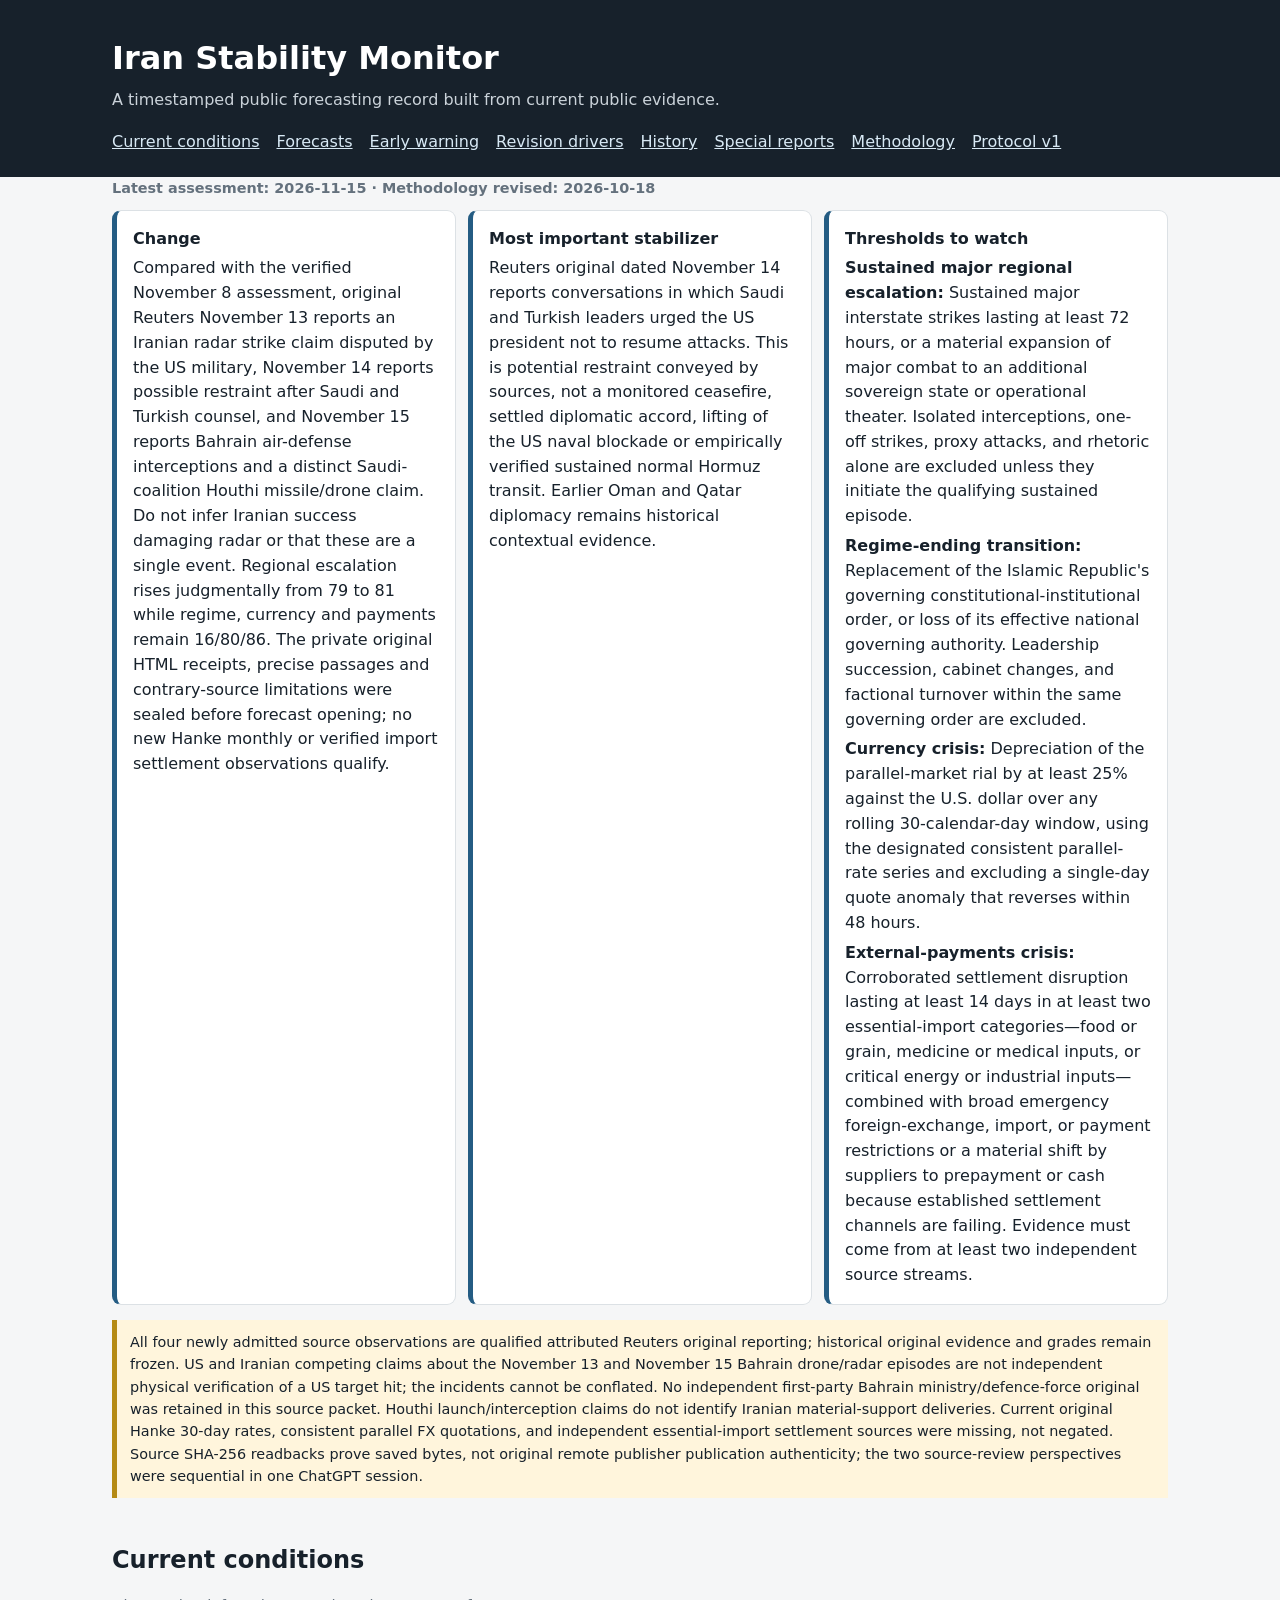
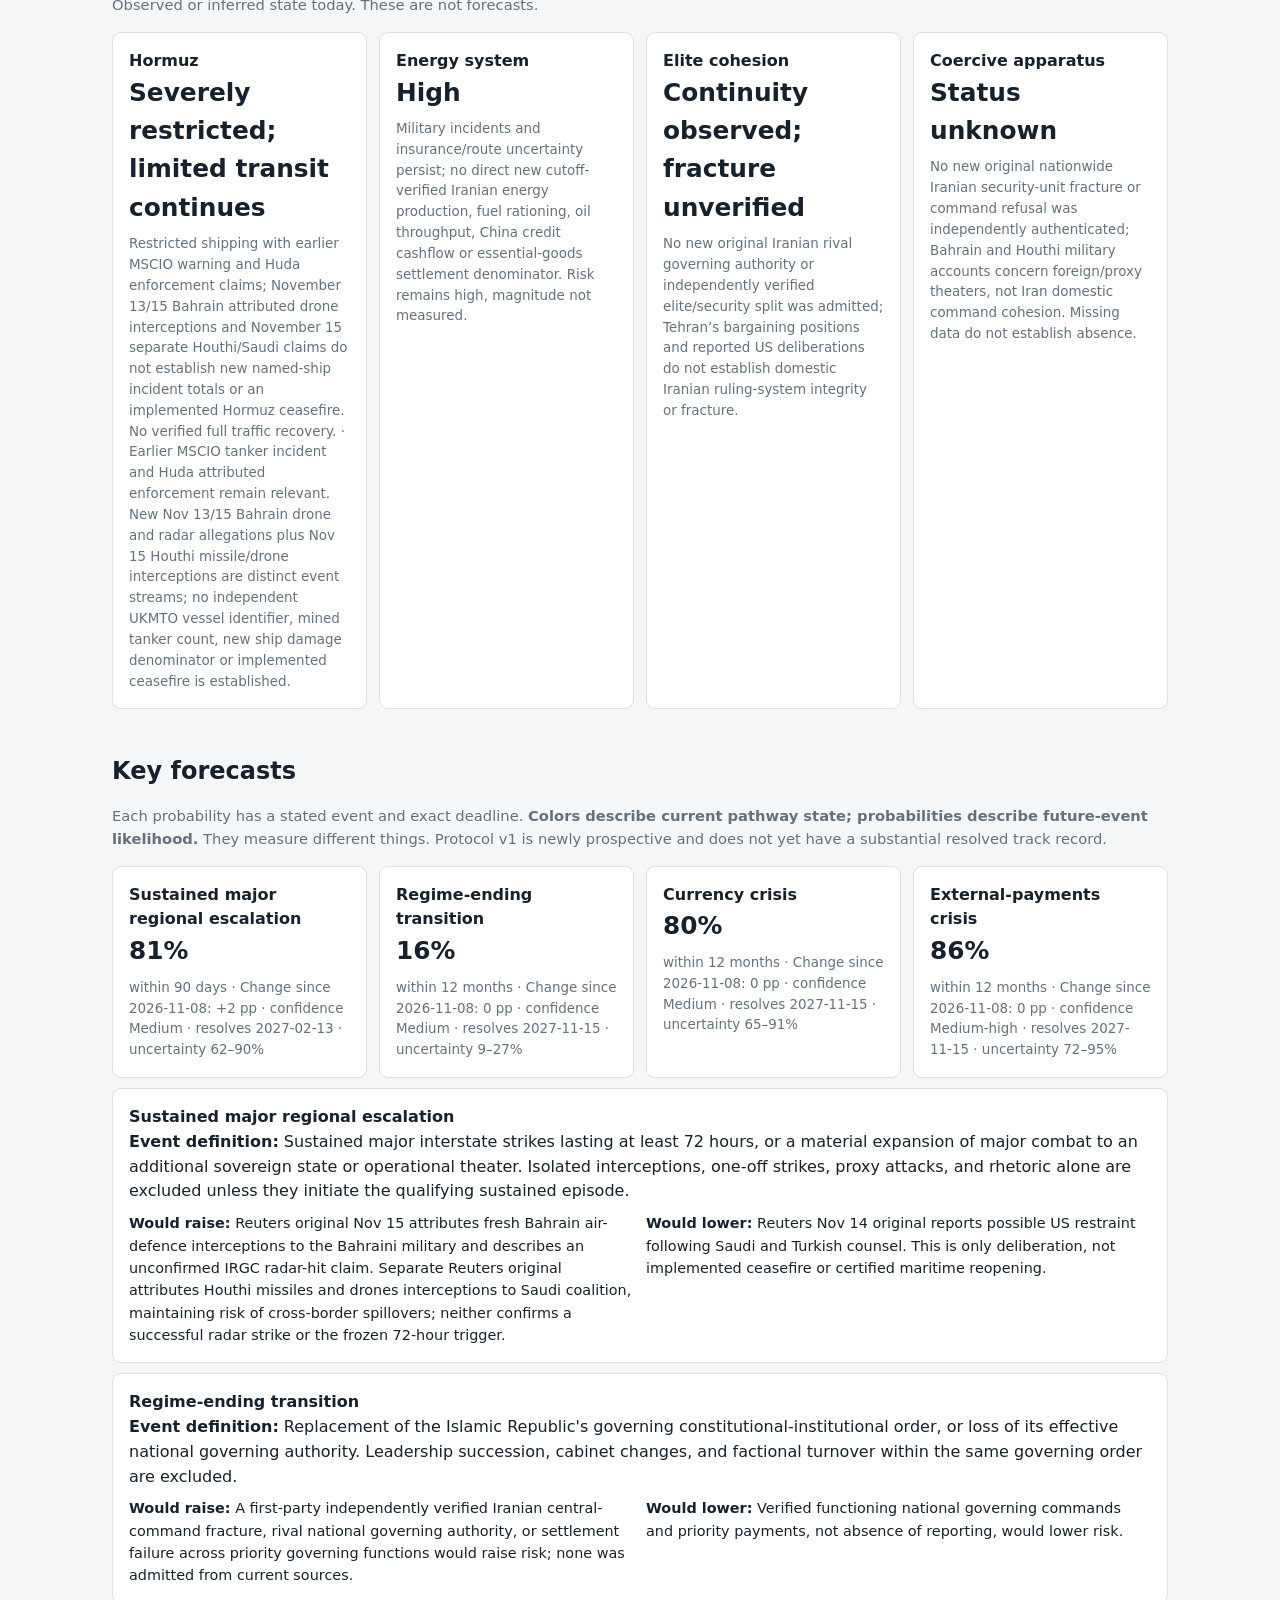
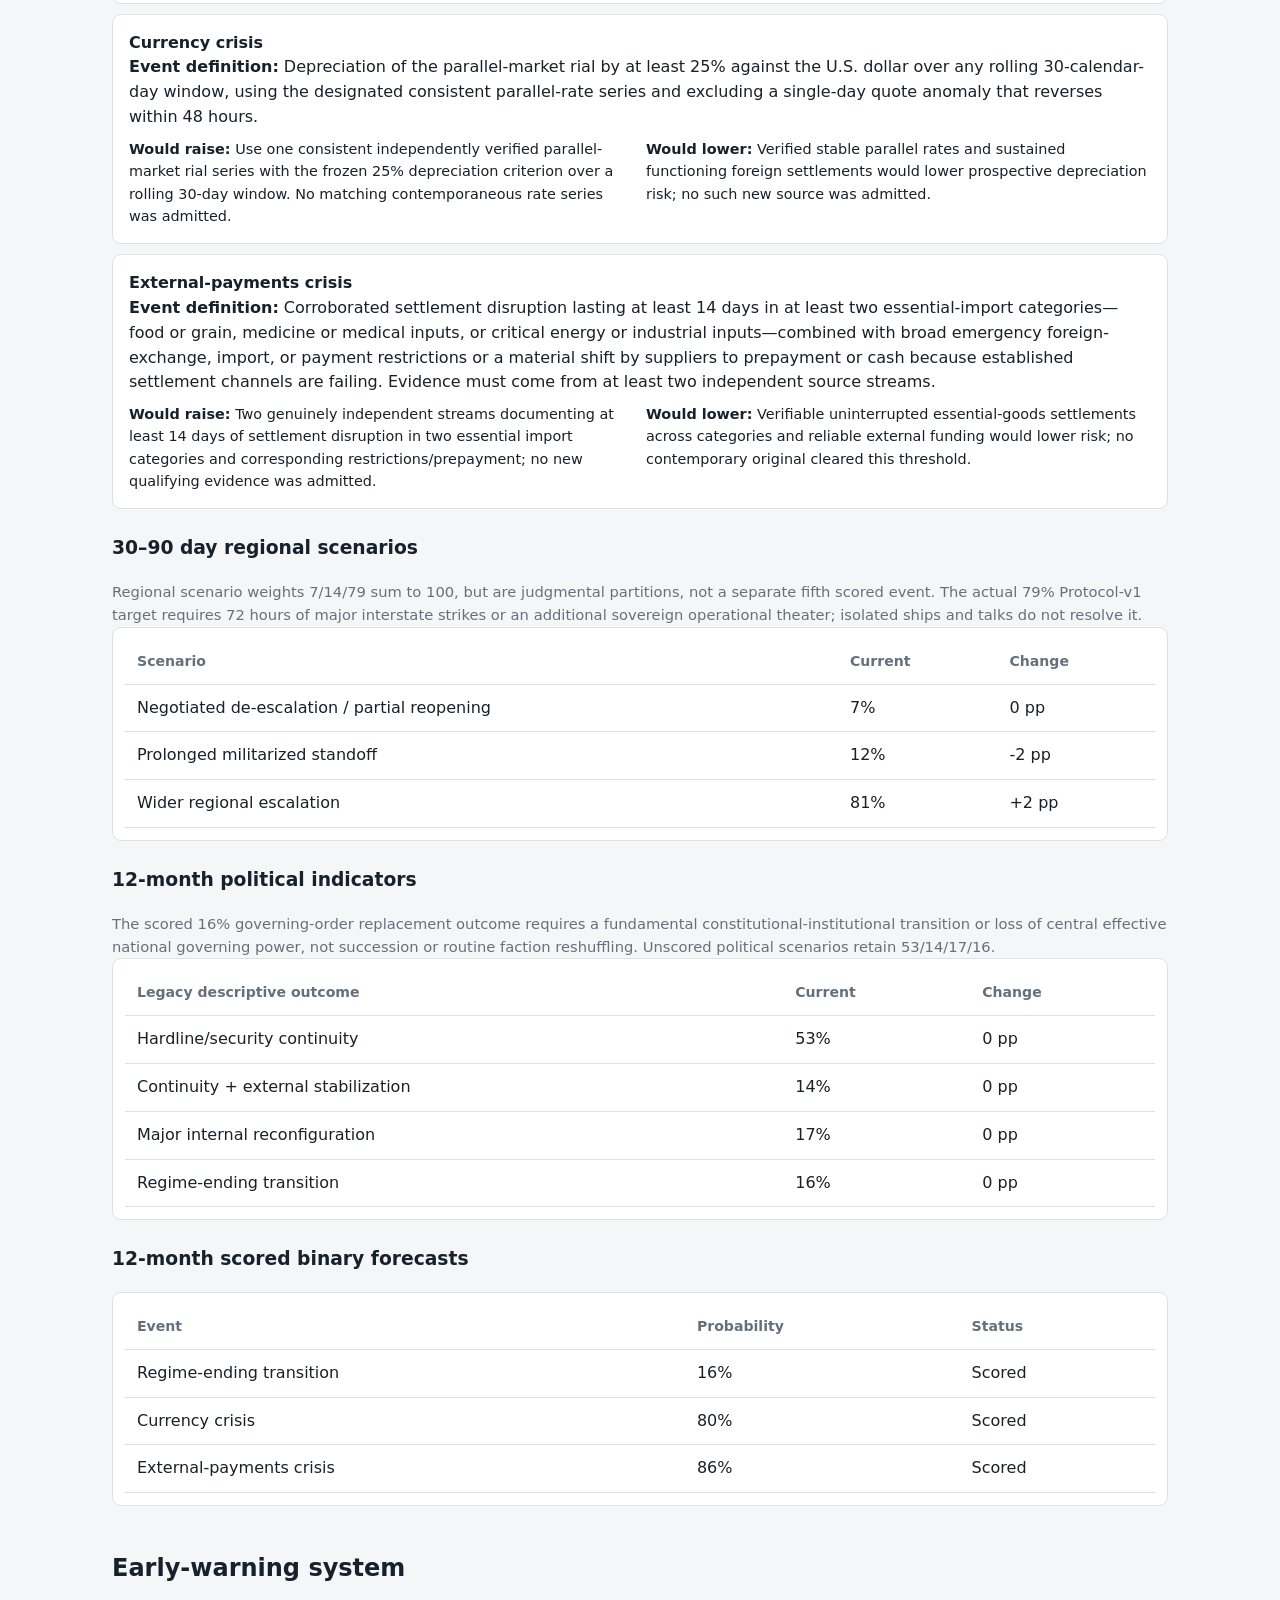
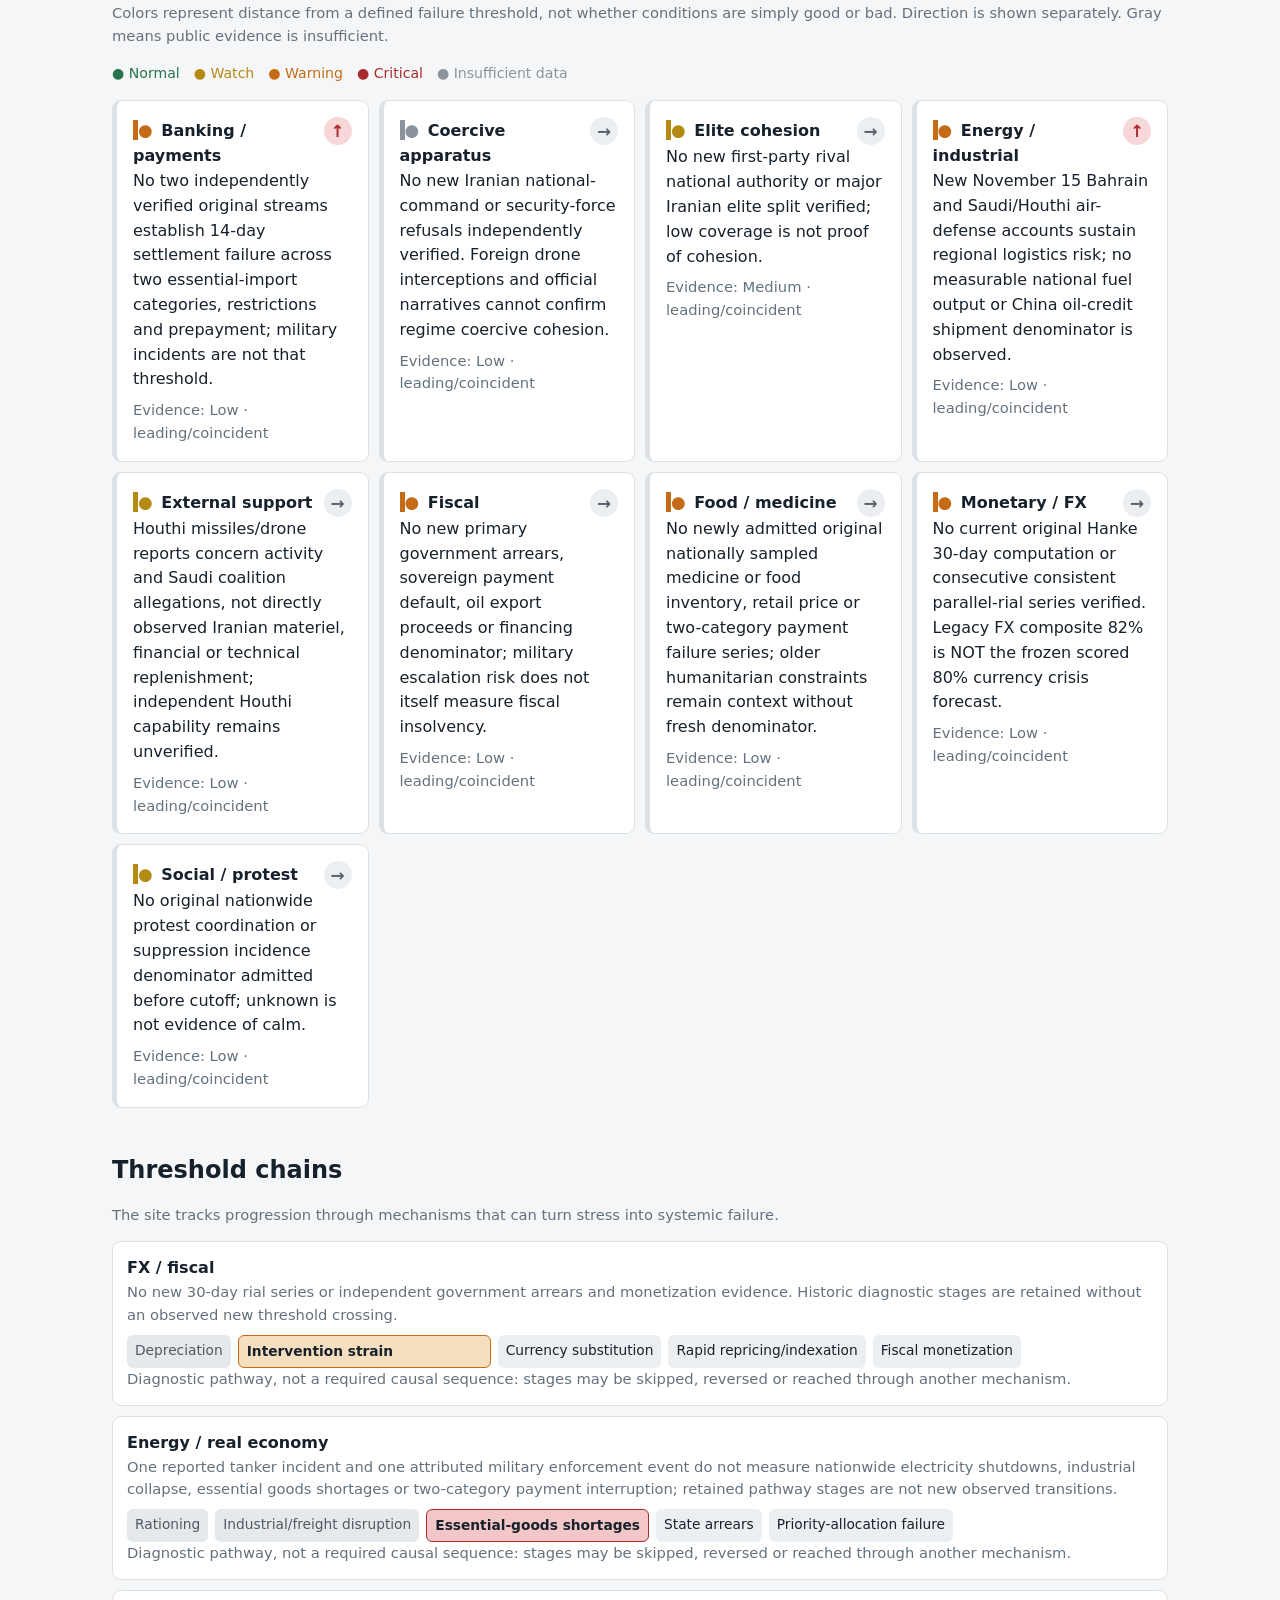
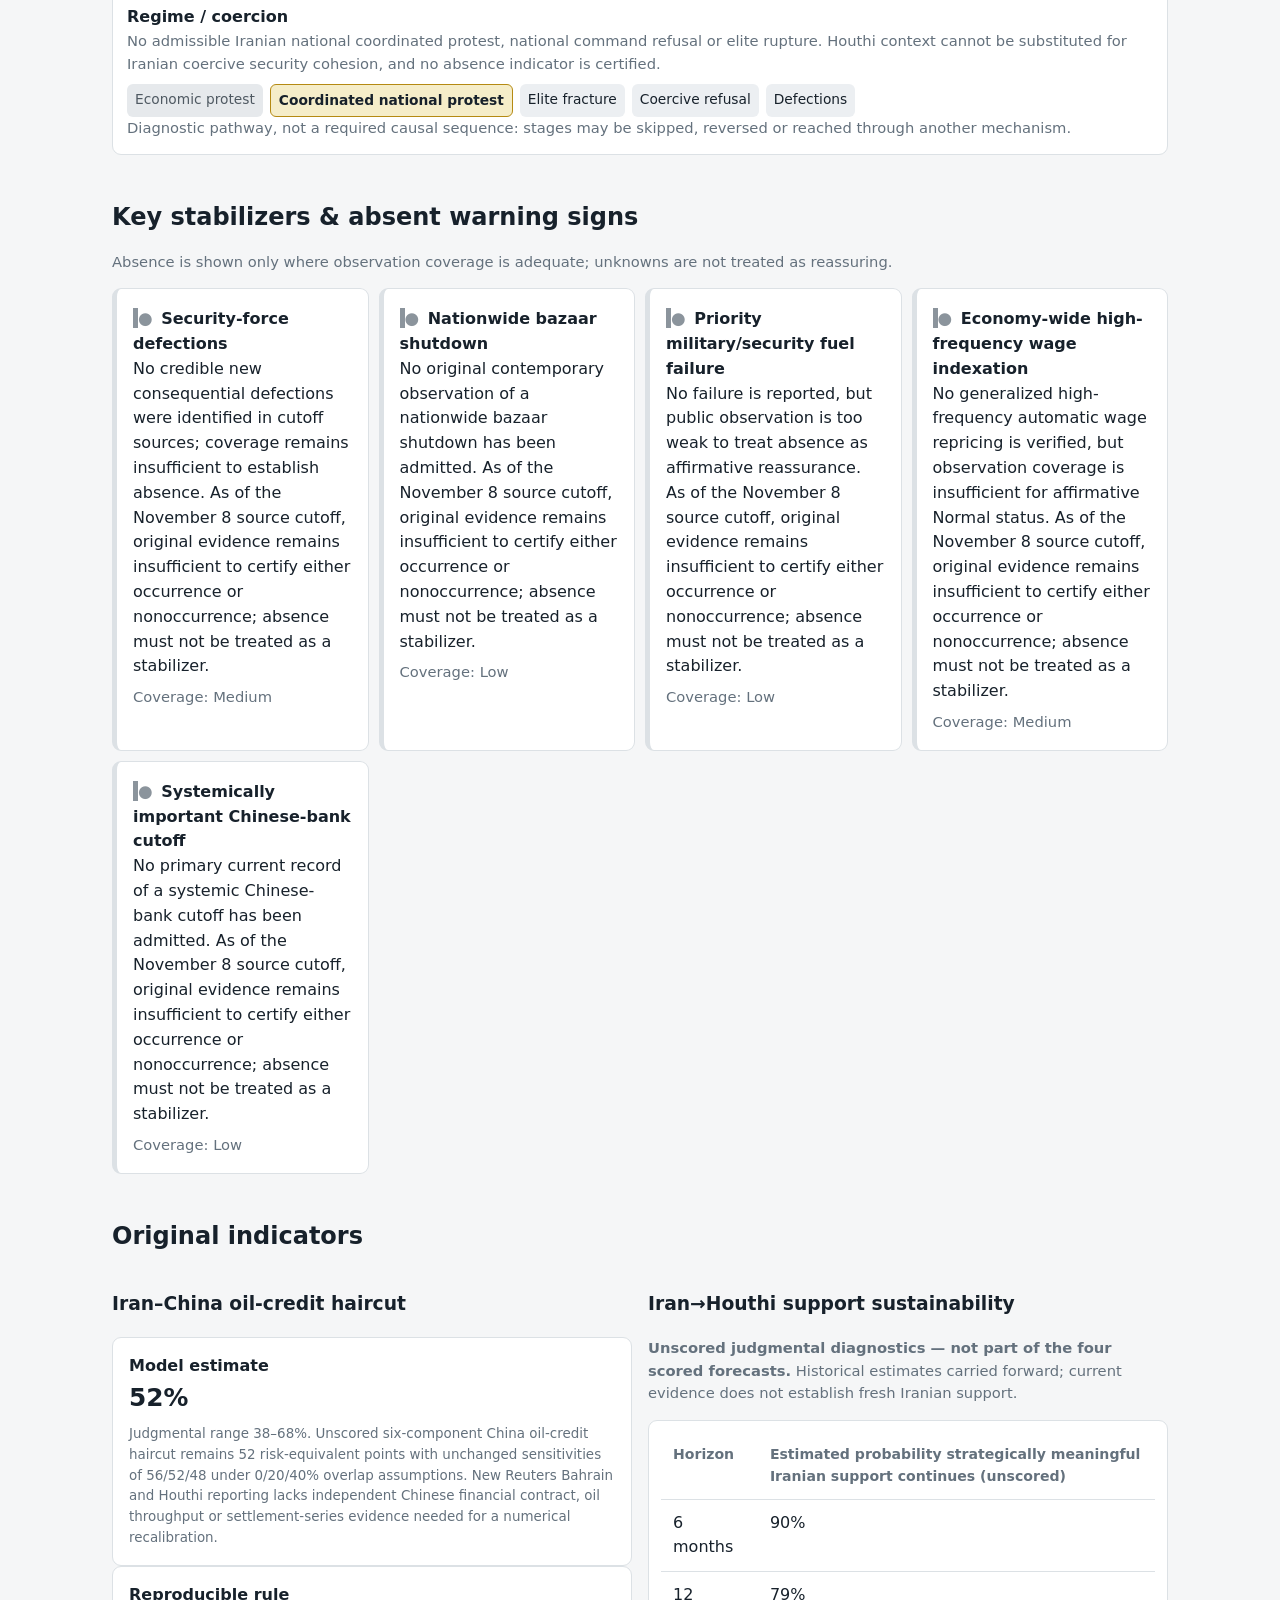
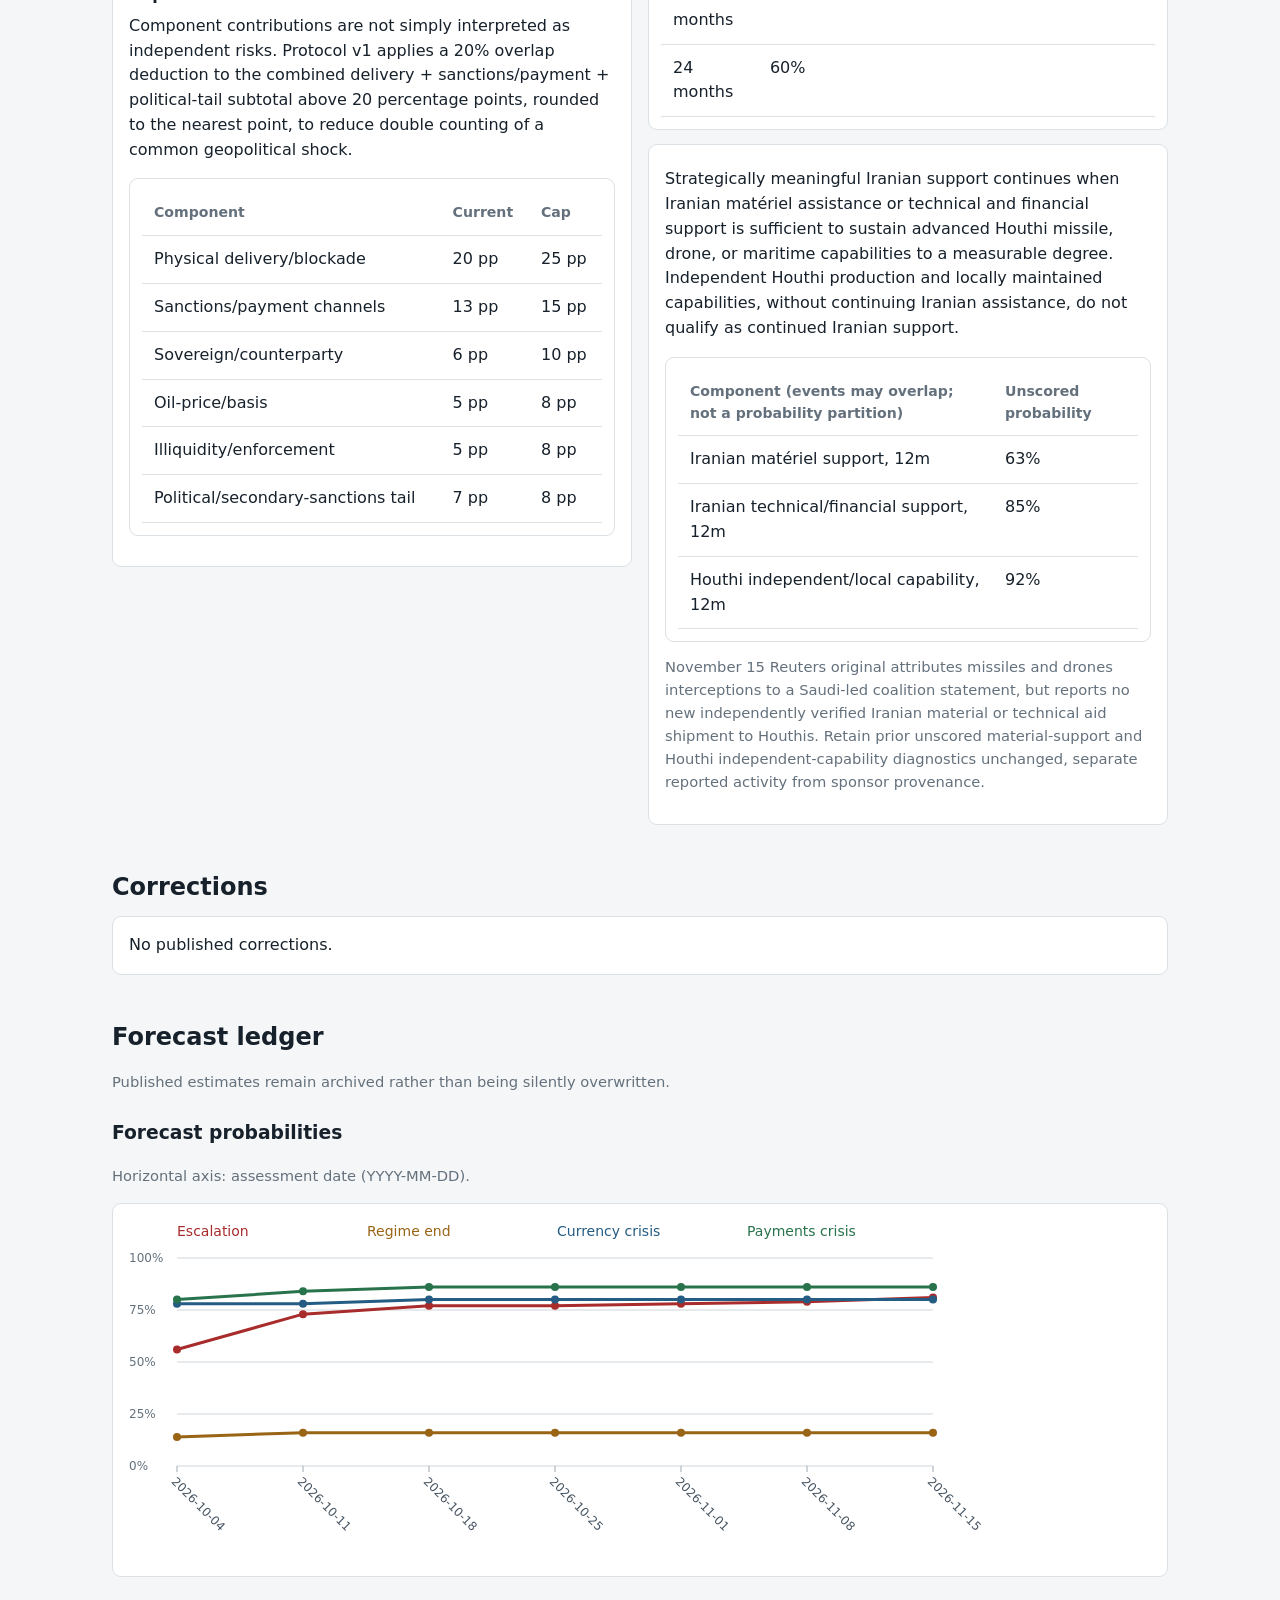
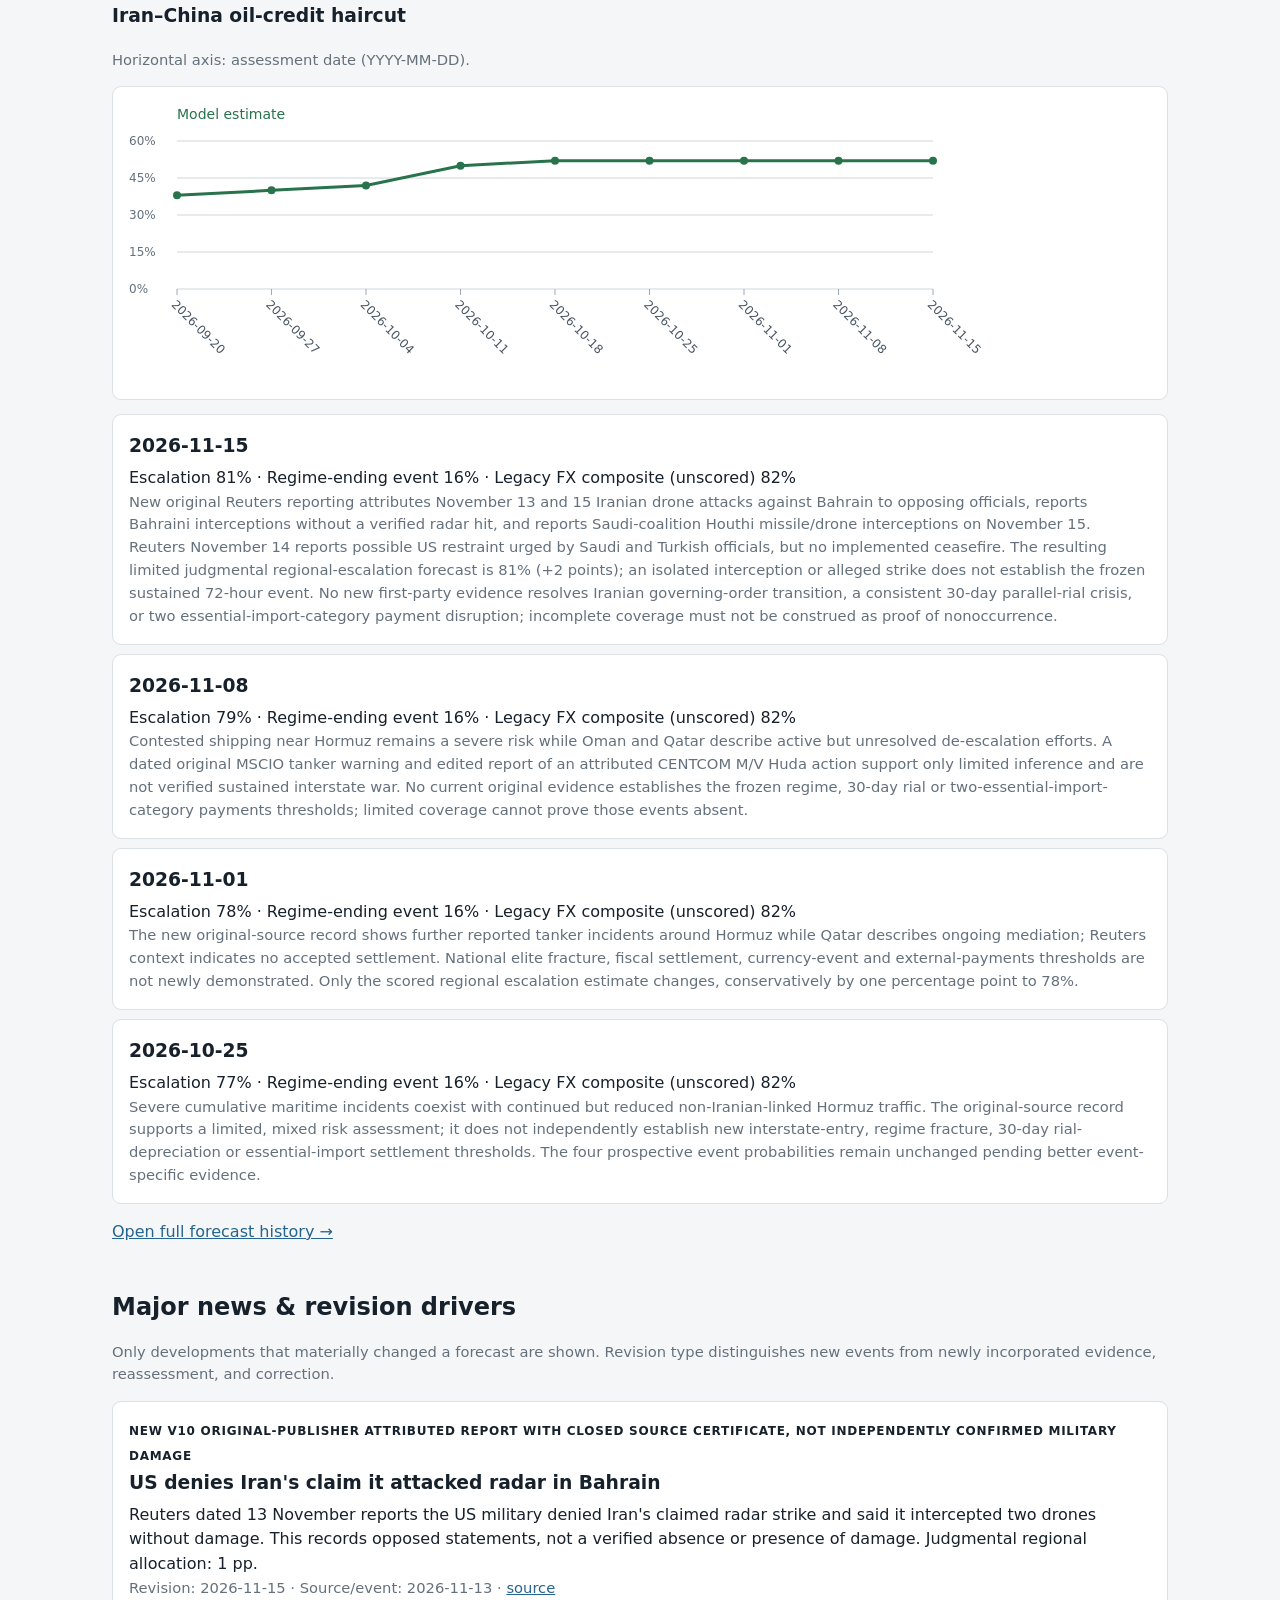
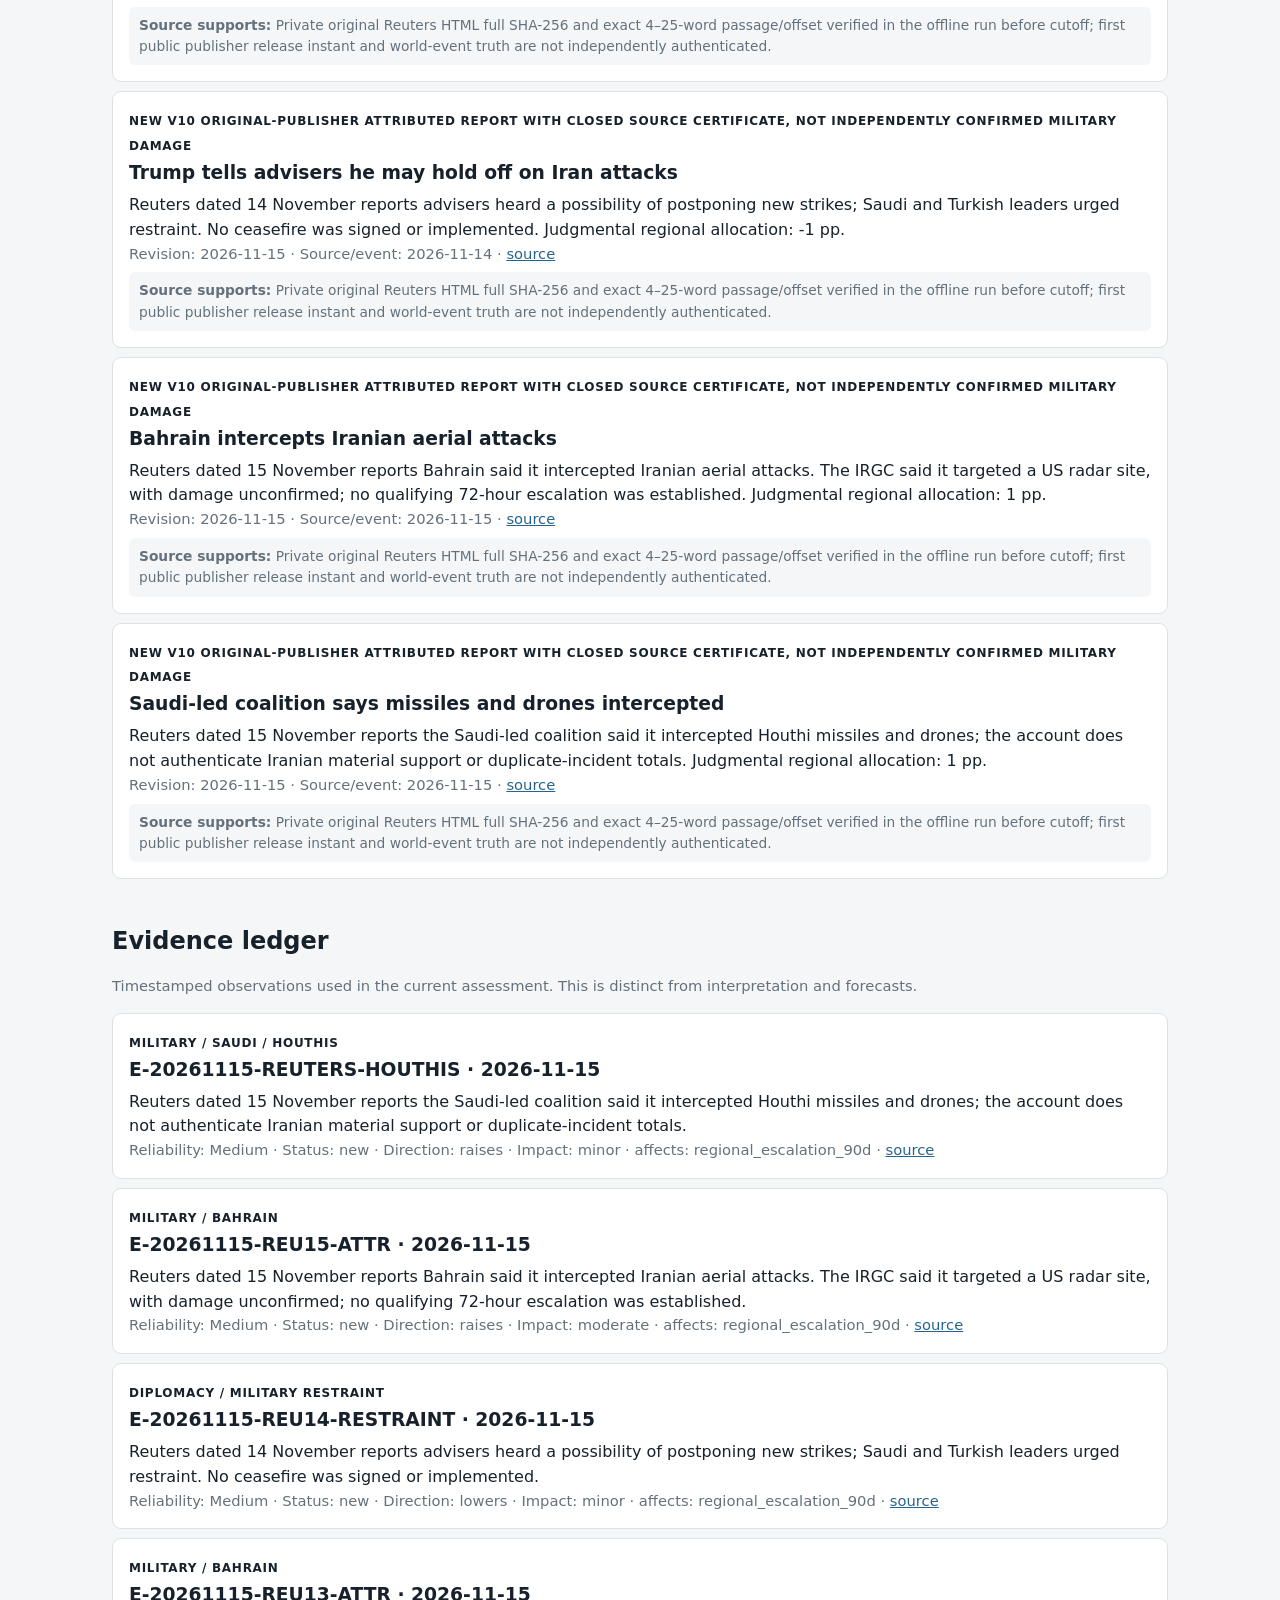
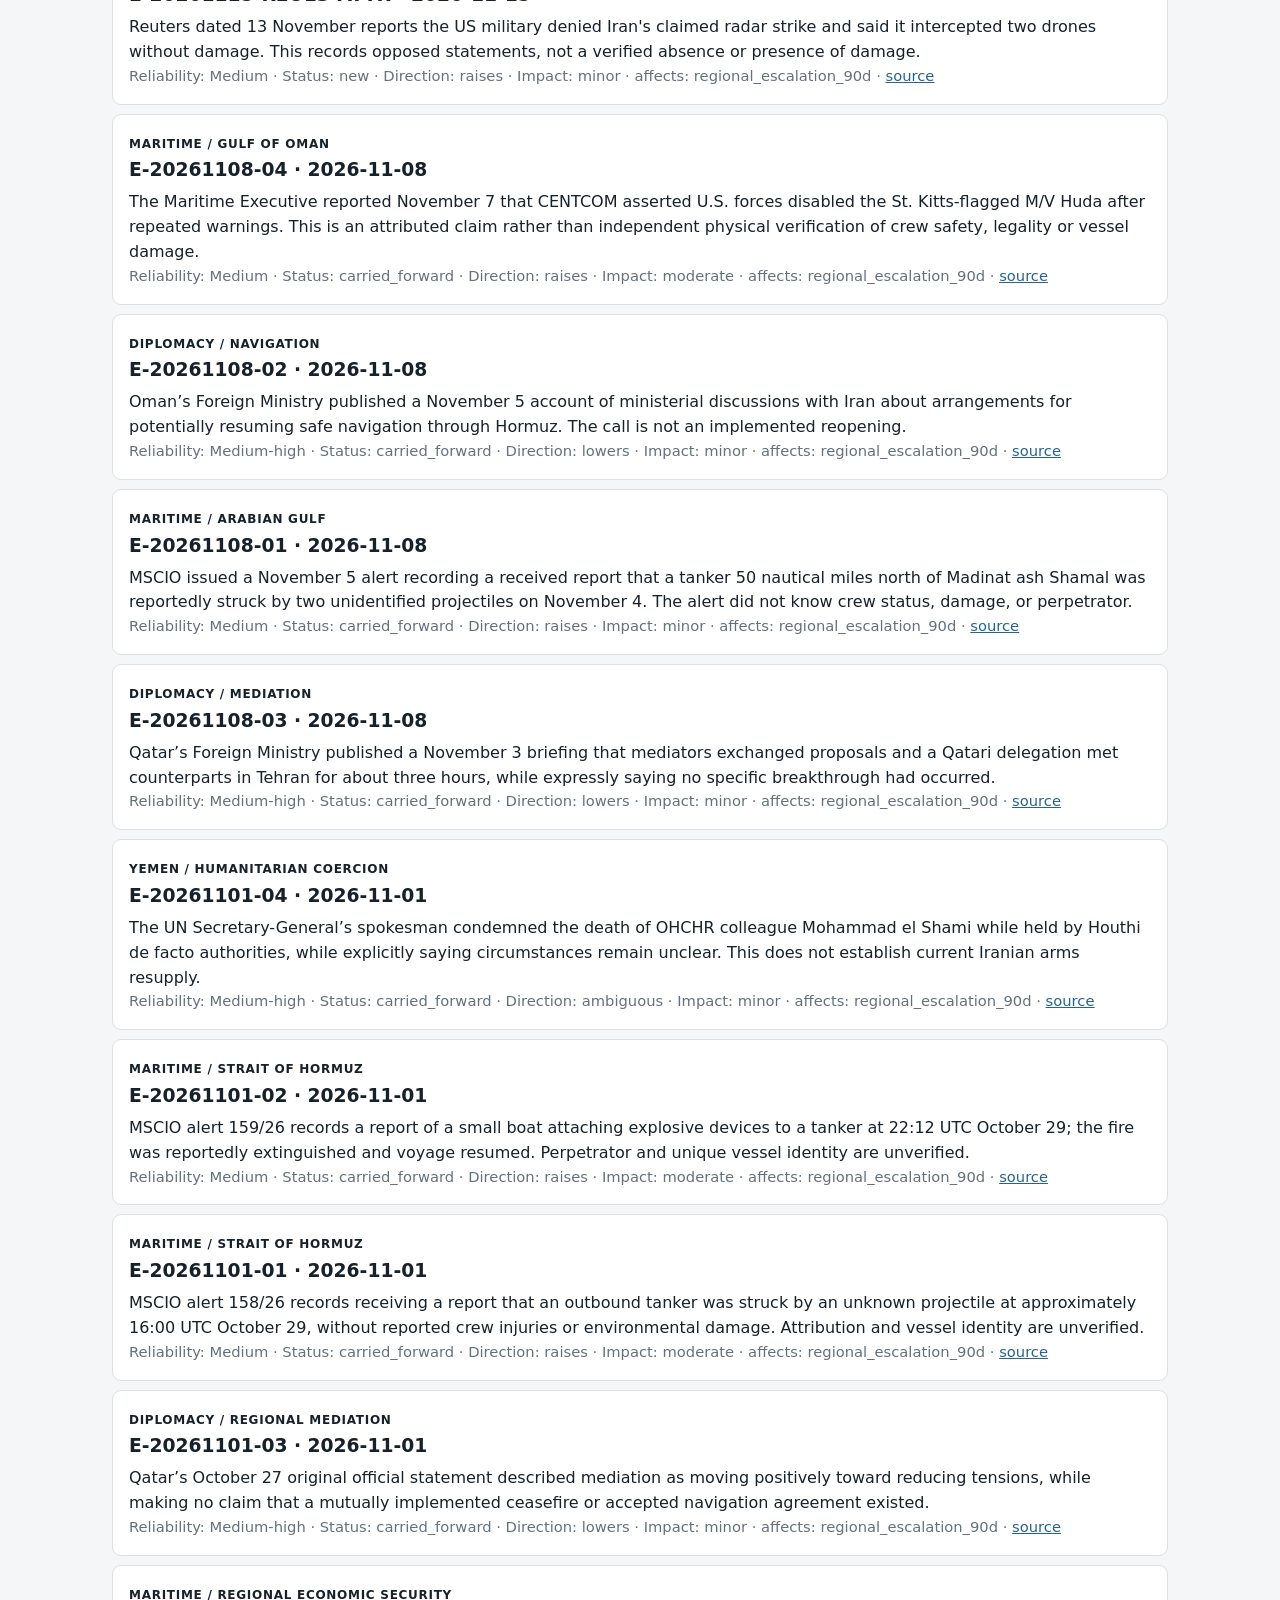
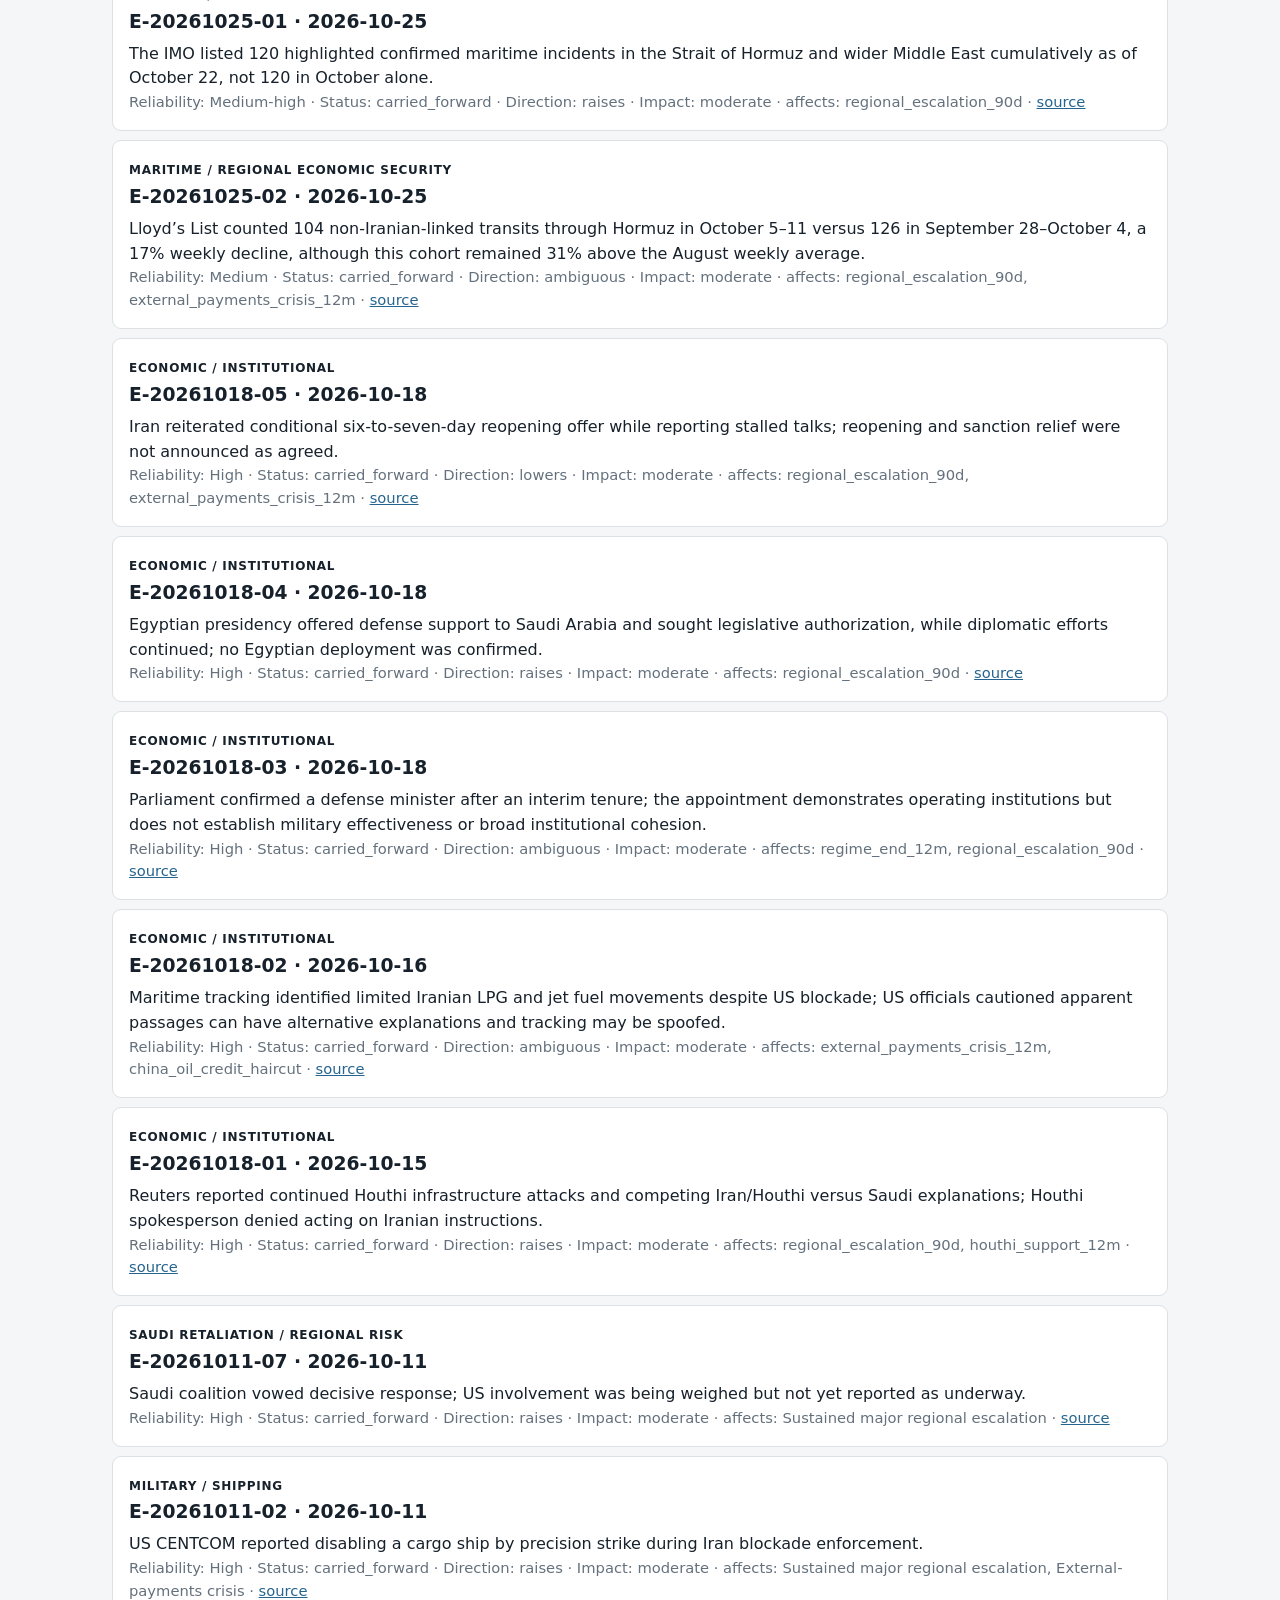
==== commit 1940e905: "Increase graph heights to contain diagonal dates; refresh script cache" ====
--- a/index.html
+++ b/index.html
@@ -1 +1 @@
-<!doctype html><html lang="en"><head><meta charset="utf-8"><meta name="viewport" content="width=device-width,initial-scale=1"><title>Iran Stability Monitor</title><link rel="stylesheet" href="assets/style.css"></head><body><header><div class="wrap"><h1>Iran Stability Monitor</h1><p>A timestamped public forecasting record built from current public evidence.</p><nav><a href="#conditions">Current conditions</a><a href="#forecasts">Forecasts</a><a href="#warning">Early warning</a><a href="#drivers">Revision drivers</a><a href="#history">History</a><a href="special-reports.html">Special reports</a><a href="about.html">Methodology</a><a href="protocol-v1.html">Protocol v1</a></nav></div></header><main class="wrap"><section id="dashboard"><div id="revisionDate" class="revision-date"></div><div id="changed" class="changebox change-top"></div><div id="limitations" class="limitations"></div></section><section id="conditions"><h2>Current conditions</h2><p class="muted">Observed or inferred state today. These are not forecasts.</p><div id="conditionCards" class="cards"></div></section><section id="forecasts"><h2>Key forecasts</h2><p class="muted">Each probability has a stated event and exact deadline. <strong>Colors describe current pathway state; probabilities describe future-event likelihood.</strong> They measure different things. Protocol v1 is newly prospective and does not yet have a substantial resolved track record.</p><div id="forecastCards" class="cards"></div><div id="forecastTriggers"></div><h3>30–90 day regional scenarios</h3><div id="regionalNote" class="small"></div><div id="regional"></div><h3>12-month political indicators</h3><div id="politicalNote" class="small"></div><div id="political"></div><h3>12-month scored binary forecasts</h3><div id="binaryPolitical"></div></section><section id="warning"><h2>Early-warning system</h2><p class="muted">Colors represent distance from a defined failure threshold, not whether conditions are simply good or bad. Direction is shown separately. Gray means public evidence is insufficient.</p><div class="legend"><span class="green-dot">● Normal</span><span class="yellow-dot">● Watch</span><span class="orange-dot">● Warning</span><span class="red-dot">● Critical</span><span class="gray-dot">● Insufficient data</span></div><div id="warningGrid" class="warning"></div></section><section><h2>Threshold chains</h2><p class="muted">The site tracks progression through mechanisms that can turn stress into systemic failure.</p><div id="chains"></div></section><section><h2>Key stabilizers & absent warning signs</h2><p class="muted">Absence is shown only where observation coverage is adequate; unknowns are not treated as reassuring.</p><div id="absence" class="warning"></div></section><section><h2>Original indicators</h2><div class="twocol"><div><h3>Iran–China oil-credit haircut</h3><div id="haircut"></div><div id="haircutMethod"></div></div><div><h3>Iran→Houthi support sustainability</h3><div id="houthi"></div><div id="houthiDetail"></div></div></div></section><section id="corrections"><h2>Corrections</h2><div id="correctionLedger"></div></section><section id="history"><h2>Forecast ledger</h2><p class="muted">Published estimates remain archived rather than being silently overwritten.</p><h3>Forecast probabilities</h3><p class="small">Horizontal axis: assessment date (YYYY-MM-DD).</p><div class="chartbox"><canvas id="chart" width="900" height="300" role="img" aria-label="Forecast probability history by assessment date"></canvas></div><h3>Iran–China oil-credit haircut</h3><p class="small">Horizontal axis: assessment date (YYYY-MM-DD).</p><div class="chartbox"><canvas id="haircutChart" width="900" height="240" role="img" aria-label="Iran–China oil-credit haircut history by assessment date"></canvas></div><div id="archive"></div><p><a href="history.html">Open full forecast history →</a></p></section><section id="drivers"><h2>Major news & revision drivers</h2><p class="muted">Only developments that materially changed a forecast are shown. Revision type distinguishes new events from newly incorporated evidence, reassessment, and correction.</p><div id="news"></div></section><section id="evidence"><h2>Evidence ledger</h2><p class="muted">Timestamped observations used in the current assessment. This is distinct from interpretation and forecasts.</p><div id="evidenceLedger"></div></section><div id="forecastAudit" class="bottom-forecast-audit"></div><div class="bottom-status"><div id="freshness" class="freshness"></div><div id="protocolStatus" class="protocol-status"></div><div id="validationStatus" class="validation-status">Validation: repository checks enabled</div></div><p class="note">Probabilities are analytical judgments, not market prices or official forecasts. Missing public evidence is not treated as evidence of stability. See <a href="about.html">methodology</a>.</p></main><footer><div class="wrap">Iran Stability Monitor · <a href="about.html">Methodology</a> · <a href="data/history.json">Machine-readable ledger</a></div></footer><script src="assets/app.js?v=9e4efb3cd132"></script></body></html>+<!doctype html><html lang="en"><head><meta charset="utf-8"><meta name="viewport" content="width=device-width,initial-scale=1"><title>Iran Stability Monitor</title><link rel="stylesheet" href="assets/style.css"></head><body><header><div class="wrap"><h1>Iran Stability Monitor</h1><p>A timestamped public forecasting record built from current public evidence.</p><nav><a href="#conditions">Current conditions</a><a href="#forecasts">Forecasts</a><a href="#warning">Early warning</a><a href="#drivers">Revision drivers</a><a href="#history">History</a><a href="special-reports.html">Special reports</a><a href="about.html">Methodology</a><a href="protocol-v1.html">Protocol v1</a></nav></div></header><main class="wrap"><section id="dashboard"><div id="revisionDate" class="revision-date"></div><div id="changed" class="changebox change-top"></div><div id="limitations" class="limitations"></div></section><section id="conditions"><h2>Current conditions</h2><p class="muted">Observed or inferred state today. These are not forecasts.</p><div id="conditionCards" class="cards"></div></section><section id="forecasts"><h2>Key forecasts</h2><p class="muted">Each probability has a stated event and exact deadline. <strong>Colors describe current pathway state; probabilities describe future-event likelihood.</strong> They measure different things. Protocol v1 is newly prospective and does not yet have a substantial resolved track record.</p><div id="forecastCards" class="cards"></div><div id="forecastTriggers"></div><h3>30–90 day regional scenarios</h3><div id="regionalNote" class="small"></div><div id="regional"></div><h3>12-month political indicators</h3><div id="politicalNote" class="small"></div><div id="political"></div><h3>12-month scored binary forecasts</h3><div id="binaryPolitical"></div></section><section id="warning"><h2>Early-warning system</h2><p class="muted">Colors represent distance from a defined failure threshold, not whether conditions are simply good or bad. Direction is shown separately. Gray means public evidence is insufficient.</p><div class="legend"><span class="green-dot">● Normal</span><span class="yellow-dot">● Watch</span><span class="orange-dot">● Warning</span><span class="red-dot">● Critical</span><span class="gray-dot">● Insufficient data</span></div><div id="warningGrid" class="warning"></div></section><section><h2>Threshold chains</h2><p class="muted">The site tracks progression through mechanisms that can turn stress into systemic failure.</p><div id="chains"></div></section><section><h2>Key stabilizers & absent warning signs</h2><p class="muted">Absence is shown only where observation coverage is adequate; unknowns are not treated as reassuring.</p><div id="absence" class="warning"></div></section><section><h2>Original indicators</h2><div class="twocol"><div><h3>Iran–China oil-credit haircut</h3><div id="haircut"></div><div id="haircutMethod"></div></div><div><h3>Iran→Houthi support sustainability</h3><div id="houthi"></div><div id="houthiDetail"></div></div></div></section><section id="corrections"><h2>Corrections</h2><div id="correctionLedger"></div></section><section id="history"><h2>Forecast ledger</h2><p class="muted">Published estimates remain archived rather than being silently overwritten.</p><h3>Forecast probabilities</h3><p class="small">Horizontal axis: assessment date (YYYY-MM-DD).</p><div class="chartbox"><canvas id="chart" width="900" height="340" role="img" aria-label="Forecast probability history by assessment date"></canvas></div><h3>Iran–China oil-credit haircut</h3><p class="small">Horizontal axis: assessment date (YYYY-MM-DD).</p><div class="chartbox"><canvas id="haircutChart" width="900" height="280" role="img" aria-label="Iran–China oil-credit haircut history by assessment date"></canvas></div><div id="archive"></div><p><a href="history.html">Open full forecast history →</a></p></section><section id="drivers"><h2>Major news & revision drivers</h2><p class="muted">Only developments that materially changed a forecast are shown. Revision type distinguishes new events from newly incorporated evidence, reassessment, and correction.</p><div id="news"></div></section><section id="evidence"><h2>Evidence ledger</h2><p class="muted">Timestamped observations used in the current assessment. This is distinct from interpretation and forecasts.</p><div id="evidenceLedger"></div></section><div id="forecastAudit" class="bottom-forecast-audit"></div><div class="bottom-status"><div id="freshness" class="freshness"></div><div id="protocolStatus" class="protocol-status"></div><div id="validationStatus" class="validation-status">Validation: repository checks enabled</div></div><p class="note">Probabilities are analytical judgments, not market prices or official forecasts. Missing public evidence is not treated as evidence of stability. See <a href="about.html">methodology</a>.</p></main><footer><div class="wrap">Iran Stability Monitor · <a href="about.html">Methodology</a> · <a href="data/history.json">Machine-readable ledger</a></div></footer><script src="assets/app.js?v=3504d6dd1a4a"></script></body></html>
